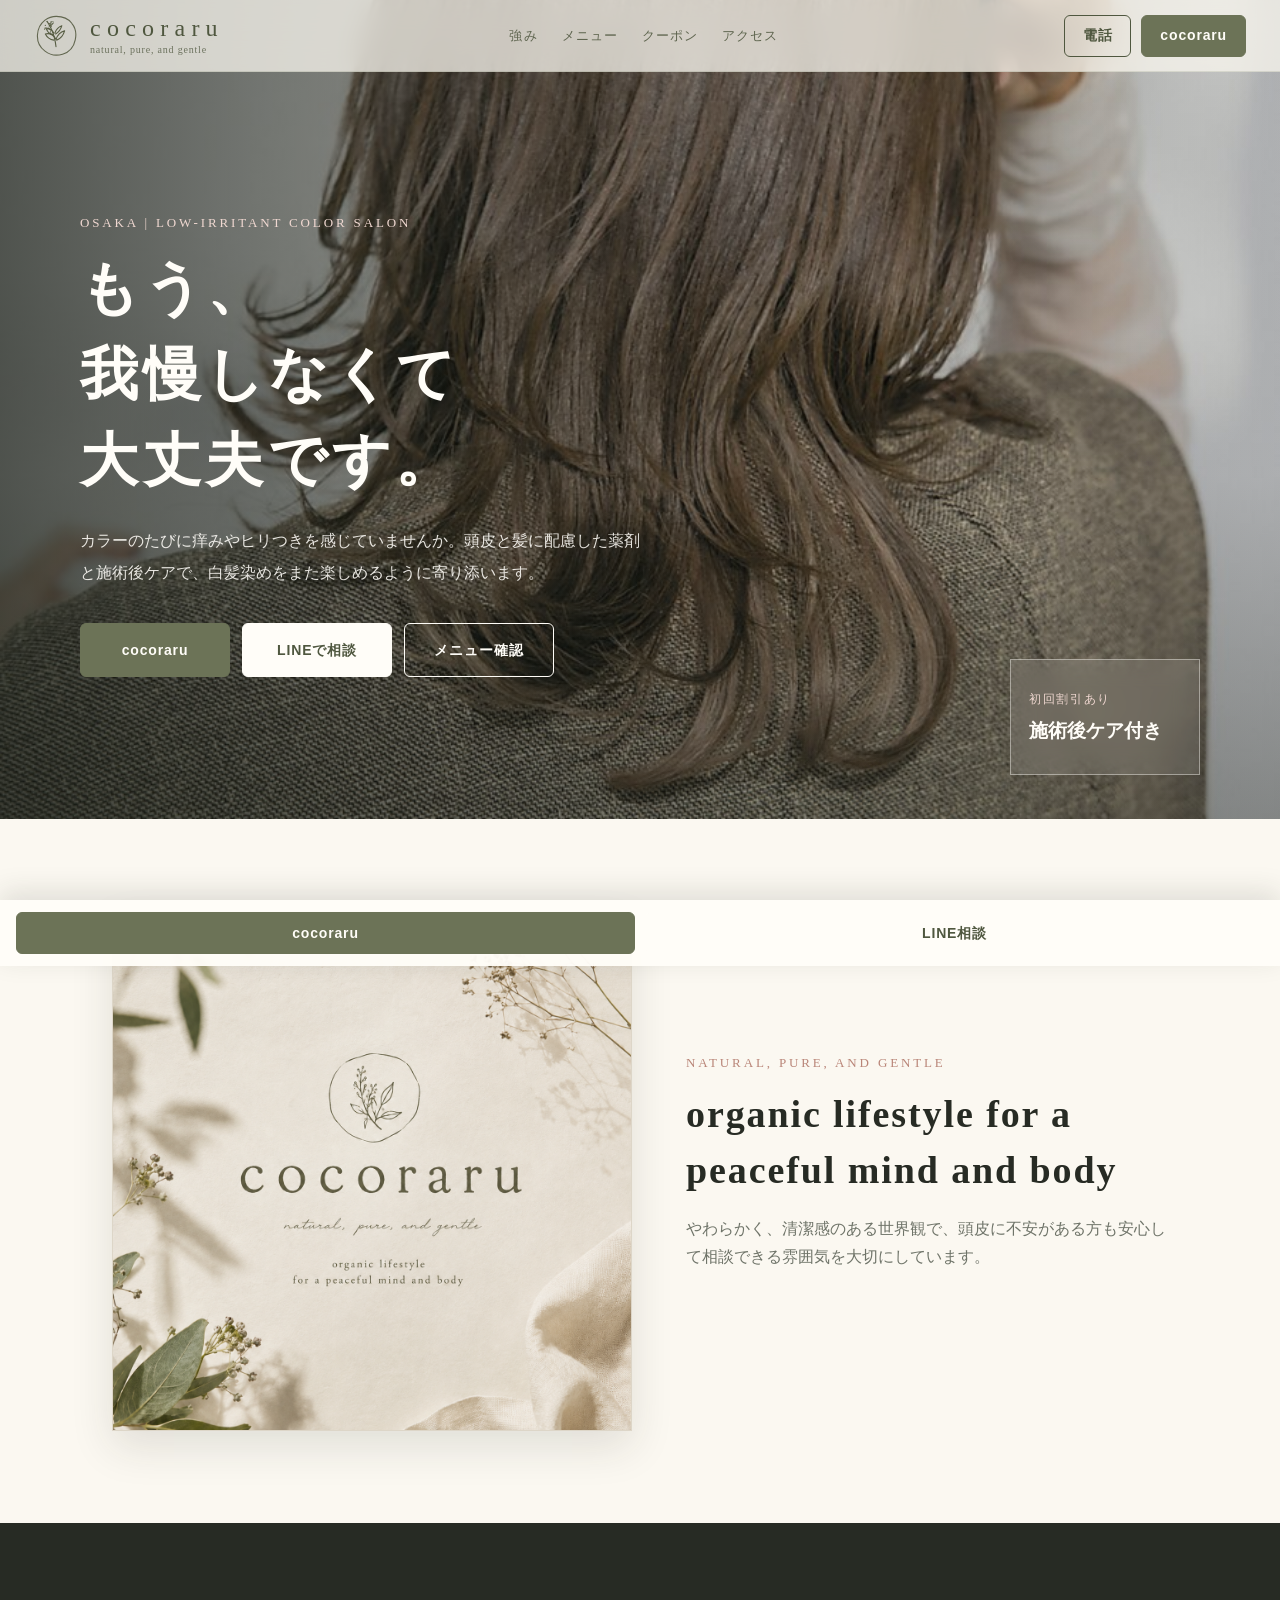
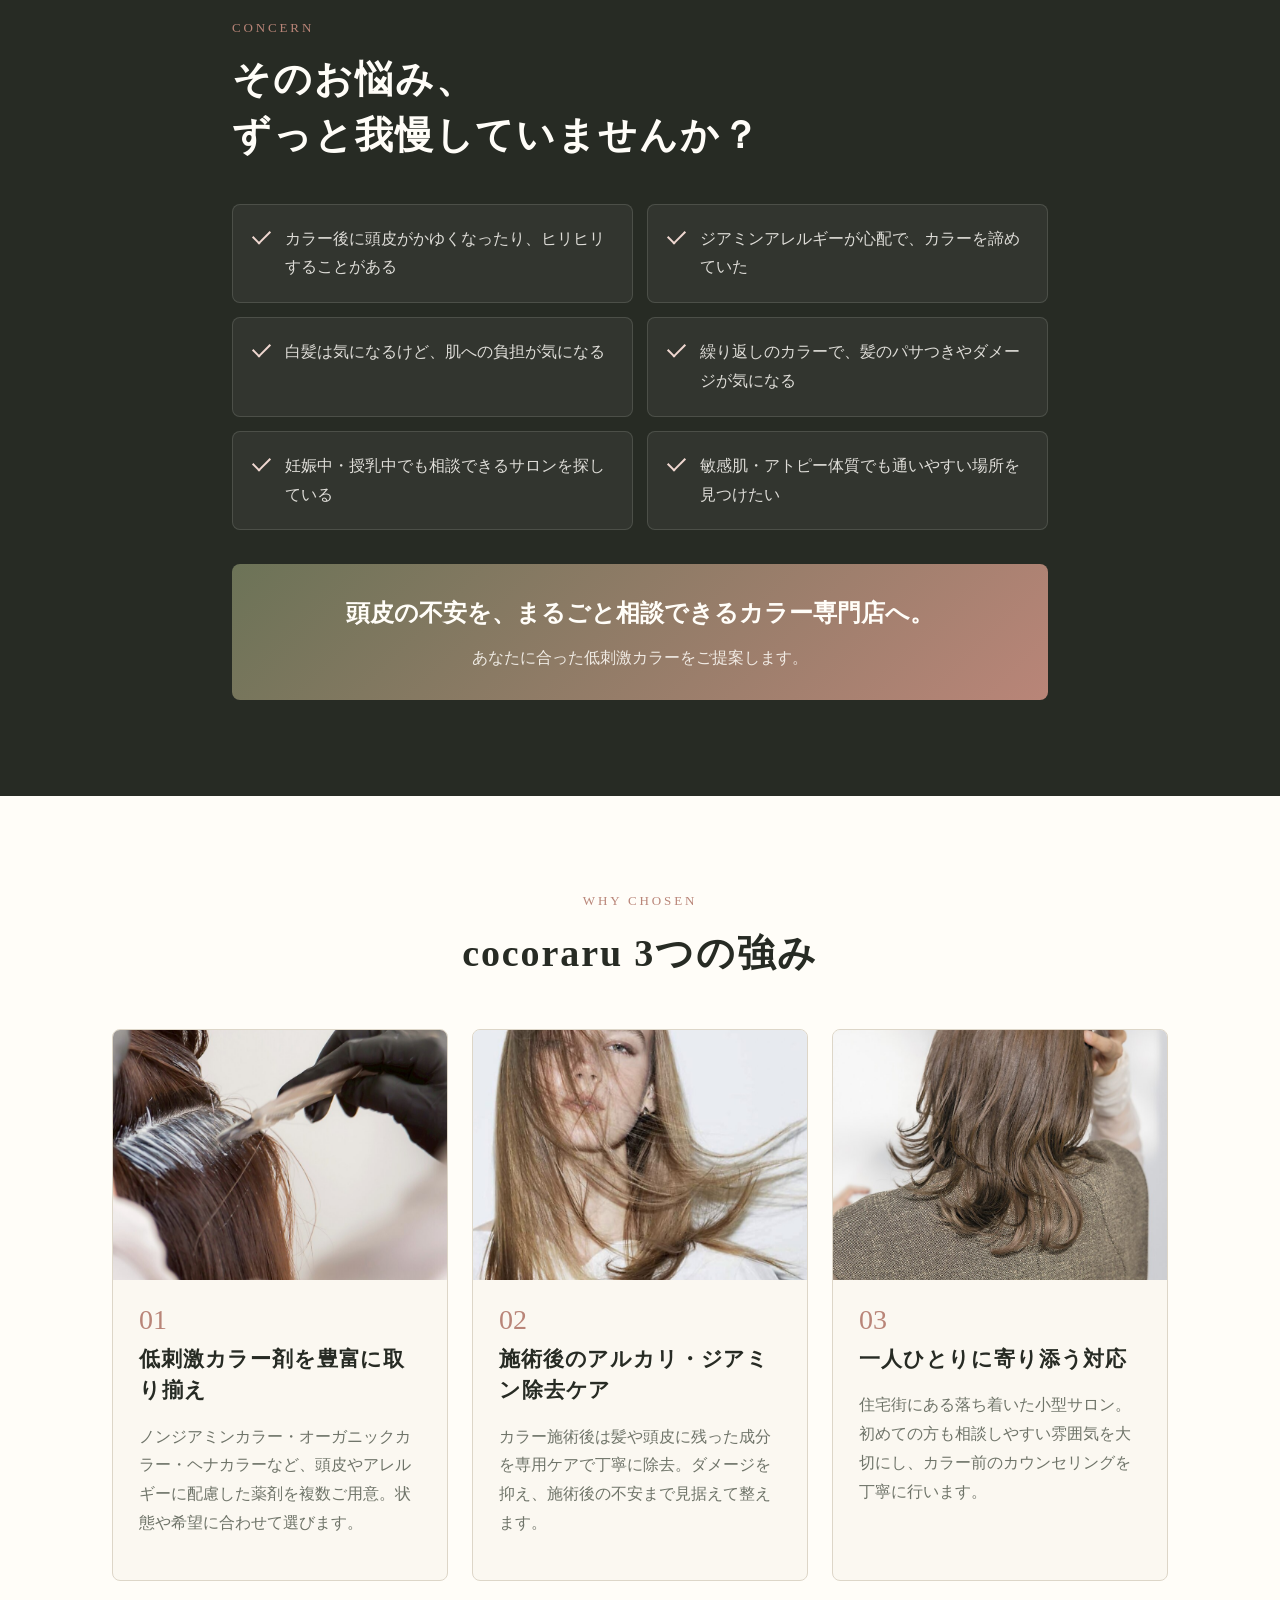
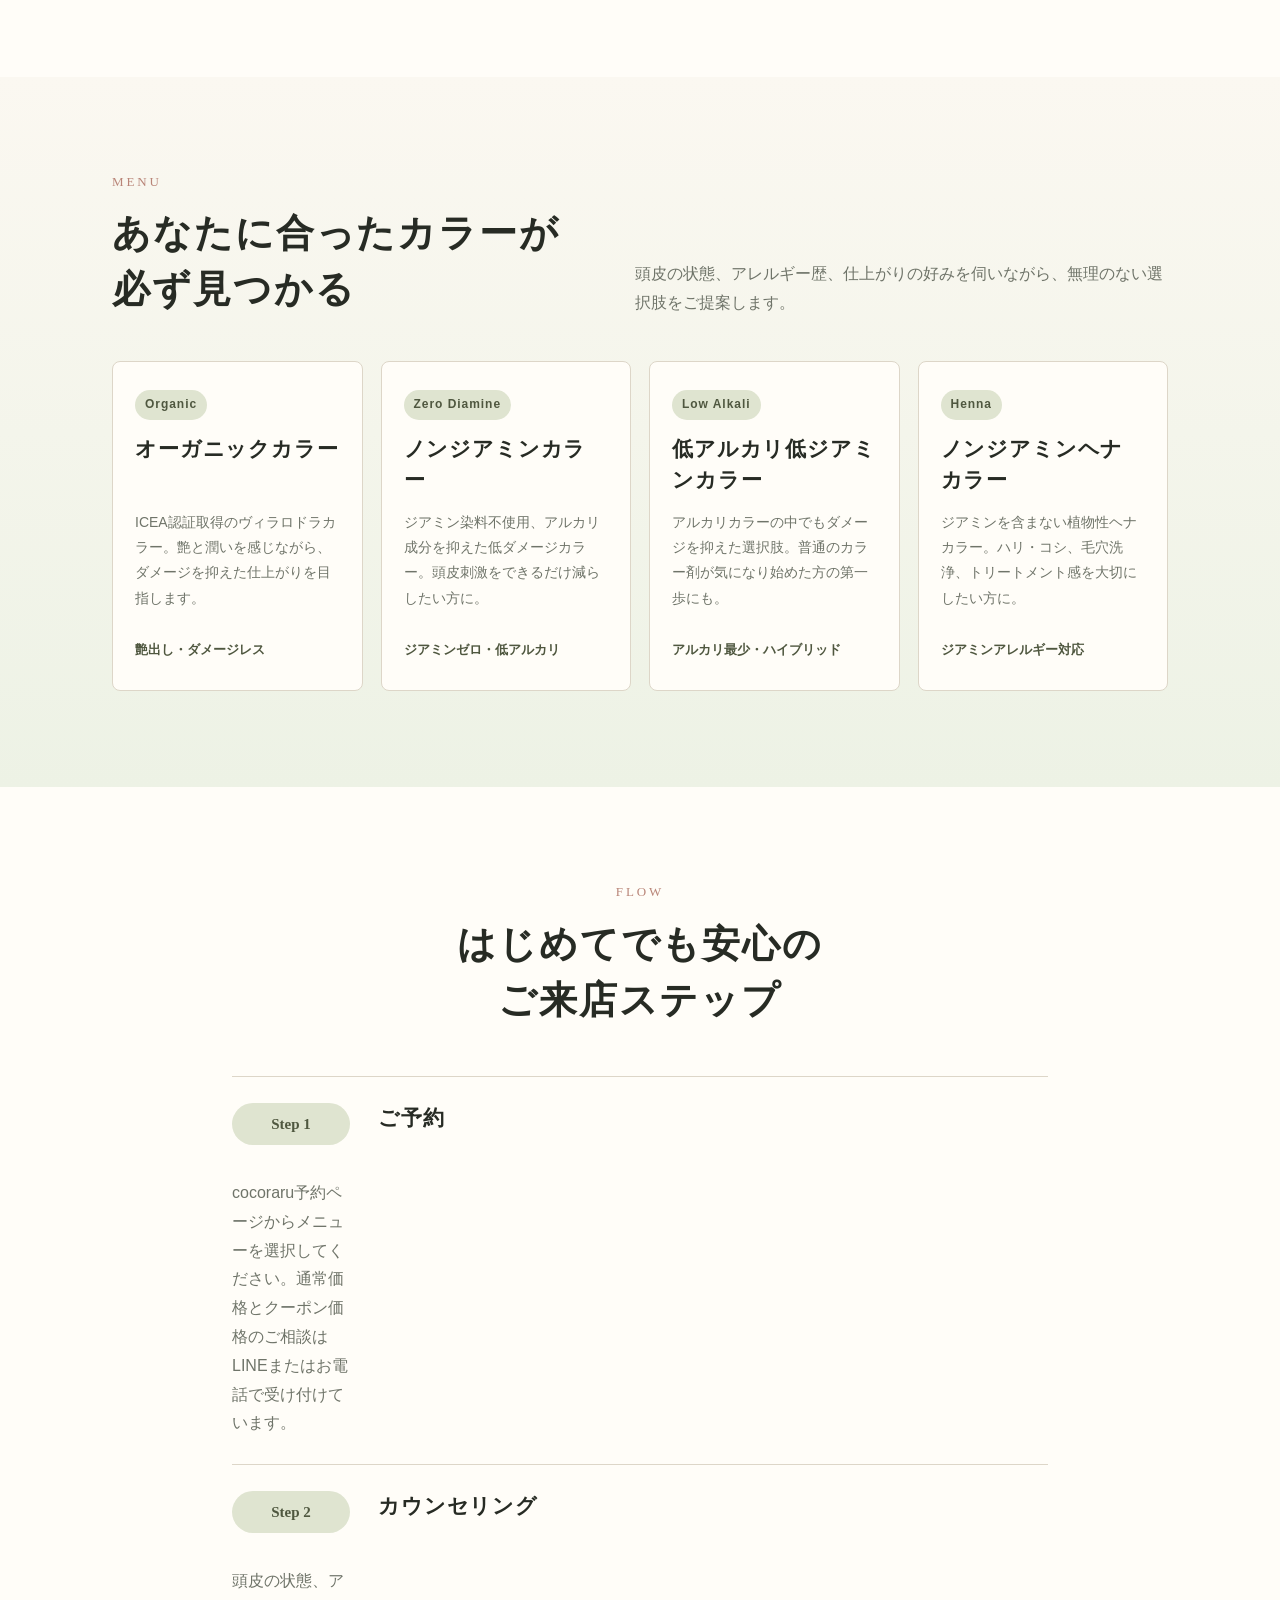
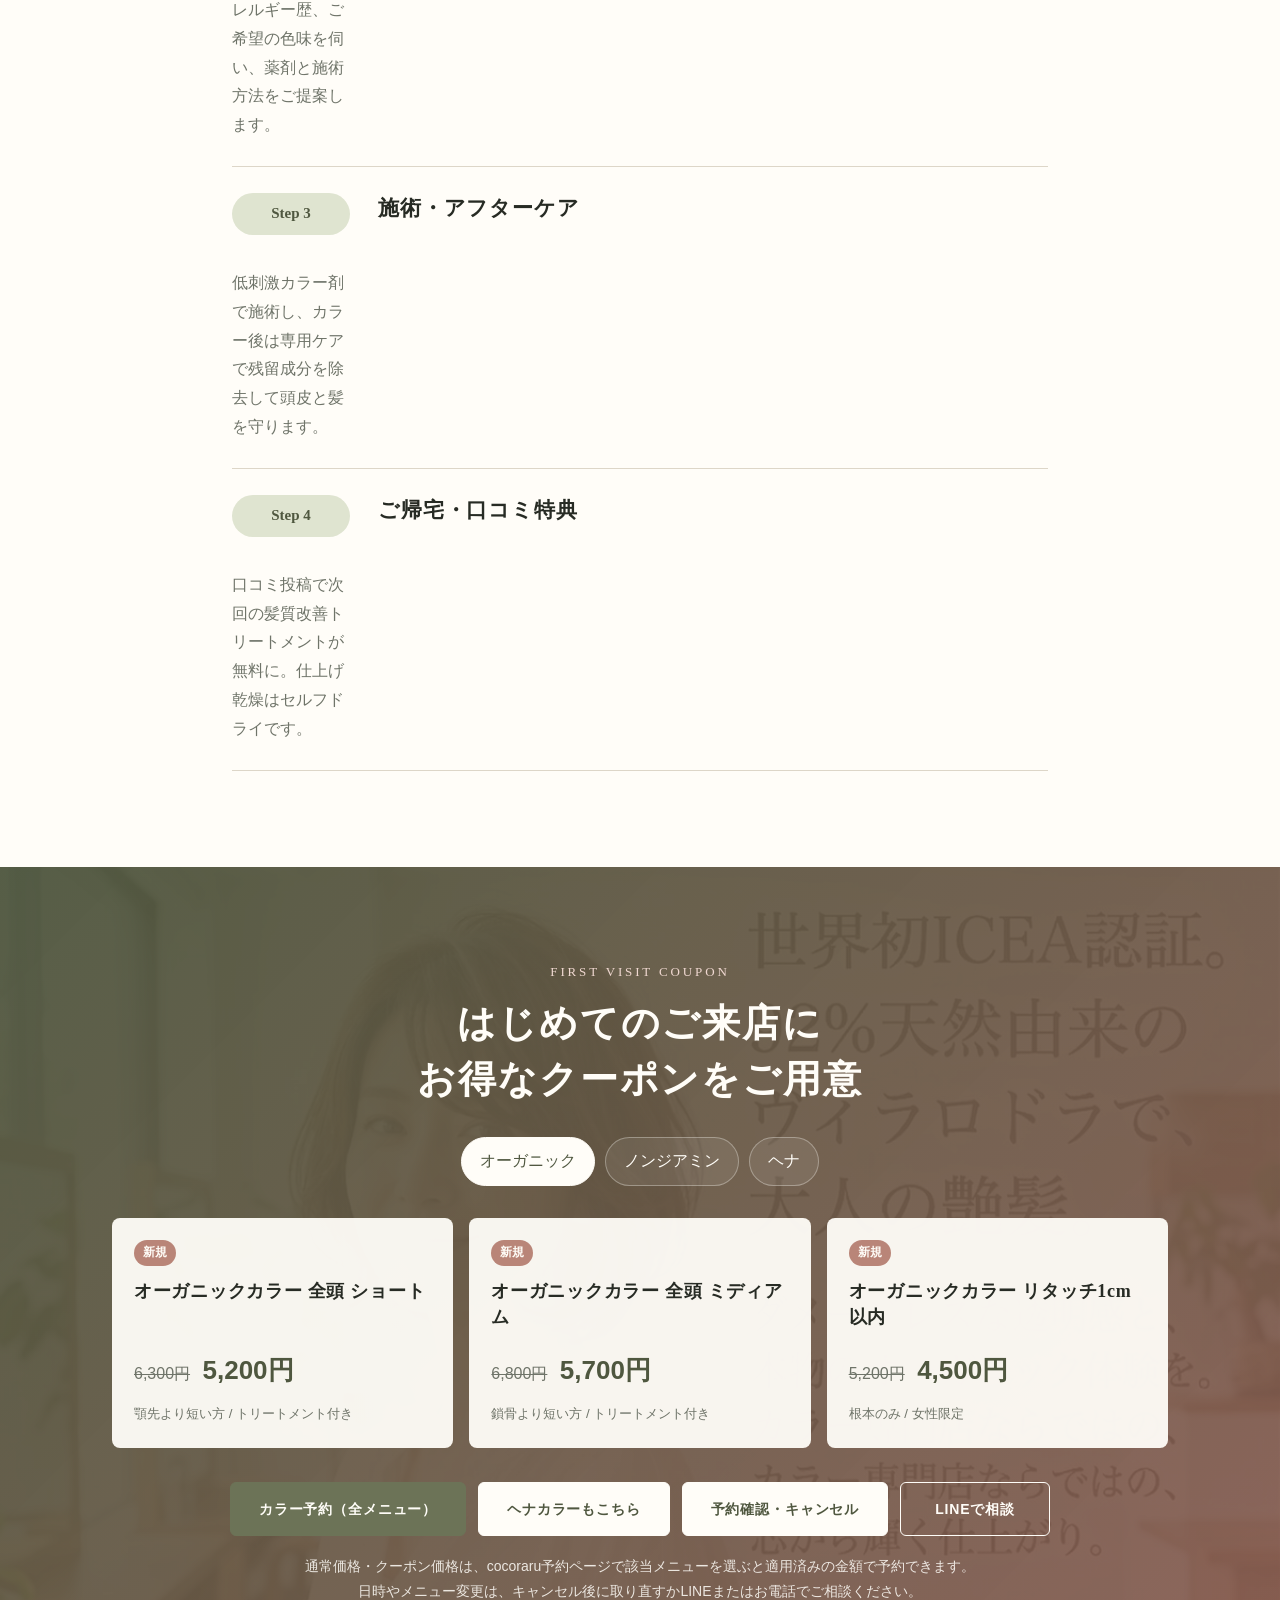
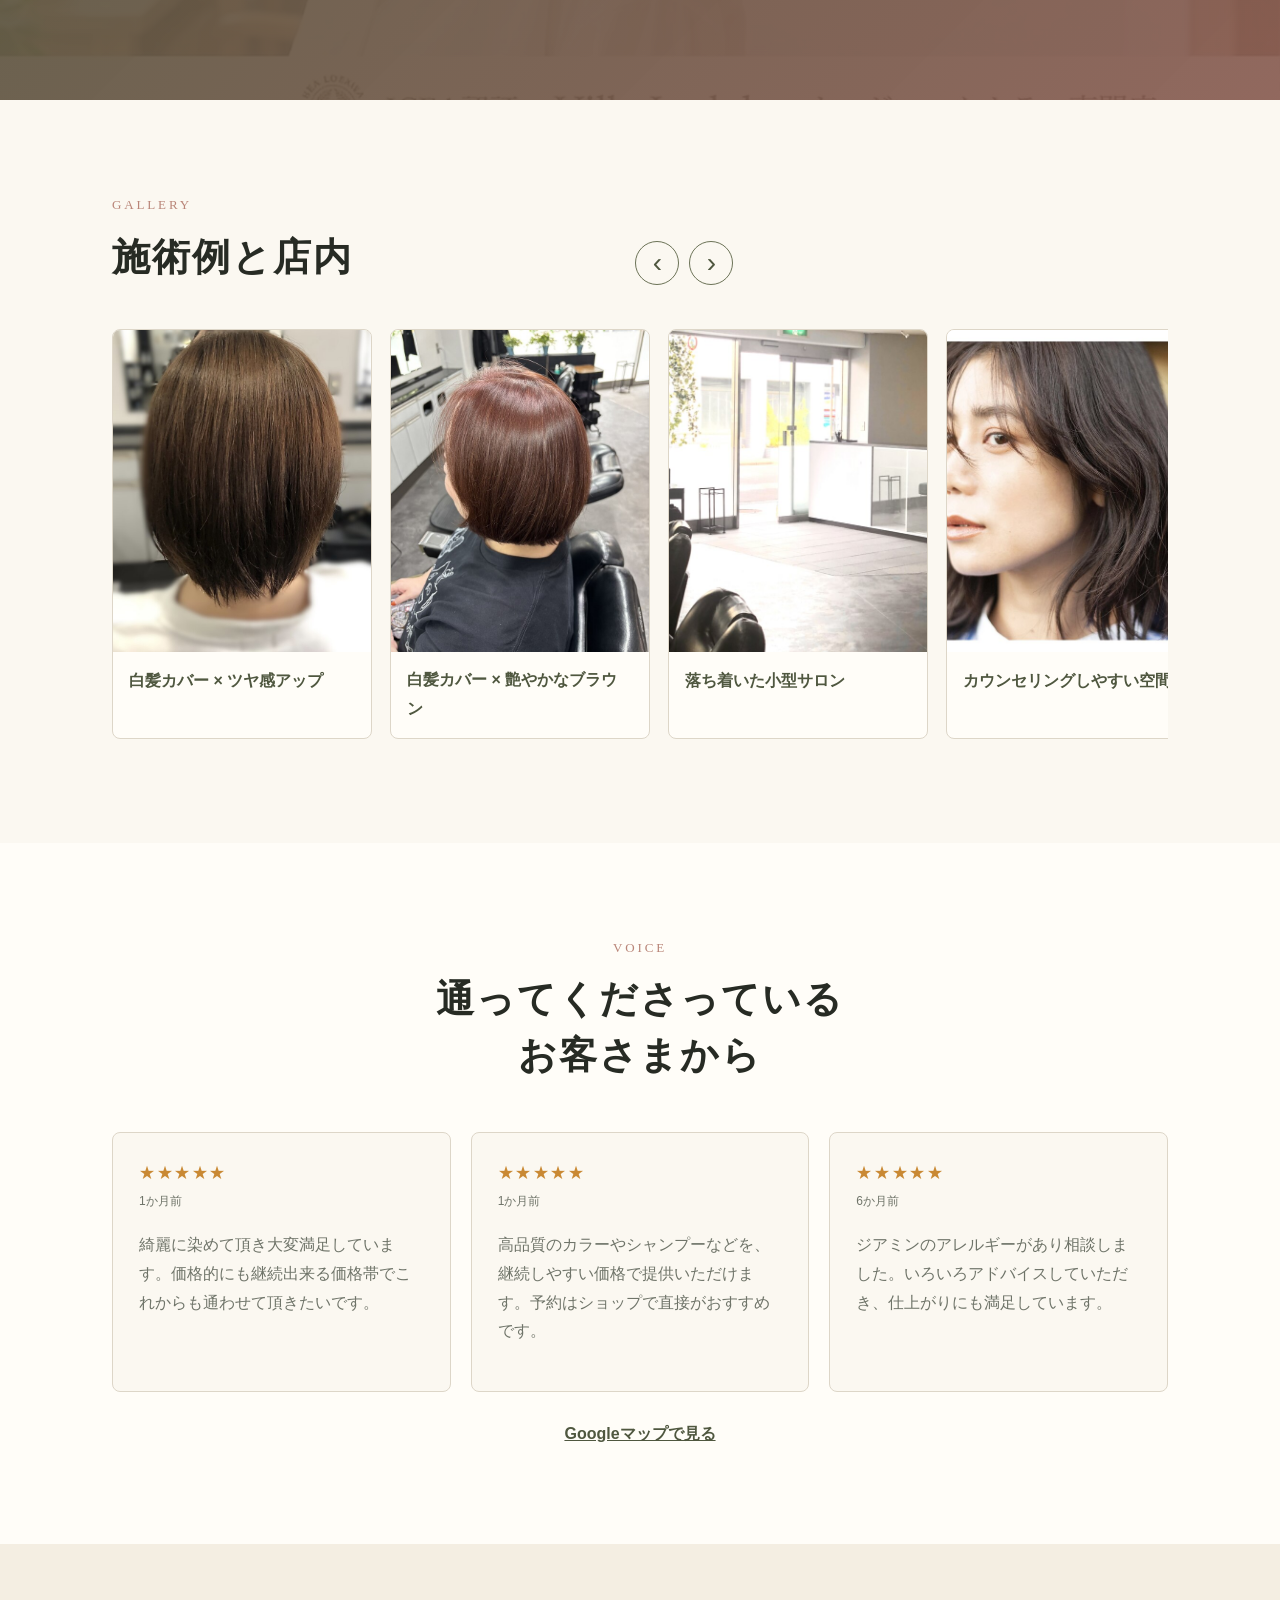
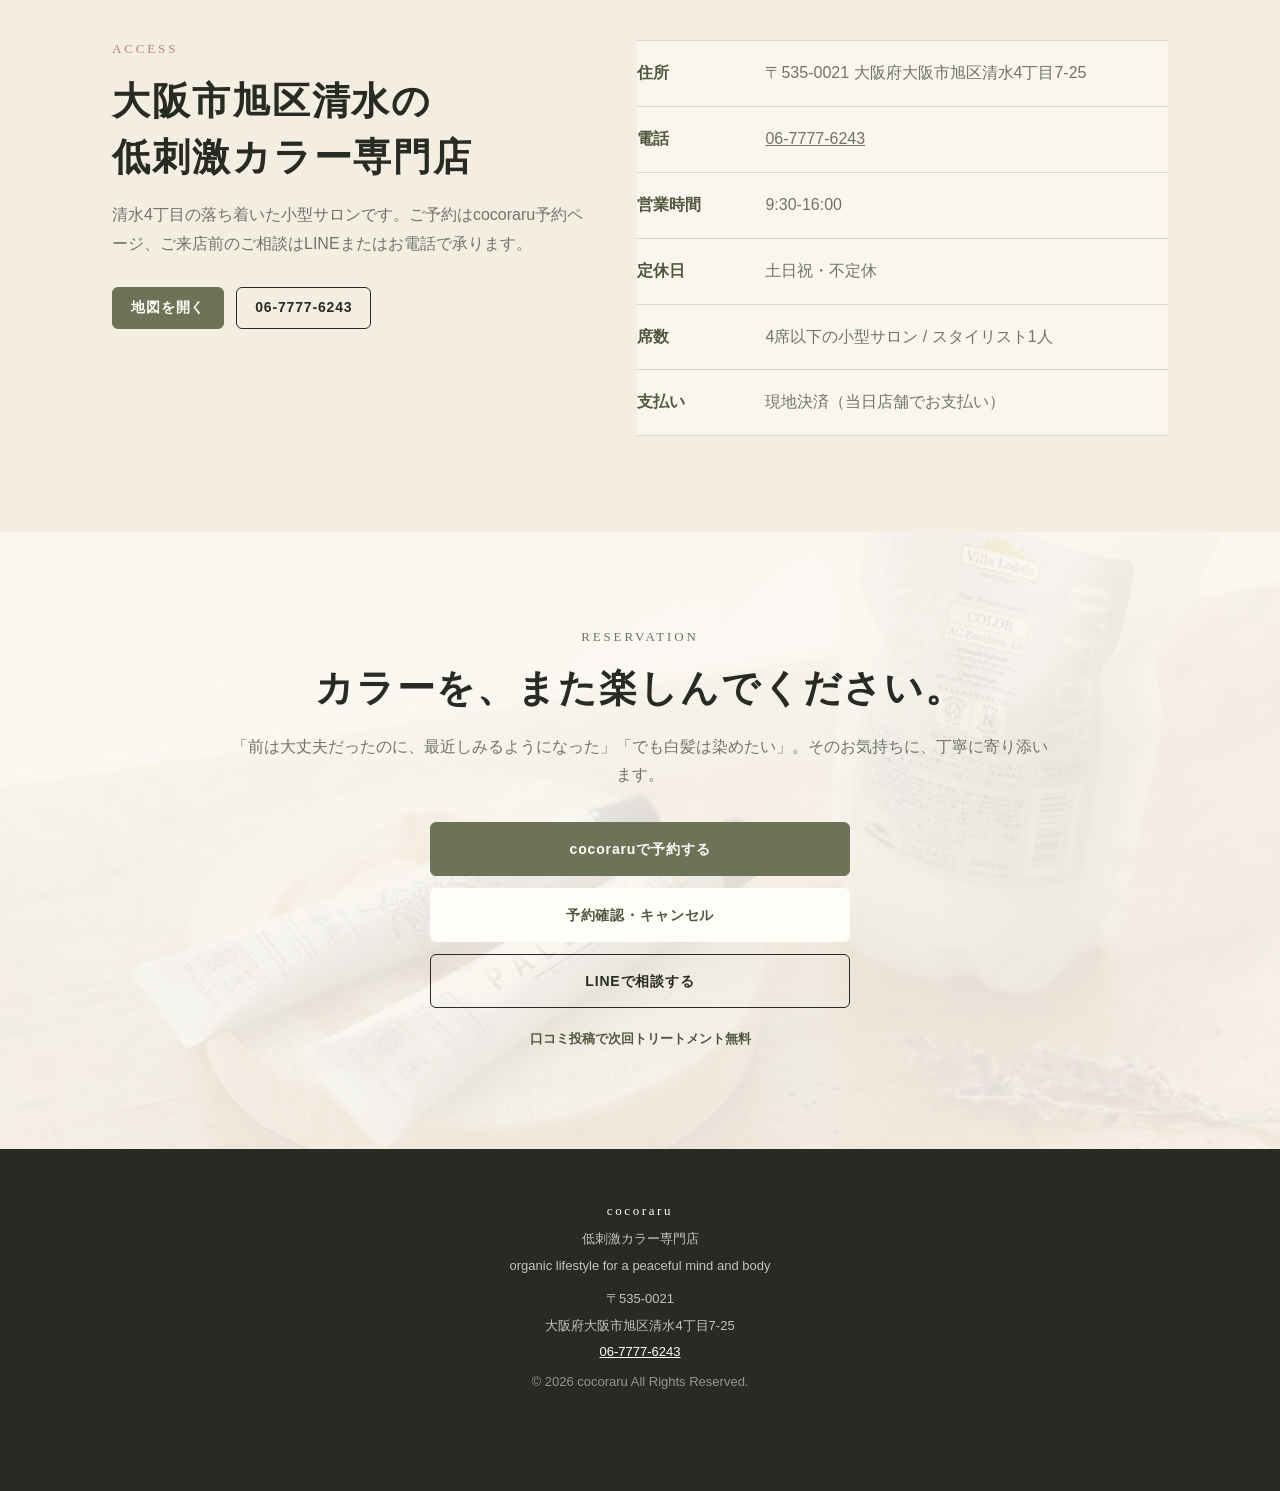
==== index.html @ 288a3616 "Add AirReserve inquiry links" ====
<!doctype html>
<html lang="ja">
<head>
  <meta charset="utf-8">
  <meta name="viewport" content="width=device-width, initial-scale=1">
  <title>cocoraru | 低刺激カラー専門店</title>
  <meta name="description" content="大阪市旭区清水の低刺激カラー専門店。オーガニックカラー、ノンジアミンカラー、ヘナカラーで頭皮と髪に寄り添います。">
  <meta name="theme-color" content="#6c7357">
  <script>
    if (location.protocol === "http:" && /(^|\.)cocoraru\.com$/i.test(location.hostname)) {
      location.replace("https://" + location.host + location.pathname + location.search + location.hash);
    }
  </script>
  <link rel="icon" href="./assets/favicon.svg" type="image/svg+xml">
  <link rel="stylesheet" href="./styles.css">
</head>
<body>
  <header class="site-header" data-header>
    <a class="brand-mark" href="#top" aria-label="cocoraru トップへ">
      <img class="brand-symbol" src="./assets/cocoraru-flower-mark.svg" alt="" aria-hidden="true">
      <span>
        <span class="brand-name">cocoraru</span>
        <span class="brand-sub">natural, pure, and gentle</span>
      </span>
    </a>
    <nav class="header-nav" aria-label="ページ内メニュー">
      <a href="#features">強み</a>
      <a href="#menu">メニュー</a>
      <a href="#coupon">クーポン</a>
      <a href="#access">アクセス</a>
    </nav>
    <div class="header-actions">
      <a class="btn btn-ghost" href="tel:0677776243">電話</a>
      <a class="btn btn-main" href="https://airrsv.net/cocoraru/calendar">cocoraru</a>
    </div>
  </header>

  <main id="top">
    <section class="hero" aria-labelledby="hero-title">
      <div class="hero-media" aria-hidden="true">
        <img src="./assets/feature-private.jpg" alt="">
        <div class="hero-tint"></div>
      </div>
      <div class="hero-content">
        <p class="section-kicker">Osaka | Low-irritant color salon</p>
        <h1 id="hero-title">もう、<br>我慢しなくて<br>大丈夫です。</h1>
        <p class="hero-lead">
          カラーのたびに痒みやヒリつきを感じていませんか。頭皮と髪に配慮した薬剤と施術後ケアで、白髪染めをまた楽しめるように寄り添います。
        </p>
        <div class="hero-cta" aria-label="予約導線">
          <a class="btn btn-main btn-large" href="https://airrsv.net/cocoraru/calendar">cocoraru</a>
          <a class="btn btn-light btn-large" href="https://lin.ee/p39a8zP">LINEで相談</a>
          <a class="btn btn-outline btn-large" href="#coupon">メニュー確認</a>
        </div>
      </div>
      <aside class="hero-note" aria-label="初回案内">
        <span>初回割引あり</span>
        <strong>施術後ケア付き</strong>
      </aside>
    </section>

    <nav class="mobile-quick-nav" aria-label="スマホ用メニュー">
      <a href="#features">強み</a>
      <a href="#menu">メニュー</a>
      <a href="#coupon">料金</a>
      <a href="#access">アクセス</a>
    </nav>

    <section class="logo-section" aria-label="ブランドイメージ">
      <div class="logo-panel">
        <img src="./assets/cocoraru-brand.png" alt="cocoraru natural, pure, and gentle">
      </div>
      <div class="intro-copy">
        <p class="section-kicker">Natural, pure, and gentle</p>
        <h2>organic lifestyle for a peaceful mind and body</h2>
        <p>やわらかく、清潔感のある世界観で、頭皮に不安がある方も安心して相談できる雰囲気を大切にしています。</p>
      </div>
    </section>

    <section class="concern" aria-labelledby="concern-title">
      <div class="section-inner narrow">
        <p class="section-kicker">Concern</p>
        <h2 id="concern-title">そのお悩み、<br>ずっと我慢していませんか？</h2>
        <div class="concern-grid">
          <p>カラー後に頭皮がかゆくなったり、ヒリヒリすることがある</p>
          <p>ジアミンアレルギーが心配で、カラーを諦めていた</p>
          <p>白髪は気になるけど、肌への負担が気になる</p>
          <p>繰り返しのカラーで、髪のパサつきやダメージが気になる</p>
          <p>妊娠中・授乳中でも相談できるサロンを探している</p>
          <p>敏感肌・アトピー体質でも通いやすい場所を見つけたい</p>
        </div>
        <div class="resolve-box">
          <strong>頭皮の不安を、まるごと相談できるカラー専門店へ。</strong>
          <span>あなたに合った低刺激カラーをご提案します。</span>
        </div>
      </div>
    </section>

    <section class="features" id="features" aria-labelledby="features-title">
      <div class="section-inner">
        <div class="section-heading center">
          <p class="section-kicker">Why chosen</p>
          <h2 id="features-title">cocoraru 3つの強み</h2>
        </div>
        <div class="feature-grid">
          <article class="feature-card">
            <img src="./assets/feature-color.jpg" alt="低刺激カラー剤">
            <div>
              <span class="num">01</span>
              <h3>低刺激カラー剤を豊富に取り揃え</h3>
              <p>ノンジアミンカラー・オーガニックカラー・ヘナカラーなど、頭皮やアレルギーに配慮した薬剤を複数ご用意。状態や希望に合わせて選びます。</p>
            </div>
          </article>
          <article class="feature-card">
            <img src="./assets/feature-treatment.jpg" alt="施術後ケア">
            <div>
              <span class="num">02</span>
              <h3>施術後のアルカリ・ジアミン除去ケア</h3>
              <p>カラー施術後は髪や頭皮に残った成分を専用ケアで丁寧に除去。ダメージを抑え、施術後の不安まで見据えて整えます。</p>
            </div>
          </article>
          <article class="feature-card">
            <img src="./assets/feature-private.jpg" alt="少人数サロン">
            <div>
              <span class="num">03</span>
              <h3>一人ひとりに寄り添う対応</h3>
              <p>住宅街にある落ち着いた小型サロン。初めての方も相談しやすい雰囲気を大切にし、カラー前のカウンセリングを丁寧に行います。</p>
            </div>
          </article>
        </div>
      </div>
    </section>

    <section class="menu" id="menu" aria-labelledby="menu-title">
      <div class="section-inner">
        <div class="split-heading">
          <div>
            <p class="section-kicker">Menu</p>
            <h2 id="menu-title">あなたに合ったカラーが<br>必ず見つかる</h2>
          </div>
          <p>頭皮の状態、アレルギー歴、仕上がりの好みを伺いながら、無理のない選択肢をご提案します。</p>
        </div>
        <div class="product-grid">
          <article class="product-card">
            <span class="product-label">Organic</span>
            <h3>オーガニックカラー</h3>
            <p>ICEA認証取得のヴィラロドラカラー。艶と潤いを感じながら、ダメージを抑えた仕上がりを目指します。</p>
            <small>艶出し・ダメージレス</small>
          </article>
          <article class="product-card">
            <span class="product-label">Zero Diamine</span>
            <h3>ノンジアミンカラー</h3>
            <p>ジアミン染料不使用、アルカリ成分を抑えた低ダメージカラー。頭皮刺激をできるだけ減らしたい方に。</p>
            <small>ジアミンゼロ・低アルカリ</small>
          </article>
          <article class="product-card">
            <span class="product-label">Low Alkali</span>
            <h3>低アルカリ低ジアミンカラー</h3>
            <p>アルカリカラーの中でもダメージを抑えた選択肢。普通のカラー剤が気になり始めた方の第一歩にも。</p>
            <small>アルカリ最少・ハイブリッド</small>
          </article>
          <article class="product-card">
            <span class="product-label">Henna</span>
            <h3>ノンジアミンヘナカラー</h3>
            <p>ジアミンを含まない植物性ヘナカラー。ハリ・コシ、毛穴洗浄、トリートメント感を大切にしたい方に。</p>
            <small>ジアミンアレルギー対応</small>
          </article>
        </div>
      </div>
    </section>

    <section class="flow" aria-labelledby="flow-title">
      <div class="section-inner narrow">
        <div class="section-heading center">
          <p class="section-kicker">Flow</p>
          <h2 id="flow-title">はじめてでも安心の<br>ご来店ステップ</h2>
        </div>
        <ol class="flow-list">
          <li>
            <span>Step 1</span>
            <h3>ご予約</h3>
            <p>cocoraru予約ページからメニューを選択してください。通常価格とクーポン価格のご相談はLINEまたはお電話で受け付けています。</p>
          </li>
          <li>
            <span>Step 2</span>
            <h3>カウンセリング</h3>
            <p>頭皮の状態、アレルギー歴、ご希望の色味を伺い、薬剤と施術方法をご提案します。</p>
          </li>
          <li>
            <span>Step 3</span>
            <h3>施術・アフターケア</h3>
            <p>低刺激カラー剤で施術し、カラー後は専用ケアで残留成分を除去して頭皮と髪を守ります。</p>
          </li>
          <li>
            <span>Step 4</span>
            <h3>ご帰宅・口コミ特典</h3>
            <p>口コミ投稿で次回の髪質改善トリートメントが無料に。仕上げ乾燥はセルフドライです。</p>
          </li>
        </ol>
      </div>
    </section>

    <section class="coupon" id="coupon" aria-labelledby="coupon-title">
      <div class="section-inner">
        <div class="section-heading center">
          <p class="section-kicker">First visit coupon</p>
          <h2 id="coupon-title">はじめてのご来店に<br>お得なクーポンをご用意</h2>
        </div>
        <div class="coupon-tabs" role="tablist" aria-label="クーポンカテゴリ">
          <button class="active" type="button" data-filter="organic">オーガニック</button>
          <button type="button" data-filter="diamine">ノンジアミン</button>
          <button type="button" data-filter="henna">ヘナ</button>
        </div>
        <div class="coupon-grid" data-coupon-list>
          <article class="coupon-card" data-category="organic">
            <span>新規</span>
            <h3>オーガニックカラー 全頭 ショート</h3>
            <p><del>6,300円</del> <strong>5,200円</strong></p>
            <small>顎先より短い方 / トリートメント付き</small>
          </article>
          <article class="coupon-card" data-category="organic">
            <span>新規</span>
            <h3>オーガニックカラー 全頭 ミディアム</h3>
            <p><del>6,800円</del> <strong>5,700円</strong></p>
            <small>鎖骨より短い方 / トリートメント付き</small>
          </article>
          <article class="coupon-card" data-category="organic">
            <span>新規</span>
            <h3>オーガニックカラー リタッチ1cm以内</h3>
            <p><del>5,200円</del> <strong>4,500円</strong></p>
            <small>根本のみ / 女性限定</small>
          </article>
          <article class="coupon-card" data-category="diamine">
            <span>新規</span>
            <h3>ヘルバカラー 全頭 ショート</h3>
            <p><del>7,500円</del> <strong>6,400円</strong></p>
            <small>顎先より短い方 / ヘルバカラー</small>
          </article>
          <article class="coupon-card" data-category="diamine">
            <span>新規</span>
            <h3>ヘルバカラー 全頭 ミディアム</h3>
            <p><del>8,100円</del> <strong>7,000円</strong></p>
            <small>鎖骨より短い方 / 艶やかな仕上がり</small>
          </article>
          <article class="coupon-card" data-category="diamine">
            <span>新規</span>
            <h3>ヘルバカラー リタッチ1cm以内</h3>
            <p><del>5,800円</del> <strong>4,800円</strong></p>
            <small>根本のみ / 女性限定</small>
          </article>
          <article class="coupon-card" data-category="henna">
            <span>新規</span>
            <h3>ヘナカラー 全頭 ショート</h3>
            <p><del>7,500円</del> <strong>6,400円</strong></p>
            <small>顎先より短い方 / ノンジアミン</small>
          </article>
          <article class="coupon-card" data-category="henna">
            <span>新規</span>
            <h3>ヘナカラー 全頭 ミディアム</h3>
            <p><del>8,100円</del> <strong>7,000円</strong></p>
            <small>鎖骨より短い方 / 植物性カラー</small>
          </article>
          <article class="coupon-card" data-category="henna">
            <span>新規</span>
            <h3>ヘナカラー リタッチ1cm以内</h3>
            <p><del>5,800円</del> <strong>4,800円</strong></p>
            <small>根本のみ / ジアミンアレルギー対応</small>
          </article>
        </div>
        <div class="coupon-cta">
          <a class="btn btn-main btn-large" href="https://airrsv.net/cocoraru/calendar">カラー予約（全メニュー）</a>
          <a class="btn btn-light btn-large" href="https://airrsv.net/cocoraru/calendar">ヘナカラーもこちら</a>
          <a class="btn btn-light btn-large" href="https://airrsv.net/cocoraru/inquiry/oneShot/">予約確認・キャンセル</a>
          <a class="btn btn-outline btn-large" href="https://lin.ee/p39a8zP">LINEで相談</a>
        </div>
        <p class="coupon-note">通常価格・クーポン価格は、cocoraru予約ページで該当メニューを選ぶと適用済みの金額で予約できます。日時やメニュー変更は、キャンセル後に取り直すかLINEまたはお電話でご相談ください。</p>
      </div>
    </section>

    <section class="gallery" aria-labelledby="gallery-title">
      <div class="section-inner">
        <div class="split-heading">
          <div>
            <p class="section-kicker">Gallery</p>
            <h2 id="gallery-title">施術例と店内</h2>
          </div>
          <div class="gallery-controls" aria-label="ギャラリー操作">
            <button type="button" data-gallery-prev aria-label="前へ">‹</button>
            <button type="button" data-gallery-next aria-label="次へ">›</button>
          </div>
        </div>
        <div class="gallery-track" data-gallery>
          <figure>
            <img src="./assets/style-1.jpg" alt="オーガニックカラー施術例">
            <figcaption>白髪カバー × ツヤ感アップ</figcaption>
          </figure>
          <figure>
            <img src="./assets/style-2.jpg" alt="オーガニックカラー施術例">
            <figcaption>白髪カバー × 艶やかなブラウン</figcaption>
          </figure>
          <figure>
            <img src="./assets/interior-1.jpg" alt="店内の雰囲気">
            <figcaption>落ち着いた小型サロン</figcaption>
          </figure>
          <figure>
            <img src="./assets/interior-2.jpg" alt="カラー専門店の店内">
            <figcaption>カウンセリングしやすい空間</figcaption>
          </figure>
          <figure>
            <img src="./assets/interior-3.jpg" alt="カラー施術スペース">
            <figcaption>低刺激カラー専門店</figcaption>
          </figure>
        </div>
      </div>
    </section>

    <section class="voice" aria-labelledby="voice-title">
      <div class="section-inner">
        <div class="section-heading center">
          <p class="section-kicker">Voice</p>
          <h2 id="voice-title">通ってくださっている<br>お客さまから</h2>
        </div>
        <div class="voice-grid">
          <article class="voice-card">
            <span class="stars" aria-label="星5">★★★★★</span>
            <time>1か月前</time>
            <p>綺麗に染めて頂き大変満足しています。価格的にも継続出来る価格帯でこれからも通わせて頂きたいです。</p>
          </article>
          <article class="voice-card">
            <span class="stars" aria-label="星5">★★★★★</span>
            <time>1か月前</time>
            <p>高品質のカラーやシャンプーなどを、継続しやすい価格で提供いただけます。予約はショップで直接がおすすめです。</p>
          </article>
          <article class="voice-card">
            <span class="stars" aria-label="星5">★★★★★</span>
            <time>6か月前</time>
            <p>ジアミンのアレルギーがあり相談しました。いろいろアドバイスしていただき、仕上がりにも満足しています。</p>
          </article>
        </div>
        <div class="center-link">
          <a href="https://www.google.com/maps/search/?api=1&query=%E3%80%92535-0021%20%E5%A4%A7%E9%98%AA%E5%BA%9C%E5%A4%A7%E9%98%AA%E5%B8%82%E6%97%AD%E5%8C%BA%E6%B8%85%E6%B0%B4%EF%BC%94%E4%B8%81%E7%9B%AE%EF%BC%97%E2%88%92%EF%BC%92%EF%BC%95">Googleマップで見る</a>
        </div>
      </div>
    </section>

    <section class="access" id="access" aria-labelledby="access-title">
      <div class="section-inner access-grid">
        <div>
          <p class="section-kicker">Access</p>
          <h2 id="access-title">大阪市旭区清水の<br>低刺激カラー専門店</h2>
          <p class="access-lead">清水4丁目の落ち着いた小型サロンです。ご予約はcocoraru予約ページ、ご来店前のご相談はLINEまたはお電話で承ります。</p>
          <div class="access-links">
            <a class="btn btn-main" href="https://www.google.com/maps/search/?api=1&query=%E3%80%92535-0021%20%E5%A4%A7%E9%98%AA%E5%BA%9C%E5%A4%A7%E9%98%AA%E5%B8%82%E6%97%AD%E5%8C%BA%E6%B8%85%E6%B0%B4%EF%BC%94%E4%B8%81%E7%9B%AE%EF%BC%97%E2%88%92%EF%BC%92%EF%BC%95">地図を開く</a>
            <a class="btn btn-outline" href="tel:0677776243">06-7777-6243</a>
          </div>
        </div>
        <dl class="shop-data">
          <div>
            <dt>住所</dt>
            <dd>〒535-0021 大阪府大阪市旭区清水4丁目7-25</dd>
          </div>
          <div>
            <dt>電話</dt>
            <dd><a href="tel:0677776243">06-7777-6243</a></dd>
          </div>
          <div>
            <dt>営業時間</dt>
            <dd>9:30-16:00</dd>
          </div>
          <div>
            <dt>定休日</dt>
            <dd>土日祝・不定休</dd>
          </div>
          <div>
            <dt>席数</dt>
            <dd>4席以下の小型サロン / スタイリスト1人</dd>
          </div>
          <div>
            <dt>支払い</dt>
            <dd>現地決済（当日店舗でお支払い）</dd>
          </div>
        </dl>
      </div>
    </section>

    <section class="cta-final" aria-labelledby="cta-title">
      <div class="section-inner narrow center">
        <p class="section-kicker">Reservation</p>
        <h2 id="cta-title">カラーを、また楽しんでください。</h2>
        <p>「前は大丈夫だったのに、最近しみるようになった」「でも白髪は染めたい」。そのお気持ちに、丁寧に寄り添います。</p>
        <div class="final-actions">
          <a class="btn btn-main btn-large" href="https://airrsv.net/cocoraru/calendar">cocoraruで予約する</a>
          <a class="btn btn-light btn-large" href="https://airrsv.net/cocoraru/inquiry/oneShot/">予約確認・キャンセル</a>
          <a class="btn btn-outline btn-large" href="https://lin.ee/p39a8zP">LINEで相談する</a>
        </div>
        <small>口コミ投稿で次回トリートメント無料</small>
      </div>
    </section>
  </main>

  <footer class="site-footer">
    <p class="footer-brand">cocoraru</p>
    <p class="footer-tagline">
      <span>低刺激カラー専門店</span>
      <span>organic lifestyle for a peaceful mind and body</span>
    </p>
    <address class="footer-address">
      <span>〒535-0021</span>
      <span>大阪府大阪市旭区清水4丁目7-25</span>
      <a href="tel:0677776243">06-7777-6243</a>
    </address>
    <p class="copyright">© 2026 cocoraru All Rights Reserved.</p>
  </footer>

  <div class="sticky-cta" data-sticky-cta aria-label="固定予約導線">
    <a class="btn btn-main" href="https://airrsv.net/cocoraru/calendar">cocoraru</a>
    <a class="btn btn-light" href="https://lin.ee/p39a8zP">LINE相談</a>
  </div>

  <script src="./app.js"></script>
</body>
</html>
---- styles.css ----
:root {
  --paper: #fbf8f1;
  --paper-2: #f4eee2;
  --sage: #6c7357;
  --sage-dark: #4f573f;
  --sage-soft: #dfe4d0;
  --rose: #b98578;
  --rose-soft: #f0d8d1;
  --ink: #272b24;
  --muted: #6f7469;
  --line: #ddd6c8;
  --white: #fffdf8;
  --shadow: 0 16px 40px rgba(39, 43, 36, 0.12);
  --header-height: 72px;
}

* {
  box-sizing: border-box;
}

html {
  scroll-behavior: smooth;
  scroll-padding-top: var(--header-height);
}

body {
  margin: 0;
  color: var(--ink);
  background: var(--paper);
  font-family: "Yu Gothic", "Hiragino Sans", "Meiryo", sans-serif;
  line-height: 1.8;
  overflow-x: hidden;
}

body::selection {
  background: var(--sage-soft);
}

img {
  display: block;
  max-width: 100%;
}

a {
  color: inherit;
}

button,
input,
textarea {
  font: inherit;
}

.site-header {
  position: fixed;
  top: 0;
  left: 0;
  right: 0;
  z-index: 50;
  height: var(--header-height);
  display: grid;
  grid-template-columns: auto 1fr auto;
  align-items: center;
  gap: 28px;
  padding: 0 34px;
  color: var(--sage-dark);
  background: rgba(251, 248, 241, 0.74);
  border-bottom: 1px solid rgba(108, 115, 87, 0.16);
  backdrop-filter: blur(14px);
  transition: background 0.25s ease, color 0.25s ease, box-shadow 0.25s ease;
}

.site-header.is-scrolled {
  color: var(--ink);
  background: rgba(251, 248, 241, 0.94);
  box-shadow: 0 6px 24px rgba(39, 43, 36, 0.08);
}

.brand-mark {
  display: inline-flex;
  align-items: center;
  gap: 12px;
  text-decoration: none;
  min-width: 0;
}

.brand-symbol {
  width: 44px;
  height: 44px;
  object-fit: contain;
  flex: 0 0 auto;
}

.brand-name {
  display: block;
  font-family: "Times New Roman", "Yu Mincho", "Hiragino Mincho ProN", serif;
  font-size: 24px;
  line-height: 1.1;
  letter-spacing: 0.26em;
  font-weight: 500;
}

.brand-sub {
  display: block;
  margin-top: 3px;
  font-family: "Segoe Script", "Bradley Hand ITC", cursive;
  font-size: 10px;
  line-height: 1.2;
  letter-spacing: 0.08em;
  opacity: 0.78;
  white-space: nowrap;
}

.header-nav {
  display: flex;
  justify-content: center;
  gap: 24px;
  font-size: 13px;
  letter-spacing: 0.08em;
}

.header-nav a {
  text-decoration: none;
  opacity: 0.88;
}

.header-nav a:hover {
  opacity: 1;
}

.header-actions {
  display: flex;
  align-items: center;
  gap: 10px;
}

.btn {
  display: inline-flex;
  align-items: center;
  justify-content: center;
  min-height: 42px;
  padding: 10px 18px;
  border: 1px solid transparent;
  border-radius: 6px;
  text-decoration: none;
  font-size: 14px;
  font-weight: 700;
  letter-spacing: 0.06em;
  line-height: 1.3;
  cursor: pointer;
  transition: transform 0.2s ease, box-shadow 0.2s ease, background 0.2s ease, color 0.2s ease, border-color 0.2s ease;
}

.btn:hover {
  transform: translateY(-2px);
  box-shadow: 0 10px 24px rgba(39, 43, 36, 0.13);
}

.btn-main {
  background: var(--sage);
  color: var(--white);
  border-color: var(--sage);
}

.btn-main:hover {
  background: var(--sage-dark);
  border-color: var(--sage-dark);
}

.btn-light {
  background: var(--white);
  color: var(--sage-dark);
  border-color: var(--white);
}

.btn-outline,
.btn-ghost {
  background: transparent;
  border-color: currentColor;
}

.btn-ghost {
  color: inherit;
}

.btn-large {
  min-height: 54px;
  padding: 14px 28px;
  min-width: 150px;
}

.hero {
  min-height: 91svh;
  position: relative;
  display: flex;
  align-items: center;
  overflow: hidden;
  color: var(--white);
  isolation: isolate;
}

.hero-media {
  position: absolute;
  inset: 0;
  z-index: -2;
}

.hero-media img {
  width: 100%;
  height: 100%;
  object-fit: cover;
}

.hero-tint {
  position: absolute;
  inset: 0;
  background:
    linear-gradient(90deg, rgba(23, 28, 21, 0.74), rgba(23, 28, 21, 0.35) 50%, rgba(23, 28, 21, 0.18)),
    linear-gradient(0deg, rgba(39, 43, 36, 0.3), rgba(39, 43, 36, 0.02) 42%);
}

.hero-content {
  width: min(680px, calc(100% - 48px));
  margin-left: max(32px, calc((100vw - 1120px) / 2));
  padding-top: var(--header-height);
}

.section-kicker {
  margin: 0 0 14px;
  color: var(--rose);
  font-family: "Yu Mincho", "Hiragino Mincho ProN", serif;
  font-size: 13px;
  letter-spacing: 0.22em;
  text-transform: uppercase;
  line-height: 1.4;
}

.hero .section-kicker {
  color: var(--rose-soft);
}

h1,
h2,
h3 {
  margin: 0;
  font-family: "Yu Mincho", "Hiragino Mincho ProN", serif;
  font-weight: 600;
  line-height: 1.48;
}

h1 {
  font-size: 58px;
  letter-spacing: 0.08em;
}

h2 {
  font-size: 38px;
  letter-spacing: 0.05em;
}

h3 {
  font-size: 21px;
  letter-spacing: 0.04em;
}

.hero-lead {
  max-width: 560px;
  margin: 22px 0 34px;
  color: rgba(255, 253, 248, 0.88);
  font-size: 16px;
  line-height: 2;
}

.hero-cta {
  display: flex;
  flex-wrap: wrap;
  gap: 12px;
}

.hero-note {
  position: absolute;
  right: max(24px, calc((100vw - 1120px) / 2));
  bottom: 44px;
  width: 190px;
  min-height: 116px;
  display: grid;
  align-content: center;
  gap: 6px;
  padding: 18px;
  border: 1px solid rgba(255, 253, 248, 0.42);
  background: rgba(255, 253, 248, 0.1);
  backdrop-filter: blur(12px);
}

.hero-note span {
  font-size: 12px;
  letter-spacing: 0.14em;
  color: var(--rose-soft);
}

.hero-note strong {
  font-family: "Yu Mincho", "Hiragino Mincho ProN", serif;
  font-size: 19px;
  line-height: 1.5;
}

.mobile-quick-nav {
  display: none;
}

.logo-section {
  display: grid;
  grid-template-columns: minmax(280px, 520px) minmax(280px, 1fr);
  gap: 54px;
  align-items: center;
  max-width: 1120px;
  margin: 0 auto;
  padding: 92px 32px;
}

.logo-panel {
  overflow: hidden;
  border: 1px solid var(--line);
  box-shadow: var(--shadow);
}

.logo-panel img {
  width: 100%;
  aspect-ratio: 1 / 1;
  object-fit: cover;
}

.intro-copy p:not(.section-kicker) {
  max-width: 560px;
  color: var(--muted);
}

.section-inner {
  max-width: 1120px;
  margin: 0 auto;
  padding: 96px 32px;
}

.section-inner.narrow {
  max-width: 880px;
}

.section-heading {
  margin-bottom: 48px;
}

.center {
  text-align: center;
}

.split-heading {
  display: grid;
  grid-template-columns: minmax(280px, 0.9fr) minmax(280px, 1fr);
  gap: 44px;
  align-items: end;
  margin-bottom: 44px;
}

.split-heading > p {
  margin: 0;
  color: var(--muted);
}

.concern {
  color: var(--white);
  background: var(--ink);
}

.concern h2 {
  color: var(--white);
}

.concern-grid {
  display: grid;
  grid-template-columns: repeat(2, minmax(0, 1fr));
  gap: 14px;
  margin-top: 40px;
}

.concern-grid p {
  min-height: 86px;
  margin: 0;
  padding: 20px 22px 20px 52px;
  border: 1px solid rgba(255, 253, 248, 0.13);
  border-radius: 8px;
  background: rgba(255, 253, 248, 0.05);
  color: rgba(255, 253, 248, 0.84);
  position: relative;
}

.concern-grid p::before {
  content: "";
  position: absolute;
  left: 20px;
  top: 25px;
  width: 15px;
  height: 8px;
  border-left: 2px solid var(--rose-soft);
  border-bottom: 2px solid var(--rose-soft);
  transform: rotate(-45deg);
}

.resolve-box {
  margin-top: 34px;
  padding: 28px;
  border-radius: 8px;
  background: linear-gradient(135deg, var(--sage), var(--rose));
  text-align: center;
}

.resolve-box strong,
.resolve-box span {
  display: block;
}

.resolve-box strong {
  font-family: "Yu Mincho", "Hiragino Mincho ProN", serif;
  font-size: 24px;
}

.resolve-box span {
  margin-top: 8px;
  color: rgba(255, 253, 248, 0.86);
}

.features {
  background: var(--white);
}

.feature-grid {
  display: grid;
  grid-template-columns: repeat(3, minmax(0, 1fr));
  gap: 24px;
}

.feature-card {
  overflow: hidden;
  border-radius: 8px;
  background: var(--paper);
  border: 1px solid var(--line);
}

.feature-card img {
  width: 100%;
  aspect-ratio: 4 / 3;
  object-fit: cover;
}

.feature-card div {
  padding: 26px;
}

.num {
  display: inline-block;
  margin-bottom: 10px;
  color: var(--rose);
  font-family: "Yu Mincho", "Hiragino Mincho ProN", serif;
  font-size: 28px;
  line-height: 1;
}

.feature-card p,
.product-card p,
.flow-list p,
.voice-card p,
.access-lead,
.cta-final p {
  color: var(--muted);
}

.menu {
  background: linear-gradient(180deg, var(--paper), #edf2e5);
}

.product-grid {
  display: grid;
  grid-template-columns: repeat(4, minmax(0, 1fr));
  gap: 18px;
}

.product-card {
  min-height: 330px;
  display: flex;
  flex-direction: column;
  padding: 28px 22px;
  border-radius: 8px;
  border: 1px solid var(--line);
  background: var(--white);
}

.product-card h3 {
  min-height: 64px;
  margin-bottom: 12px;
}

.product-card p {
  margin: 0;
  font-size: 14px;
}

.product-card small {
  margin-top: auto;
  padding-top: 22px;
  color: var(--sage-dark);
  font-weight: 700;
}

.product-label {
  width: fit-content;
  margin-bottom: 14px;
  padding: 4px 10px;
  border-radius: 999px;
  background: var(--sage-soft);
  color: var(--sage-dark);
  font-size: 12px;
  font-weight: 700;
  letter-spacing: 0.08em;
}

.flow {
  background: var(--white);
}

.flow-list {
  margin: 0;
  padding: 0;
  list-style: none;
}

.flow-list li {
  display: grid;
  grid-template-columns: 118px 1fr;
  gap: 28px;
  padding: 26px 0;
  border-top: 1px solid var(--line);
}

.flow-list li:last-child {
  border-bottom: 1px solid var(--line);
}

.flow-list span {
  align-self: start;
  display: inline-flex;
  align-items: center;
  justify-content: center;
  height: 42px;
  border-radius: 999px;
  color: var(--sage-dark);
  background: var(--sage-soft);
  font-family: "Yu Mincho", "Hiragino Mincho ProN", serif;
  font-size: 15px;
  font-weight: 700;
}

.flow-list p {
  margin: 6px 0 0;
}

.coupon {
  color: var(--white);
  background:
    linear-gradient(135deg, rgba(79, 87, 63, 0.96), rgba(137, 93, 82, 0.93)),
    url("./assets/salon-main-2.jpg") center / cover;
}

.coupon .section-kicker {
  color: var(--rose-soft);
}

.coupon-tabs {
  display: flex;
  justify-content: center;
  flex-wrap: wrap;
  gap: 10px;
  margin: -18px 0 32px;
}

.coupon-tabs button {
  min-height: 42px;
  padding: 9px 18px;
  border-radius: 999px;
  border: 1px solid rgba(255, 253, 248, 0.32);
  color: var(--white);
  background: rgba(255, 253, 248, 0.08);
  cursor: pointer;
}

.coupon-tabs button.active {
  color: var(--sage-dark);
  background: var(--white);
  border-color: var(--white);
}

.coupon-grid {
  display: grid;
  grid-template-columns: repeat(3, minmax(0, 1fr));
  gap: 16px;
}

.coupon-card {
  min-height: 230px;
  display: flex;
  flex-direction: column;
  padding: 22px;
  border-radius: 8px;
  background: rgba(255, 253, 248, 0.95);
  color: var(--ink);
}

.coupon-card.is-hidden {
  display: none;
}

.coupon-card span {
  width: fit-content;
  margin-bottom: 12px;
  padding: 2px 9px;
  border-radius: 999px;
  color: var(--white);
  background: var(--rose);
  font-size: 12px;
  font-weight: 700;
}

.coupon-card h3 {
  font-size: 18px;
}

.coupon-card p {
  margin: auto 0 8px;
}

.coupon-card del {
  color: var(--muted);
}

.coupon-card strong {
  margin-left: 8px;
  color: var(--sage-dark);
  font-size: 26px;
}

.coupon-card small {
  color: var(--muted);
}

.coupon-cta {
  display: flex;
  justify-content: center;
  flex-wrap: wrap;
  gap: 12px;
  margin-top: 34px;
}

.coupon-note {
  max-width: 680px;
  margin: 18px auto 0;
  color: rgba(255, 253, 248, 0.86);
  text-align: center;
  font-size: 14px;
}

.gallery {
  background: var(--paper);
}

.gallery-controls {
  display: flex;
  gap: 10px;
}

.gallery-controls button {
  width: 44px;
  height: 44px;
  border-radius: 50%;
  border: 1px solid var(--sage);
  color: var(--sage-dark);
  background: transparent;
  font-size: 28px;
  line-height: 1;
  cursor: pointer;
}

.gallery-track {
  display: grid;
  grid-auto-flow: column;
  grid-auto-columns: minmax(260px, 32%);
  gap: 18px;
  overflow-x: auto;
  scroll-snap-type: x mandatory;
  scrollbar-width: thin;
  padding-bottom: 8px;
}

.gallery-track figure {
  margin: 0;
  scroll-snap-align: start;
  border-radius: 8px;
  overflow: hidden;
  background: var(--white);
  border: 1px solid var(--line);
}

.gallery-track img {
  width: 100%;
  aspect-ratio: 4 / 5;
  object-fit: cover;
}

.gallery-track figcaption {
  min-height: 58px;
  display: flex;
  align-items: center;
  padding: 14px 16px;
  color: var(--sage-dark);
  font-weight: 700;
}

.voice {
  background: var(--white);
}

.voice-grid {
  display: grid;
  grid-template-columns: repeat(3, minmax(0, 1fr));
  gap: 20px;
}

.voice-card {
  min-height: 260px;
  padding: 26px;
  border-radius: 8px;
  border: 1px solid var(--line);
  background: var(--paper);
}

.stars {
  display: block;
  color: #c98934;
  letter-spacing: 0.1em;
}

.voice-card time {
  display: block;
  margin-top: 4px;
  color: var(--muted);
  font-size: 12px;
}

.voice-card p {
  margin: 18px 0 0;
}

.center-link {
  margin-top: 28px;
  text-align: center;
}

.center-link a {
  color: var(--sage-dark);
  font-weight: 700;
}

.access {
  background: var(--paper-2);
}

.access-grid {
  display: grid;
  grid-template-columns: minmax(280px, 0.9fr) minmax(320px, 1fr);
  gap: 48px;
  align-items: start;
}

.access-links {
  display: flex;
  flex-wrap: wrap;
  gap: 12px;
  margin-top: 28px;
}

.shop-data {
  margin: 0;
  border-top: 1px solid var(--line);
  background: rgba(255, 253, 248, 0.48);
}

.shop-data div {
  display: grid;
  grid-template-columns: 110px 1fr;
  gap: 18px;
  padding: 18px 0;
  border-bottom: 1px solid var(--line);
}

.shop-data dt {
  color: var(--sage-dark);
  font-weight: 700;
}

.shop-data dd {
  margin: 0;
  color: var(--muted);
}

.cta-final {
  background:
    linear-gradient(rgba(251, 248, 241, 0.88), rgba(251, 248, 241, 0.9)),
    url("./assets/feature-organic.jpg") center / cover;
}

.final-actions {
  display: grid;
  gap: 12px;
  width: min(420px, 100%);
  margin: 32px auto 16px;
}

.cta-final small {
  color: var(--sage-dark);
  font-weight: 700;
}

.site-footer {
  padding: 44px 28px 92px;
  color: rgba(255, 253, 248, 0.72);
  background: var(--ink);
  text-align: center;
}

.footer-brand {
  margin: 0 0 6px;
  color: var(--white);
  font-family: "Yu Mincho", "Hiragino Mincho ProN", serif;
  font-size: 28px;
  letter-spacing: 0.2em;
}

.site-footer p {
  margin: 6px 0;
  font-size: 13px;
}

.footer-tagline,
.footer-address {
  display: grid;
  gap: 4px;
  justify-items: center;
  margin: 10px 0 0;
  font-size: 13px;
  font-style: normal;
  line-height: 1.75;
}

.footer-tagline span,
.footer-address span,
.footer-address a {
  display: block;
}

.site-footer a {
  color: var(--white);
}

.copyright {
  margin-top: 18px;
  opacity: 0.7;
}

.sticky-cta {
  position: fixed;
  left: 0;
  right: 0;
  bottom: 0;
  z-index: 60;
  display: flex;
  gap: 10px;
  padding: 12px 16px;
  background: rgba(255, 253, 248, 0.96);
  box-shadow: 0 -8px 28px rgba(39, 43, 36, 0.13);
  transform: translateY(100%);
  transition: transform 0.25s ease;
}

.sticky-cta.is-visible {
  transform: translateY(0);
}

.sticky-cta .btn {
  flex: 1;
}

@media (max-width: 980px) {
  .site-header {
    grid-template-columns: auto auto;
    justify-content: space-between;
  }

  .header-nav {
    display: none;
  }

  .logo-section,
  .split-heading,
  .access-grid {
    grid-template-columns: 1fr;
  }

  .feature-grid,
  .voice-grid {
    grid-template-columns: 1fr;
  }

  .product-grid,
  .coupon-grid {
    grid-template-columns: repeat(2, minmax(0, 1fr));
  }

  .gallery-track {
    grid-auto-columns: minmax(260px, 48%);
  }
}

@media (max-width: 700px) {
  :root {
    --header-height: 64px;
  }

  body {
    font-size: 15px;
  }

  .site-header {
    padding: 0 16px;
  }

  .brand-name {
    font-size: 18px;
    letter-spacing: 0.22em;
  }

  .brand-symbol {
    width: 36px;
    height: 36px;
  }

  .brand-sub,
  .header-actions .btn-ghost {
    display: none;
  }

  .header-actions .btn {
    min-height: 38px;
    padding: 9px 12px;
    font-size: 12px;
  }

  .hero {
    min-height: 84svh;
    align-items: flex-end;
    padding-bottom: 30px;
  }

  .hero-tint {
    background:
      linear-gradient(0deg, rgba(23, 28, 21, 0.82), rgba(23, 28, 21, 0.38) 64%, rgba(23, 28, 21, 0.2)),
      linear-gradient(90deg, rgba(23, 28, 21, 0.35), rgba(23, 28, 21, 0.1));
  }

  .hero-content {
    width: calc(100% - 32px);
    margin: 0 16px;
    padding-top: 0;
  }

  h1 {
    font-size: 36px;
    letter-spacing: 0.04em;
  }

  h2 {
    font-size: 28px;
  }

  h3 {
    font-size: 19px;
  }

  .hero-lead {
    font-size: 14px;
    line-height: 1.9;
    margin: 16px 0 24px;
  }

  .hero-cta {
    display: grid;
    grid-template-columns: 1fr;
    gap: 10px;
  }

  .hero-note {
    display: none;
  }

  .mobile-quick-nav {
    position: sticky;
    top: var(--header-height);
    z-index: 35;
    display: grid;
    grid-template-columns: repeat(4, 1fr);
    gap: 1px;
    padding: 1px;
    background: var(--line);
    box-shadow: 0 8px 18px rgba(39, 43, 36, 0.08);
  }

  .mobile-quick-nav a {
    min-width: 0;
    padding: 10px 4px;
    color: var(--sage-dark);
    background: rgba(255, 253, 248, 0.96);
    text-align: center;
    text-decoration: none;
    font-size: 12px;
    font-weight: 700;
    letter-spacing: 0.04em;
    line-height: 1.2;
  }

  .logo-section,
  .section-inner {
    padding: 54px 18px;
  }

  .logo-section {
    display: flex;
    flex-direction: column-reverse;
    gap: 28px;
  }

  .logo-panel img {
    aspect-ratio: 16 / 11;
  }

  .section-heading,
  .split-heading {
    margin-bottom: 28px;
  }

  .concern-grid,
  .product-grid,
  .coupon-grid,
  .voice-grid {
    grid-template-columns: 1fr;
  }

  .concern-grid p {
    min-height: 0;
  }

  .resolve-box strong {
    font-size: 20px;
  }

  .flow-list li,
  .shop-data div {
    grid-template-columns: 1fr;
    gap: 8px;
  }

  .product-card,
  .coupon-card,
  .voice-card {
    min-height: 0;
    padding: 22px 18px;
  }

  .coupon-cta {
    display: grid;
    grid-template-columns: 1fr;
  }

  .product-card h3 {
    min-height: 0;
  }

  .gallery-track {
    grid-auto-columns: minmax(240px, 82%);
  }

  .gallery-controls {
    justify-content: flex-start;
  }

  .site-footer {
    padding-bottom: 92px;
  }
}
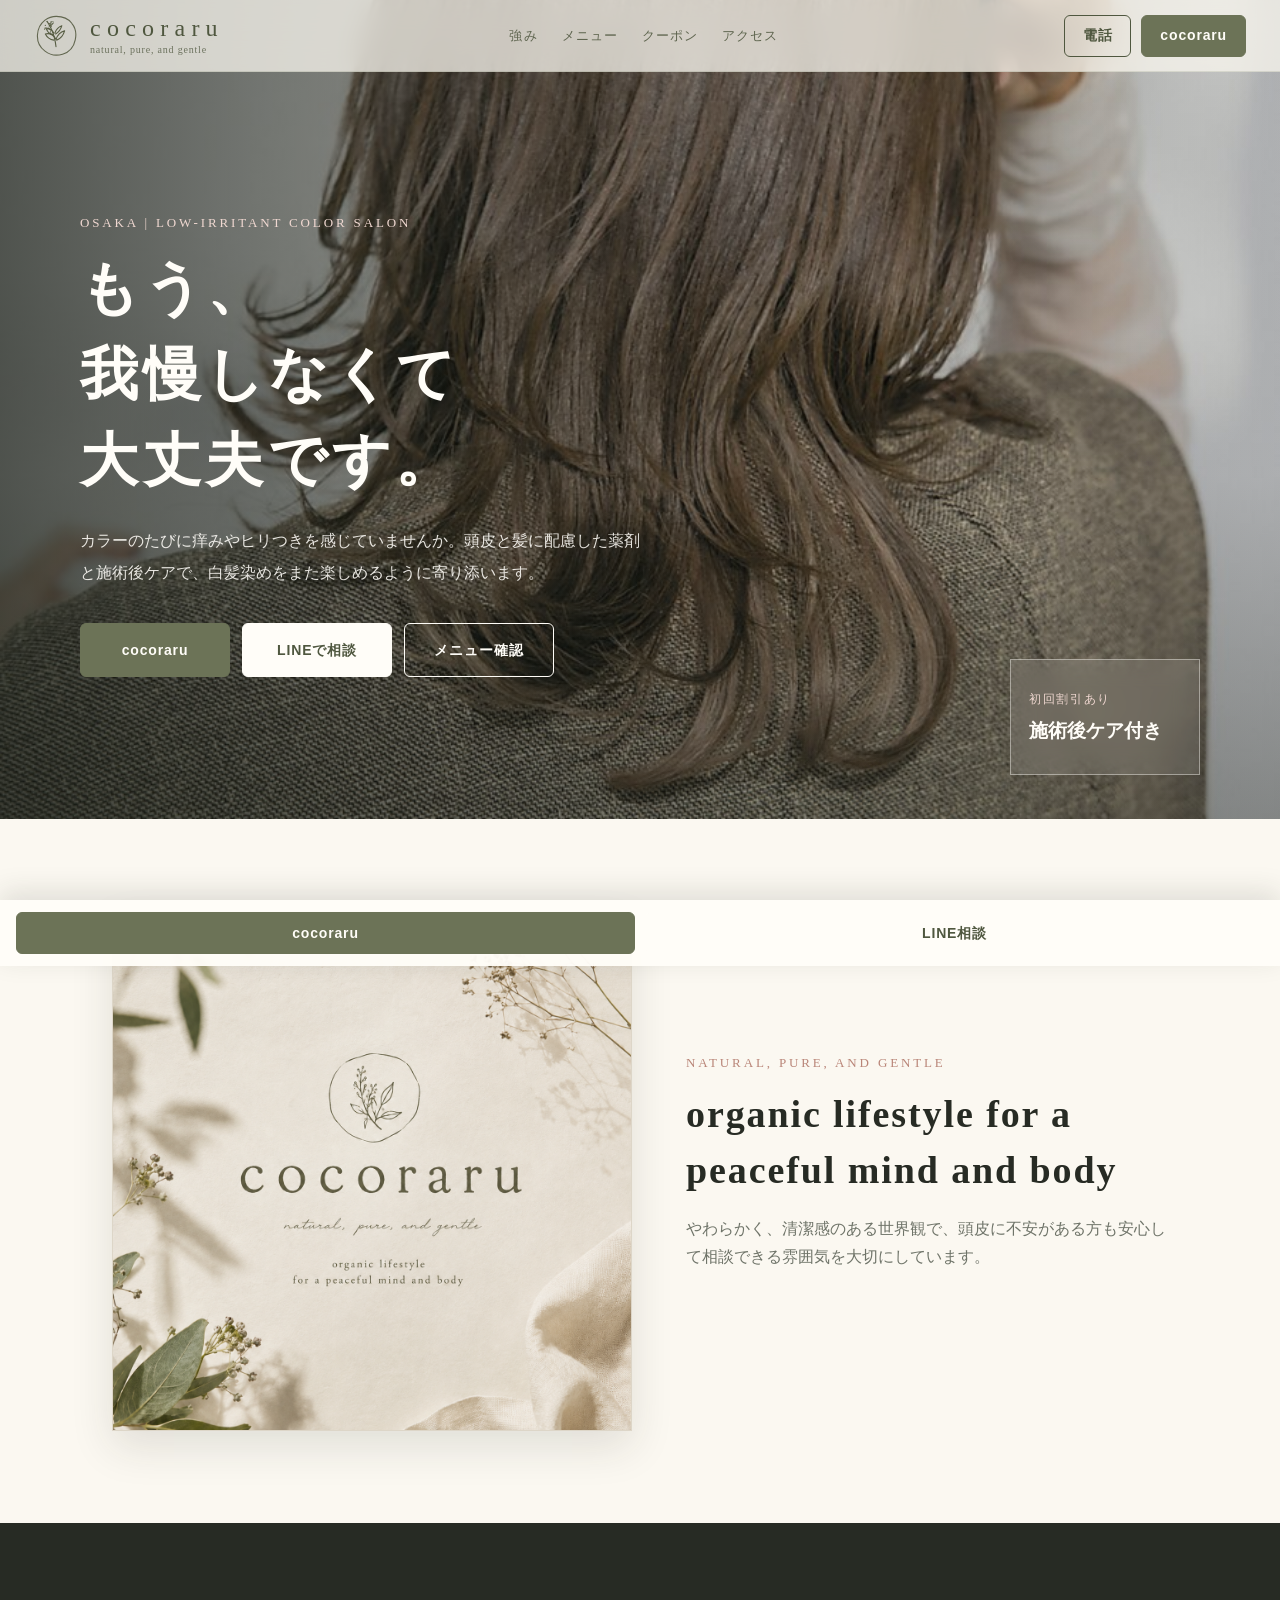
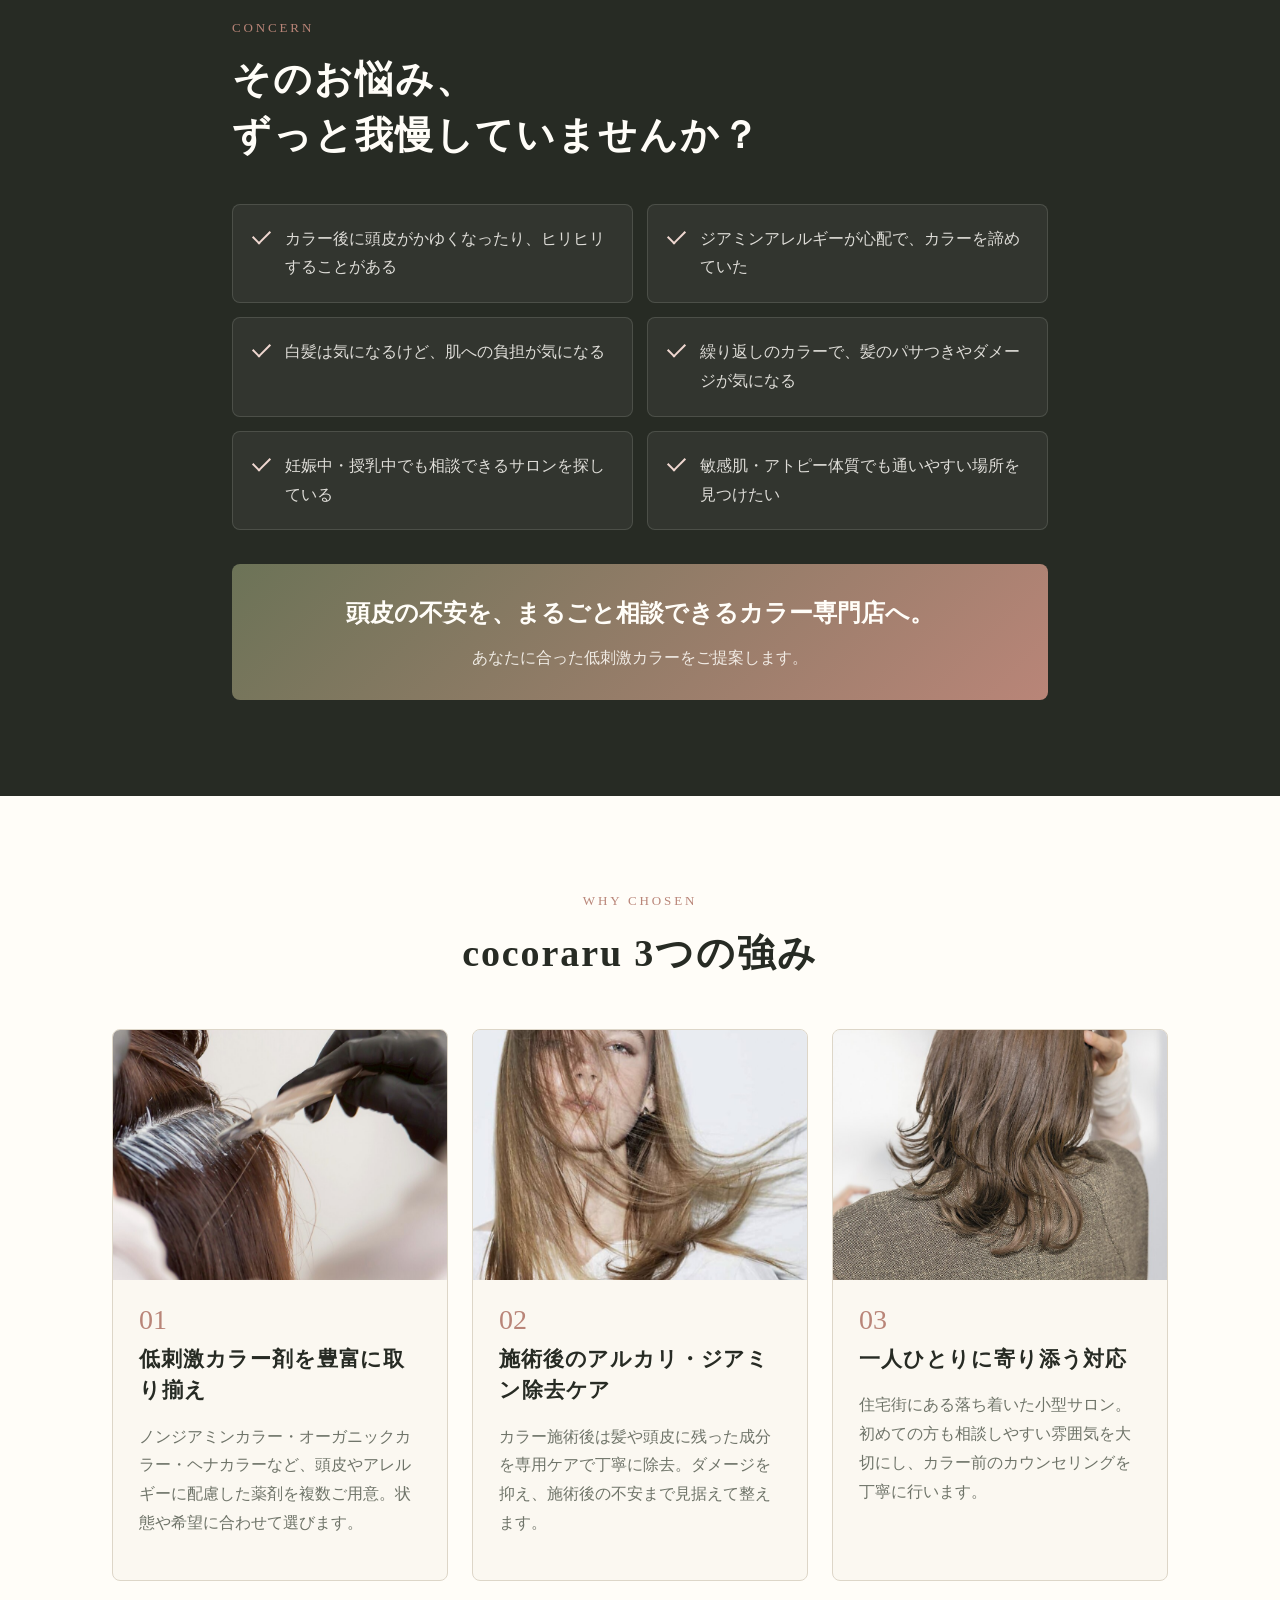
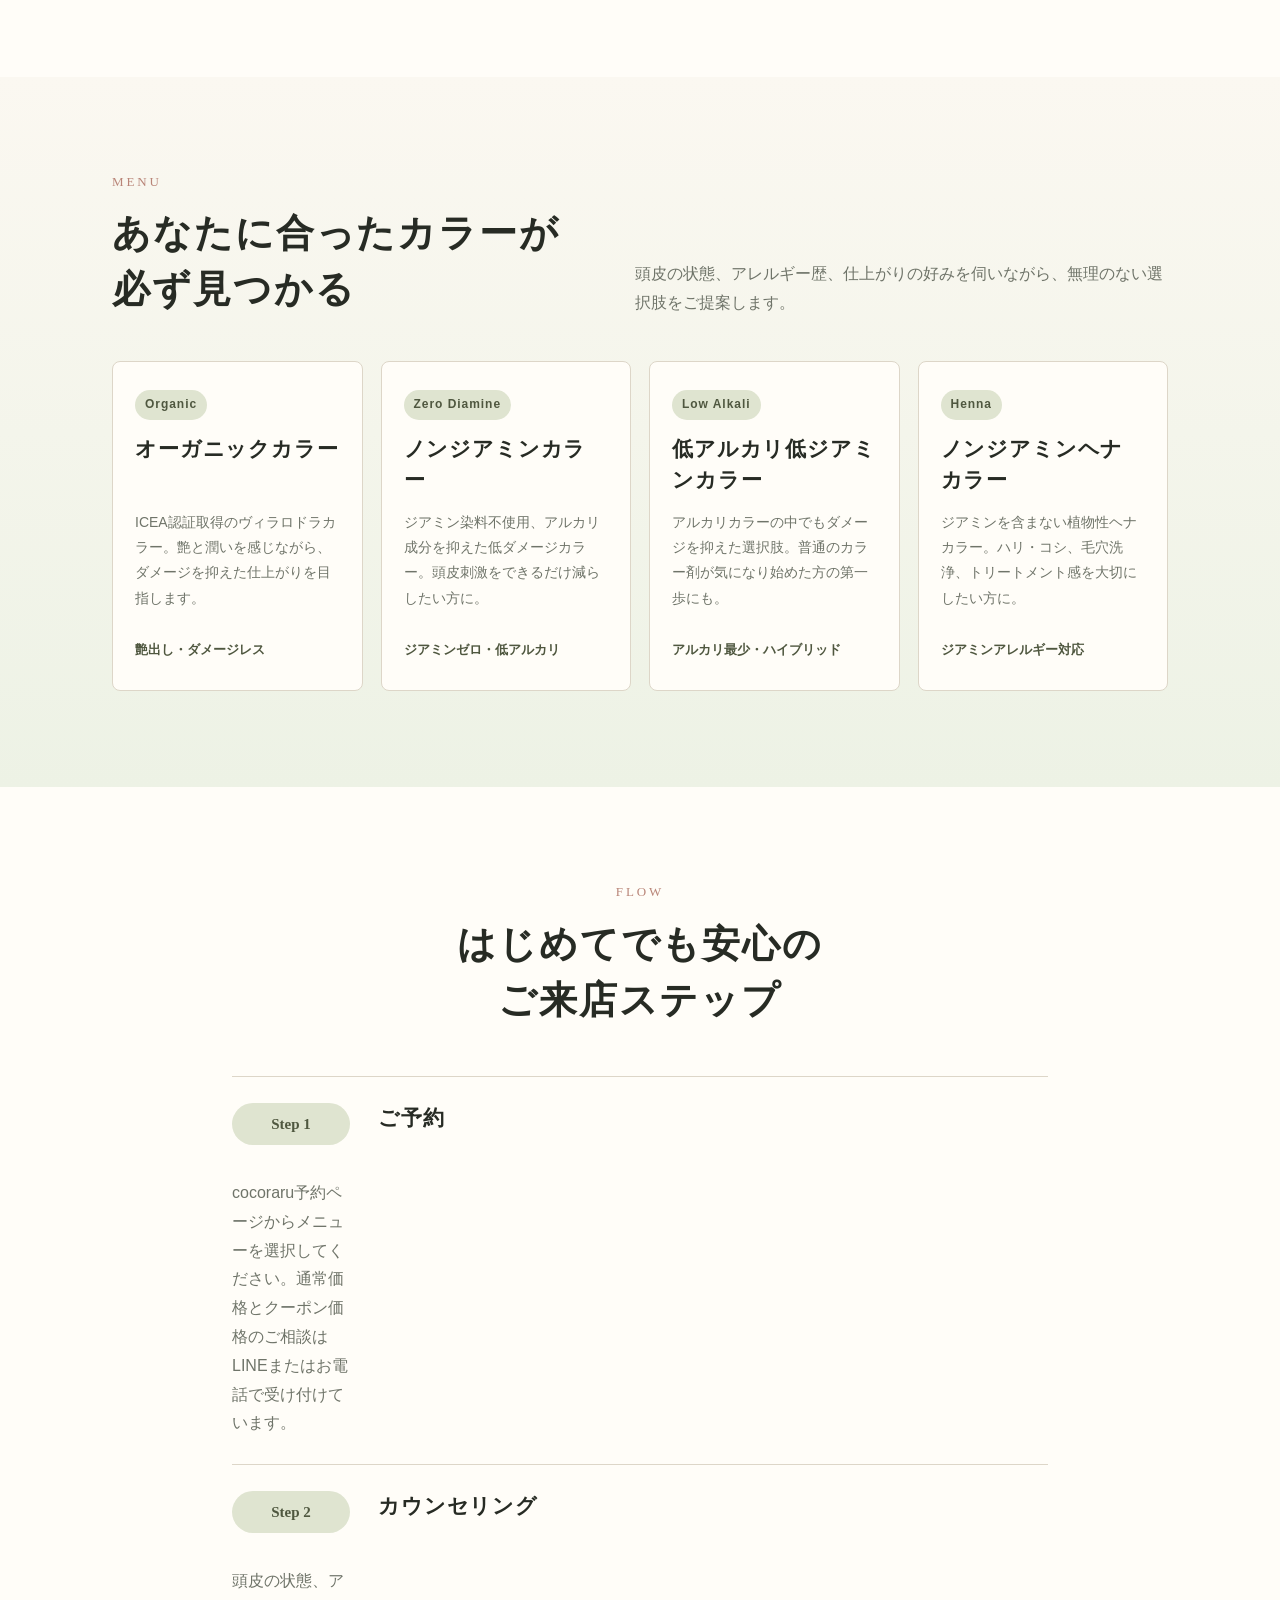
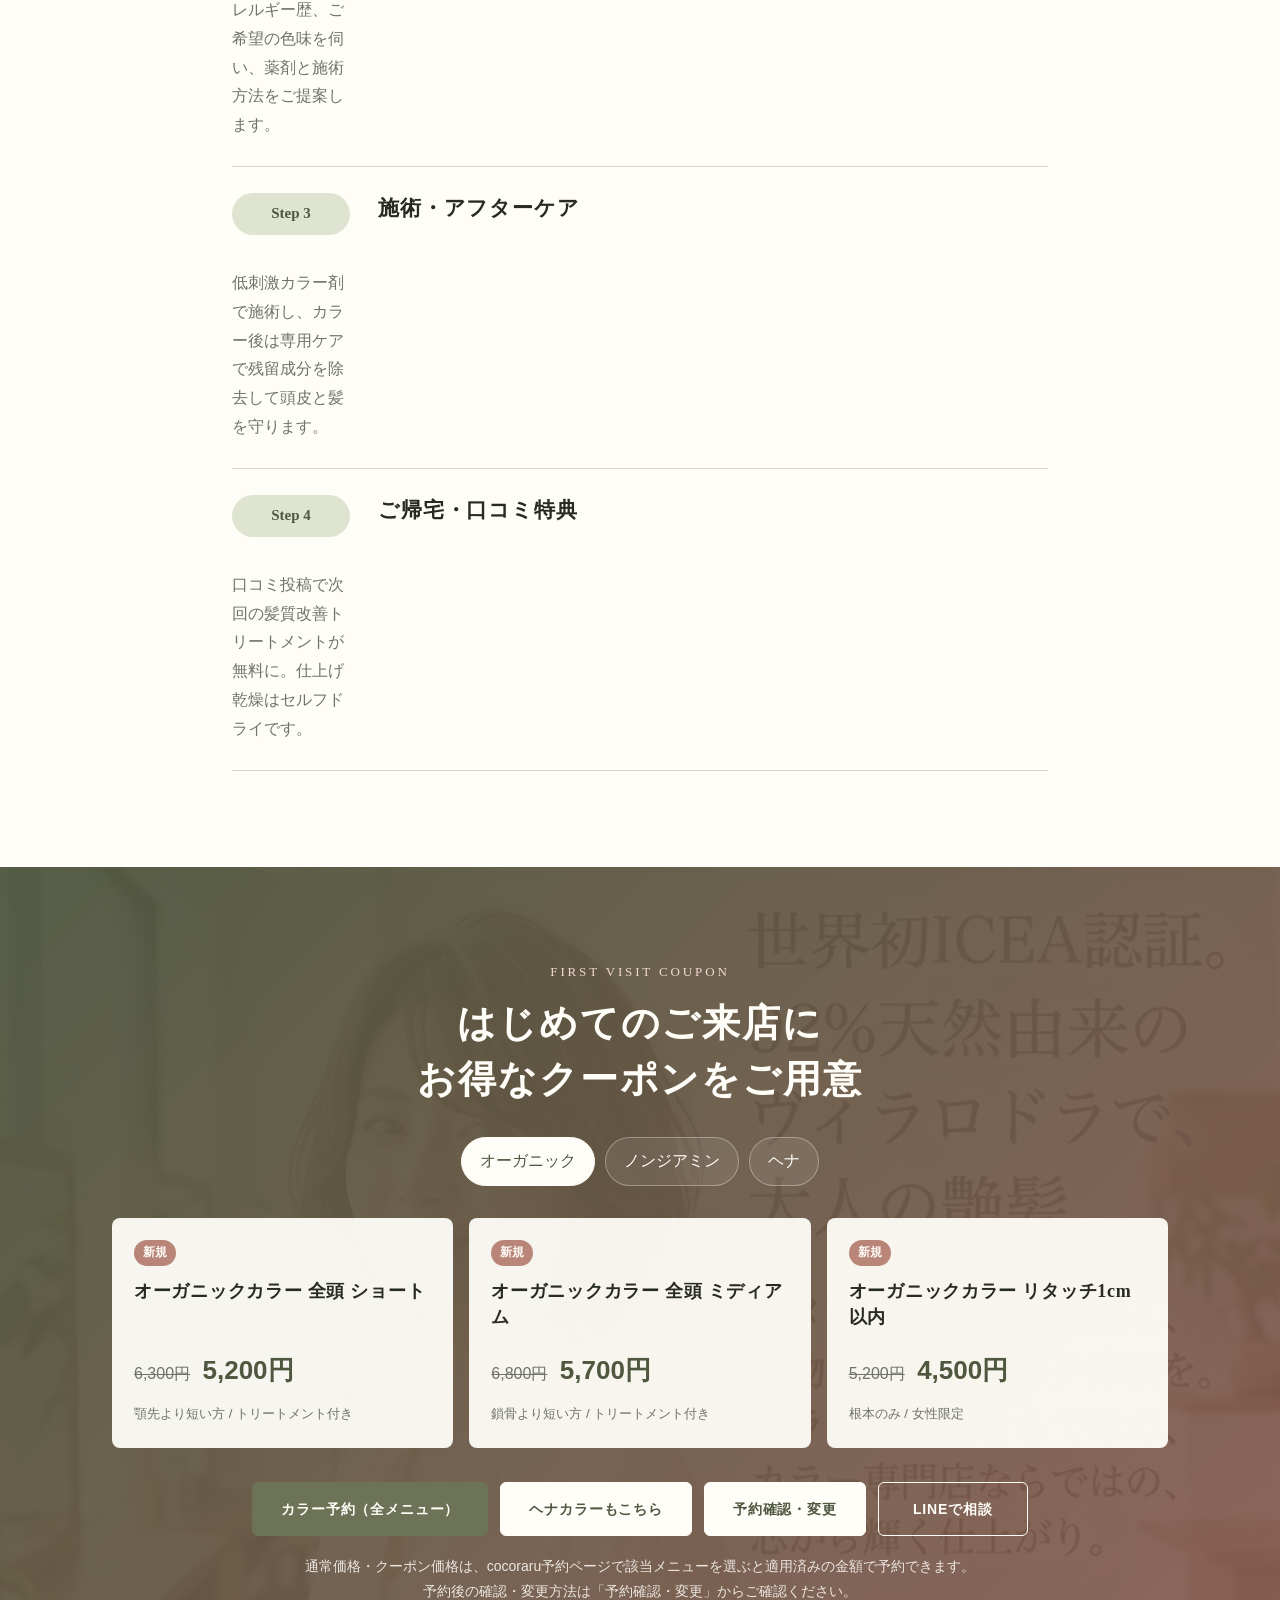
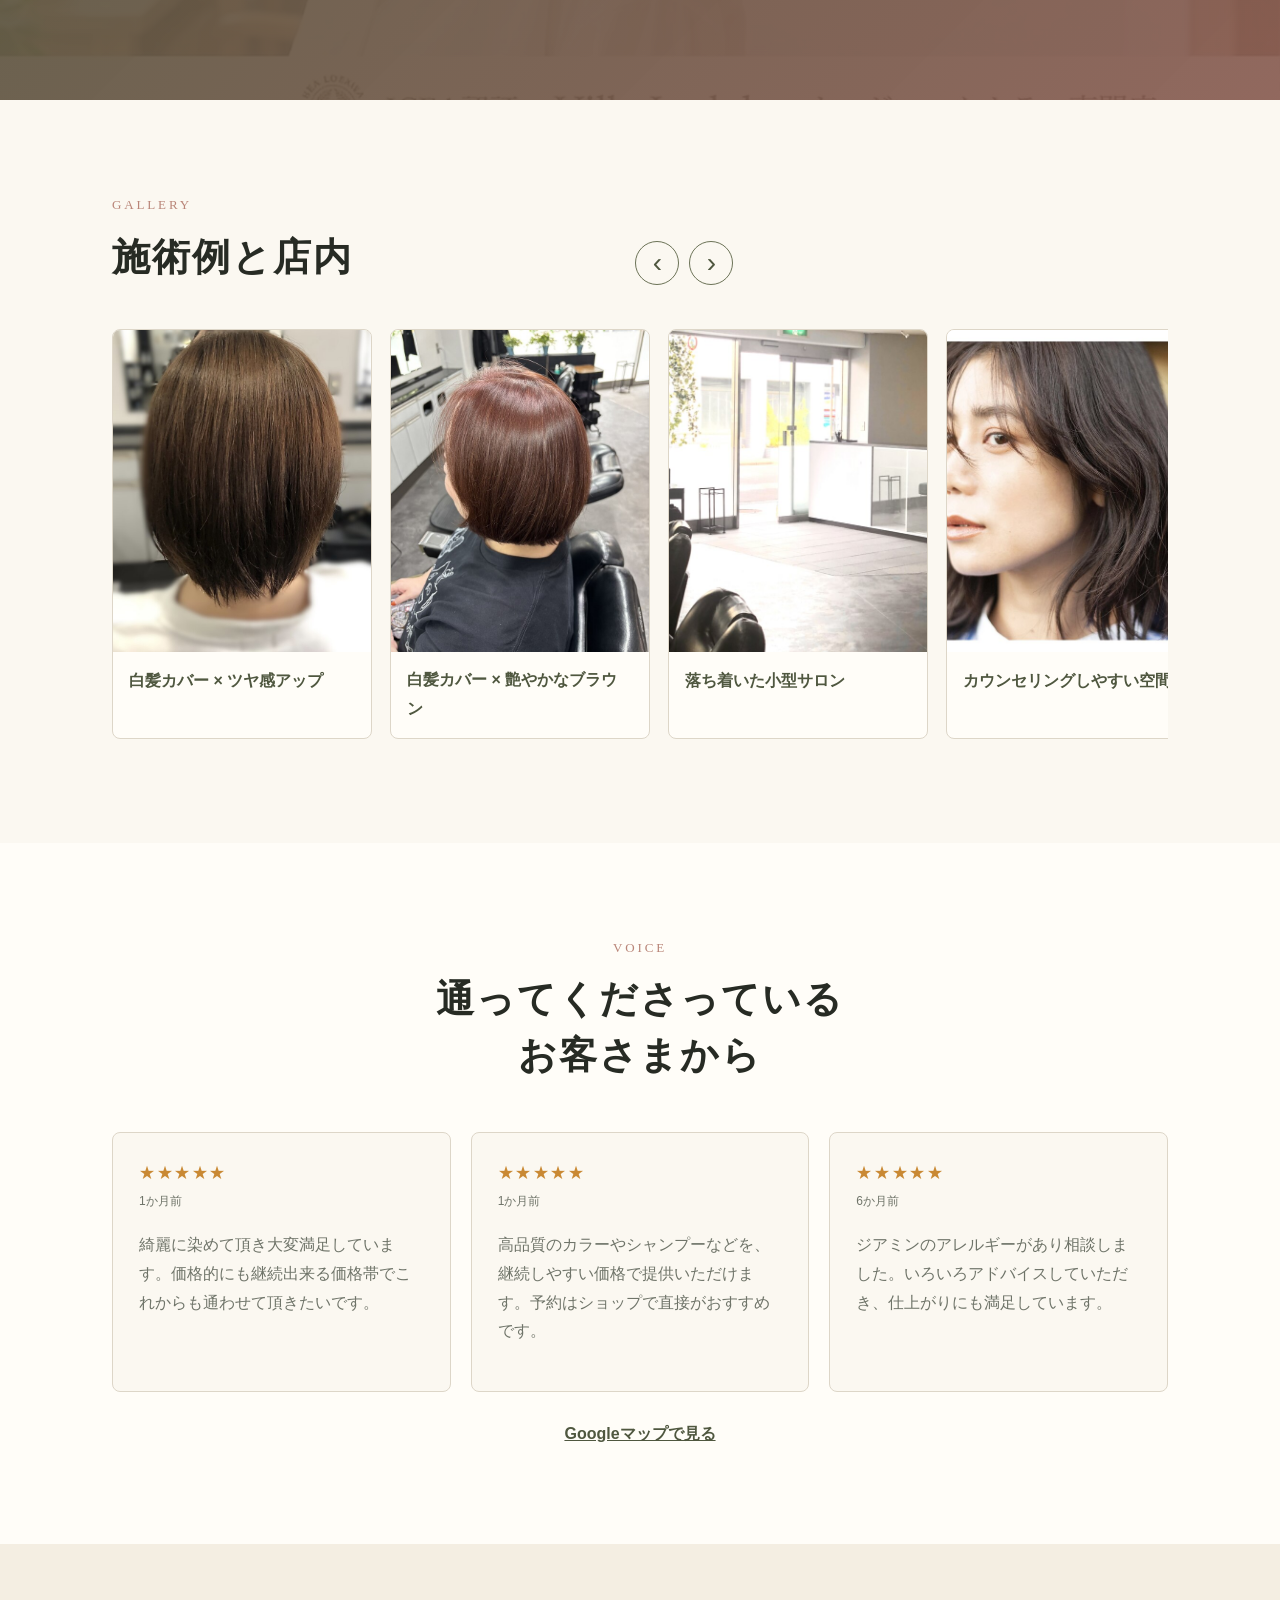
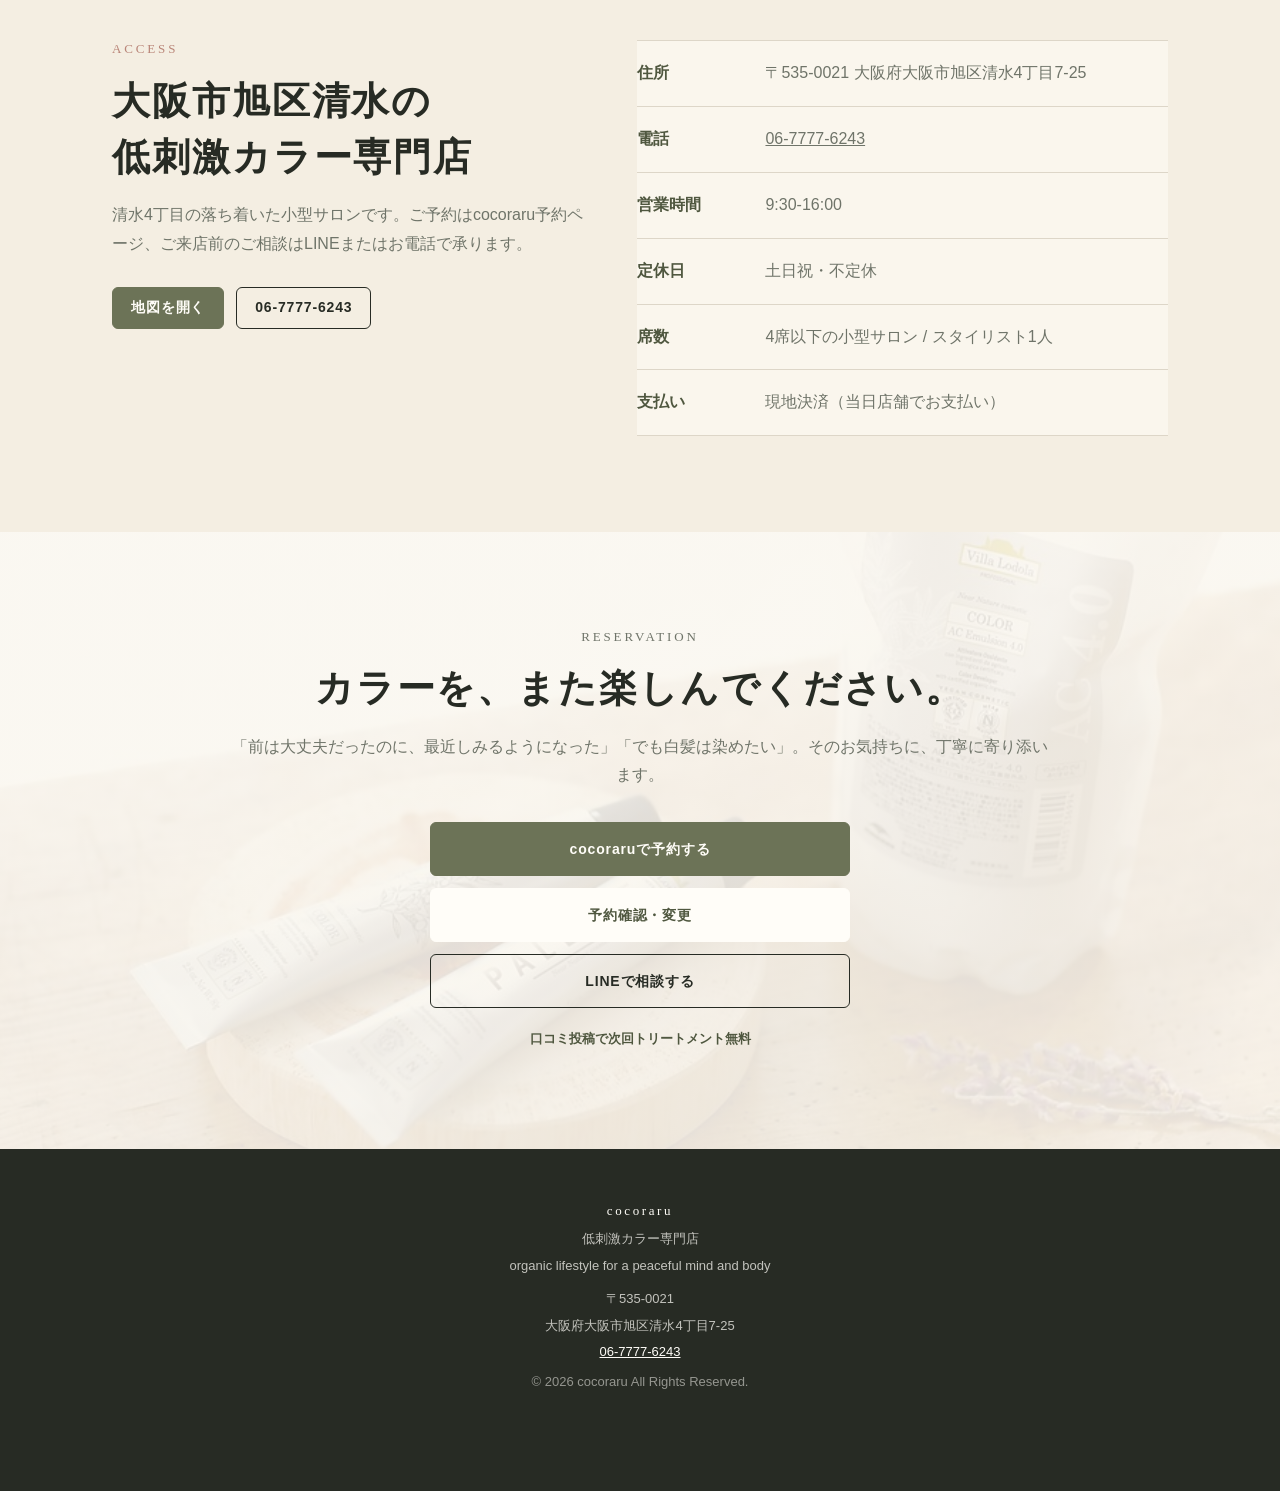
==== commit 419ec2c8: "Add reservation change guidance page" ====
--- a/index.html
+++ b/index.html
@@ -270,10 +270,10 @@
         <div class="coupon-cta">
           <a class="btn btn-main btn-large" href="https://airrsv.net/cocoraru/calendar">カラー予約（全メニュー）</a>
           <a class="btn btn-light btn-large" href="https://airrsv.net/cocoraru/calendar">ヘナカラーもこちら</a>
-          <a class="btn btn-light btn-large" href="https://airrsv.net/cocoraru/inquiry/oneShot/">予約確認・キャンセル</a>
+          <a class="btn btn-light btn-large" href="./reservation-help.html">予約確認・変更</a>
           <a class="btn btn-outline btn-large" href="https://lin.ee/p39a8zP">LINEで相談</a>
         </div>
-        <p class="coupon-note">通常価格・クーポン価格は、cocoraru予約ページで該当メニューを選ぶと適用済みの金額で予約できます。日時やメニュー変更は、キャンセル後に取り直すかLINEまたはお電話でご相談ください。</p>
+        <p class="coupon-note">通常価格・クーポン価格は、cocoraru予約ページで該当メニューを選ぶと適用済みの金額で予約できます。予約後の確認・変更方法は「予約確認・変更」からご確認ください。</p>
       </div>
     </section>
 
@@ -390,7 +390,7 @@
         <p>「前は大丈夫だったのに、最近しみるようになった」「でも白髪は染めたい」。そのお気持ちに、丁寧に寄り添います。</p>
         <div class="final-actions">
           <a class="btn btn-main btn-large" href="https://airrsv.net/cocoraru/calendar">cocoraruで予約する</a>
-          <a class="btn btn-light btn-large" href="https://airrsv.net/cocoraru/inquiry/oneShot/">予約確認・キャンセル</a>
+          <a class="btn btn-light btn-large" href="./reservation-help.html">予約確認・変更</a>
           <a class="btn btn-outline btn-large" href="https://lin.ee/p39a8zP">LINEで相談する</a>
         </div>
         <small>口コミ投稿で次回トリートメント無料</small>
--- a/styles.css
+++ b/styles.css
@@ -562,6 +562,99 @@
   margin: 6px 0 0;
 }
 
+.subpage-main {
+  padding-top: var(--header-height);
+}
+
+.reservation-hero {
+  color: var(--white);
+  background:
+    linear-gradient(135deg, rgba(39, 43, 36, 0.9), rgba(79, 87, 63, 0.72)),
+    url("./assets/feature-private.jpg") center / cover;
+}
+
+.reservation-hero .section-inner {
+  min-height: 430px;
+  display: grid;
+  align-content: center;
+}
+
+.reservation-hero h1 {
+  max-width: 720px;
+  font-size: 46px;
+}
+
+.reservation-hero p:not(.section-kicker) {
+  max-width: 640px;
+  margin: 18px 0 0;
+  color: rgba(255, 253, 248, 0.86);
+}
+
+.reservation-actions {
+  display: flex;
+  flex-wrap: wrap;
+  gap: 12px;
+  margin-top: 30px;
+}
+
+.reservation-actions .btn-outline {
+  color: var(--white);
+}
+
+.reservation-guide {
+  background: var(--white);
+}
+
+.reservation-guide .section-heading p:not(.section-kicker) {
+  max-width: 650px;
+  margin: 14px auto 0;
+  color: var(--muted);
+}
+
+.change-options {
+  background: var(--paper);
+}
+
+.reservation-card-grid {
+  display: grid;
+  grid-template-columns: repeat(2, minmax(0, 1fr));
+  gap: 20px;
+}
+
+.reservation-card {
+  min-height: 300px;
+  display: flex;
+  flex-direction: column;
+  padding: 28px;
+  border: 1px solid var(--line);
+  border-radius: 8px;
+  background: var(--white);
+}
+
+.reservation-card span {
+  color: var(--rose);
+  font-size: 13px;
+  font-weight: 700;
+  letter-spacing: 0.1em;
+}
+
+.reservation-card h3 {
+  margin-top: 10px;
+  color: var(--sage-dark);
+}
+
+.reservation-card p {
+  margin: 12px 0 22px;
+  color: var(--muted);
+}
+
+.card-actions {
+  display: flex;
+  flex-wrap: wrap;
+  gap: 10px;
+  margin-top: auto;
+}
+
 .coupon {
   color: var(--white);
   background:
@@ -1056,6 +1149,7 @@
   .concern-grid,
   .product-grid,
   .coupon-grid,
+  .reservation-card-grid,
   .voice-grid {
     grid-template-columns: 1fr;
   }
@@ -1086,6 +1180,20 @@
     grid-template-columns: 1fr;
   }
 
+  .reservation-hero .section-inner {
+    min-height: 390px;
+  }
+
+  .reservation-hero h1 {
+    font-size: 32px;
+  }
+
+  .reservation-actions,
+  .card-actions {
+    display: grid;
+    grid-template-columns: 1fr;
+  }
+
   .product-card h3 {
     min-height: 0;
   }
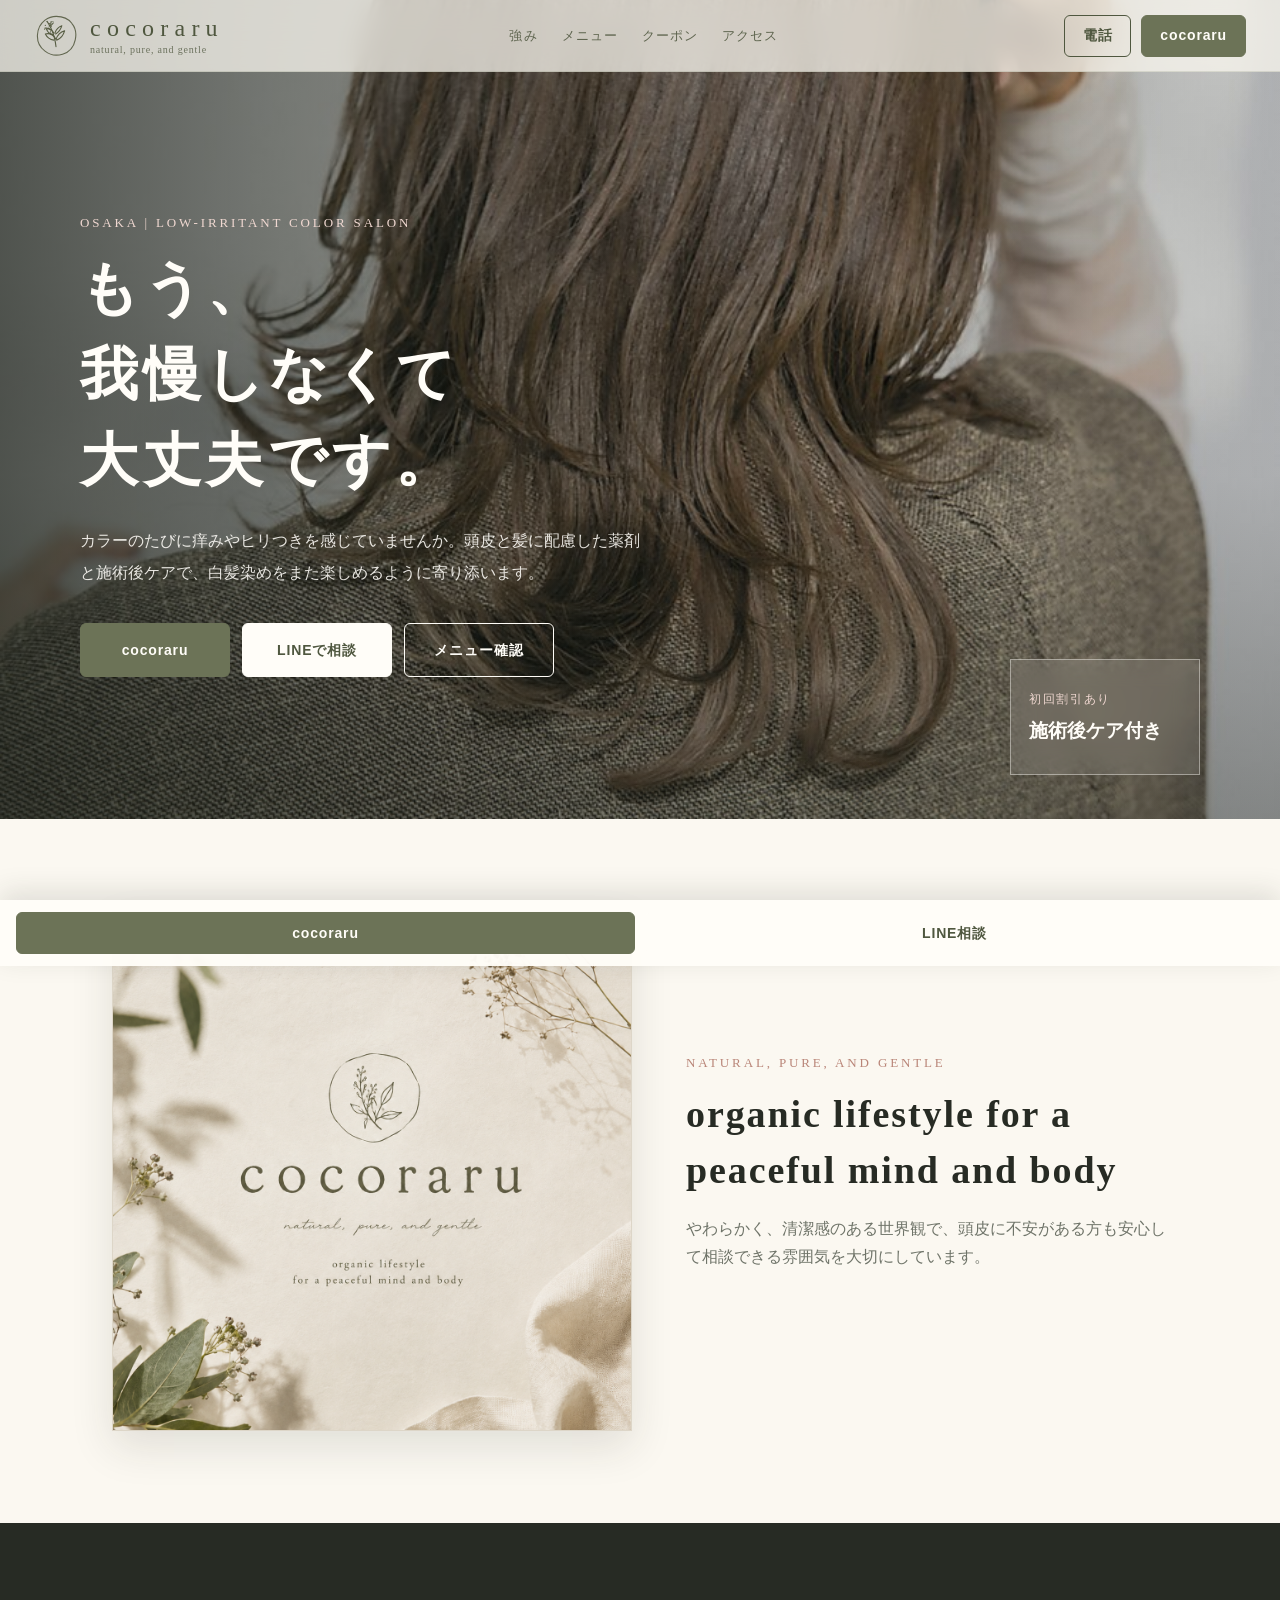
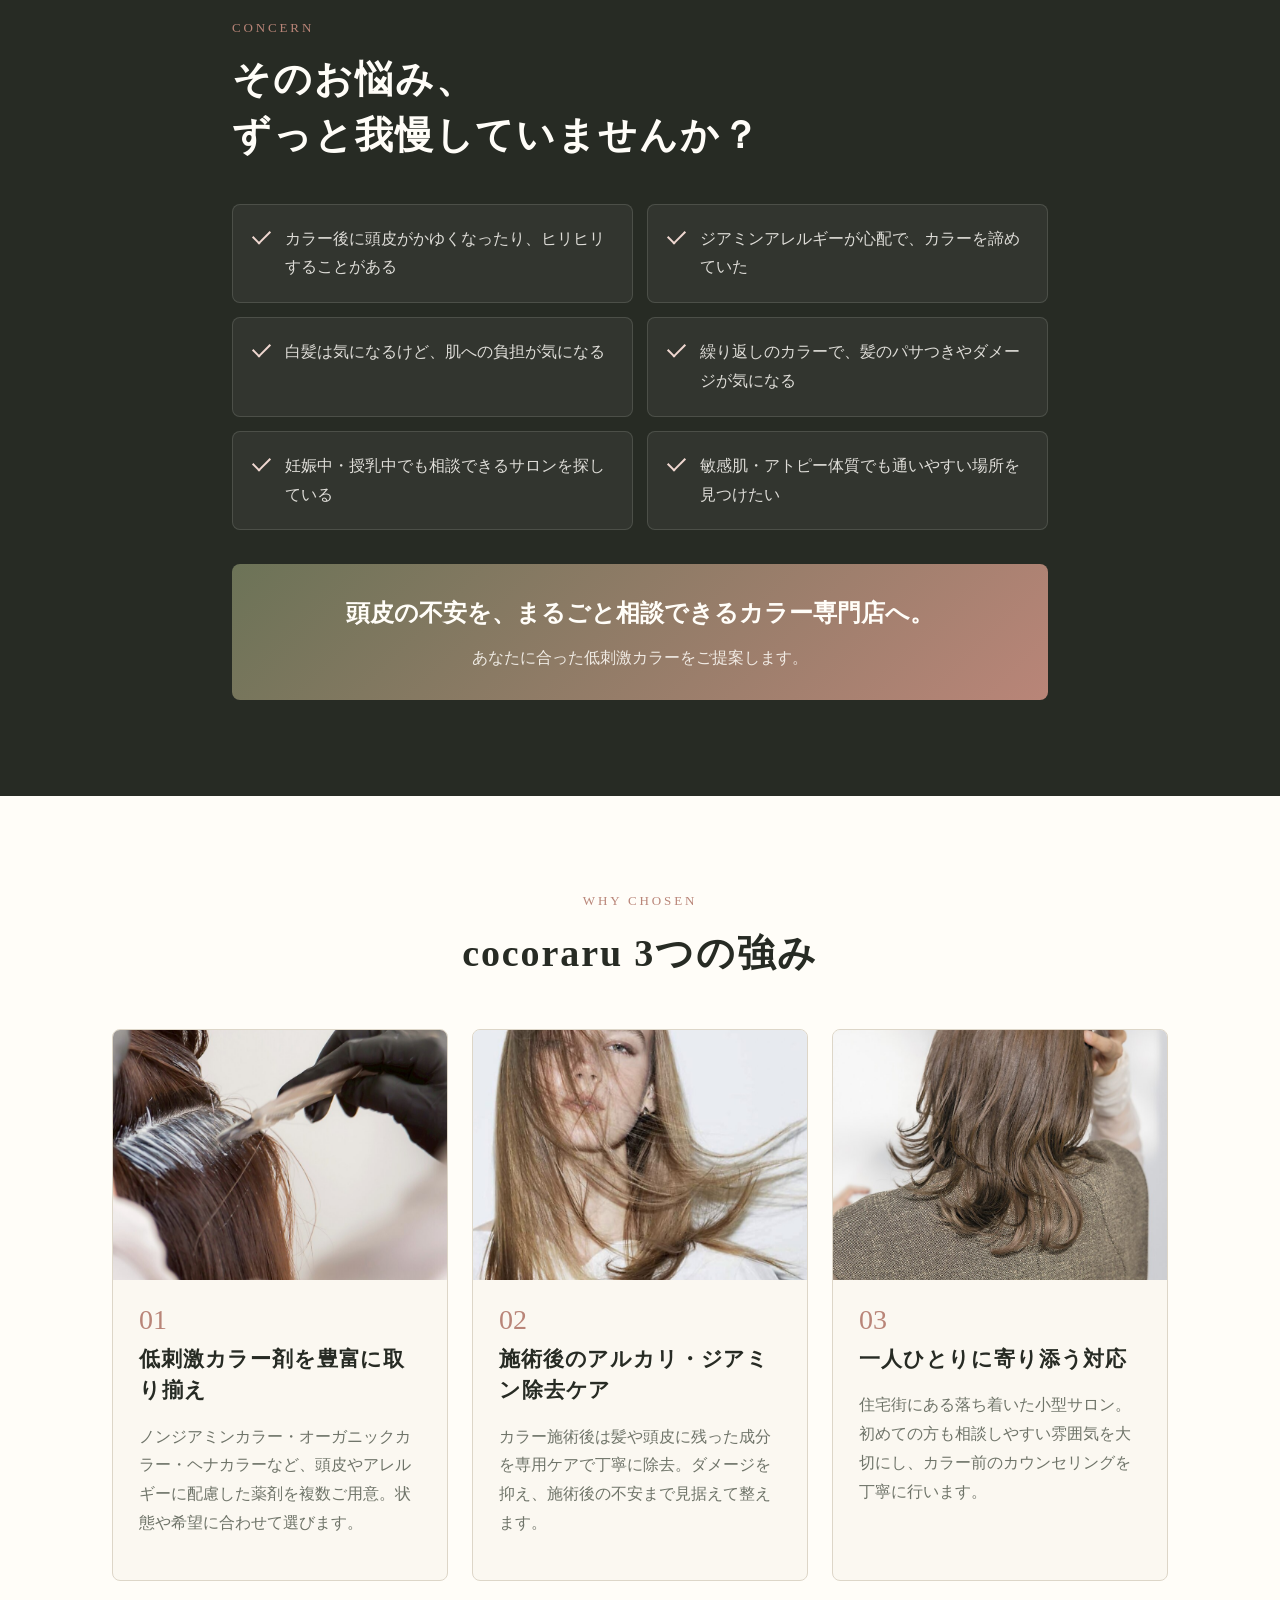
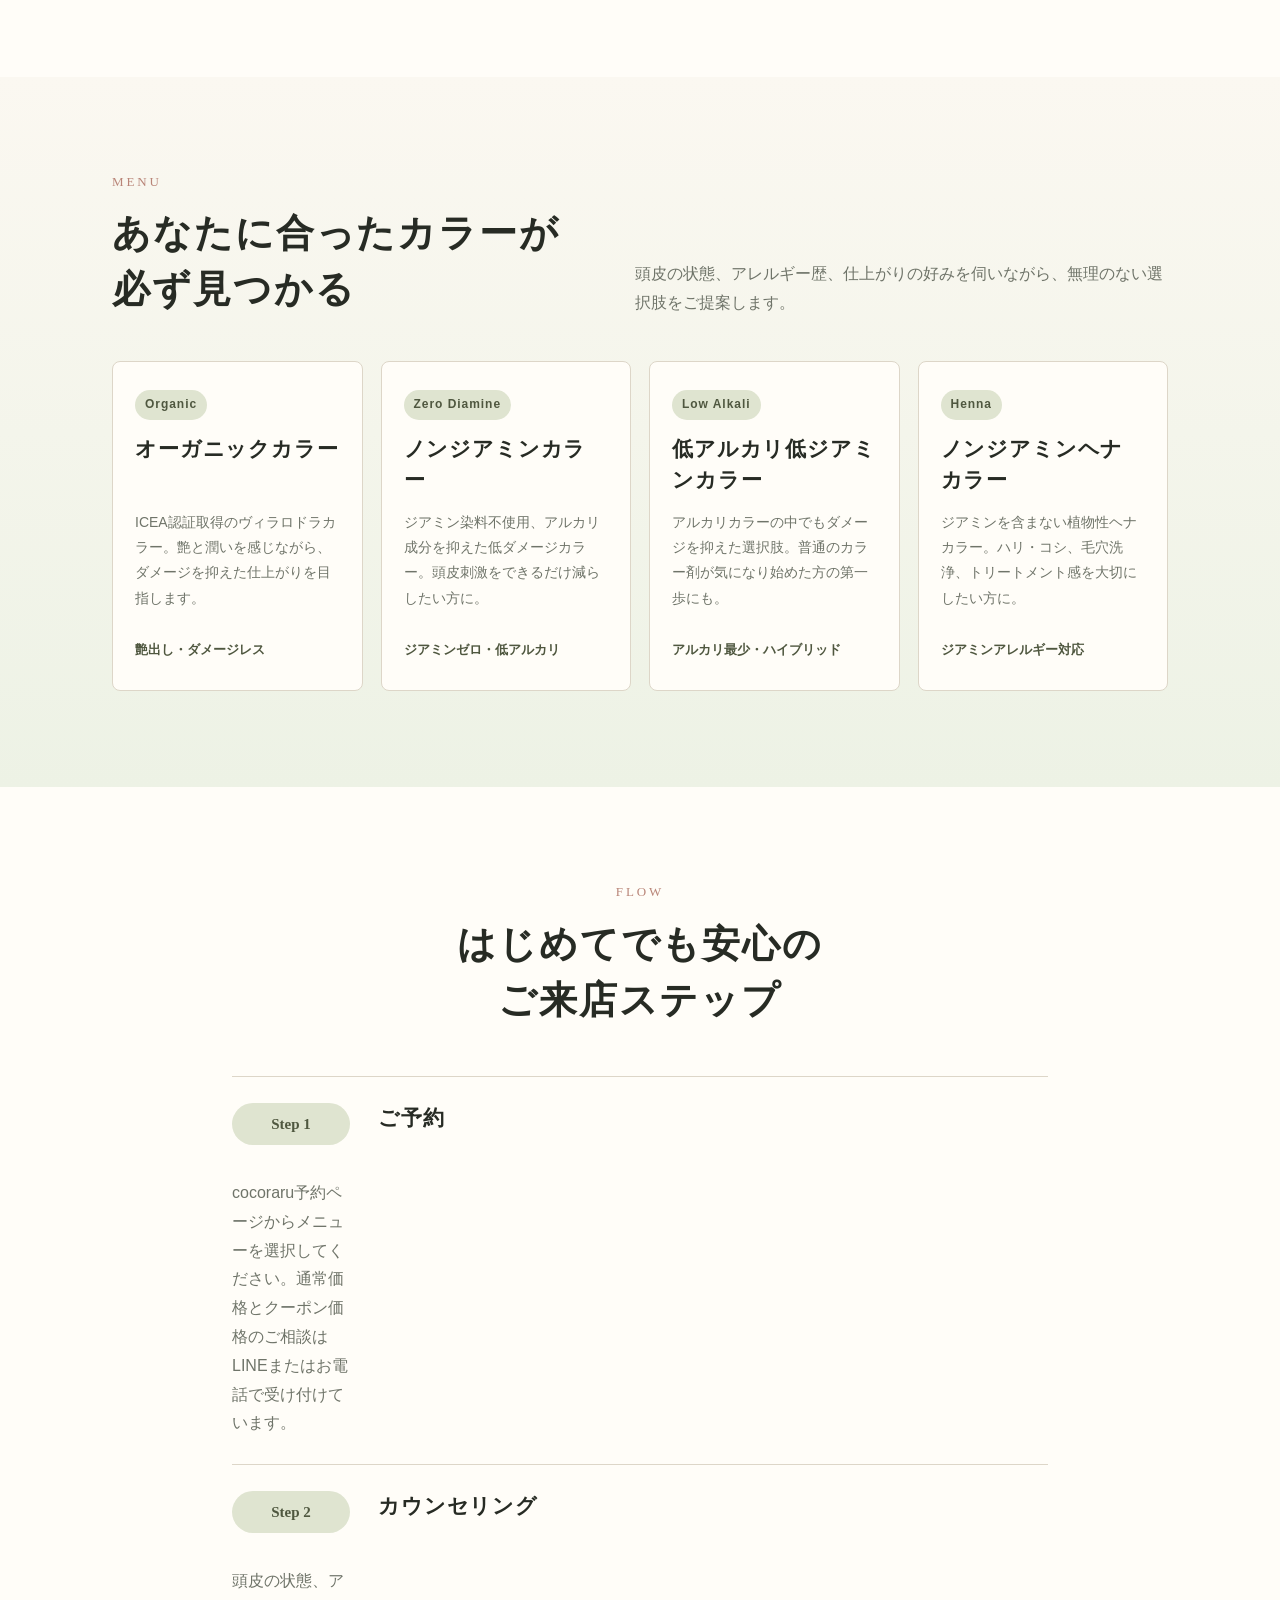
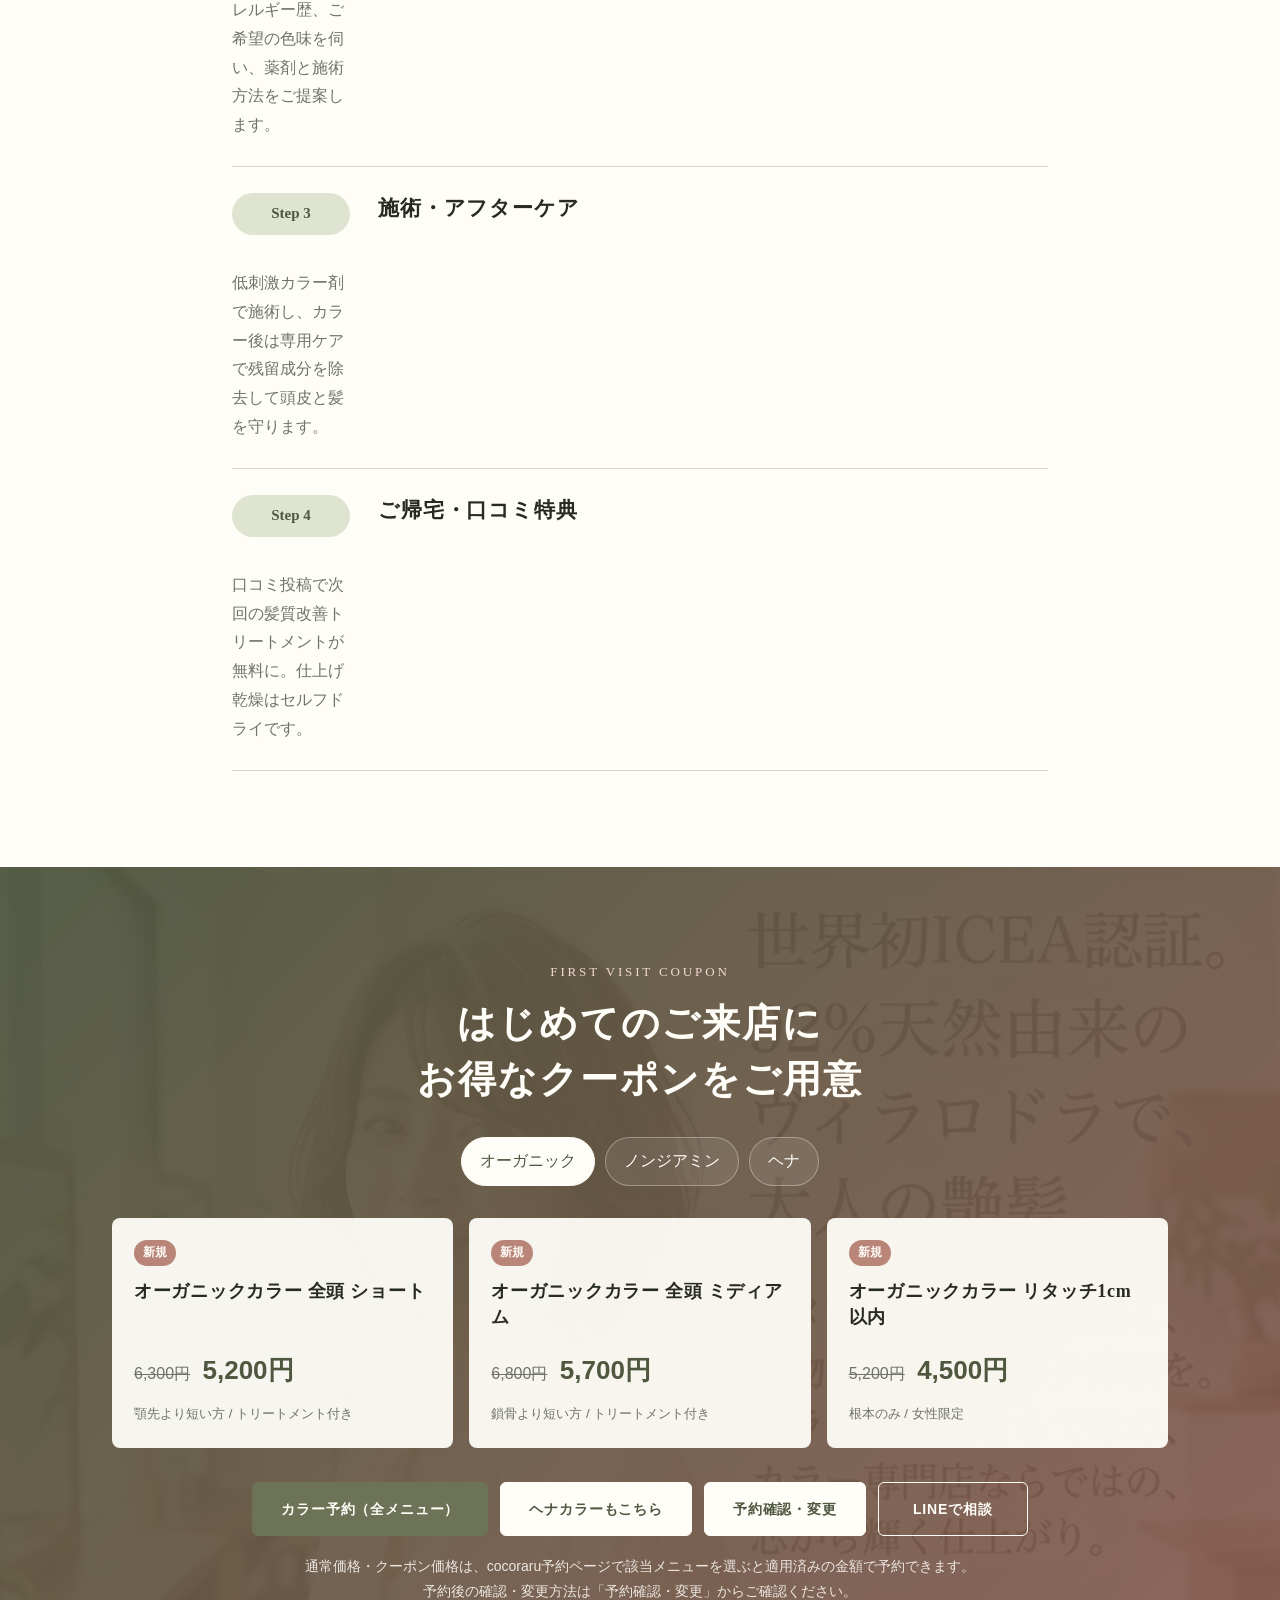
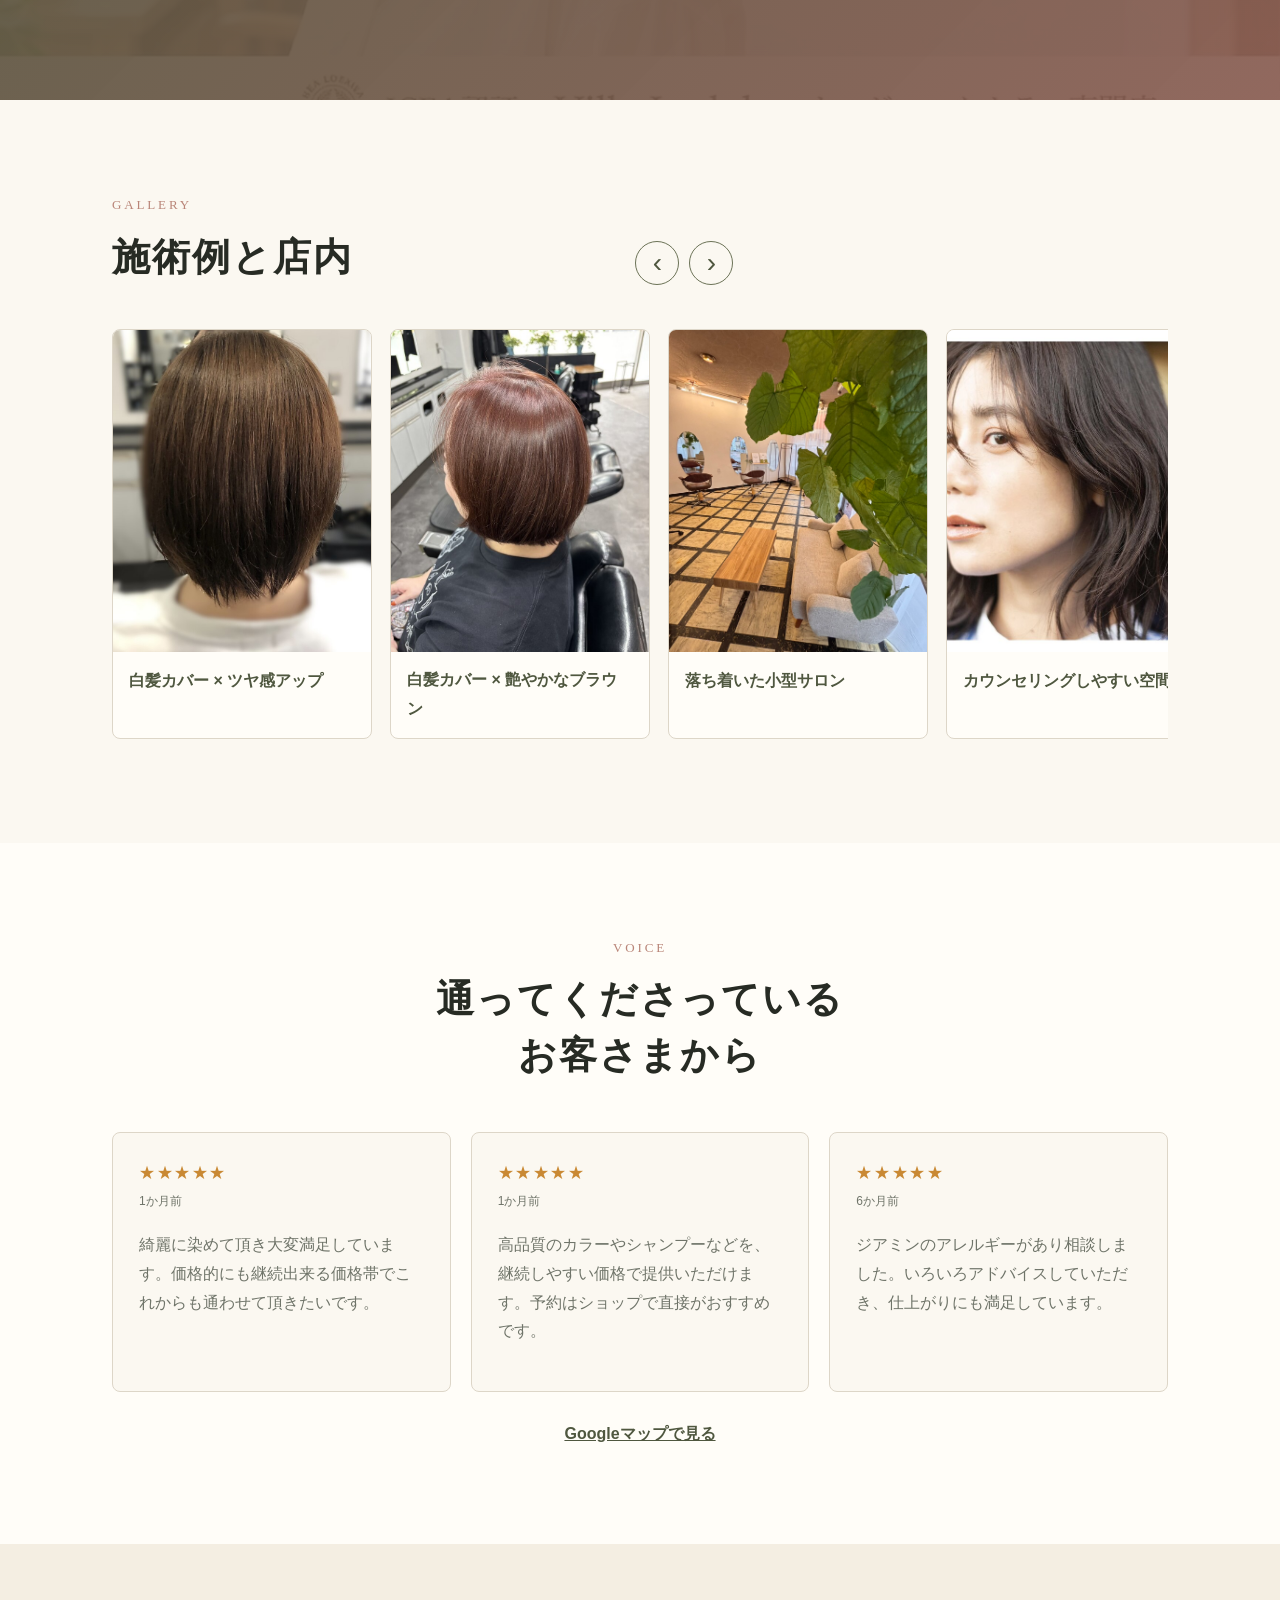
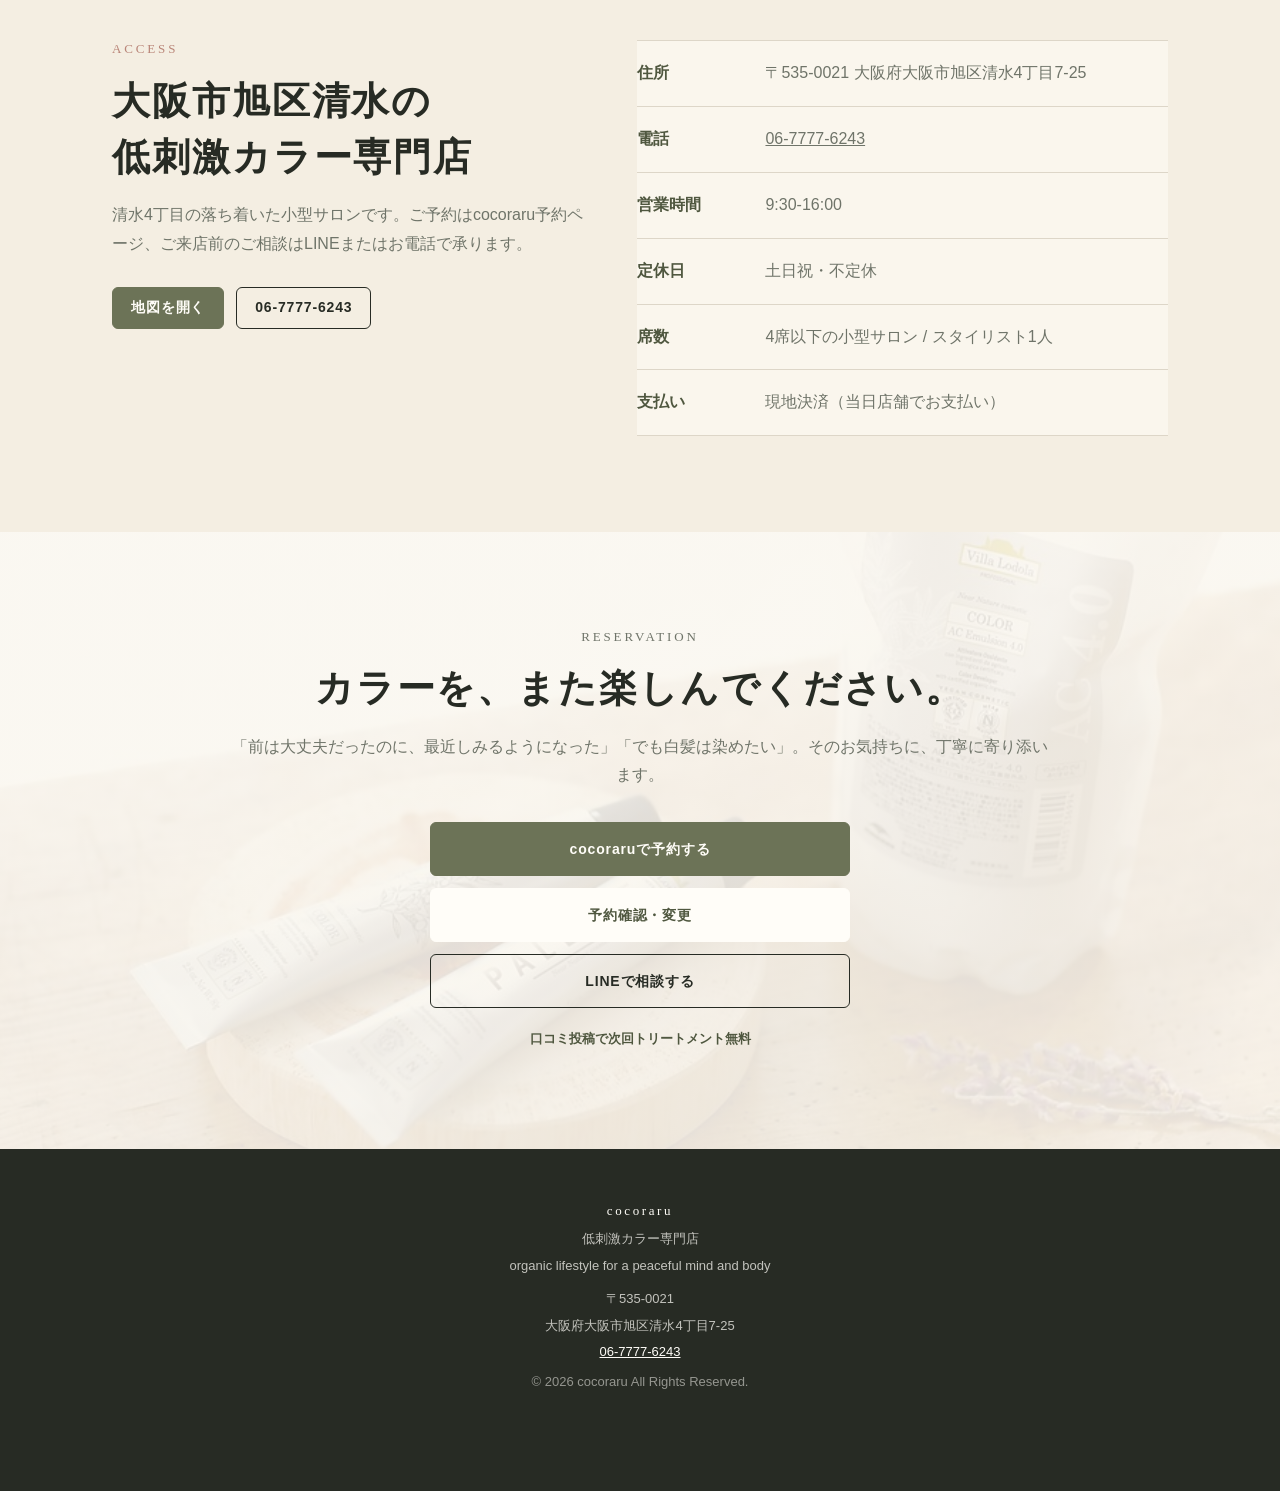
==== commit fb72a40c: "Refresh salon gallery image cache" ====
--- a/index.html
+++ b/index.html
@@ -299,7 +299,7 @@
             <figcaption>白髪カバー × 艶やかなブラウン</figcaption>
           </figure>
           <figure>
-            <img src="./assets/interior-1.jpg" alt="店内の雰囲気">
+            <img src="./assets/interior-1.jpg?v=20260712" alt="店内の雰囲気">
             <figcaption>落ち着いた小型サロン</figcaption>
           </figure>
           <figure>
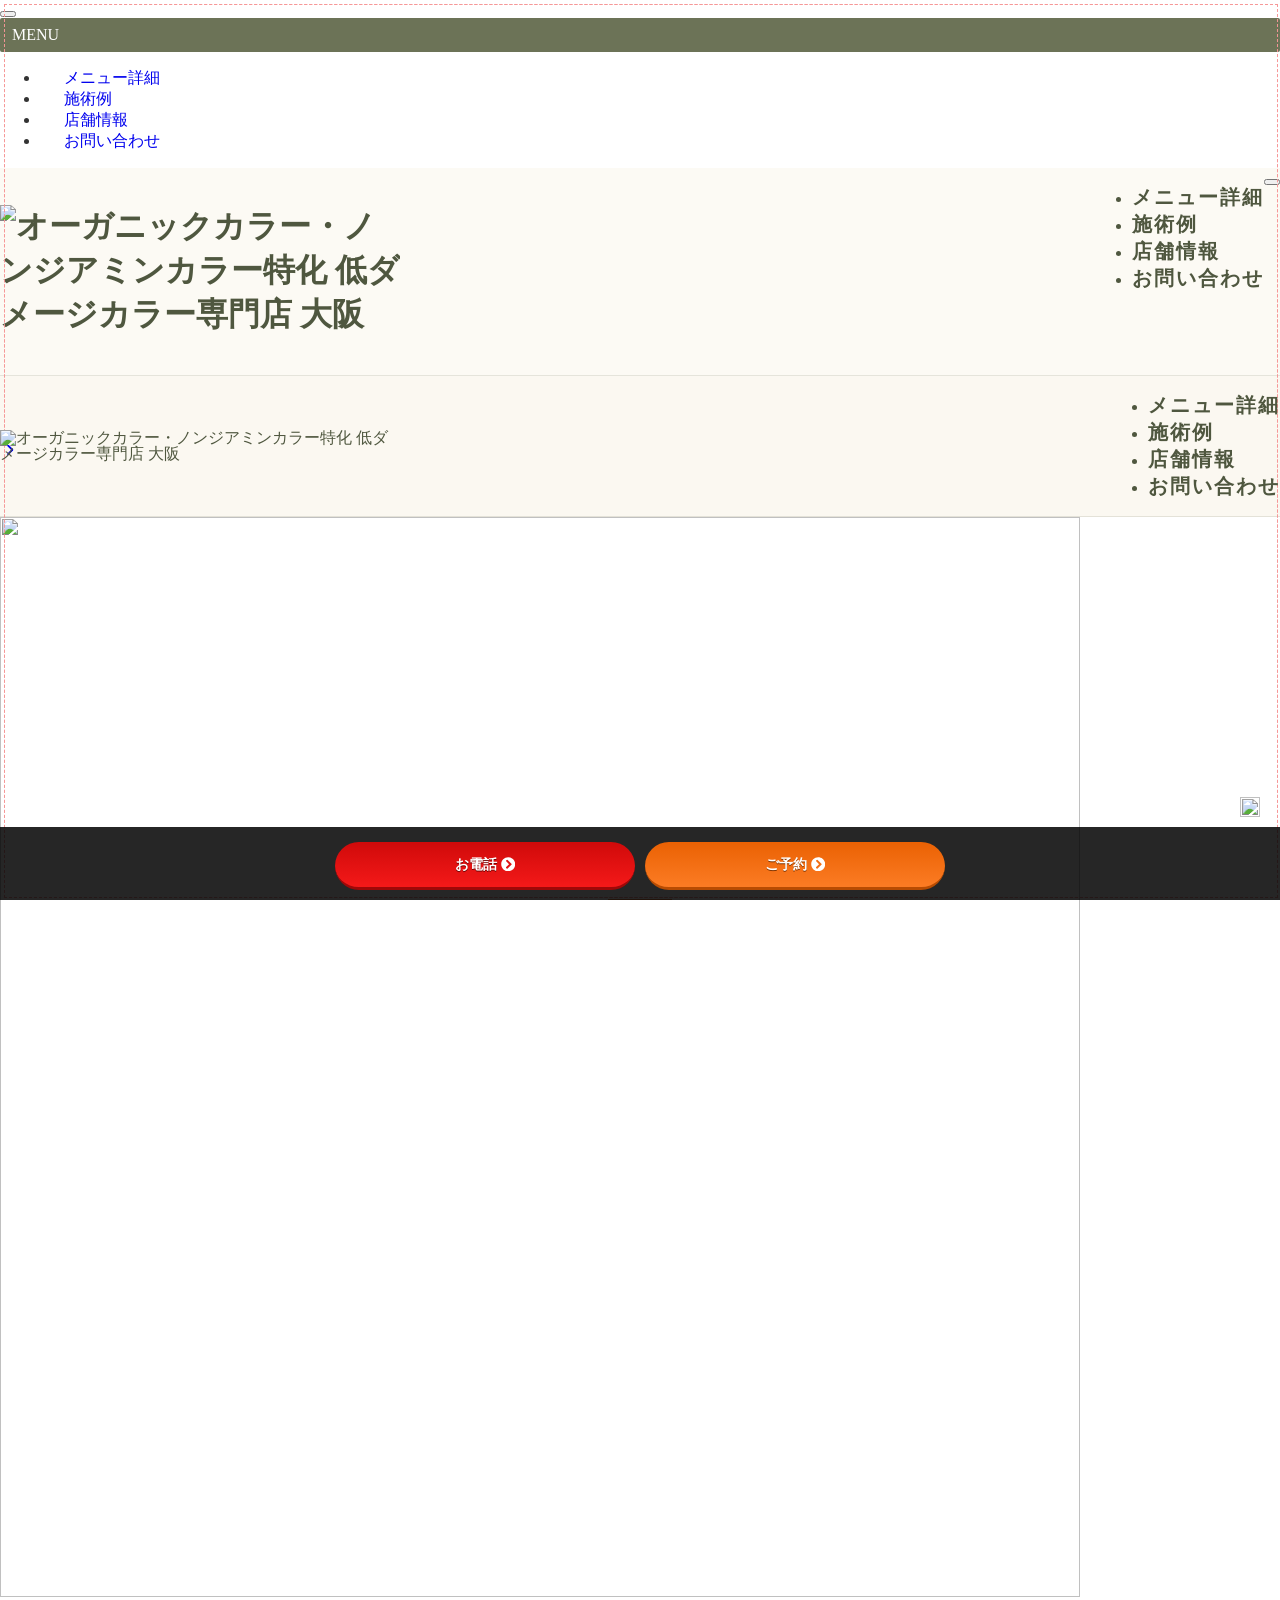
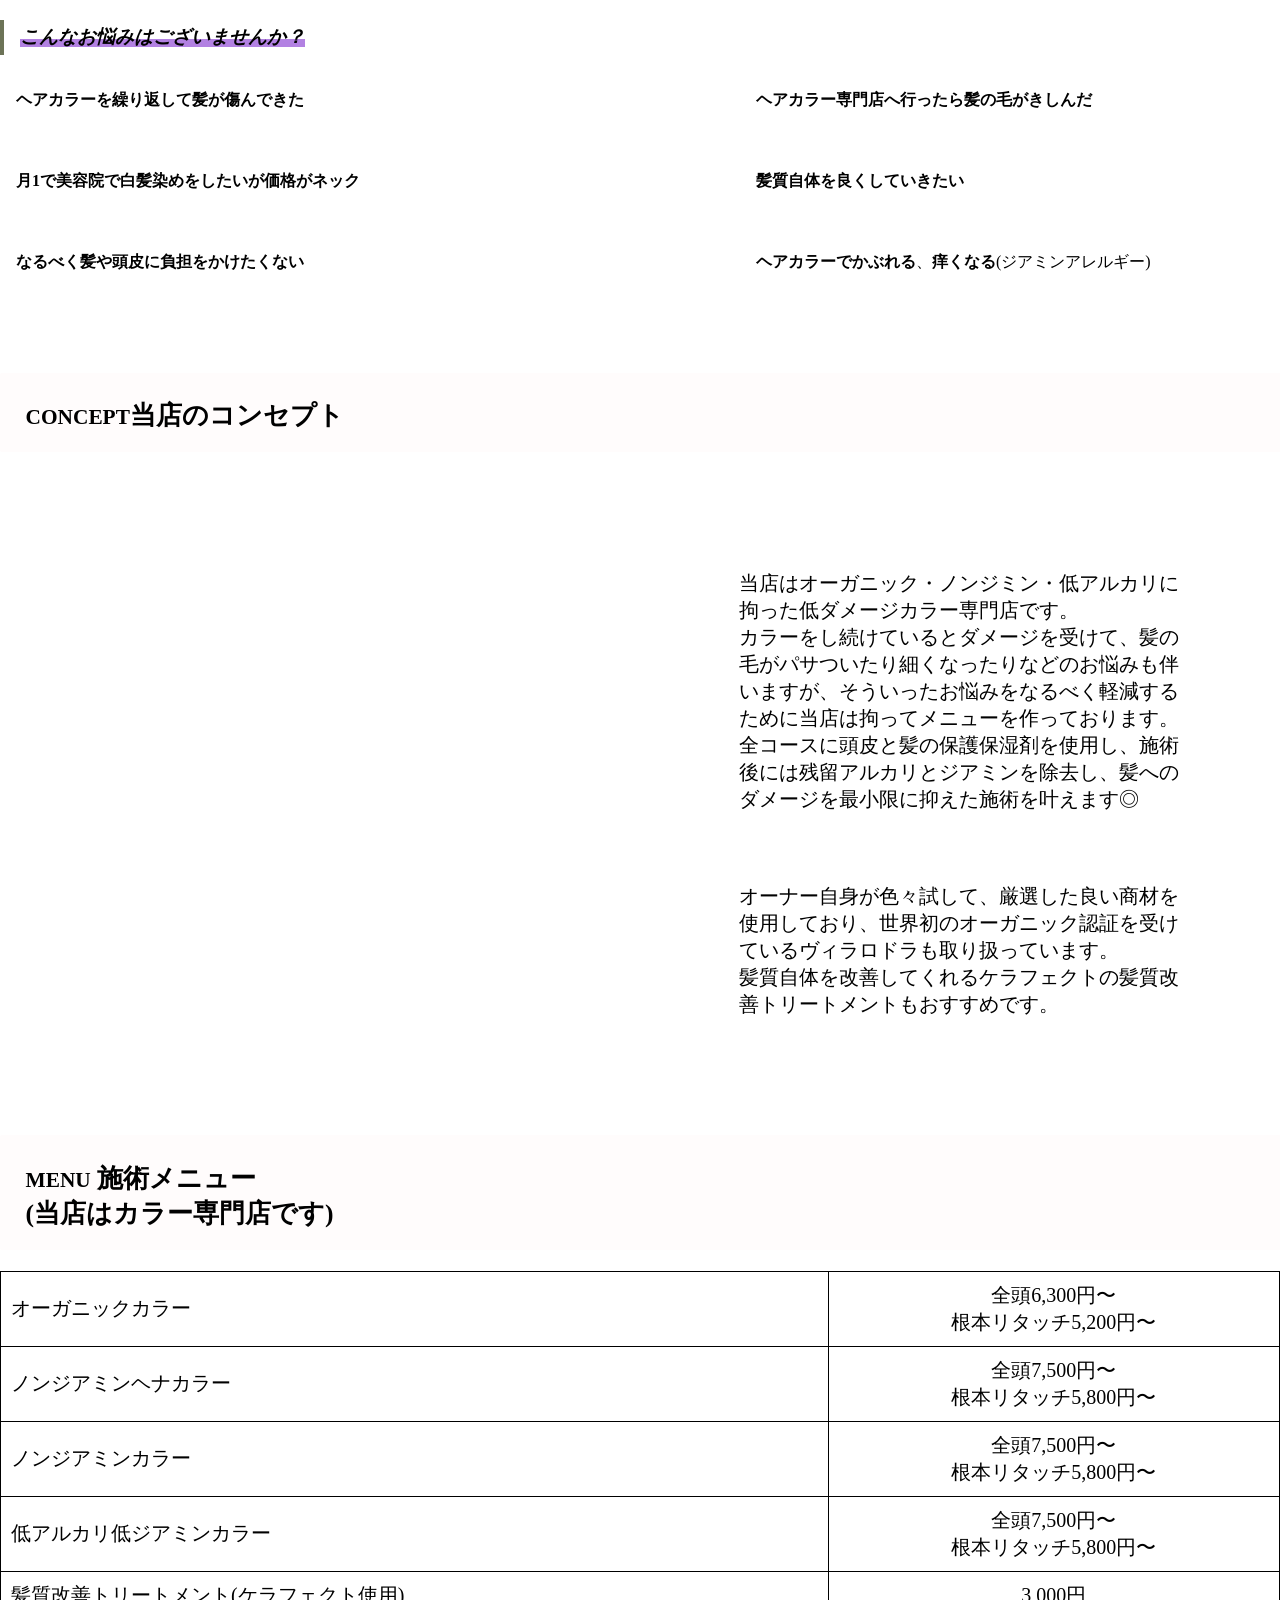
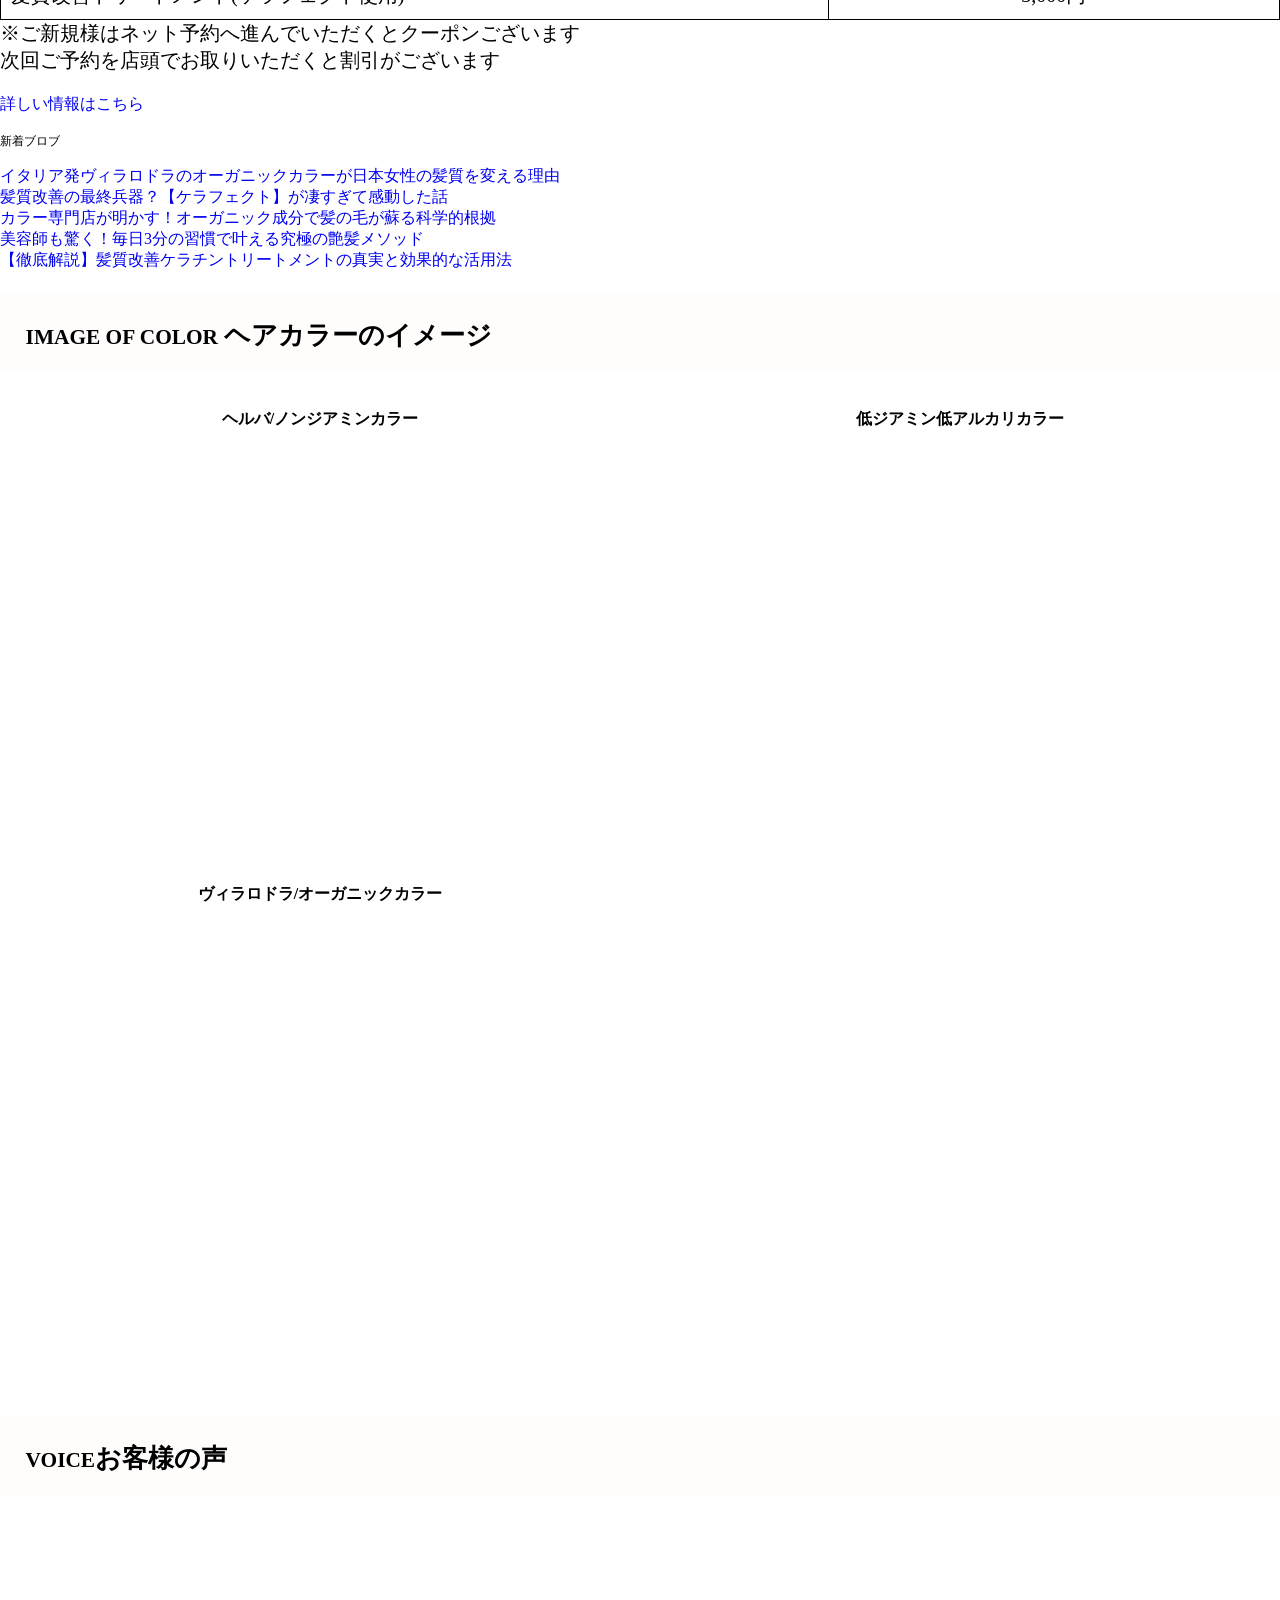
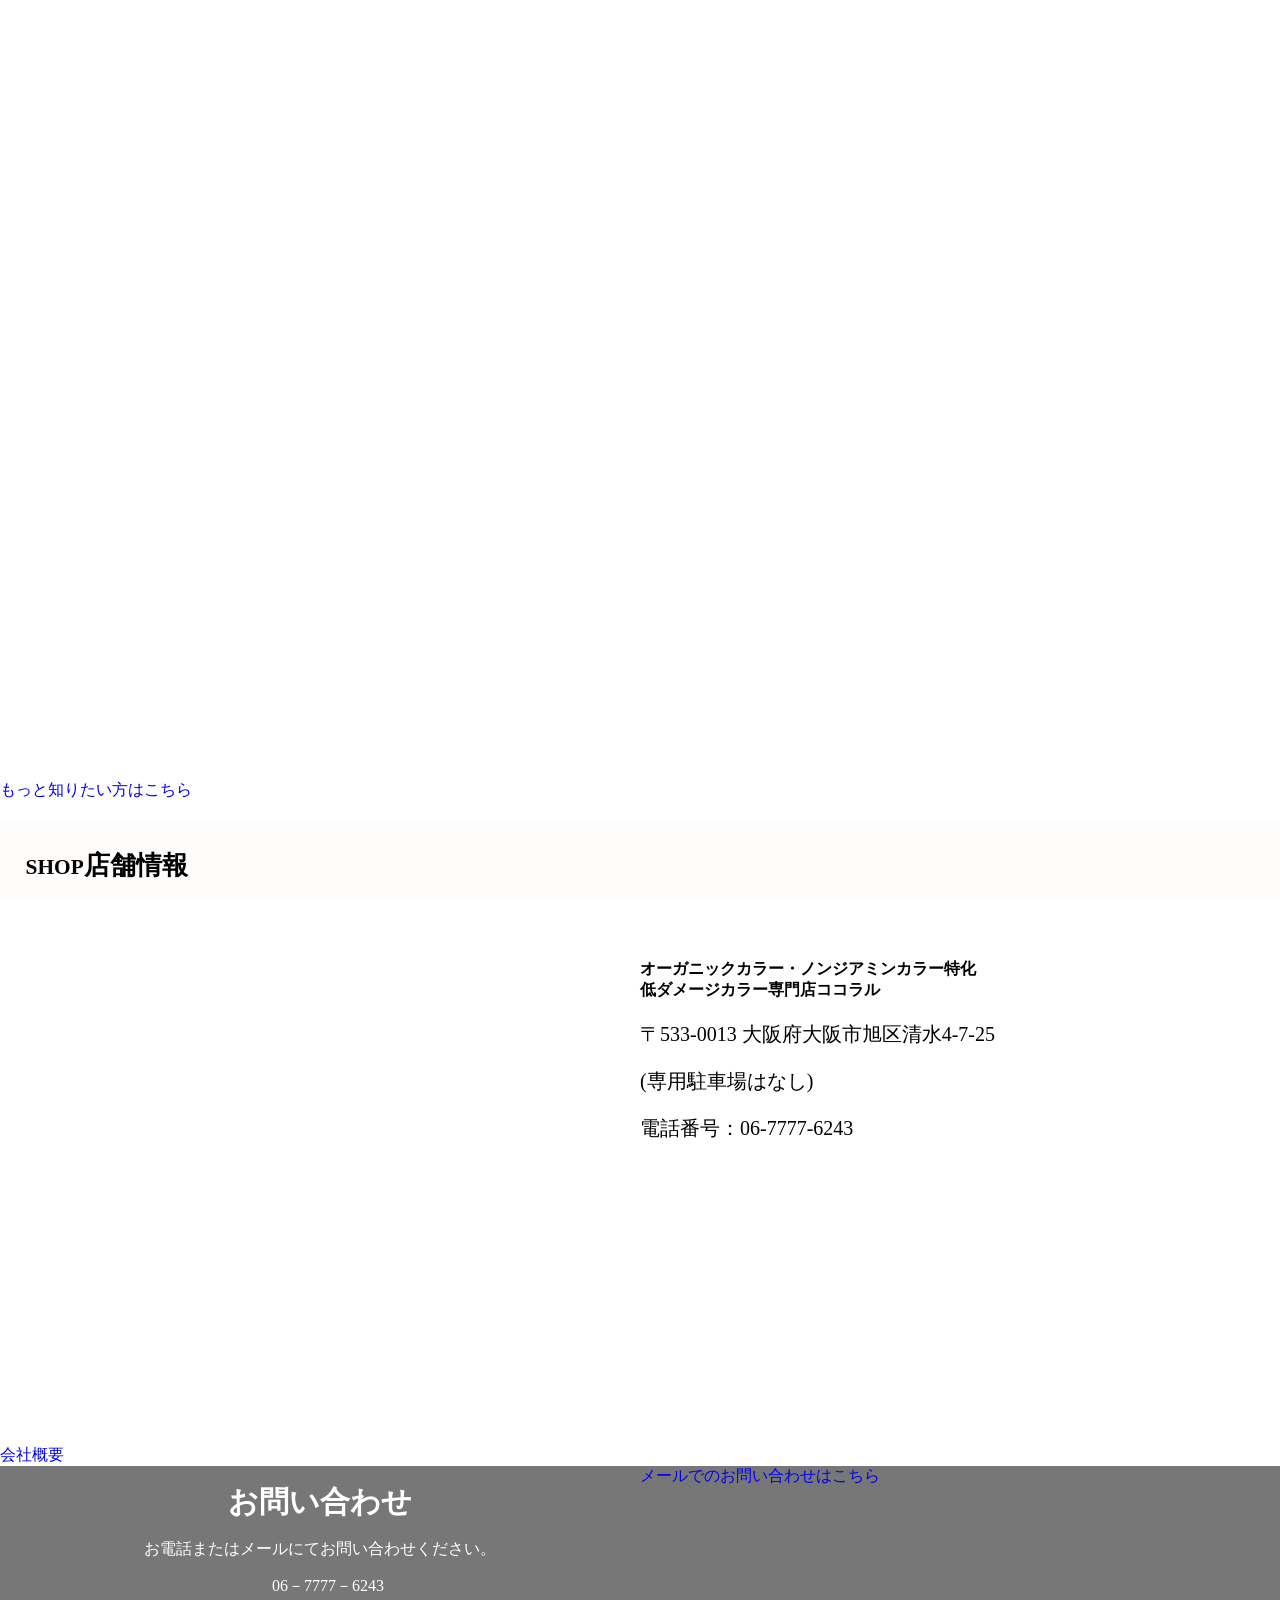
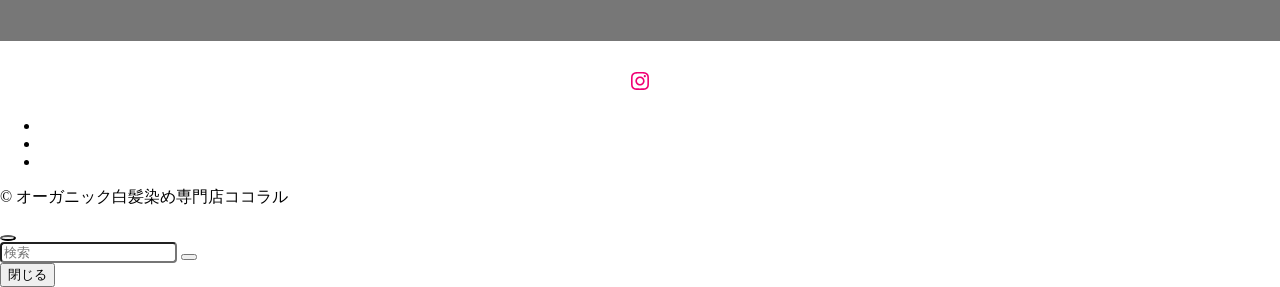
==== commit ade1b6a3: "Update remaining Natul label to Cocoraru" ====
--- a/index.html
+++ b/index.html
@@ -1,422 +1,727 @@
-<!doctype html>
-<html lang="ja">
+<!DOCTYPE html>
+<html lang="ja" data-loaded="false" data-scrolled="false" data-spmenu="closed">
 <head>
-  <meta charset="utf-8">
-  <meta name="viewport" content="width=device-width, initial-scale=1">
-  <title>cocoraru | 低刺激カラー専門店</title>
-  <meta name="description" content="大阪市旭区清水の低刺激カラー専門店。オーガニックカラー、ノンジアミンカラー、ヘナカラーで頭皮と髪に寄り添います。">
-  <meta name="theme-color" content="#6c7357">
-  <script>
-    if (location.protocol === "http:" && /(^|\.)cocoraru\.com$/i.test(location.hostname)) {
-      location.replace("https://" + location.host + location.pathname + location.search + location.hash);
-    }
-  </script>
-  <link rel="icon" href="./assets/favicon.svg" type="image/svg+xml">
-  <link rel="stylesheet" href="./styles.css">
+<meta charset="utf-8">
+<meta name="format-detection" content="telephone=no">
+<meta http-equiv="X-UA-Compatible" content="IE=edge">
+<meta name="viewport" content="width=device-width, viewport-fit=cover">
+<title>オーガニックカラー・ノンジアミンカラー特化 低ダメージカラー専門店 大阪 &#8211; 白髪染め専門店ココラル大阪</title>
+<meta name='robots' content='max-image-preview:large' />
+<link rel='dns-prefetch' href='//www.googletagmanager.com' />
+<link rel="alternate" type="application/rss+xml" title="オーガニックカラー・ノンジアミンカラー特化 低ダメージカラー専門店 大阪 &raquo; フィード" href="https://natul.net/feed/" />
+<link rel="alternate" type="application/rss+xml" title="オーガニックカラー・ノンジアミンカラー特化 低ダメージカラー専門店 大阪 &raquo; コメントフィード" href="https://natul.net/comments/feed/" />
+<style id="wp-img-auto-sizes-contain-inline-css">
+img:is([sizes=auto i],[sizes^="auto," i]){contain-intrinsic-size:3000px 1500px}
+/*# sourceURL=wp-img-auto-sizes-contain-inline-css */
+</style>
+<style id="wp-block-library-inline-css">
+:root{--wp-block-synced-color:#7a00df;--wp-block-synced-color--rgb:122,0,223;--wp-bound-block-color:var(--wp-block-synced-color);--wp-editor-canvas-background:#ddd;--wp-admin-theme-color:#007cba;--wp-admin-theme-color--rgb:0,124,186;--wp-admin-theme-color-darker-10:#006ba1;--wp-admin-theme-color-darker-10--rgb:0,107,160.5;--wp-admin-theme-color-darker-20:#005a87;--wp-admin-theme-color-darker-20--rgb:0,90,135;--wp-admin-border-width-focus:2px}@media (min-resolution:192dpi){:root{--wp-admin-border-width-focus:1.5px}}.wp-element-button{cursor:pointer}:root .has-very-light-gray-background-color{background-color:#eee}:root .has-very-dark-gray-background-color{background-color:#313131}:root .has-very-light-gray-color{color:#eee}:root .has-very-dark-gray-color{color:#313131}:root .has-vivid-green-cyan-to-vivid-cyan-blue-gradient-background{background:linear-gradient(135deg,#00d084,#0693e3)}:root .has-purple-crush-gradient-background{background:linear-gradient(135deg,#34e2e4,#4721fb 50%,#ab1dfe)}:root .has-hazy-dawn-gradient-background{background:linear-gradient(135deg,#faaca8,#dad0ec)}:root .has-subdued-olive-gradient-background{background:linear-gradient(135deg,#fafae1,#67a671)}:root .has-atomic-cream-gradient-background{background:linear-gradient(135deg,#fdd79a,#004a59)}:root .has-nightshade-gradient-background{background:linear-gradient(135deg,#330968,#31cdcf)}:root .has-midnight-gradient-background{background:linear-gradient(135deg,#020381,#2874fc)}:root{--wp--preset--font-size--normal:16px;--wp--preset--font-size--huge:42px}.has-regular-font-size{font-size:1em}.has-larger-font-size{font-size:2.625em}.has-normal-font-size{font-size:var(--wp--preset--font-size--normal)}.has-huge-font-size{font-size:var(--wp--preset--font-size--huge)}:root .has-text-align-center{text-align:center}:root .has-text-align-left{text-align:left}:root .has-text-align-right{text-align:right}.has-fit-text{white-space:nowrap!important}#end-resizable-editor-section{display:none}.aligncenter{clear:both}.items-justified-left{justify-content:flex-start}.items-justified-center{justify-content:center}.items-justified-right{justify-content:flex-end}.items-justified-space-between{justify-content:space-between}.screen-reader-text{word-wrap:normal!important;border:0;clip-path:inset(50%);height:1px;margin:-1px;overflow:hidden;padding:0;position:absolute;width:1px}.screen-reader-text:focus{background-color:#ddd;clip-path:none;color:#444;display:block;font-size:1em;height:auto;left:5px;line-height:normal;padding:15px 23px 14px;text-decoration:none;top:5px;width:auto;z-index:100000}html :where(.has-border-color){border-style:solid}html :where([style*=border-color]){border-style:solid}html :where([style*=border-top-color]){border-top-style:solid}html :where([style*=border-right-color]){border-right-style:solid}html :where([style*=border-bottom-color]){border-bottom-style:solid}html :where([style*=border-left-color]){border-left-style:solid}html :where([style*=border-width]){border-style:solid}html :where([style*=border-top-width]){border-top-style:solid}html :where([style*=border-right-width]){border-right-style:solid}html :where([style*=border-bottom-width]){border-bottom-style:solid}html :where([style*=border-left-width]){border-left-style:solid}html :where(img[class*=wp-image-]){height:auto;max-width:100%}:where(figure){margin:0 0 1em}html :where(.is-position-sticky){--wp-admin--admin-bar--position-offset:var(--wp-admin--admin-bar--height,0px)}@media screen and (max-width:600px){html :where(.is-position-sticky){--wp-admin--admin-bar--position-offset:0px}}
+
+/*# sourceURL=/wp-includes/css/dist/block-library/common.min.css */
+</style>
+<style id="wp-block-heading-inline-css">
+h1:where(.wp-block-heading).has-background,h2:where(.wp-block-heading).has-background,h3:where(.wp-block-heading).has-background,h4:where(.wp-block-heading).has-background,h5:where(.wp-block-heading).has-background,h6:where(.wp-block-heading).has-background{padding:1.25em 2.375em}h1.has-text-align-left[style*=writing-mode]:where([style*=vertical-lr]),h1.has-text-align-right[style*=writing-mode]:where([style*=vertical-rl]),h2.has-text-align-left[style*=writing-mode]:where([style*=vertical-lr]),h2.has-text-align-right[style*=writing-mode]:where([style*=vertical-rl]),h3.has-text-align-left[style*=writing-mode]:where([style*=vertical-lr]),h3.has-text-align-right[style*=writing-mode]:where([style*=vertical-rl]),h4.has-text-align-left[style*=writing-mode]:where([style*=vertical-lr]),h4.has-text-align-right[style*=writing-mode]:where([style*=vertical-rl]),h5.has-text-align-left[style*=writing-mode]:where([style*=vertical-lr]),h5.has-text-align-right[style*=writing-mode]:where([style*=vertical-rl]),h6.has-text-align-left[style*=writing-mode]:where([style*=vertical-lr]),h6.has-text-align-right[style*=writing-mode]:where([style*=vertical-rl]){rotate:180deg}
+/*# sourceURL=https://natul.net/wp-includes/blocks/heading/style.min.css */
+</style>
+<style id="wp-block-image-inline-css">
+.wp-block-image>a,.wp-block-image>figure>a{display:inline-block}.wp-block-image img{box-sizing:border-box;height:auto;max-width:100%;vertical-align:bottom}@media not (prefers-reduced-motion){.wp-block-image img.hide{visibility:hidden}.wp-block-image img.show{animation:show-content-image .4s}}.wp-block-image[style*=border-radius] img,.wp-block-image[style*=border-radius]>a{border-radius:inherit}.wp-block-image.has-custom-border img{box-sizing:border-box}.wp-block-image.aligncenter{text-align:center}.wp-block-image.alignfull>a,.wp-block-image.alignwide>a{width:100%}.wp-block-image.alignfull img,.wp-block-image.alignwide img{height:auto;width:100%}.wp-block-image .aligncenter,.wp-block-image .alignleft,.wp-block-image .alignright,.wp-block-image.aligncenter,.wp-block-image.alignleft,.wp-block-image.alignright{display:table}.wp-block-image .aligncenter>figcaption,.wp-block-image .alignleft>figcaption,.wp-block-image .alignright>figcaption,.wp-block-image.aligncenter>figcaption,.wp-block-image.alignleft>figcaption,.wp-block-image.alignright>figcaption{caption-side:bottom;display:table-caption}.wp-block-image .alignleft{float:left;margin:.5em 1em .5em 0}.wp-block-image .alignright{float:right;margin:.5em 0 .5em 1em}.wp-block-image .aligncenter{margin-left:auto;margin-right:auto}.wp-block-image :where(figcaption){margin-bottom:1em;margin-top:.5em}.wp-block-image.is-style-circle-mask img{border-radius:9999px}@supports ((-webkit-mask-image:none) or (mask-image:none)) or (-webkit-mask-image:none){.wp-block-image.is-style-circle-mask img{border-radius:0;-webkit-mask-image:url('data:image/svg+xml;utf8,<svg viewBox="0 0 100 100" xmlns="http://www.w3.org/2000/svg"><circle cx="50" cy="50" r="50"/></svg>');mask-image:url('data:image/svg+xml;utf8,<svg viewBox="0 0 100 100" xmlns="http://www.w3.org/2000/svg"><circle cx="50" cy="50" r="50"/></svg>');mask-mode:alpha;-webkit-mask-position:center;mask-position:center;-webkit-mask-repeat:no-repeat;mask-repeat:no-repeat;-webkit-mask-size:contain;mask-size:contain}}:root :where(.wp-block-image.is-style-rounded img,.wp-block-image .is-style-rounded img){border-radius:9999px}.wp-block-image figure{margin:0}.wp-lightbox-container{display:flex;flex-direction:column;position:relative}.wp-lightbox-container img{cursor:zoom-in}.wp-lightbox-container img:hover+button{opacity:1}.wp-lightbox-container button{align-items:center;backdrop-filter:blur(16px) saturate(180%);background-color:#5a5a5a40;border:none;border-radius:4px;cursor:zoom-in;display:flex;height:20px;justify-content:center;opacity:0;padding:0;position:absolute;right:16px;text-align:center;top:16px;width:20px;z-index:100}@media not (prefers-reduced-motion){.wp-lightbox-container button{transition:opacity .2s ease}}.wp-lightbox-container button:focus-visible{outline:3px auto #5a5a5a40;outline:3px auto -webkit-focus-ring-color;outline-offset:3px}.wp-lightbox-container button:hover{cursor:pointer;opacity:1}.wp-lightbox-container button:focus{opacity:1}.wp-lightbox-container button:focus,.wp-lightbox-container button:hover,.wp-lightbox-container button:not(:hover):not(:active):not(.has-background){background-color:#5a5a5a40;border:none}.wp-lightbox-overlay{box-sizing:border-box;cursor:zoom-out;height:100vh;left:0;overflow:hidden;position:fixed;top:0;visibility:hidden;width:100%;z-index:100000}.wp-lightbox-overlay .wp-lightbox-close-button{align-items:center;cursor:pointer;display:flex;font-family:inherit;gap:8px;justify-content:center;line-height:1;min-height:40px;min-width:40px;padding:0 4px;position:absolute;right:calc(env(safe-area-inset-right) + 16px);top:calc(env(safe-area-inset-top) + 16px);z-index:5000000}.wp-lightbox-overlay .wp-lightbox-close-button:focus,.wp-lightbox-overlay .wp-lightbox-close-button:hover,.wp-lightbox-overlay .wp-lightbox-close-button:not(:hover):not(:active):not(.has-background){background:none;border:none}.wp-lightbox-overlay .wp-lightbox-close-button:has(.wp-lightbox-close-text:not([hidden])) .wp-lightbox-close-icon svg{height:1em;width:1em}.wp-lightbox-overlay .wp-lightbox-close-icon svg{display:block}.wp-lightbox-overlay .wp-lightbox-navigation-button-next,.wp-lightbox-overlay .wp-lightbox-navigation-button-prev{align-items:center;bottom:16px;cursor:pointer;display:flex;font-family:inherit;gap:4px;justify-content:center;line-height:1;min-height:40px;min-width:40px;padding:0 8px;position:absolute;z-index:2000002}.wp-lightbox-overlay .wp-lightbox-navigation-button-next[hidden],.wp-lightbox-overlay .wp-lightbox-navigation-button-prev[hidden]{display:none}@media (min-width:960px){.wp-lightbox-overlay .wp-lightbox-navigation-button-next,.wp-lightbox-overlay .wp-lightbox-navigation-button-prev{bottom:50%;transform:translateY(-50%)}}.wp-lightbox-overlay .wp-lightbox-navigation-button-next:focus,.wp-lightbox-overlay .wp-lightbox-navigation-button-next:hover,.wp-lightbox-overlay .wp-lightbox-navigation-button-next:not(:hover):not(:active):not(.has-background),.wp-lightbox-overlay .wp-lightbox-navigation-button-prev:focus,.wp-lightbox-overlay .wp-lightbox-navigation-button-prev:hover,.wp-lightbox-overlay .wp-lightbox-navigation-button-prev:not(:hover):not(:active):not(.has-background){background:none;border:none;padding:0 8px}.wp-lightbox-overlay .wp-lightbox-navigation-button-next:has(.wp-lightbox-navigation-text:not([hidden])) .wp-lightbox-navigation-icon svg,.wp-lightbox-overlay .wp-lightbox-navigation-button-prev:has(.wp-lightbox-navigation-text:not([hidden])) .wp-lightbox-navigation-icon svg{display:block;height:1.5em;width:1.5em}.wp-lightbox-overlay .wp-lightbox-navigation-button-prev{left:calc(env(safe-area-inset-left) + 16px)}.wp-lightbox-overlay .wp-lightbox-navigation-button-next{right:calc(env(safe-area-inset-right) + 16px)}.wp-lightbox-overlay .wp-lightbox-navigation-icon svg{vertical-align:middle}.wp-lightbox-overlay .lightbox-image-container{height:var(--wp--lightbox-container-height);left:50%;overflow:hidden;position:absolute;top:50%;transform:translate(-50%,-50%);transform-origin:top left;width:var(--wp--lightbox-container-width);z-index:2000001}.wp-lightbox-overlay .wp-block-image{align-items:center;box-sizing:border-box;display:flex;height:100%;justify-content:center;margin:0;position:relative;transform-origin:0 0;width:100%;z-index:3000000}.wp-lightbox-overlay .wp-block-image img{height:var(--wp--lightbox-image-height);min-height:var(--wp--lightbox-image-height);min-width:var(--wp--lightbox-image-width);width:var(--wp--lightbox-image-width)}.wp-lightbox-overlay .wp-block-image figcaption{display:none}.wp-lightbox-overlay button{background:none;border:none}.wp-lightbox-overlay .scrim{background-color:#fff;height:100%;opacity:.9;position:absolute;width:100%;z-index:2000000}.wp-lightbox-overlay.active{visibility:visible}@media not (prefers-reduced-motion){.wp-lightbox-overlay.active{animation:turn-on-visibility .25s both}.wp-lightbox-overlay.active img{animation:turn-on-visibility .35s both}.wp-lightbox-overlay.show-closing-animation:not(.active){animation:turn-off-visibility .35s both}.wp-lightbox-overlay.show-closing-animation:not(.active) img{animation:turn-off-visibility .25s both}.wp-lightbox-overlay.zoom.active{animation:none;opacity:1;visibility:visible}.wp-lightbox-overlay.zoom.active .lightbox-image-container{animation:lightbox-zoom-in .4s}.wp-lightbox-overlay.zoom.active .lightbox-image-container img{animation:none}.wp-lightbox-overlay.zoom.active .scrim{animation:turn-on-visibility .4s forwards}.wp-lightbox-overlay.zoom.show-closing-animation:not(.active){animation:none}.wp-lightbox-overlay.zoom.show-closing-animation:not(.active) .lightbox-image-container{animation:lightbox-zoom-out .4s}.wp-lightbox-overlay.zoom.show-closing-animation:not(.active) .lightbox-image-container img{animation:none}.wp-lightbox-overlay.zoom.show-closing-animation:not(.active) .scrim{animation:turn-off-visibility .4s forwards}}@keyframes show-content-image{0%{visibility:hidden}99%{visibility:hidden}to{visibility:visible}}@keyframes turn-on-visibility{0%{opacity:0}to{opacity:1}}@keyframes turn-off-visibility{0%{opacity:1;visibility:visible}99%{opacity:0;visibility:visible}to{opacity:0;visibility:hidden}}@keyframes lightbox-zoom-in{0%{transform:translate(calc((-100vw + var(--wp--lightbox-scrollbar-width))/2 + var(--wp--lightbox-initial-left-position)),calc(-50vh + var(--wp--lightbox-initial-top-position))) scale(var(--wp--lightbox-scale))}to{transform:translate(-50%,-50%) scale(1)}}@keyframes lightbox-zoom-out{0%{transform:translate(-50%,-50%) scale(1);visibility:visible}99%{visibility:visible}to{transform:translate(calc((-100vw + var(--wp--lightbox-scrollbar-width))/2 + var(--wp--lightbox-initial-left-position)),calc(-50vh + var(--wp--lightbox-initial-top-position))) scale(var(--wp--lightbox-scale));visibility:hidden}}
+/*# sourceURL=https://natul.net/wp-includes/blocks/image/style.min.css */
+</style>
+<style id="wp-block-latest-posts-inline-css">
+.wp-block-latest-posts{box-sizing:border-box}.wp-block-latest-posts.alignleft{margin-right:2em}.wp-block-latest-posts.alignright{margin-left:2em}.wp-block-latest-posts.wp-block-latest-posts__list{list-style:none}.wp-block-latest-posts.wp-block-latest-posts__list li{clear:both;overflow-wrap:break-word}.wp-block-latest-posts.is-grid{display:flex;flex-wrap:wrap}.wp-block-latest-posts.is-grid li{margin:0 1.25em 1.25em 0;width:100%}@media (min-width:600px){.wp-block-latest-posts.columns-2 li{width:calc(50% - .625em)}.wp-block-latest-posts.columns-2 li:nth-child(2n){margin-right:0}.wp-block-latest-posts.columns-3 li{width:calc(33.33333% - .83333em)}.wp-block-latest-posts.columns-3 li:nth-child(3n){margin-right:0}.wp-block-latest-posts.columns-4 li{width:calc(25% - .9375em)}.wp-block-latest-posts.columns-4 li:nth-child(4n){margin-right:0}.wp-block-latest-posts.columns-5 li{width:calc(20% - 1em)}.wp-block-latest-posts.columns-5 li:nth-child(5n){margin-right:0}.wp-block-latest-posts.columns-6 li{width:calc(16.66667% - 1.04167em)}.wp-block-latest-posts.columns-6 li:nth-child(6n){margin-right:0}}:root :where(.wp-block-latest-posts.is-grid){padding:0}:root :where(.wp-block-latest-posts.wp-block-latest-posts__list){padding-left:0}.wp-block-latest-posts__post-author,.wp-block-latest-posts__post-date{display:block;font-size:.8125em}.wp-block-latest-posts__post-excerpt,.wp-block-latest-posts__post-full-content{margin-bottom:1em;margin-top:.5em}.wp-block-latest-posts__featured-image a{display:inline-block}.wp-block-latest-posts__featured-image img{height:auto;max-width:100%;width:auto}.wp-block-latest-posts__featured-image.alignleft{float:left;margin-right:1em}.wp-block-latest-posts__featured-image.alignright{float:right;margin-left:1em}.wp-block-latest-posts__featured-image.aligncenter{margin-bottom:1em;text-align:center}
+/*# sourceURL=https://natul.net/wp-includes/blocks/latest-posts/style.min.css */
+</style>
+<style id="wp-block-media-text-inline-css">
+.wp-block-media-text{box-sizing:border-box;direction:ltr;display:grid;grid-template-columns:50% 1fr;grid-template-rows:auto}.wp-block-media-text.has-media-on-the-right{grid-template-columns:1fr 50%}.wp-block-media-text.is-vertically-aligned-top>.wp-block-media-text__content,.wp-block-media-text.is-vertically-aligned-top>.wp-block-media-text__media{align-self:start}.wp-block-media-text.is-vertically-aligned-center>.wp-block-media-text__content,.wp-block-media-text.is-vertically-aligned-center>.wp-block-media-text__media,.wp-block-media-text>.wp-block-media-text__content,.wp-block-media-text>.wp-block-media-text__media{align-self:center}.wp-block-media-text.is-vertically-aligned-bottom>.wp-block-media-text__content,.wp-block-media-text.is-vertically-aligned-bottom>.wp-block-media-text__media{align-self:end}.wp-block-media-text>.wp-block-media-text__media{grid-column:1;grid-row:1;margin:0}.wp-block-media-text>.wp-block-media-text__content{direction:ltr;grid-column:2;grid-row:1;padding:0 8%;word-break:break-word}.wp-block-media-text.has-media-on-the-right>.wp-block-media-text__media{grid-column:2;grid-row:1}.wp-block-media-text.has-media-on-the-right>.wp-block-media-text__content{grid-column:1;grid-row:1}.wp-block-media-text__media a{display:block}.wp-block-media-text__media img,.wp-block-media-text__media video{height:auto;max-width:unset;vertical-align:middle;width:100%}.wp-block-media-text.is-image-fill>.wp-block-media-text__media{background-size:cover;height:100%;min-height:250px}.wp-block-media-text.is-image-fill>.wp-block-media-text__media>a{display:block;height:100%}.wp-block-media-text.is-image-fill>.wp-block-media-text__media img{clip:rect(0,0,0,0);border:0;height:1px;margin:-1px;overflow:hidden;padding:0;position:absolute;width:1px}.wp-block-media-text.is-image-fill-element>.wp-block-media-text__media{height:100%;min-height:250px;position:relative}.wp-block-media-text.is-image-fill-element>.wp-block-media-text__media>a{display:block;height:100%}.wp-block-media-text.is-image-fill-element>.wp-block-media-text__media img{height:100%;object-fit:cover;position:absolute;width:100%}@media (max-width:600px){.wp-block-media-text.is-stacked-on-mobile{grid-template-columns:100%!important}.wp-block-media-text.is-stacked-on-mobile>.wp-block-media-text__media{grid-column:1;grid-row:1}.wp-block-media-text.is-stacked-on-mobile>.wp-block-media-text__content{grid-column:1;grid-row:2}}
+/*# sourceURL=https://natul.net/wp-includes/blocks/media-text/style.min.css */
+</style>
+<style id="wp-block-paragraph-inline-css">
+.is-small-text{font-size:.875em}.is-regular-text{font-size:1em}.is-large-text{font-size:2.25em}.is-larger-text{font-size:3em}.has-drop-cap:not(:focus):first-letter{float:left;font-size:8.4em;font-style:normal;font-weight:100;line-height:.68;margin:.05em .1em 0 0;text-transform:uppercase}body.rtl .has-drop-cap:not(:focus):first-letter{float:none;margin-left:.1em}p.has-drop-cap.has-background{overflow:hidden}:root :where(p.has-background){padding:1.25em 2.375em}:where(p.has-text-color:not(.has-link-color)) a{color:inherit}p.has-text-align-left[style*="writing-mode:vertical-lr"],p.has-text-align-right[style*="writing-mode:vertical-rl"]{rotate:180deg}
+/*# sourceURL=https://natul.net/wp-includes/blocks/paragraph/style.min.css */
+</style>
+<style id="wp-block-columns-inline-css">
+.wp-block-columns{box-sizing:border-box;display:flex;flex-wrap:wrap!important}@media (min-width:782px){.wp-block-columns{flex-wrap:nowrap!important}}.wp-block-columns{align-items:normal!important}.wp-block-columns.are-vertically-aligned-top{align-items:flex-start}.wp-block-columns.are-vertically-aligned-center{align-items:center}.wp-block-columns.are-vertically-aligned-bottom{align-items:flex-end}@media (max-width:781px){.wp-block-columns:not(.is-not-stacked-on-mobile)>.wp-block-column{flex-basis:100%!important}}@media (min-width:782px){.wp-block-columns:not(.is-not-stacked-on-mobile)>.wp-block-column{flex-basis:0;flex-grow:1}.wp-block-columns:not(.is-not-stacked-on-mobile)>.wp-block-column[style*=flex-basis]{flex-grow:0}}.wp-block-columns.is-not-stacked-on-mobile{flex-wrap:nowrap!important}.wp-block-columns.is-not-stacked-on-mobile>.wp-block-column{flex-basis:0;flex-grow:1}.wp-block-columns.is-not-stacked-on-mobile>.wp-block-column[style*=flex-basis]{flex-grow:0}:where(.wp-block-columns){margin-bottom:1.75em}:where(.wp-block-columns.has-background){padding:1.25em 2.375em}.wp-block-column{flex-grow:1;min-width:0;overflow-wrap:break-word;word-break:break-word}.wp-block-column.is-vertically-aligned-top{align-self:flex-start}.wp-block-column.is-vertically-aligned-center{align-self:center}.wp-block-column.is-vertically-aligned-bottom{align-self:flex-end}.wp-block-column.is-vertically-aligned-stretch{align-self:stretch}.wp-block-column.is-vertically-aligned-bottom,.wp-block-column.is-vertically-aligned-center,.wp-block-column.is-vertically-aligned-top{width:100%}
+/*# sourceURL=https://natul.net/wp-includes/blocks/columns/style.min.css */
+</style>
+<style id="wp-block-group-inline-css">
+.wp-block-group{box-sizing:border-box}:where(.wp-block-group.wp-block-group-is-layout-constrained){position:relative}
+/*# sourceURL=https://natul.net/wp-includes/blocks/group/style.min.css */
+</style>
+<style id="wp-block-social-links-inline-css">
+.wp-block-social-links{background:none;box-sizing:border-box;margin-left:0;padding-left:0;padding-right:0;text-indent:0}.wp-block-social-links .wp-social-link a,.wp-block-social-links .wp-social-link a:hover{border-bottom:0;box-shadow:none;text-decoration:none}.wp-block-social-links .wp-social-link svg{height:1em;width:1em}.wp-block-social-links .wp-social-link span:not(.screen-reader-text){font-size:.65em;margin-left:.5em;margin-right:.5em}.wp-block-social-links.has-small-icon-size{font-size:16px}.wp-block-social-links,.wp-block-social-links.has-normal-icon-size{font-size:24px}.wp-block-social-links.has-large-icon-size{font-size:36px}.wp-block-social-links.has-huge-icon-size{font-size:48px}.wp-block-social-links.aligncenter{display:flex;justify-content:center}.wp-block-social-links.alignright{justify-content:flex-end}.wp-block-social-link{border-radius:9999px;display:block}@media not (prefers-reduced-motion){.wp-block-social-link{transition:transform .1s ease}}.wp-block-social-link{height:auto}.wp-block-social-link a{align-items:center;display:flex;line-height:0}.wp-block-social-link:hover{transform:scale(1.1)}.wp-block-social-links .wp-block-social-link.wp-social-link{display:inline-block;margin:0;padding:0}.wp-block-social-links .wp-block-social-link.wp-social-link .wp-block-social-link-anchor,.wp-block-social-links .wp-block-social-link.wp-social-link .wp-block-social-link-anchor svg,.wp-block-social-links .wp-block-social-link.wp-social-link .wp-block-social-link-anchor:active,.wp-block-social-links .wp-block-social-link.wp-social-link .wp-block-social-link-anchor:hover,.wp-block-social-links .wp-block-social-link.wp-social-link .wp-block-social-link-anchor:visited{fill:currentColor;color:currentColor}:where(.wp-block-social-links:not(.is-style-logos-only)) .wp-social-link{background-color:#f0f0f0;color:#444}:where(.wp-block-social-links:not(.is-style-logos-only)) .wp-social-link-amazon{background-color:#f90;color:#fff}:where(.wp-block-social-links:not(.is-style-logos-only)) .wp-social-link-bandcamp{background-color:#1ea0c3;color:#fff}:where(.wp-block-social-links:not(.is-style-logos-only)) .wp-social-link-behance{background-color:#0757fe;color:#fff}:where(.wp-block-social-links:not(.is-style-logos-only)) .wp-social-link-bluesky{background-color:#0a7aff;color:#fff}:where(.wp-block-social-links:not(.is-style-logos-only)) .wp-social-link-codepen{background-color:#1e1f26;color:#fff}:where(.wp-block-social-links:not(.is-style-logos-only)) .wp-social-link-deviantart{background-color:#02e49b;color:#fff}:where(.wp-block-social-links:not(.is-style-logos-only)) .wp-social-link-discord{background-color:#5865f2;color:#fff}:where(.wp-block-social-links:not(.is-style-logos-only)) .wp-social-link-dribbble{background-color:#e94c89;color:#fff}:where(.wp-block-social-links:not(.is-style-logos-only)) .wp-social-link-dropbox{background-color:#4280ff;color:#fff}:where(.wp-block-social-links:not(.is-style-logos-only)) .wp-social-link-etsy{background-color:#f45800;color:#fff}:where(.wp-block-social-links:not(.is-style-logos-only)) .wp-social-link-facebook{background-color:#0866ff;color:#fff}:where(.wp-block-social-links:not(.is-style-logos-only)) .wp-social-link-fivehundredpx{background-color:#000;color:#fff}:where(.wp-block-social-links:not(.is-style-logos-only)) .wp-social-link-flickr{background-color:#0461dd;color:#fff}:where(.wp-block-social-links:not(.is-style-logos-only)) .wp-social-link-foursquare{background-color:#e65678;color:#fff}:where(.wp-block-social-links:not(.is-style-logos-only)) .wp-social-link-github{background-color:#24292d;color:#fff}:where(.wp-block-social-links:not(.is-style-logos-only)) .wp-social-link-goodreads{background-color:#eceadd;color:#382110}:where(.wp-block-social-links:not(.is-style-logos-only)) .wp-social-link-google{background-color:#ea4434;color:#fff}:where(.wp-block-social-links:not(.is-style-logos-only)) .wp-social-link-gravatar{background-color:#1d4fc4;color:#fff}:where(.wp-block-social-links:not(.is-style-logos-only)) .wp-social-link-instagram{background-color:#f00075;color:#fff}:where(.wp-block-social-links:not(.is-style-logos-only)) .wp-social-link-lastfm{background-color:#e21b24;color:#fff}:where(.wp-block-social-links:not(.is-style-logos-only)) .wp-social-link-linkedin{background-color:#0d66c2;color:#fff}:where(.wp-block-social-links:not(.is-style-logos-only)) .wp-social-link-mastodon{background-color:#3288d4;color:#fff}:where(.wp-block-social-links:not(.is-style-logos-only)) .wp-social-link-medium{background-color:#000;color:#fff}:where(.wp-block-social-links:not(.is-style-logos-only)) .wp-social-link-meetup{background-color:#f6405f;color:#fff}:where(.wp-block-social-links:not(.is-style-logos-only)) .wp-social-link-patreon{background-color:#000;color:#fff}:where(.wp-block-social-links:not(.is-style-logos-only)) .wp-social-link-pinterest{background-color:#e60122;color:#fff}:where(.wp-block-social-links:not(.is-style-logos-only)) .wp-social-link-pocket{background-color:#ef4155;color:#fff}:where(.wp-block-social-links:not(.is-style-logos-only)) .wp-social-link-reddit{background-color:#ff4500;color:#fff}:where(.wp-block-social-links:not(.is-style-logos-only)) .wp-social-link-skype{background-color:#0478d7;color:#fff}:where(.wp-block-social-links:not(.is-style-logos-only)) .wp-social-link-snapchat{stroke:#000;background-color:#fefc00;color:#fff}:where(.wp-block-social-links:not(.is-style-logos-only)) .wp-social-link-soundcloud{background-color:#ff5600;color:#fff}:where(.wp-block-social-links:not(.is-style-logos-only)) .wp-social-link-spotify{background-color:#1bd760;color:#fff}:where(.wp-block-social-links:not(.is-style-logos-only)) .wp-social-link-telegram{background-color:#2aabee;color:#fff}:where(.wp-block-social-links:not(.is-style-logos-only)) .wp-social-link-threads{background-color:#000;color:#fff}:where(.wp-block-social-links:not(.is-style-logos-only)) .wp-social-link-tiktok{background-color:#000;color:#fff}:where(.wp-block-social-links:not(.is-style-logos-only)) .wp-social-link-tumblr{background-color:#011835;color:#fff}:where(.wp-block-social-links:not(.is-style-logos-only)) .wp-social-link-twitch{background-color:#6440a4;color:#fff}:where(.wp-block-social-links:not(.is-style-logos-only)) .wp-social-link-twitter{background-color:#1da1f2;color:#fff}:where(.wp-block-social-links:not(.is-style-logos-only)) .wp-social-link-vimeo{background-color:#1eb7ea;color:#fff}:where(.wp-block-social-links:not(.is-style-logos-only)) .wp-social-link-vk{background-color:#4680c2;color:#fff}:where(.wp-block-social-links:not(.is-style-logos-only)) .wp-social-link-wordpress{background-color:#3499cd;color:#fff}:where(.wp-block-social-links:not(.is-style-logos-only)) .wp-social-link-whatsapp{background-color:#25d366;color:#fff}:where(.wp-block-social-links:not(.is-style-logos-only)) .wp-social-link-x{background-color:#000;color:#fff}:where(.wp-block-social-links:not(.is-style-logos-only)) .wp-social-link-yelp{background-color:#d32422;color:#fff}:where(.wp-block-social-links:not(.is-style-logos-only)) .wp-social-link-youtube{background-color:red;color:#fff}:where(.wp-block-social-links.is-style-logos-only) .wp-social-link{background:none}:where(.wp-block-social-links.is-style-logos-only) .wp-social-link svg{height:1.25em;width:1.25em}:where(.wp-block-social-links.is-style-logos-only) .wp-social-link-amazon{color:#f90}:where(.wp-block-social-links.is-style-logos-only) .wp-social-link-bandcamp{color:#1ea0c3}:where(.wp-block-social-links.is-style-logos-only) .wp-social-link-behance{color:#0757fe}:where(.wp-block-social-links.is-style-logos-only) .wp-social-link-bluesky{color:#0a7aff}:where(.wp-block-social-links.is-style-logos-only) .wp-social-link-codepen{color:#1e1f26}:where(.wp-block-social-links.is-style-logos-only) .wp-social-link-deviantart{color:#02e49b}:where(.wp-block-social-links.is-style-logos-only) .wp-social-link-discord{color:#5865f2}:where(.wp-block-social-links.is-style-logos-only) .wp-social-link-dribbble{color:#e94c89}:where(.wp-block-social-links.is-style-logos-only) .wp-social-link-dropbox{color:#4280ff}:where(.wp-block-social-links.is-style-logos-only) .wp-social-link-etsy{color:#f45800}:where(.wp-block-social-links.is-style-logos-only) .wp-social-link-facebook{color:#0866ff}:where(.wp-block-social-links.is-style-logos-only) .wp-social-link-fivehundredpx{color:#000}:where(.wp-block-social-links.is-style-logos-only) .wp-social-link-flickr{color:#0461dd}:where(.wp-block-social-links.is-style-logos-only) .wp-social-link-foursquare{color:#e65678}:where(.wp-block-social-links.is-style-logos-only) .wp-social-link-github{color:#24292d}:where(.wp-block-social-links.is-style-logos-only) .wp-social-link-goodreads{color:#382110}:where(.wp-block-social-links.is-style-logos-only) .wp-social-link-google{color:#ea4434}:where(.wp-block-social-links.is-style-logos-only) .wp-social-link-gravatar{color:#1d4fc4}:where(.wp-block-social-links.is-style-logos-only) .wp-social-link-instagram{color:#f00075}:where(.wp-block-social-links.is-style-logos-only) .wp-social-link-lastfm{color:#e21b24}:where(.wp-block-social-links.is-style-logos-only) .wp-social-link-linkedin{color:#0d66c2}:where(.wp-block-social-links.is-style-logos-only) .wp-social-link-mastodon{color:#3288d4}:where(.wp-block-social-links.is-style-logos-only) .wp-social-link-medium{color:#000}:where(.wp-block-social-links.is-style-logos-only) .wp-social-link-meetup{color:#f6405f}:where(.wp-block-social-links.is-style-logos-only) .wp-social-link-patreon{color:#000}:where(.wp-block-social-links.is-style-logos-only) .wp-social-link-pinterest{color:#e60122}:where(.wp-block-social-links.is-style-logos-only) .wp-social-link-pocket{color:#ef4155}:where(.wp-block-social-links.is-style-logos-only) .wp-social-link-reddit{color:#ff4500}:where(.wp-block-social-links.is-style-logos-only) .wp-social-link-skype{color:#0478d7}:where(.wp-block-social-links.is-style-logos-only) .wp-social-link-snapchat{stroke:#000;color:#fff}:where(.wp-block-social-links.is-style-logos-only) .wp-social-link-soundcloud{color:#ff5600}:where(.wp-block-social-links.is-style-logos-only) .wp-social-link-spotify{color:#1bd760}:where(.wp-block-social-links.is-style-logos-only) .wp-social-link-telegram{color:#2aabee}:where(.wp-block-social-links.is-style-logos-only) .wp-social-link-threads{color:#000}:where(.wp-block-social-links.is-style-logos-only) .wp-social-link-tiktok{color:#000}:where(.wp-block-social-links.is-style-logos-only) .wp-social-link-tumblr{color:#011835}:where(.wp-block-social-links.is-style-logos-only) .wp-social-link-twitch{color:#6440a4}:where(.wp-block-social-links.is-style-logos-only) .wp-social-link-twitter{color:#1da1f2}:where(.wp-block-social-links.is-style-logos-only) .wp-social-link-vimeo{color:#1eb7ea}:where(.wp-block-social-links.is-style-logos-only) .wp-social-link-vk{color:#4680c2}:where(.wp-block-social-links.is-style-logos-only) .wp-social-link-whatsapp{color:#25d366}:where(.wp-block-social-links.is-style-logos-only) .wp-social-link-wordpress{color:#3499cd}:where(.wp-block-social-links.is-style-logos-only) .wp-social-link-x{color:#000}:where(.wp-block-social-links.is-style-logos-only) .wp-social-link-yelp{color:#d32422}:where(.wp-block-social-links.is-style-logos-only) .wp-social-link-youtube{color:red}.wp-block-social-links.is-style-pill-shape .wp-social-link{width:auto}:root :where(.wp-block-social-links .wp-social-link a){padding:.25em}:root :where(.wp-block-social-links.is-style-logos-only .wp-social-link a){padding:0}:root :where(.wp-block-social-links.is-style-pill-shape .wp-social-link a){padding-left:.6666666667em;padding-right:.6666666667em}.wp-block-social-links:not(.has-icon-color):not(.has-icon-background-color) .wp-social-link-snapchat .wp-block-social-link-label{color:#000}
+/*# sourceURL=https://natul.net/wp-includes/blocks/social-links/style.min.css */
+</style>
+<style id="wp-block-spacer-inline-css">
+.wp-block-spacer{clear:both}
+/*# sourceURL=https://natul.net/wp-includes/blocks/spacer/style.min.css */
+</style>
+<style id="wp-block-table-inline-css">
+.wp-block-table{overflow-x:auto}.wp-block-table table{border-collapse:collapse;width:100%}.wp-block-table thead{border-bottom:3px solid}.wp-block-table tfoot{border-top:3px solid}.wp-block-table td,.wp-block-table th{border:1px solid;padding:.5em}.wp-block-table .has-fixed-layout{table-layout:fixed;width:100%}.wp-block-table .has-fixed-layout td,.wp-block-table .has-fixed-layout th{word-break:break-word}.wp-block-table.aligncenter,.wp-block-table.alignleft,.wp-block-table.alignright{display:table;width:auto}.wp-block-table.aligncenter td,.wp-block-table.aligncenter th,.wp-block-table.alignleft td,.wp-block-table.alignleft th,.wp-block-table.alignright td,.wp-block-table.alignright th{word-break:break-word}.wp-block-table .has-subtle-light-gray-background-color{background-color:#f3f4f5}.wp-block-table .has-subtle-pale-green-background-color{background-color:#e9fbe5}.wp-block-table .has-subtle-pale-blue-background-color{background-color:#e7f5fe}.wp-block-table .has-subtle-pale-pink-background-color{background-color:#fcf0ef}.wp-block-table.is-style-stripes{background-color:initial;border-collapse:inherit;border-spacing:0}.wp-block-table.is-style-stripes tbody tr:nth-child(odd){background-color:#f0f0f0}.wp-block-table.is-style-stripes.has-subtle-light-gray-background-color tbody tr:nth-child(odd){background-color:#f3f4f5}.wp-block-table.is-style-stripes.has-subtle-pale-green-background-color tbody tr:nth-child(odd){background-color:#e9fbe5}.wp-block-table.is-style-stripes.has-subtle-pale-blue-background-color tbody tr:nth-child(odd){background-color:#e7f5fe}.wp-block-table.is-style-stripes.has-subtle-pale-pink-background-color tbody tr:nth-child(odd){background-color:#fcf0ef}.wp-block-table.is-style-stripes td,.wp-block-table.is-style-stripes th{border-color:#0000}.wp-block-table.is-style-stripes{border-bottom:1px solid #f0f0f0}.wp-block-table .has-border-color td,.wp-block-table .has-border-color th,.wp-block-table .has-border-color tr,.wp-block-table .has-border-color>*{border-color:inherit}.wp-block-table table[style*=border-top-color] tr:first-child,.wp-block-table table[style*=border-top-color] tr:first-child td,.wp-block-table table[style*=border-top-color] tr:first-child th,.wp-block-table table[style*=border-top-color]>*,.wp-block-table table[style*=border-top-color]>* td,.wp-block-table table[style*=border-top-color]>* th{border-top-color:inherit}.wp-block-table table[style*=border-top-color] tr:not(:first-child){border-top-color:initial}.wp-block-table table[style*=border-right-color] td:last-child,.wp-block-table table[style*=border-right-color] th,.wp-block-table table[style*=border-right-color] tr,.wp-block-table table[style*=border-right-color]>*{border-right-color:inherit}.wp-block-table table[style*=border-bottom-color] tr:last-child,.wp-block-table table[style*=border-bottom-color] tr:last-child td,.wp-block-table table[style*=border-bottom-color] tr:last-child th,.wp-block-table table[style*=border-bottom-color]>*,.wp-block-table table[style*=border-bottom-color]>* td,.wp-block-table table[style*=border-bottom-color]>* th{border-bottom-color:inherit}.wp-block-table table[style*=border-bottom-color] tr:not(:last-child){border-bottom-color:initial}.wp-block-table table[style*=border-left-color] td:first-child,.wp-block-table table[style*=border-left-color] th,.wp-block-table table[style*=border-left-color] tr,.wp-block-table table[style*=border-left-color]>*{border-left-color:inherit}.wp-block-table table[style*=border-style] td,.wp-block-table table[style*=border-style] th,.wp-block-table table[style*=border-style] tr,.wp-block-table table[style*=border-style]>*{border-style:inherit}.wp-block-table table[style*=border-width] td,.wp-block-table table[style*=border-width] th,.wp-block-table table[style*=border-width] tr,.wp-block-table table[style*=border-width]>*{border-style:inherit;border-width:inherit}
+/*# sourceURL=https://natul.net/wp-includes/blocks/table/style.min.css */
+</style>
+
+<link rel='stylesheet' id='swell-icons-css' href='https://natul.net/wp-content/themes/swell/build/css/swell-icons.css?ver=0809162629' media='all' />
+<link rel='stylesheet' id='main_style-css' href='https://natul.net/wp-content/themes/swell/build/css/main.css?ver=0809162629' media='all' />
+<link rel='stylesheet' id='swell_blocks-css' href='https://natul.net/wp-content/themes/swell/build/css/blocks.css?ver=0809162629' media='all' />
+<style id="swell_custom-inline-css">
+:root{--swl-fz--content:4vw;--swl-font_family:"Helvetica Neue", Arial, "Hiragino Kaku Gothic ProN", "Hiragino Sans", Meiryo, sans-serif;--swl-font_weight:400;--color_main:#ecccd4;--color_text:#333;--color_link:#1176d4;--color_htag:#f69696;--color_bg:#ffffff;--color_gradient1:#d8ffff;--color_gradient2:#87e7ff;--color_main_thin:rgba(255, 255, 255, 0.05 );--color_main_dark:rgba(177, 153, 159, 1 );--color_list_check:#ecccd4;--color_list_num:#ecccd4;--color_list_good:#86dd7b;--color_list_triangle:#f4e03a;--color_list_bad:#f36060;--color_faq_q:#d55656;--color_faq_a:#6599b7;--color_icon_good:#3cd250;--color_icon_good_bg:#ecffe9;--color_icon_bad:#4b73eb;--color_icon_bad_bg:#eafaff;--color_icon_info:#f578b4;--color_icon_info_bg:#fff0fa;--color_icon_announce:#ffa537;--color_icon_announce_bg:#fff5f0;--color_icon_pen:#7a7a7a;--color_icon_pen_bg:#f7f7f7;--color_icon_book:#787364;--color_icon_book_bg:#f8f6ef;--color_icon_point:#ffa639;--color_icon_check:#86d67c;--color_icon_batsu:#f36060;--color_icon_hatena:#5295cc;--color_icon_caution:#f7da38;--color_icon_memo:#84878a;--color_deep01:#e44141;--color_deep02:#3d79d5;--color_deep03:#63a84d;--color_deep04:#f09f4d;--color_pale01:#fff2f0;--color_pale02:#f3f8fd;--color_pale03:#f1f9ee;--color_pale04:#fdf9ee;--color_mark_blue:#b281e2;--color_mark_green:#bdf9c3;--color_mark_yellow:#fcf69f;--color_mark_orange:#ffddbc;--border01:solid 1px var(--color_main);--border02:double 4px var(--color_main);--border03:dashed 2px var(--color_border);--border04:solid 4px var(--color_gray);--card_posts_thumb_ratio:56.25%;--list_posts_thumb_ratio:61.805%;--big_posts_thumb_ratio:56.25%;--thumb_posts_thumb_ratio:61.805%;--blogcard_thumb_ratio:56.25%;--color_header_bg:#ecccd4;--color_header_text:#333;--color_footer_bg:#fdfdfd;--color_footer_text:#333;--container_size:1200px;--article_size:900px;--logo_size_sp:80px;--logo_size_pc:130px;--logo_size_pcfix:80px;}.swl-cell-bg[data-icon="doubleCircle"]{--cell-icon-color:#ffc977}.swl-cell-bg[data-icon="circle"]{--cell-icon-color:#94e29c}.swl-cell-bg[data-icon="triangle"]{--cell-icon-color:#eeda2f}.swl-cell-bg[data-icon="close"]{--cell-icon-color:#ec9191}.swl-cell-bg[data-icon="hatena"]{--cell-icon-color:#93c9da}.swl-cell-bg[data-icon="check"]{--cell-icon-color:#94e29c}.swl-cell-bg[data-icon="line"]{--cell-icon-color:#9b9b9b}.cap_box[data-colset="col1"]{--capbox-color:#7c3448;--capbox-color--bg:#ffffff}.cap_box[data-colset="col2"]{--capbox-color:#5fb9f5;--capbox-color--bg:#edf5ff}.cap_box[data-colset="col3"]{--capbox-color:#2fcd90;--capbox-color--bg:#eafaf2}.red_{--the-btn-color:#f74a4a;--the-btn-color2:#ffbc49;--the-solid-shadow: rgba(185, 56, 56, 1 )}.blue_{--the-btn-color:#338df4;--the-btn-color2:#35eaff;--the-solid-shadow: rgba(38, 106, 183, 1 )}.green_{--the-btn-color:#62d847;--the-btn-color2:#7bf7bd;--the-solid-shadow: rgba(74, 162, 53, 1 )}.is-style-btn_normal{--the-btn-radius:80px}.is-style-btn_solid{--the-btn-radius:80px}.is-style-btn_shiny{--the-btn-radius:80px}.is-style-btn_line{--the-btn-radius:80px}.post_content blockquote{padding:1.5em 2em 1.5em 3em}.post_content blockquote::before{content:"";display:block;width:5px;height:calc(100% - 3em);top:1.5em;left:1.5em;border-left:solid 1px rgba(180,180,180,.75);border-right:solid 1px rgba(180,180,180,.75);}.mark_blue{background:-webkit-linear-gradient(transparent 64%,var(--color_mark_blue) 0%);background:linear-gradient(transparent 64%,var(--color_mark_blue) 0%)}.mark_green{background:-webkit-linear-gradient(transparent 64%,var(--color_mark_green) 0%);background:linear-gradient(transparent 64%,var(--color_mark_green) 0%)}.mark_yellow{background:-webkit-linear-gradient(transparent 64%,var(--color_mark_yellow) 0%);background:linear-gradient(transparent 64%,var(--color_mark_yellow) 0%)}.mark_orange{background:-webkit-linear-gradient(transparent 64%,var(--color_mark_orange) 0%);background:linear-gradient(transparent 64%,var(--color_mark_orange) 0%)}[class*="is-style-icon_"]{color:#333;border-width:0}[class*="is-style-big_icon_"]{border-width:2px;border-style:solid}[data-col="gray"] .c-balloon__text{background:#f7f7f7;border-color:#ccc}[data-col="gray"] .c-balloon__before{border-right-color:#f7f7f7}[data-col="green"] .c-balloon__text{background:#d1f8c2;border-color:#9ddd93}[data-col="green"] .c-balloon__before{border-right-color:#d1f8c2}[data-col="blue"] .c-balloon__text{background:#e2f6ff;border-color:#93d2f0}[data-col="blue"] .c-balloon__before{border-right-color:#e2f6ff}[data-col="red"] .c-balloon__text{background:#ffebeb;border-color:#f48789}[data-col="red"] .c-balloon__before{border-right-color:#ffebeb}[data-col="yellow"] .c-balloon__text{background:#f9f7d2;border-color:#fbe593}[data-col="yellow"] .c-balloon__before{border-right-color:#f9f7d2}.-type-list2 .p-postList__body::after,.-type-big .p-postList__body::after{content: "READ MORE »";}.c-postThumb__cat{background-color:#ecccd4;color:#fff;background-image: repeating-linear-gradient(-45deg,rgba(255,255,255,.1),rgba(255,255,255,.1) 6px,transparent 6px,transparent 12px)}.post_content h2:where(:not([class^="swell-block-"]):not(.faq_q):not(.p-postList__title)){padding:1em;border-radius:2px;background:rgba(255, 188, 188, 0.05 )}.post_content h2:where(:not([class^="swell-block-"]):not(.faq_q):not(.p-postList__title))::before{position:absolute;display:block;pointer-events:none;content:"";width:calc(100% - 8px);height:calc(100% - 8px);top:4px;left:4px;right:auto;bottom:auto;border:dashed 1px rgba(246, 150, 150, 0.5 )}.post_content h3:where(:not([class^="swell-block-"]):not(.faq_q):not(.p-postList__title)){border-left:solid 4px var(--color_htag);padding:.25em 0 .25em 16px}.post_content h4:where(:not([class^="swell-block-"]):not(.faq_q):not(.p-postList__title)){padding:0 0 0 16px;border-left:solid 2px var(--color_htag)}.post_content h2.is-style-section_ttl{padding-bottom:.75em}.post_content h2.is-style-section_ttl::after{position:absolute;top:auto;bottom:0;left:calc(50% - 1.25em);right:auto;display:block;width:2.5em;height:1px;border-radius:2px;pointer-events:none;background:currentColor;content:"";background:#e1854e}.post_content h2.is-style-section_ttl.has-text-align-left::after{left:0px;right:auto}.post_content h2.is-style-section_ttl.has-text-align-right::after{left:auto;right:0}.l-header{box-shadow: 0 1px 4px rgba(0,0,0,.12)}.c-gnav a::after{background:var(--color_main);width:100%;height:2px;transform:scaleX(0)}.p-spHeadMenu .menu-item.-current{border-bottom-color:var(--color_main)}.c-gnav > li:hover > a::after,.c-gnav > .-current > a::after{transform: scaleX(1)}.c-gnav .sub-menu{color:#333;background:#fff}.l-fixHeader::before{opacity:1}#pagetop{border-radius:50%}.c-widget__title.-spmenu{padding:.5em .75em;border-radius:var(--swl-radius--2, 0px);background:var(--color_main);color:#fff;}.c-widget__title.-footer{padding:.5em}.c-widget__title.-footer::before{content:"";bottom:0;left:0;width:40%;z-index:1;background:var(--color_main)}.c-widget__title.-footer::after{content:"";bottom:0;left:0;width:100%;background:var(--color_border)}.c-secTitle{border-left:solid 2px var(--color_main);padding:0em .75em}.p-spMenu{color:#333}.p-spMenu__inner::before{background:#fdfdfd;opacity:1}.p-spMenu__overlay{background:#000;opacity:0.6}[class*="page-numbers"]{color:#fff;background-color:#dedede}a{text-decoration: none}.l-topTitleArea.c-filterLayer::before{background-color:#000;opacity:0.2;content:""}@media screen and (min-width: 960px){:root{}}@media screen and (max-width: 959px){:root{}.l-header__logo{margin-right:auto}.l-header__inner{-webkit-box-pack:end;-webkit-justify-content:flex-end;justify-content:flex-end}}@media screen and (min-width: 600px){:root{--swl-fz--content:16px;}}@media screen and (max-width: 599px){:root{}}@media (min-width: 1108px) {.alignwide{left:-100px;width:calc(100% + 200px);}}@media (max-width: 1108px) {.-sidebar-off .swell-block-fullWide__inner.l-container .alignwide{left:0px;width:100%;}}.l-fixHeader .l-fixHeader__gnav{order:0}[data-scrolled=true] .l-fixHeader[data-ready]{opacity:1;-webkit-transform:translateY(0)!important;transform:translateY(0)!important;visibility:visible}.-body-solid .l-fixHeader{box-shadow:0 2px 4px var(--swl-color_shadow)}.l-fixHeader__inner{align-items:stretch;color:var(--color_header_text);display:flex;padding-bottom:0;padding-top:0;position:relative;z-index:1}.l-fixHeader__logo{align-items:center;display:flex;line-height:1;margin-right:24px;order:0;padding:16px 0}.is-style-btn_normal a,.is-style-btn_shiny a{box-shadow:var(--swl-btn_shadow)}.c-shareBtns__btn,.is-style-balloon>.c-tabList .c-tabList__button,.p-snsCta,[class*=page-numbers]{box-shadow:var(--swl-box_shadow)}.p-articleThumb__img,.p-articleThumb__youtube{box-shadow:var(--swl-img_shadow)}.p-pickupBanners__item .c-bannerLink,.p-postList__thumb{box-shadow:0 2px 8px rgba(0,0,0,.1),0 4px 4px -4px rgba(0,0,0,.1)}.p-postList.-w-ranking li:before{background-image:repeating-linear-gradient(-45deg,hsla(0,0%,100%,.1),hsla(0,0%,100%,.1) 6px,transparent 0,transparent 12px);box-shadow:1px 1px 4px rgba(0,0,0,.2)}:root{--swl-radius--2:2px;--swl-radius--4:4px;--swl-radius--8:8px}.c-categoryList__link,.c-tagList__link,.tag-cloud-link{border-radius:16px;padding:6px 10px}.-related .p-postList__thumb,.is-style-bg_gray,.is-style-bg_main,.is-style-bg_main_thin,.is-style-bg_stripe,.is-style-border_dg,.is-style-border_dm,.is-style-border_sg,.is-style-border_sm,.is-style-dent_box,.is-style-note_box,.is-style-stitch,[class*=is-style-big_icon_],input[type=number],input[type=text],textarea{border-radius:4px}.-ps-style-img .p-postList__link,.-type-thumb .p-postList__link,.p-postList__thumb{border-radius:12px;overflow:hidden;z-index:0}.c-widget .-type-list.-w-ranking .p-postList__item:before{border-radius:16px;left:2px;top:2px}.c-widget .-type-card.-w-ranking .p-postList__item:before{border-radius:0 0 4px 4px}.c-postThumb__cat{border-radius:16px;margin:.5em;padding:0 8px}.cap_box_ttl{border-radius:2px 2px 0 0}.cap_box_content{border-radius:0 0 2px 2px}.cap_box.is-style-small_ttl .cap_box_content{border-radius:0 2px 2px 2px}.cap_box.is-style-inner .cap_box_content,.cap_box.is-style-onborder_ttl .cap_box_content,.cap_box.is-style-onborder_ttl2 .cap_box_content,.cap_box.is-style-onborder_ttl2 .cap_box_ttl,.cap_box.is-style-shadow{border-radius:2px}.is-style-more_btn a,.p-postList__body:after,.submit{border-radius:40px}@media (min-width:960px){#sidebar .-type-list .p-postList__thumb{border-radius:8px}}@media not all and (min-width:960px){.-ps-style-img .p-postList__link,.-type-thumb .p-postList__link,.p-postList__thumb{border-radius:8px}}@media (min-width:960px){.-series .l-header__inner{align-items:stretch;display:flex}.-series .l-header__logo{align-items:center;display:flex;flex-wrap:wrap;margin-right:24px;padding:16px 0}.-series .l-header__logo .c-catchphrase{font-size:13px;padding:4px 0}.-series .c-headLogo{margin-right:16px}.-series-right .l-header__inner{justify-content:space-between}.-series-right .c-gnavWrap{margin-left:auto}.-series-right .w-header{margin-left:12px}.-series-left .w-header{margin-left:auto}}@media (min-width:960px) and (min-width:600px){.-series .c-headLogo{max-width:400px}}.c-gnav .sub-menu a:before,.c-listMenu a:before{-webkit-font-smoothing:antialiased;-moz-osx-font-smoothing:grayscale;font-family:icomoon!important;font-style:normal;font-variant:normal;font-weight:400;line-height:1;text-transform:none}.c-submenuToggleBtn{display:none}.c-listMenu a{padding:.75em 1em .75em 1.5em;transition:padding .25s}.c-listMenu a:hover{padding-left:1.75em;padding-right:.75em}.c-gnav .sub-menu a:before,.c-listMenu a:before{color:inherit;content:"\e921";display:inline-block;left:2px;position:absolute;top:50%;-webkit-transform:translateY(-50%);transform:translateY(-50%);vertical-align:middle}.widget_categories>ul>.cat-item>a,.wp-block-categories-list>li>a{padding-left:1.75em}.c-listMenu .children,.c-listMenu .sub-menu{margin:0}.c-listMenu .children a,.c-listMenu .sub-menu a{font-size:.9em;padding-left:2.5em}.c-listMenu .children a:before,.c-listMenu .sub-menu a:before{left:1em}.c-listMenu .children a:hover,.c-listMenu .sub-menu a:hover{padding-left:2.75em}.c-listMenu .children ul a,.c-listMenu .sub-menu ul a{padding-left:3.25em}.c-listMenu .children ul a:before,.c-listMenu .sub-menu ul a:before{left:1.75em}.c-listMenu .children ul a:hover,.c-listMenu .sub-menu ul a:hover{padding-left:3.5em}.c-gnav li:hover>.sub-menu{opacity:1;visibility:visible}.c-gnav .sub-menu:before{background:inherit;content:"";height:100%;left:0;position:absolute;top:0;width:100%;z-index:0}.c-gnav .sub-menu .sub-menu{left:100%;top:0;z-index:-1}.c-gnav .sub-menu a{padding-left:2em}.c-gnav .sub-menu a:before{left:.5em}.c-gnav .sub-menu a:hover .ttl{left:4px}:root{--color_content_bg:var(--color_bg);--mv_btn_radius:40px;--mv_slide_animation:no;}.c-widget__title.-side{padding:.5em}.c-widget__title.-side::before{content:"";bottom:0;left:0;width:40%;z-index:1;background:var(--color_main)}.c-widget__title.-side::after{content:"";bottom:0;left:0;width:100%;background:var(--color_border)}.top #content{padding-top:0}.p-mainVisual__inner{height:auto}.p-mainVisual .c-filterLayer::before{background-color:#ffffff;opacity:0.2;content:""}.-type-slider .p-mainVisual__scroll{padding-bottom: 16px}.page.-index-off .w-beforeToc{display:none}@media screen and (min-width: 960px){:root{}.p-mainVisual__inner{height:auto}}@media screen and (max-width: 959px){:root{}}@media screen and (min-width: 600px){:root{}}@media screen and (max-width: 599px){:root{}}.swell-block-fullWide__inner.l-container{--swl-fw_inner_pad:var(--swl-pad_container,0px)}@media (min-width:960px){.-sidebar-on .l-content .alignfull,.-sidebar-on .l-content .alignwide{left:-16px;width:calc(100% + 32px)}.swell-block-fullWide__inner.l-article{--swl-fw_inner_pad:var(--swl-pad_post_content,0px)}.-sidebar-on .swell-block-fullWide__inner .alignwide{left:0;width:100%}.-sidebar-on .swell-block-fullWide__inner .alignfull{left:calc(0px - var(--swl-fw_inner_pad, 0))!important;margin-left:0!important;margin-right:0!important;width:calc(100% + var(--swl-fw_inner_pad, 0)*2)!important}}.-index-off .p-toc,.swell-toc-placeholder:empty{display:none}.p-toc.-modal{height:100%;margin:0;overflow-y:auto;padding:0}#main_content .p-toc{border-radius:var(--swl-radius--2,0);margin:4em auto;max-width:800px}#sidebar .p-toc{margin-top:-.5em}.p-toc .__pn:before{content:none!important;counter-increment:none}.p-toc .__prev{margin:0 0 1em}.p-toc .__next{margin:1em 0 0}.p-toc.is-omitted:not([data-omit=ct]) [data-level="2"] .p-toc__childList{height:0;margin-bottom:-.5em;visibility:hidden}.p-toc.is-omitted:not([data-omit=nest]){position:relative}.p-toc.is-omitted:not([data-omit=nest]):before{background:linear-gradient(hsla(0,0%,100%,0),var(--color_bg));bottom:5em;content:"";height:4em;left:0;opacity:.75;pointer-events:none;position:absolute;width:100%;z-index:1}.p-toc.is-omitted:not([data-omit=nest]):after{background:var(--color_bg);bottom:0;content:"";height:5em;left:0;opacity:.75;position:absolute;width:100%;z-index:1}.p-toc.is-omitted:not([data-omit=nest]) .__next,.p-toc.is-omitted:not([data-omit=nest]) [data-omit="1"]{display:none}.p-toc .p-toc__expandBtn{background-color:#f7f7f7;border:rgba(0,0,0,.2);border-radius:5em;box-shadow:0 0 0 1px #bbb;color:#333;display:block;font-size:14px;line-height:1.5;margin:.75em auto 0;min-width:6em;padding:.5em 1em;position:relative;transition:box-shadow .25s;z-index:2}.p-toc[data-omit=nest] .p-toc__expandBtn{display:inline-block;font-size:13px;margin:0 0 0 1.25em;padding:.5em .75em}.p-toc:not([data-omit=nest]) .p-toc__expandBtn:after,.p-toc:not([data-omit=nest]) .p-toc__expandBtn:before{border-top-color:inherit;border-top-style:dotted;border-top-width:3px;content:"";display:block;height:1px;position:absolute;top:calc(50% - 1px);transition:border-color .25s;width:100%;width:22px}.p-toc:not([data-omit=nest]) .p-toc__expandBtn:before{right:calc(100% + 1em)}.p-toc:not([data-omit=nest]) .p-toc__expandBtn:after{left:calc(100% + 1em)}.p-toc.is-expanded .p-toc__expandBtn{border-color:transparent}.p-toc__ttl{display:block;font-size:1.2em;line-height:1;position:relative;text-align:center}.p-toc__ttl:before{content:"\e918";display:inline-block;font-family:icomoon;margin-right:.5em;padding-bottom:2px;vertical-align:middle}#index_modal .p-toc__ttl{margin-bottom:.5em}.p-toc__list li{line-height:1.6}.p-toc__list>li+li{margin-top:.5em}.p-toc__list .p-toc__childList{padding-left:.5em}.p-toc__list [data-level="3"]{font-size:.9em}.p-toc__list .mininote{display:none}.post_content .p-toc__list{padding-left:0}#sidebar .p-toc__list{margin-bottom:0}#sidebar .p-toc__list .p-toc__childList{padding-left:0}.p-toc__link{color:inherit;font-size:inherit;text-decoration:none}.p-toc__link:hover{opacity:.8}.p-toc.-double{background:var(--color_gray);background:linear-gradient(-45deg,transparent 25%,var(--color_gray) 25%,var(--color_gray) 50%,transparent 50%,transparent 75%,var(--color_gray) 75%,var(--color_gray));background-clip:padding-box;background-size:4px 4px;border-bottom:4px double var(--color_border);border-top:4px double var(--color_border);padding:1.5em 1em 1em}.p-toc.-double .p-toc__ttl{margin-bottom:.75em}@media (min-width:960px){#main_content .p-toc{width:92%}}@media (hover:hover){.p-toc .p-toc__expandBtn:hover{border-color:transparent;box-shadow:0 0 0 2px currentcolor}}@media (min-width:600px){.p-toc.-double{padding:2em}}
+/*# sourceURL=swell_custom-inline-css */
+</style>
+<link rel='stylesheet' id='swell-parts/footer-css' href='https://natul.net/wp-content/themes/swell/build/css/modules/parts/footer.css?ver=0809162629' media='all' />
+<link rel='stylesheet' id='swell-parts/main-visual--single-css' href='https://natul.net/wp-content/themes/swell/build/css/modules/parts/main-visual--single.css?ver=0809162629' media='all' />
+<link rel='stylesheet' id='swell-page/page-css' href='https://natul.net/wp-content/themes/swell/build/css/modules/page/page.css?ver=0809162629' media='all' />
+<style id="classic-theme-styles-inline-css">
+/*! This file is auto-generated */
+.wp-block-button__link{color:#fff;background-color:#32373c;border-radius:9999px;box-shadow:none;text-decoration:none;padding:calc(.667em + 2px) calc(1.333em + 2px);font-size:1.125em}.wp-block-file__button{background:#32373c;color:#fff;text-decoration:none}
+/*# sourceURL=/wp-includes/css/classic-themes.min.css */
+</style>
+
+<style id="global-styles-inline-css">
+:root{--wp--preset--aspect-ratio--square: 1;--wp--preset--aspect-ratio--4-3: 4/3;--wp--preset--aspect-ratio--3-4: 3/4;--wp--preset--aspect-ratio--3-2: 3/2;--wp--preset--aspect-ratio--2-3: 2/3;--wp--preset--aspect-ratio--16-9: 16/9;--wp--preset--aspect-ratio--9-16: 9/16;--wp--preset--color--black: #000;--wp--preset--color--cyan-bluish-gray: #abb8c3;--wp--preset--color--white: #fff;--wp--preset--color--pale-pink: #f78da7;--wp--preset--color--vivid-red: #cf2e2e;--wp--preset--color--luminous-vivid-orange: #ff6900;--wp--preset--color--luminous-vivid-amber: #fcb900;--wp--preset--color--light-green-cyan: #7bdcb5;--wp--preset--color--vivid-green-cyan: #00d084;--wp--preset--color--pale-cyan-blue: #8ed1fc;--wp--preset--color--vivid-cyan-blue: #0693e3;--wp--preset--color--vivid-purple: #9b51e0;--wp--preset--color--swl-main: var(--color_main);--wp--preset--color--swl-main-thin: var(--color_main_thin);--wp--preset--color--swl-gray: var(--color_gray);--wp--preset--color--swl-deep-01: var(--color_deep01);--wp--preset--color--swl-deep-02: var(--color_deep02);--wp--preset--color--swl-deep-03: var(--color_deep03);--wp--preset--color--swl-deep-04: var(--color_deep04);--wp--preset--color--swl-pale-01: var(--color_pale01);--wp--preset--color--swl-pale-02: var(--color_pale02);--wp--preset--color--swl-pale-03: var(--color_pale03);--wp--preset--color--swl-pale-04: var(--color_pale04);--wp--preset--gradient--vivid-cyan-blue-to-vivid-purple: linear-gradient(135deg,rgb(6,147,227) 0%,rgb(155,81,224) 100%);--wp--preset--gradient--light-green-cyan-to-vivid-green-cyan: linear-gradient(135deg,rgb(122,220,180) 0%,rgb(0,208,130) 100%);--wp--preset--gradient--luminous-vivid-amber-to-luminous-vivid-orange: linear-gradient(135deg,rgb(252,185,0) 0%,rgb(255,105,0) 100%);--wp--preset--gradient--luminous-vivid-orange-to-vivid-red: linear-gradient(135deg,rgb(255,105,0) 0%,rgb(207,46,46) 100%);--wp--preset--gradient--very-light-gray-to-cyan-bluish-gray: linear-gradient(135deg,rgb(238,238,238) 0%,rgb(169,184,195) 100%);--wp--preset--gradient--cool-to-warm-spectrum: linear-gradient(135deg,rgb(74,234,220) 0%,rgb(151,120,209) 20%,rgb(207,42,186) 40%,rgb(238,44,130) 60%,rgb(251,105,98) 80%,rgb(254,248,76) 100%);--wp--preset--gradient--blush-light-purple: linear-gradient(135deg,rgb(255,206,236) 0%,rgb(152,150,240) 100%);--wp--preset--gradient--blush-bordeaux: linear-gradient(135deg,rgb(254,205,165) 0%,rgb(254,45,45) 50%,rgb(107,0,62) 100%);--wp--preset--gradient--luminous-dusk: linear-gradient(135deg,rgb(255,203,112) 0%,rgb(199,81,192) 50%,rgb(65,88,208) 100%);--wp--preset--gradient--pale-ocean: linear-gradient(135deg,rgb(255,245,203) 0%,rgb(182,227,212) 50%,rgb(51,167,181) 100%);--wp--preset--gradient--electric-grass: linear-gradient(135deg,rgb(202,248,128) 0%,rgb(113,206,126) 100%);--wp--preset--gradient--midnight: linear-gradient(135deg,rgb(2,3,129) 0%,rgb(40,116,252) 100%);--wp--preset--font-size--small: 0.9em;--wp--preset--font-size--medium: 1.1em;--wp--preset--font-size--large: 1.25em;--wp--preset--font-size--x-large: 42px;--wp--preset--font-size--xs: 0.75em;--wp--preset--font-size--huge: 1.6em;--wp--preset--spacing--20: 0.44rem;--wp--preset--spacing--30: 0.67rem;--wp--preset--spacing--40: 1rem;--wp--preset--spacing--50: 1.5rem;--wp--preset--spacing--60: 2.25rem;--wp--preset--spacing--70: 3.38rem;--wp--preset--spacing--80: 5.06rem;--wp--preset--shadow--natural: 6px 6px 9px rgba(0, 0, 0, 0.2);--wp--preset--shadow--deep: 12px 12px 50px rgba(0, 0, 0, 0.4);--wp--preset--shadow--sharp: 6px 6px 0px rgba(0, 0, 0, 0.2);--wp--preset--shadow--outlined: 6px 6px 0px -3px rgb(255, 255, 255), 6px 6px rgb(0, 0, 0);--wp--preset--shadow--crisp: 6px 6px 0px rgb(0, 0, 0);}:where(body) { margin: 0; }:where(.is-layout-flex){gap: 0.5em;}:where(.is-layout-grid){gap: 0.5em;}body .is-layout-flex{display: flex;}.is-layout-flex{flex-wrap: wrap;align-items: center;}.is-layout-flex > :is(*, div){margin: 0;}body .is-layout-grid{display: grid;}.is-layout-grid > :is(*, div){margin: 0;}body{padding-top: 0px;padding-right: 0px;padding-bottom: 0px;padding-left: 0px;}:root :where(.wp-element-button, .wp-block-button__link){background-color: #32373c;border-width: 0;color: #fff;font-family: inherit;font-size: inherit;font-style: inherit;font-weight: inherit;letter-spacing: inherit;line-height: inherit;padding-top: calc(0.667em + 2px);padding-right: calc(1.333em + 2px);padding-bottom: calc(0.667em + 2px);padding-left: calc(1.333em + 2px);text-decoration: none;text-transform: inherit;}.has-black-color{color: var(--wp--preset--color--black) !important;}.has-cyan-bluish-gray-color{color: var(--wp--preset--color--cyan-bluish-gray) !important;}.has-white-color{color: var(--wp--preset--color--white) !important;}.has-pale-pink-color{color: var(--wp--preset--color--pale-pink) !important;}.has-vivid-red-color{color: var(--wp--preset--color--vivid-red) !important;}.has-luminous-vivid-orange-color{color: var(--wp--preset--color--luminous-vivid-orange) !important;}.has-luminous-vivid-amber-color{color: var(--wp--preset--color--luminous-vivid-amber) !important;}.has-light-green-cyan-color{color: var(--wp--preset--color--light-green-cyan) !important;}.has-vivid-green-cyan-color{color: var(--wp--preset--color--vivid-green-cyan) !important;}.has-pale-cyan-blue-color{color: var(--wp--preset--color--pale-cyan-blue) !important;}.has-vivid-cyan-blue-color{color: var(--wp--preset--color--vivid-cyan-blue) !important;}.has-vivid-purple-color{color: var(--wp--preset--color--vivid-purple) !important;}.has-swl-main-color{color: var(--wp--preset--color--swl-main) !important;}.has-swl-main-thin-color{color: var(--wp--preset--color--swl-main-thin) !important;}.has-swl-gray-color{color: var(--wp--preset--color--swl-gray) !important;}.has-swl-deep-01-color{color: var(--wp--preset--color--swl-deep-01) !important;}.has-swl-deep-02-color{color: var(--wp--preset--color--swl-deep-02) !important;}.has-swl-deep-03-color{color: var(--wp--preset--color--swl-deep-03) !important;}.has-swl-deep-04-color{color: var(--wp--preset--color--swl-deep-04) !important;}.has-swl-pale-01-color{color: var(--wp--preset--color--swl-pale-01) !important;}.has-swl-pale-02-color{color: var(--wp--preset--color--swl-pale-02) !important;}.has-swl-pale-03-color{color: var(--wp--preset--color--swl-pale-03) !important;}.has-swl-pale-04-color{color: var(--wp--preset--color--swl-pale-04) !important;}.has-black-background-color{background-color: var(--wp--preset--color--black) !important;}.has-cyan-bluish-gray-background-color{background-color: var(--wp--preset--color--cyan-bluish-gray) !important;}.has-white-background-color{background-color: var(--wp--preset--color--white) !important;}.has-pale-pink-background-color{background-color: var(--wp--preset--color--pale-pink) !important;}.has-vivid-red-background-color{background-color: var(--wp--preset--color--vivid-red) !important;}.has-luminous-vivid-orange-background-color{background-color: var(--wp--preset--color--luminous-vivid-orange) !important;}.has-luminous-vivid-amber-background-color{background-color: var(--wp--preset--color--luminous-vivid-amber) !important;}.has-light-green-cyan-background-color{background-color: var(--wp--preset--color--light-green-cyan) !important;}.has-vivid-green-cyan-background-color{background-color: var(--wp--preset--color--vivid-green-cyan) !important;}.has-pale-cyan-blue-background-color{background-color: var(--wp--preset--color--pale-cyan-blue) !important;}.has-vivid-cyan-blue-background-color{background-color: var(--wp--preset--color--vivid-cyan-blue) !important;}.has-vivid-purple-background-color{background-color: var(--wp--preset--color--vivid-purple) !important;}.has-swl-main-background-color{background-color: var(--wp--preset--color--swl-main) !important;}.has-swl-main-thin-background-color{background-color: var(--wp--preset--color--swl-main-thin) !important;}.has-swl-gray-background-color{background-color: var(--wp--preset--color--swl-gray) !important;}.has-swl-deep-01-background-color{background-color: var(--wp--preset--color--swl-deep-01) !important;}.has-swl-deep-02-background-color{background-color: var(--wp--preset--color--swl-deep-02) !important;}.has-swl-deep-03-background-color{background-color: var(--wp--preset--color--swl-deep-03) !important;}.has-swl-deep-04-background-color{background-color: var(--wp--preset--color--swl-deep-04) !important;}.has-swl-pale-01-background-color{background-color: var(--wp--preset--color--swl-pale-01) !important;}.has-swl-pale-02-background-color{background-color: var(--wp--preset--color--swl-pale-02) !important;}.has-swl-pale-03-background-color{background-color: var(--wp--preset--color--swl-pale-03) !important;}.has-swl-pale-04-background-color{background-color: var(--wp--preset--color--swl-pale-04) !important;}.has-black-border-color{border-color: var(--wp--preset--color--black) !important;}.has-cyan-bluish-gray-border-color{border-color: var(--wp--preset--color--cyan-bluish-gray) !important;}.has-white-border-color{border-color: var(--wp--preset--color--white) !important;}.has-pale-pink-border-color{border-color: var(--wp--preset--color--pale-pink) !important;}.has-vivid-red-border-color{border-color: var(--wp--preset--color--vivid-red) !important;}.has-luminous-vivid-orange-border-color{border-color: var(--wp--preset--color--luminous-vivid-orange) !important;}.has-luminous-vivid-amber-border-color{border-color: var(--wp--preset--color--luminous-vivid-amber) !important;}.has-light-green-cyan-border-color{border-color: var(--wp--preset--color--light-green-cyan) !important;}.has-vivid-green-cyan-border-color{border-color: var(--wp--preset--color--vivid-green-cyan) !important;}.has-pale-cyan-blue-border-color{border-color: var(--wp--preset--color--pale-cyan-blue) !important;}.has-vivid-cyan-blue-border-color{border-color: var(--wp--preset--color--vivid-cyan-blue) !important;}.has-vivid-purple-border-color{border-color: var(--wp--preset--color--vivid-purple) !important;}.has-swl-main-border-color{border-color: var(--wp--preset--color--swl-main) !important;}.has-swl-main-thin-border-color{border-color: var(--wp--preset--color--swl-main-thin) !important;}.has-swl-gray-border-color{border-color: var(--wp--preset--color--swl-gray) !important;}.has-swl-deep-01-border-color{border-color: var(--wp--preset--color--swl-deep-01) !important;}.has-swl-deep-02-border-color{border-color: var(--wp--preset--color--swl-deep-02) !important;}.has-swl-deep-03-border-color{border-color: var(--wp--preset--color--swl-deep-03) !important;}.has-swl-deep-04-border-color{border-color: var(--wp--preset--color--swl-deep-04) !important;}.has-swl-pale-01-border-color{border-color: var(--wp--preset--color--swl-pale-01) !important;}.has-swl-pale-02-border-color{border-color: var(--wp--preset--color--swl-pale-02) !important;}.has-swl-pale-03-border-color{border-color: var(--wp--preset--color--swl-pale-03) !important;}.has-swl-pale-04-border-color{border-color: var(--wp--preset--color--swl-pale-04) !important;}.has-vivid-cyan-blue-to-vivid-purple-gradient-background{background: var(--wp--preset--gradient--vivid-cyan-blue-to-vivid-purple) !important;}.has-light-green-cyan-to-vivid-green-cyan-gradient-background{background: var(--wp--preset--gradient--light-green-cyan-to-vivid-green-cyan) !important;}.has-luminous-vivid-amber-to-luminous-vivid-orange-gradient-background{background: var(--wp--preset--gradient--luminous-vivid-amber-to-luminous-vivid-orange) !important;}.has-luminous-vivid-orange-to-vivid-red-gradient-background{background: var(--wp--preset--gradient--luminous-vivid-orange-to-vivid-red) !important;}.has-very-light-gray-to-cyan-bluish-gray-gradient-background{background: var(--wp--preset--gradient--very-light-gray-to-cyan-bluish-gray) !important;}.has-cool-to-warm-spectrum-gradient-background{background: var(--wp--preset--gradient--cool-to-warm-spectrum) !important;}.has-blush-light-purple-gradient-background{background: var(--wp--preset--gradient--blush-light-purple) !important;}.has-blush-bordeaux-gradient-background{background: var(--wp--preset--gradient--blush-bordeaux) !important;}.has-luminous-dusk-gradient-background{background: var(--wp--preset--gradient--luminous-dusk) !important;}.has-pale-ocean-gradient-background{background: var(--wp--preset--gradient--pale-ocean) !important;}.has-electric-grass-gradient-background{background: var(--wp--preset--gradient--electric-grass) !important;}.has-midnight-gradient-background{background: var(--wp--preset--gradient--midnight) !important;}.has-small-font-size{font-size: var(--wp--preset--font-size--small) !important;}.has-medium-font-size{font-size: var(--wp--preset--font-size--medium) !important;}.has-large-font-size{font-size: var(--wp--preset--font-size--large) !important;}.has-x-large-font-size{font-size: var(--wp--preset--font-size--x-large) !important;}.has-xs-font-size{font-size: var(--wp--preset--font-size--xs) !important;}.has-huge-font-size{font-size: var(--wp--preset--font-size--huge) !important;}
+:where(.wp-block-columns.is-layout-flex){gap: 2em;}:where(.wp-block-columns.is-layout-grid){gap: 2em;}
+/*# sourceURL=global-styles-inline-css */
+</style>
+
+<link rel='stylesheet' id='bfb_font_montserrat-css' href='https://natul.net/wp-content/plugins/blog-floating-button/css/bfb-font.css?ver=1.4.21' media='all' />
+<link rel='stylesheet' id='contact-form-7-css' href='https://natul.net/wp-content/plugins/contact-form-7/includes/css/styles.css?ver=6.1.5' media='all' />
+<link rel="stylesheet" type="text/css" href="https://natul.net/wp-content/plugins/smart-slider-3/Public/SmartSlider3/Application/Frontend/Assets/dist/smartslider.min.css?ver=c397fa89" media="all">
+<style data-related="n2-ss-2">div#n2-ss-2 .n2-ss-slider-1{display:grid;position:relative;}div#n2-ss-2 .n2-ss-slider-2{display:grid;position:relative;overflow:hidden;padding:0px 0px 0px 0px;border:0px solid RGBA(62,62,62,1);border-radius:0px;background-clip:padding-box;background-repeat:repeat;background-position:50% 50%;background-size:cover;background-attachment:scroll;z-index:1;}div#n2-ss-2:not(.n2-ss-loaded) .n2-ss-slider-2{background-image:none !important;}div#n2-ss-2 .n2-ss-slider-3{display:grid;grid-template-areas:'cover';position:relative;overflow:hidden;z-index:10;}div#n2-ss-2 .n2-ss-slider-3 > *{grid-area:cover;}div#n2-ss-2 .n2-ss-slide-backgrounds,div#n2-ss-2 .n2-ss-slider-3 > .n2-ss-divider{position:relative;}div#n2-ss-2 .n2-ss-slide-backgrounds{z-index:10;}div#n2-ss-2 .n2-ss-slide-backgrounds > *{overflow:hidden;}div#n2-ss-2 .n2-ss-slide-background{transform:translateX(-100000px);}div#n2-ss-2 .n2-ss-slider-4{place-self:center;position:relative;width:100%;height:100%;z-index:20;display:grid;grid-template-areas:'slide';}div#n2-ss-2 .n2-ss-slider-4 > *{grid-area:slide;}div#n2-ss-2.n2-ss-full-page--constrain-ratio .n2-ss-slider-4{height:auto;}div#n2-ss-2 .n2-ss-slide{display:grid;place-items:center;grid-auto-columns:100%;position:relative;z-index:20;-webkit-backface-visibility:hidden;transform:translateX(-100000px);}div#n2-ss-2 .n2-ss-slide{perspective:1500px;}div#n2-ss-2 .n2-ss-slide-active{z-index:21;}.n2-ss-background-animation{position:absolute;top:0;left:0;width:100%;height:100%;z-index:3;}div#n2-ss-2 .nextend-arrow{cursor:pointer;overflow:hidden;line-height:0 !important;z-index:18;-webkit-user-select:none;}div#n2-ss-2 .nextend-arrow img{position:relative;display:block;}div#n2-ss-2 .nextend-arrow img.n2-arrow-hover-img{display:none;}div#n2-ss-2 .nextend-arrow:FOCUS img.n2-arrow-hover-img,div#n2-ss-2 .nextend-arrow:HOVER img.n2-arrow-hover-img{display:inline;}div#n2-ss-2 .nextend-arrow:FOCUS img.n2-arrow-normal-img,div#n2-ss-2 .nextend-arrow:HOVER img.n2-arrow-normal-img{display:none;}div#n2-ss-2 .nextend-arrow-animated{overflow:hidden;}div#n2-ss-2 .nextend-arrow-animated > div{position:relative;}div#n2-ss-2 .nextend-arrow-animated .n2-active{position:absolute;}div#n2-ss-2 .nextend-arrow-animated-fade{transition:background 0.3s, opacity 0.4s;}div#n2-ss-2 .nextend-arrow-animated-horizontal > div{transition:all 0.4s;transform:none;}div#n2-ss-2 .nextend-arrow-animated-horizontal .n2-active{top:0;}div#n2-ss-2 .nextend-arrow-previous.nextend-arrow-animated-horizontal .n2-active{left:100%;}div#n2-ss-2 .nextend-arrow-next.nextend-arrow-animated-horizontal .n2-active{right:100%;}div#n2-ss-2 .nextend-arrow-previous.nextend-arrow-animated-horizontal:HOVER > div,div#n2-ss-2 .nextend-arrow-previous.nextend-arrow-animated-horizontal:FOCUS > div{transform:translateX(-100%);}div#n2-ss-2 .nextend-arrow-next.nextend-arrow-animated-horizontal:HOVER > div,div#n2-ss-2 .nextend-arrow-next.nextend-arrow-animated-horizontal:FOCUS > div{transform:translateX(100%);}div#n2-ss-2 .nextend-arrow-animated-vertical > div{transition:all 0.4s;transform:none;}div#n2-ss-2 .nextend-arrow-animated-vertical .n2-active{left:0;}div#n2-ss-2 .nextend-arrow-previous.nextend-arrow-animated-vertical .n2-active{top:100%;}div#n2-ss-2 .nextend-arrow-next.nextend-arrow-animated-vertical .n2-active{bottom:100%;}div#n2-ss-2 .nextend-arrow-previous.nextend-arrow-animated-vertical:HOVER > div,div#n2-ss-2 .nextend-arrow-previous.nextend-arrow-animated-vertical:FOCUS > div{transform:translateY(-100%);}div#n2-ss-2 .nextend-arrow-next.nextend-arrow-animated-vertical:HOVER > div,div#n2-ss-2 .nextend-arrow-next.nextend-arrow-animated-vertical:FOCUS > div{transform:translateY(100%);}div#n2-ss-2 .n2-ss-slide-limiter{max-width:1000px;}div#n2-ss-2 .nextend-arrow img{width: 32px}@media (min-width: 1200px){div#n2-ss-2 [data-hide-desktopportrait="1"]{display: none !important;}}@media (orientation: landscape) and (max-width: 1199px) and (min-width: 901px),(orientation: portrait) and (max-width: 1199px) and (min-width: 701px){div#n2-ss-2 [data-hide-tabletportrait="1"]{display: none !important;}}@media (orientation: landscape) and (max-width: 900px),(orientation: portrait) and (max-width: 700px){div#n2-ss-2 .n2-ss-slide-limiter{max-width:480px;}div#n2-ss-2 [data-hide-mobileportrait="1"]{display: none !important;}div#n2-ss-2 .nextend-arrow img{width: 16px}}</style>
+<script>(function(){this._N2=this._N2||{_r:[],_d:[],r:function(){this._r.push(arguments)},d:function(){this._d.push(arguments)}}}).call(window);</script><script src="https://natul.net/wp-content/plugins/smart-slider-3/Public/SmartSlider3/Application/Frontend/Assets/dist/n2.min.js?ver=c397fa89" defer async></script>
+<script src="https://natul.net/wp-content/plugins/smart-slider-3/Public/SmartSlider3/Application/Frontend/Assets/dist/smartslider-frontend.min.js?ver=c397fa89" defer async></script>
+<script src="https://natul.net/wp-content/plugins/smart-slider-3/Public/SmartSlider3/Slider/SliderType/Simple/Assets/dist/ss-simple.min.js?ver=c397fa89" defer async></script>
+<script src="https://natul.net/wp-content/plugins/smart-slider-3/Public/SmartSlider3/Widget/Arrow/ArrowImage/Assets/dist/w-arrow-image.min.js?ver=c397fa89" defer async></script>
+<script>_N2.r('documentReady',function(){_N2.r(["documentReady","smartslider-frontend","SmartSliderWidgetArrowImage","ss-simple"],function(){new _N2.SmartSliderSimple('n2-ss-2',{"admin":false,"background.video.mobile":1,"loadingTime":2000,"alias":{"id":0,"smoothScroll":0,"slideSwitch":0,"scroll":1},"align":"normal","isDelayed":0,"responsive":{"mediaQueries":{"all":false,"desktopportrait":["(min-width: 1200px)"],"tabletportrait":["(orientation: landscape) and (max-width: 1199px) and (min-width: 901px)","(orientation: portrait) and (max-width: 1199px) and (min-width: 701px)"],"mobileportrait":["(orientation: landscape) and (max-width: 900px)","(orientation: portrait) and (max-width: 700px)"]},"base":{"slideOuterWidth":1000,"slideOuterHeight":800,"sliderWidth":1000,"sliderHeight":800,"slideWidth":1000,"slideHeight":800},"hideOn":{"desktopLandscape":false,"desktopPortrait":false,"tabletLandscape":false,"tabletPortrait":false,"mobileLandscape":false,"mobilePortrait":false},"onResizeEnabled":true,"type":"fullwidth","sliderHeightBasedOn":"real","focusUser":1,"focusEdge":"auto","breakpoints":[{"device":"tabletPortrait","type":"max-screen-width","portraitWidth":1199,"landscapeWidth":1199},{"device":"mobilePortrait","type":"max-screen-width","portraitWidth":700,"landscapeWidth":900}],"enabledDevices":{"desktopLandscape":0,"desktopPortrait":1,"tabletLandscape":0,"tabletPortrait":1,"mobileLandscape":0,"mobilePortrait":1},"sizes":{"desktopPortrait":{"width":1000,"height":800,"max":3000,"min":1000},"tabletPortrait":{"width":701,"height":560,"customHeight":false,"max":1199,"min":701},"mobilePortrait":{"width":320,"height":256,"customHeight":false,"max":900,"min":320}},"overflowHiddenPage":0,"focus":{"offsetTop":"#wpadminbar","offsetBottom":""}},"controls":{"mousewheel":0,"touch":"horizontal","keyboard":1,"blockCarouselInteraction":1},"playWhenVisible":1,"playWhenVisibleAt":0.5,"lazyLoad":0,"lazyLoadNeighbor":0,"blockrightclick":0,"maintainSession":0,"autoplay":{"enabled":1,"start":1,"duration":8000,"autoplayLoop":1,"allowReStart":0,"reverse":0,"pause":{"click":1,"mouse":"0","mediaStarted":1},"resume":{"click":0,"mouse":"0","mediaEnded":1,"slidechanged":0},"interval":1,"intervalModifier":"loop","intervalSlide":"current"},"perspective":1500,"layerMode":{"playOnce":0,"playFirstLayer":1,"mode":"skippable","inAnimation":"mainInEnd"},"bgAnimations":0,"mainanimation":{"type":"horizontal","duration":800,"delay":0,"ease":"easeOutQuad","shiftedBackgroundAnimation":0},"carousel":1,"initCallbacks":function(){new _N2.SmartSliderWidgetArrowImage(this)}})})});</script>
+<!-- Site Kit によって追加された Google タグ（gtag.js）スニペット -->
+<!-- Google アナリティクス スニペット (Site Kit が追加) -->
+
+
+
+<noscript><link href="https://natul.net/wp-content/themes/swell/build/css/noscript.css" rel="stylesheet"></noscript>
+<link rel="https://api.w.org/" href="https://natul.net/wp-json/" /><link rel="alternate" title="JSON" type="application/json" href="https://natul.net/wp-json/wp/v2/pages/10" /><link rel="canonical" href="/" />
+<link rel='shortlink' href='/' />
+<meta name="generator" content="Site Kit by Google 1.184.0" /><meta name="google-site-verification" content="bugcF7YV4BprWG3OSUw-2K6fmRZDkc_pEyzEbQbaPjI"><link rel="icon" href="https://natul.net/wp-content/uploads/2026/07/cropped-cocoraru-favicon-32x32.png" sizes="32x32" />
+<link rel="icon" href="https://natul.net/wp-content/uploads/2026/07/cropped-cocoraru-favicon-192x192.png" sizes="192x192" />
+<link rel="apple-touch-icon" href="https://natul.net/wp-content/uploads/2026/07/cropped-cocoraru-favicon-180x180.png" />
+<meta name="msapplication-TileImage" content="https://natul.net/wp-content/uploads/2026/07/cropped-cocoraru-favicon-270x270.png" />
+<style id="wp-custom-css">
+.c-gnav>.menu-item>a .ttl {
+	font-weight: bold;
+	letter-spacing: 0.1em;
+        color: #ffff;
+        font-size: 20px;
+}
+
+@media (min-width: 960px) {
+.-series .l-header__logo .c-catchphrase {
+font-size: 20px;
+}
+}
+@media (max-width: 959px){
+  a[href^="tel:"],
+  a[href*="予約"],
+  a[href*="reserve"],
+  .blog-floating-button,
+  .floating-button,
+  .floating-btn,
+  .floating_btn{
+    display: block !important;
+    visibility: visible !important;
+    opacity: 1 !important;
+  }
+}
+/* スマホでも電話・予約ボタンを横並びにする */
+@media (max-width: 959px){
+  .blog-floating-button,
+  .floating-button,
+  .floating_btn{
+    display: flex !important;
+    flex-direction: row !important;
+    justify-content: center !important;
+    gap: 10px !important;
+  }
+
+  .blog-floating-button a,
+  .floating-button a,
+  .floating_btn a{
+    flex: 1;
+    text-align: center;
+  }
+}
+</style>
+
+<link rel="stylesheet" href="https://natul.net/wp-content/themes/swell/build/css/print.css" media="print" >
+
+<style id="core-block-supports-inline-css">
+.wp-elements-8caa7961e48e33cc42112e164cedf7c8 a:where(:not(.wp-element-button)){color:var(--wp--preset--color--white);}.wp-elements-bab2d78f14f89be81363bd1761824c81 a:where(:not(.wp-element-button)){color:var(--wp--preset--color--white);}.wp-elements-dcaa0359a266e1e63d059d7f3e67c4d9 a:where(:not(.wp-element-button)){color:var(--wp--preset--color--white);}.wp-elements-8445fd20d46ad1cf6fef1b29bd20c594 a:where(:not(.wp-element-button)){color:var(--wp--preset--color--white);}.wp-container-core-social-links-is-layout-fe48e5de{justify-content:center;}
+/*# sourceURL=core-block-supports-inline-css */
+</style>
+<link rel='stylesheet' id='swell_luminous-css' href='https://natul.net/wp-content/themes/swell/build/css/plugins/luminous.css?ver=0809162629' media='all' />
+
+<style id="cocoraru-kusumi-green-theme">
+@font-face {
+  font-family: "icomoon";
+  src: url("/assets/fonts/icomoon.woff2?v=685466c2a39f") format("woff2");
+  font-display: block;
+  font-style: normal;
+  font-weight: normal;
+}
+
+@font-face {
+  font-family: "Montserrat";
+  src: url("/assets/fonts/montserrat-latin-400.woff2?v=685466c2a39f") format("woff2");
+  font-display: swap;
+  font-style: normal;
+  font-weight: 400;
+}
+
+:root {
+  --color_main: #6c7357 !important;
+  --color_main_dark: #4f573f !important;
+  --color_htag: #6c7357 !important;
+  --color_header_bg: rgba(251, 248, 241, 0.74) !important;
+  --color_header_text: #4f573f !important;
+  --color_list_check: #6c7357 !important;
+  --color_list_num: #6c7357 !important;
+}
+
+#header,
+.l-header {
+  background-color: rgba(251, 248, 241, 0.74) !important;
+  border-bottom: 1px solid rgba(108, 115, 87, 0.16) !important;
+  box-shadow: none !important;
+  color: #4f573f !important;
+}
+
+#fix_header,
+.l-fixHeader {
+  background-color: rgba(251, 248, 241, 0.94) !important;
+  border-bottom: 1px solid rgba(108, 115, 87, 0.16) !important;
+  color: #4f573f !important;
+}
+
+.l-header a,
+.l-fixHeader a,
+.l-header .ttl,
+.l-fixHeader .ttl,
+.l-header .c-catchphrase,
+.l-fixHeader .c-catchphrase {
+  color: #4f573f !important;
+}
+</style>
 </head>
 <body>
-  <header class="site-header" data-header>
-    <a class="brand-mark" href="#top" aria-label="cocoraru トップへ">
-      <img class="brand-symbol" src="./assets/cocoraru-flower-mark.svg" alt="" aria-hidden="true">
-      <span>
-        <span class="brand-name">cocoraru</span>
-        <span class="brand-sub">natural, pure, and gentle</span>
-      </span>
-    </a>
-    <nav class="header-nav" aria-label="ページ内メニュー">
-      <a href="#features">強み</a>
-      <a href="#menu">メニュー</a>
-      <a href="#coupon">クーポン</a>
-      <a href="#access">アクセス</a>
-    </nav>
-    <div class="header-actions">
-      <a class="btn btn-ghost" href="tel:0677776243">電話</a>
-      <a class="btn btn-main" href="https://airrsv.net/cocoraru/calendar">cocoraru</a>
-    </div>
-  </header>
-
-  <main id="top">
-    <section class="hero" aria-labelledby="hero-title">
-      <div class="hero-media" aria-hidden="true">
-        <img src="./assets/feature-private.jpg" alt="">
-        <div class="hero-tint"></div>
-      </div>
-      <div class="hero-content">
-        <p class="section-kicker">Osaka | Low-irritant color salon</p>
-        <h1 id="hero-title">もう、<br>我慢しなくて<br>大丈夫です。</h1>
-        <p class="hero-lead">
-          カラーのたびに痒みやヒリつきを感じていませんか。頭皮と髪に配慮した薬剤と施術後ケアで、白髪染めをまた楽しめるように寄り添います。
-        </p>
-        <div class="hero-cta" aria-label="予約導線">
-          <a class="btn btn-main btn-large" href="https://airrsv.net/cocoraru/calendar">cocoraru</a>
-          <a class="btn btn-light btn-large" href="https://lin.ee/p39a8zP">LINEで相談</a>
-          <a class="btn btn-outline btn-large" href="#coupon">メニュー確認</a>
+<!-- Google Tag Manager (noscript) -->
+
+<!-- End Google Tag Manager (noscript) -->
+<div id="body_wrap" class="home wp-singular page-template-default page page-id-10 wp-theme-swell -body-solid -index-off -sidebar-off -frame-off top id_10" >
+<div id="sp_menu" class="p-spMenu -right">
+	<div class="p-spMenu__inner">
+		<div class="p-spMenu__closeBtn">
+			<button class="c-iconBtn -menuBtn c-plainBtn" data-onclick="toggleMenu" aria-label="メニューを閉じる">
+				<i class="c-iconBtn__icon icon-close-thin"></i>
+			</button>
+		</div>
+		<div class="p-spMenu__body">
+			<div class="c-widget__title -spmenu">
+				MENU			</div>
+			<div class="p-spMenu__nav">
+				<ul class="c-spnav c-listMenu"><li class="menu-item menu-item-type-post_type menu-item-object-page menu-item-124"><a href="/service/">メニュー詳細</a></li>
+<li class="menu-item menu-item-type-post_type menu-item-object-page menu-item-55"><a href="/review/">施術例</a></li>
+<li class="menu-item menu-item-type-post_type menu-item-object-page menu-item-54"><a href="/company/">店舗情報</a></li>
+<li class="menu-item menu-item-type-post_type menu-item-object-page menu-item-239"><a href="/contact/">お問い合わせ</a></li>
+</ul>			</div>
+					</div>
+	</div>
+	<div class="p-spMenu__overlay c-overlay" data-onclick="toggleMenu"></div>
+</div>
+<header id="header" class="l-header -series -series-right" data-spfix="1">
+		<div class="l-header__inner l-container">
+		<div class="l-header__logo">
+			<h1 class="c-headLogo -img"><a href="/" title="オーガニックカラー・ノンジアミンカラー特化 低ダメージカラー専門店 大阪" class="c-headLogo__link" rel="home"><img width="864" height="485"  src="https://natul.net/wp-content/uploads/2026/07/cocoraru3.png" alt="オーガニックカラー・ノンジアミンカラー特化 低ダメージカラー専門店 大阪" class="c-headLogo__img" srcset="https://natul.net/wp-content/uploads/2026/07/cocoraru3.png 864w, https://natul.net/wp-content/uploads/2026/07/cocoraru3-300x168.png 300w, https://natul.net/wp-content/uploads/2026/07/cocoraru3-768x431.png 768w" sizes="(max-width: 959px) 50vw, 800px" decoding="async" loading="eager" ></a></h1>					</div>
+		<nav id="gnav" class="l-header__gnav c-gnavWrap">
+					<ul class="c-gnav">
+			<li class="menu-item menu-item-type-post_type menu-item-object-page menu-item-124"><a href="/service/"><span class="ttl">メニュー詳細</span></a></li>
+<li class="menu-item menu-item-type-post_type menu-item-object-page menu-item-55"><a href="/review/"><span class="ttl">施術例</span></a></li>
+<li class="menu-item menu-item-type-post_type menu-item-object-page menu-item-54"><a href="/company/"><span class="ttl">店舗情報</span></a></li>
+<li class="menu-item menu-item-type-post_type menu-item-object-page menu-item-239"><a href="/contact/"><span class="ttl">お問い合わせ</span></a></li>
+					</ul>
+			</nav>
+		<div class="l-header__customBtn sp_">
+	</div>
+<div class="l-header__menuBtn sp_">
+	<button class="c-iconBtn -menuBtn c-plainBtn" data-onclick="toggleMenu" aria-label="メニューボタン">
+		<i class="c-iconBtn__icon icon-menu-thin"></i>
+			</button>
+</div>
+	</div>
+	</header>
+<div id="fix_header" class="l-fixHeader -series -series-right">
+	<div class="l-fixHeader__inner l-container">
+		<div class="l-fixHeader__logo">
+			<div class="c-headLogo -img"><a href="/" title="オーガニックカラー・ノンジアミンカラー特化 低ダメージカラー専門店 大阪" class="c-headLogo__link" rel="home"><img width="864" height="485"  src="https://natul.net/wp-content/uploads/2026/07/cocoraru3.png" alt="オーガニックカラー・ノンジアミンカラー特化 低ダメージカラー専門店 大阪" class="c-headLogo__img" srcset="https://natul.net/wp-content/uploads/2026/07/cocoraru3.png 864w, https://natul.net/wp-content/uploads/2026/07/cocoraru3-300x168.png 300w, https://natul.net/wp-content/uploads/2026/07/cocoraru3-768x431.png 768w" sizes="(max-width: 959px) 50vw, 800px" decoding="async" loading="eager" ></a></div>		</div>
+		<div class="l-fixHeader__gnav c-gnavWrap">
+					<ul class="c-gnav">
+			<li class="menu-item menu-item-type-post_type menu-item-object-page menu-item-124"><a href="/service/"><span class="ttl">メニュー詳細</span></a></li>
+<li class="menu-item menu-item-type-post_type menu-item-object-page menu-item-55"><a href="/review/"><span class="ttl">施術例</span></a></li>
+<li class="menu-item menu-item-type-post_type menu-item-object-page menu-item-54"><a href="/company/"><span class="ttl">店舗情報</span></a></li>
+<li class="menu-item menu-item-type-post_type menu-item-object-page menu-item-239"><a href="/contact/"><span class="ttl">お問い合わせ</span></a></li>
+					</ul>
+			</div>
+	</div>
+</div>
+<div id="main_visual" class="p-mainVisual -type-single -height-img">
+<div class="p-mainVisual__inner">
+
+	<div class="p-mainVisual__slide c-filterLayer -nofilter">
+		<picture class="p-mainVisual__imgLayer c-filterLayer__img">
+			<img width="1080" height="1080"  src="https://natul.net/wp-content/uploads/2024/03/BAD5F809-C82B-4D47-A963-4FE28727719A.png" alt="" class="p-mainVisual__img" srcset="https://natul.net/wp-content/uploads/2024/03/BAD5F809-C82B-4D47-A963-4FE28727719A.png 1080w, https://natul.net/wp-content/uploads/2024/03/BAD5F809-C82B-4D47-A963-4FE28727719A-300x300.png 300w, https://natul.net/wp-content/uploads/2024/03/BAD5F809-C82B-4D47-A963-4FE28727719A-1024x1024.png 1024w, https://natul.net/wp-content/uploads/2024/03/BAD5F809-C82B-4D47-A963-4FE28727719A-150x150.png 150w, https://natul.net/wp-content/uploads/2024/03/BAD5F809-C82B-4D47-A963-4FE28727719A-768x768.png 768w" sizes="(max-width: 1080px) 100vw, 1080px" decoding="async" >		</picture>
+		<div class="p-mainVisual__textLayer l-parent l-container u-ta-c" style="color:#ffffff;text-shadow:1px 1px 0px rgba(0, 0, 0, 0.2 )">
+				</div>
+	</div>
+	</div>
+</div>
+<div id="content" class="l-content l-container" data-postid="10">
+<main id="main_content" class="l-mainContent l-article">
+	<div class="l-mainContent__inner">
+				<div class="post_content">
+			
+<h3 class="wp-block-heading is-style-section_ttl"><em><span class="swl-marker mark_blue">こんなお悩みはございませんか？</span></em></h3>
+
+
+
+<div class="wp-block-group alignwide is-style-crease"><div class="wp-block-group__inner-container">
+<div class="wp-block-columns">
+<div class="wp-block-column">
+<p class="wp-block-paragraph"><span style="--the-icon-svg: url([data-uri])" data-icon="FiCheckSquare" data-id="0" aria-hidden="true" class="swl-inline-icon"> </span><strong>ヘアカラー</strong><strong>を繰り返して髪が傷んできた</strong></p>
+</div>
+
+
+
+<div class="wp-block-column">
+<p class="wp-block-paragraph"><span style="--the-icon-svg: url([data-uri])" data-icon="FiCheckSquare" data-id="0" aria-hidden="true" class="swl-inline-icon"> </span><strong>ヘアカラー専門</strong><strong>店へ行ったら髪の毛がきしんだ</strong></p>
+</div>
+</div>
+
+
+
+<div class="wp-block-columns">
+<div class="wp-block-column">
+<p class="wp-block-paragraph"><span style="--the-icon-svg: url([data-uri])" data-icon="FiCheckSquare" data-id="0" aria-hidden="true" class="swl-inline-icon"> </span><strong>月1で美容院で白髪染めをしたいが価格がネック</strong></p>
+</div>
+
+
+
+<div class="wp-block-column">
+<p class="wp-block-paragraph"><span style="--the-icon-svg: url([data-uri])" data-icon="FiCheckSquare" data-id="0" aria-hidden="true" class="swl-inline-icon"> </span><strong>髪質自体を良くしていきたい</strong></p>
+</div>
+</div>
+
+
+
+<div class="wp-block-columns">
+<div class="wp-block-column">
+<div class="wp-block-columns">
+<div class="wp-block-column" style="flex-basis:100%">
+<div class="wp-block-columns">
+<div class="wp-block-column">
+<p class="wp-block-paragraph"><span style="--the-icon-svg: url([data-uri])" data-icon="FiCheckSquare" data-id="0" aria-hidden="true" class="swl-inline-icon"> </span><strong>なるべく髪や頭皮に負担をかけたくない</strong></p>
+</div>
+
+
+
+<div class="wp-block-column">
+<p class="wp-block-paragraph"><span style="--the-icon-svg: url([data-uri])" data-icon="FiCheckSquare" data-id="0" aria-hidden="true" class="swl-inline-icon"> </span><strong>ヘアカラーでかぶれる</strong>、<strong>痒くなる</strong><span class="swl-fz u-fz-xs">(ジアミンアレルギー)</span></p>
+</div>
+</div>
+</div>
+</div>
+</div>
+</div>
+</div></div>
+
+
+
+<h2 class="wp-block-heading alignwide is-style-section_ttl has-huge-font-size"><small class="mininote"><span class="swl-fz u-fz-l">CONCEPT</span></small>当店のコンセプト</h2>
+
+
+
+<div class="wp-block-media-text alignfull is-stacked-on-mobile is-style-broken"><figure class="wp-block-media-text__media"><img decoding="async" width="1024" height="576" src="[data-uri]" data-src="https://natul.net/wp-content/uploads/2024/03/AdobeStock_427551646-1024x576.jpeg" alt="" class="wp-image-29 size-full lazyload" data-srcset="https://natul.net/wp-content/uploads/2024/03/AdobeStock_427551646-1024x576.jpeg 1024w, https://natul.net/wp-content/uploads/2024/03/AdobeStock_427551646-300x169.jpeg 300w, https://natul.net/wp-content/uploads/2024/03/AdobeStock_427551646-768x432.jpeg 768w, https://natul.net/wp-content/uploads/2024/03/AdobeStock_427551646-1536x864.jpeg 1536w, https://natul.net/wp-content/uploads/2024/03/AdobeStock_427551646-2048x1152.jpeg 2048w" sizes="(max-width: 1024px) 100vw, 1024px"  data-aspectratio="1024/576"><noscript><img decoding="async" width="1024" height="576" src="https://natul.net/wp-content/uploads/2024/03/AdobeStock_427551646-1024x576.jpeg" alt="" class="wp-image-29 size-full" srcset="https://natul.net/wp-content/uploads/2024/03/AdobeStock_427551646-1024x576.jpeg 1024w, https://natul.net/wp-content/uploads/2024/03/AdobeStock_427551646-300x169.jpeg 300w, https://natul.net/wp-content/uploads/2024/03/AdobeStock_427551646-768x432.jpeg 768w, https://natul.net/wp-content/uploads/2024/03/AdobeStock_427551646-1536x864.jpeg 1536w, https://natul.net/wp-content/uploads/2024/03/AdobeStock_427551646-2048x1152.jpeg 2048w" sizes="(max-width: 1024px) 100vw, 1024px" ></noscript></figure><div class="wp-block-media-text__content">
+<p class="is-style-crease has-white-background-color has-background has-large-font-size wp-block-paragraph">当店はオーガニック・ノンジミン・低アルカリに拘った低ダメージカラー専門店です。<br>カラーをし続けているとダメージを受けて、髪の毛がパサついたり細くなったりなどのお悩みも伴いますが、そういったお悩みをなるべく軽減するために当店は拘ってメニューを作っております。<br>全コースに頭皮と髪の保護保湿剤を使用し、施術後には残留アルカリとジアミンを除去し、髪へのダメージを最小限に抑えた施術を叶えます◎</p>
+
+
+
+<p class="is-style-crease has-white-background-color has-background has-large-font-size wp-block-paragraph">オーナー自身が色々試して、厳選した良い商材を使用しており、世界初のオーガニック認証を受けているヴィラロドラも取り扱っています。<br>髪質自体を改善してくれるケラフェクトの髪質改善トリートメントもおすすめです。</p>
+</div></div>
+
+
+
+<h2 class="wp-block-heading alignwide is-style-section_ttl has-huge-font-size"><small class="mininote"></small><small class="mininote"><span class="swl-fz u-fz-l">MENU</span></small> 施術メニュー<br><span class="swl-fz u-fz-xs">(当店はカラー専門店です)</span></h2>
+
+
+
+<figure class="wp-block-table is-all-centered min_width30_ is-style-simple has-large-font-size"><table><tbody><tr><td>オーガニックカラー</td><td class="has-text-align-center" data-align="center">全頭6,300円〜<br>根本リタッチ5,200円〜</td></tr><tr><td>ノンジアミンヘナカラー</td><td class="has-text-align-center" data-align="center">全頭7,500円〜<br>根本リタッチ5,800円〜</td></tr><tr><td>ノンジアミンカラー</td><td class="has-text-align-center" data-align="center">全頭7,500円〜<br>根本リタッチ5,800円〜</td></tr><tr><td><span class="swl-cell-text-centered">低アルカリ低ジアミンカラー</span></td><td class="has-text-align-center" data-align="center">全頭7,500円〜<br>根本リタッチ5,800円〜</td></tr><tr><td><span class="swl-fz u-fz-s"><span class="swl-cell-text-centered">髪質改善</span>トリートメント(ケラフェクト使用)</span></td><td class="has-text-align-center" data-align="center">3,000円</td></tr></tbody></table><figcaption class="wp-element-caption">※ご新規様はネット予約へ進んでいただくとクーポンございます<br>次回ご予約を店頭でお取りいただくと割引がございます</figcaption></figure>
+
+
+
+<div class="swell-block-button is-style-btn_normal"><a href="/service/" class="swell-block-button__link"><span>詳しい情報はこちら</span></a></div>
+
+
+
+<p class="u-mb-ctrl u-mb-0 wp-block-paragraph"><span style="font-size:12px" class="swl-fz">新着ブロブ</span></p>
+
+
+<ul class="wp-block-latest-posts__list wp-block-latest-posts"><li><a class="wp-block-latest-posts__post-title" href="https://natul.net/%e3%82%a4%e3%82%bf%e3%83%aa%e3%82%a2%e7%99%ba%e3%83%b4%e3%82%a3%e3%83%a9%e3%83%ad%e3%83%89%e3%83%a9%e3%81%ae%e3%82%aa%e3%83%bc%e3%82%ac%e3%83%8b%e3%83%83%e3%82%af%e3%82%ab%e3%83%a9%e3%83%bc%e3%81%8c/">イタリア発ヴィラロドラのオーガニックカラーが日本女性の髪質を変える理由</a></li>
+<li><a class="wp-block-latest-posts__post-title" href="https://natul.net/%e9%ab%aa%e8%b3%aa%e6%94%b9%e5%96%84%e3%81%ae%e6%9c%80%e7%b5%82%e5%85%b5%e5%99%a8%ef%bc%9f%e3%80%90%e3%82%b1%e3%83%a9%e3%83%95%e3%82%a7%e3%82%af%e3%83%88%e3%80%91%e3%81%8c%e5%87%84%e3%81%99%e3%81%8e/">髪質改善の最終兵器？【ケラフェクト】が凄すぎて感動した話</a></li>
+<li><a class="wp-block-latest-posts__post-title" href="https://natul.net/%e3%82%ab%e3%83%a9%e3%83%bc%e5%b0%82%e9%96%80%e5%ba%97%e3%81%8c%e6%98%8e%e3%81%8b%e3%81%99%ef%bc%81%e3%82%aa%e3%83%bc%e3%82%ac%e3%83%8b%e3%83%83%e3%82%af%e6%88%90%e5%88%86%e3%81%a7%e9%ab%aa%e3%81%ae/">カラー専門店が明かす！オーガニック成分で髪の毛が蘇る科学的根拠</a></li>
+<li><a class="wp-block-latest-posts__post-title" href="https://natul.net/%e7%be%8e%e5%ae%b9%e5%b8%ab%e3%82%82%e9%a9%9a%e3%81%8f%ef%bc%81%e6%af%8e%e6%97%a53%e5%88%86%e3%81%ae%e7%bf%92%e6%85%a3%e3%81%a7%e5%8f%b6%e3%81%88%e3%82%8b%e7%a9%b6%e6%a5%b5%e3%81%ae%e8%89%b6%e9%ab%aa/">美容師も驚く！毎日3分の習慣で叶える究極の艶髪メソッド</a></li>
+<li><a class="wp-block-latest-posts__post-title" href="https://natul.net/%e3%80%90%e5%be%b9%e5%ba%95%e8%a7%a3%e8%aa%ac%e3%80%91%e9%ab%aa%e8%b3%aa%e6%94%b9%e5%96%84%e3%82%b1%e3%83%a9%e3%83%81%e3%83%b3%e3%83%88%e3%83%aa%e3%83%bc%e3%83%88%e3%83%a1%e3%83%b3%e3%83%88%e3%81%ae/">【徹底解説】髪質改善ケラチントリートメントの真実と効果的な活用法</a></li>
+</ul>
+
+
+<h2 class="wp-block-heading alignwide is-style-section_ttl has-huge-font-size"><small class="mininote"></small><small class="mininote"> <span class="swl-fz u-fz-l">IMAGE OF COLOR</span></small> ヘアカラーのイメージ</h2>
+
+
+
+<div class="wp-block-columns">
+<div class="wp-block-column">
+<p class="has-text-align-center wp-block-paragraph"><strong>ヘルバ/ノンジアミンカラー</strong></p>
+
+
+
+<div style="height:26px" aria-hidden="true" class="wp-block-spacer"></div>
+
+
+<div class="wp-block-image">
+<figure class="aligncenter size-full is-resized"><img decoding="async" width="1058" height="1497" src="[data-uri]" data-src="https://natul.net/wp-content/uploads/2025/12/HERBA_chart-2-pdf.jpg" alt="" class="wp-image-560 lazyload" style="aspect-ratio:0.7067544058694502;width:260px;height:auto"><noscript><img decoding="async" width="1058" height="1497" src="https://natul.net/wp-content/uploads/2025/12/HERBA_chart-2-pdf.jpg" alt="" class="wp-image-560" style="aspect-ratio:0.7067544058694502;width:260px;height:auto"></noscript></figure>
+</div></div>
+
+
+
+<div class="wp-block-column">
+<p class="has-text-align-center wp-block-paragraph"><strong>低ジアミン低アルカリカラー</strong></p>
+
+
+
+<figure class="wp-block-image size-full is-resized"><img decoding="async" width="1089" height="1527" src="[data-uri]" data-src="https://natul.net/wp-content/uploads/2025/12/HC_chart-pdf.jpg" alt="" class="wp-image-562 lazyload" style="aspect-ratio:0.7131675342201658;width:256px;height:auto"><noscript><img decoding="async" width="1089" height="1527" src="https://natul.net/wp-content/uploads/2025/12/HC_chart-pdf.jpg" alt="" class="wp-image-562" style="aspect-ratio:0.7131675342201658;width:256px;height:auto"></noscript></figure>
+</div>
+</div>
+
+
+
+<div class="wp-block-columns">
+<div class="wp-block-column">
+<p class="has-text-align-center wp-block-paragraph"><strong>ヴィラロドラ/オーガニックカラー</strong></p>
+
+
+
+<div style="height:26px" aria-hidden="true" class="wp-block-spacer"></div>
+
+
+<div class="wp-block-image">
+<figure class="aligncenter size-full is-resized"><img decoding="async" width="1030" height="1030" src="[data-uri]" data-src="https://natul.net/wp-content/uploads/2024/06/IMG_1229.jpeg" alt="" class="wp-image-318 lazyload" style="width:440px;height:auto" data-srcset="https://natul.net/wp-content/uploads/2024/06/IMG_1229.jpeg 1030w, https://natul.net/wp-content/uploads/2024/06/IMG_1229-300x300.jpeg 300w, https://natul.net/wp-content/uploads/2024/06/IMG_1229-1024x1024.jpeg 1024w, https://natul.net/wp-content/uploads/2024/06/IMG_1229-150x150.jpeg 150w, https://natul.net/wp-content/uploads/2024/06/IMG_1229-768x768.jpeg 768w" sizes="(max-width: 1030px) 100vw, 1030px" ><noscript><img decoding="async" width="1030" height="1030" src="https://natul.net/wp-content/uploads/2024/06/IMG_1229.jpeg" alt="" class="wp-image-318" style="width:440px;height:auto" srcset="https://natul.net/wp-content/uploads/2024/06/IMG_1229.jpeg 1030w, https://natul.net/wp-content/uploads/2024/06/IMG_1229-300x300.jpeg 300w, https://natul.net/wp-content/uploads/2024/06/IMG_1229-1024x1024.jpeg 1024w, https://natul.net/wp-content/uploads/2024/06/IMG_1229-150x150.jpeg 150w, https://natul.net/wp-content/uploads/2024/06/IMG_1229-768x768.jpeg 768w" sizes="(max-width: 1030px) 100vw, 1030px" ></noscript></figure>
+</div></div>
+
+
+
+<div class="wp-block-column"></div>
+</div>
+
+
+
+<h2 class="wp-block-heading alignwide is-style-section_ttl has-huge-font-size"><small class="mininote"><span class="swl-fz u-fz-l">VOICE</span></small>お客様の声</h2>
+
+
+
+<div class="wp-block-group alignfull has-swl-gray-background-color has-background"><div class="wp-block-group__inner-container is-layout-constrained wp-block-group-is-layout-constrained"><div class="n2-section-smartslider fitvidsignore  n2_clear" data-ssid="2"><div id="n2-ss-2-align" class="n2-ss-align"><div class="n2-padding"><div id="n2-ss-2" data-creator="Smart Slider 3" data-responsive="fullwidth" class="n2-ss-slider n2-ow n2-has-hover n2notransition  "><div class="n2-ss-slider-wrapper-inside">
+        <div class="n2-ss-slider-1 n2_ss__touch_element n2-ow">
+            <div class="n2-ss-slider-2 n2-ow">
+                                                <div class="n2-ss-slider-3 n2-ow">
+
+                    <div class="n2-ss-slide-backgrounds n2-ow-all"><div class="n2-ss-slide-background" data-public-id="1" data-mode="fill" aria-hidden="true"><div class="n2-ss-slide-background-image" data-blur="0" data-opacity="100" data-x="50" data-y="50" data-alt="" data-title=""><picture class="skip-lazy" data-skip-lazy="1"><img decoding="async" src="[data-uri]" data-src="https://natul.net/wp-content/uploads/2026/02/口コミ４.png" alt="" title="" loading="lazy" class="skip-lazy lazyload" data-skip-lazy="1"><noscript><img decoding="async" src="https://natul.net/wp-content/uploads/2026/02/口コミ４.png" alt="" title="" loading="lazy" class="skip-lazy" data-skip-lazy="1"></noscript></picture></div><div data-color="RGBA(255,255,255,0)" style="background-color: RGBA(255,255,255,0);" class="n2-ss-slide-background-color"></div></div><div class="n2-ss-slide-background" data-public-id="2" data-mode="fill"><div class="n2-ss-slide-background-image" data-blur="0" data-opacity="100" data-x="50" data-y="50" data-alt="" data-title=""><picture class="skip-lazy" data-skip-lazy="1"><img decoding="async" src="[data-uri]" data-src="https://natul.net/wp-content/uploads/2026/02/口コミ３.png" alt="" title="" loading="lazy" class="skip-lazy lazyload" data-skip-lazy="1"><noscript><img decoding="async" src="https://natul.net/wp-content/uploads/2026/02/口コミ３.png" alt="" title="" loading="lazy" class="skip-lazy" data-skip-lazy="1"></noscript></picture></div><div data-color="RGBA(255,255,255,0)" style="background-color: RGBA(255,255,255,0);" class="n2-ss-slide-background-color"></div></div><div class="n2-ss-slide-background" data-public-id="3" data-mode="fill" aria-hidden="true"><div class="n2-ss-slide-background-image" data-blur="0" data-opacity="100" data-x="50" data-y="50" data-alt="" data-title=""><picture class="skip-lazy" data-skip-lazy="1"><img decoding="async" src="[data-uri]" data-src="https://natul.net/wp-content/uploads/2026/02/口コミ１.png" alt="" title="" loading="lazy" class="skip-lazy lazyload" data-skip-lazy="1"><noscript><img decoding="async" src="https://natul.net/wp-content/uploads/2026/02/口コミ１.png" alt="" title="" loading="lazy" class="skip-lazy" data-skip-lazy="1"></noscript></picture></div><div data-color="RGBA(255,255,255,0)" style="background-color: RGBA(255,255,255,0);" class="n2-ss-slide-background-color"></div></div><div class="n2-ss-slide-background" data-public-id="4" data-mode="fill" aria-hidden="true"><div class="n2-ss-slide-background-image" data-blur="0" data-opacity="100" data-x="50" data-y="50" data-alt="" data-title=""><picture class="skip-lazy" data-skip-lazy="1"><img decoding="async" src="[data-uri]" data-src="https://natul.net/wp-content/uploads/2026/02/口コミ２.png" alt="" title="" loading="lazy" class="skip-lazy lazyload" data-skip-lazy="1"><noscript><img decoding="async" src="https://natul.net/wp-content/uploads/2026/02/口コミ２.png" alt="" title="" loading="lazy" class="skip-lazy" data-skip-lazy="1"></noscript></picture></div><div data-color="RGBA(255,255,255,0)" style="background-color: RGBA(255,255,255,0);" class="n2-ss-slide-background-color"></div></div></div>                    <div class="n2-ss-slider-4 n2-ow">
+                        <svg xmlns="http://www.w3.org/2000/svg" viewBox="0 0 1000 800" data-related-device="desktopPortrait" class="n2-ow n2-ss-preserve-size n2-ss-preserve-size--slider n2-ss-slide-limiter"></svg><div data-slide-duration="0" data-id="8" data-slide-public-id="1" aria-hidden="true" data-title="口コミ４" class="n2-ss-slide n2-ow  n2-ss-slide-8"><div role="note" class="n2-ss-slide--focus" tabindex="-1">口コミ４</div><div class="n2-ss-layers-container n2-ss-slide-limiter n2-ow"><div class="n2-ss-layer n2-ow n-uc-1YgN91cqLaMu" data-sstype="slide" data-pm="default"></div></div></div><div data-first="1" data-slide-duration="0" data-id="9" data-slide-public-id="2" data-title="口コミ３" class="n2-ss-slide n2-ow  n2-ss-slide-9"><div role="note" class="n2-ss-slide--focus" tabindex="-1">口コミ３</div><div class="n2-ss-layers-container n2-ss-slide-limiter n2-ow"><div class="n2-ss-layer n2-ow n-uc-ewpCZumDLg5A" data-sstype="slide" data-pm="default"></div></div></div><div data-slide-duration="0" data-id="10" data-slide-public-id="3" aria-hidden="true" data-title="口コミ１" class="n2-ss-slide n2-ow  n2-ss-slide-10"><div role="note" class="n2-ss-slide--focus" tabindex="-1">口コミ１</div><div class="n2-ss-layers-container n2-ss-slide-limiter n2-ow"><div class="n2-ss-layer n2-ow n-uc-31CFhDjwDnSb" data-sstype="slide" data-pm="default"></div></div></div><div data-slide-duration="0" data-id="11" data-slide-public-id="4" aria-hidden="true" data-title="口コミ２" class="n2-ss-slide n2-ow  n2-ss-slide-11"><div role="note" class="n2-ss-slide--focus" tabindex="-1">口コミ２</div><div class="n2-ss-layers-container n2-ss-slide-limiter n2-ow"><div class="n2-ss-layer n2-ow n-uc-OnMsAiekK5l1" data-sstype="slide" data-pm="default"></div></div></div>                    </div>
+
+                                    </div>
+            </div>
         </div>
-      </div>
-      <aside class="hero-note" aria-label="初回案内">
-        <span>初回割引あり</span>
-        <strong>施術後ケア付き</strong>
-      </aside>
-    </section>
-
-    <nav class="mobile-quick-nav" aria-label="スマホ用メニュー">
-      <a href="#features">強み</a>
-      <a href="#menu">メニュー</a>
-      <a href="#coupon">料金</a>
-      <a href="#access">アクセス</a>
-    </nav>
-
-    <section class="logo-section" aria-label="ブランドイメージ">
-      <div class="logo-panel">
-        <img src="./assets/cocoraru-brand.png" alt="cocoraru natural, pure, and gentle">
-      </div>
-      <div class="intro-copy">
-        <p class="section-kicker">Natural, pure, and gentle</p>
-        <h2>organic lifestyle for a peaceful mind and body</h2>
-        <p>やわらかく、清潔感のある世界観で、頭皮に不安がある方も安心して相談できる雰囲気を大切にしています。</p>
-      </div>
-    </section>
-
-    <section class="concern" aria-labelledby="concern-title">
-      <div class="section-inner narrow">
-        <p class="section-kicker">Concern</p>
-        <h2 id="concern-title">そのお悩み、<br>ずっと我慢していませんか？</h2>
-        <div class="concern-grid">
-          <p>カラー後に頭皮がかゆくなったり、ヒリヒリすることがある</p>
-          <p>ジアミンアレルギーが心配で、カラーを諦めていた</p>
-          <p>白髪は気になるけど、肌への負担が気になる</p>
-          <p>繰り返しのカラーで、髪のパサつきやダメージが気になる</p>
-          <p>妊娠中・授乳中でも相談できるサロンを探している</p>
-          <p>敏感肌・アトピー体質でも通いやすい場所を見つけたい</p>
-        </div>
-        <div class="resolve-box">
-          <strong>頭皮の不安を、まるごと相談できるカラー専門店へ。</strong>
-          <span>あなたに合った低刺激カラーをご提案します。</span>
-        </div>
-      </div>
-    </section>
-
-    <section class="features" id="features" aria-labelledby="features-title">
-      <div class="section-inner">
-        <div class="section-heading center">
-          <p class="section-kicker">Why chosen</p>
-          <h2 id="features-title">cocoraru 3つの強み</h2>
-        </div>
-        <div class="feature-grid">
-          <article class="feature-card">
-            <img src="./assets/feature-color.jpg" alt="低刺激カラー剤">
-            <div>
-              <span class="num">01</span>
-              <h3>低刺激カラー剤を豊富に取り揃え</h3>
-              <p>ノンジアミンカラー・オーガニックカラー・ヘナカラーなど、頭皮やアレルギーに配慮した薬剤を複数ご用意。状態や希望に合わせて選びます。</p>
-            </div>
-          </article>
-          <article class="feature-card">
-            <img src="./assets/feature-treatment.jpg" alt="施術後ケア">
-            <div>
-              <span class="num">02</span>
-              <h3>施術後のアルカリ・ジアミン除去ケア</h3>
-              <p>カラー施術後は髪や頭皮に残った成分を専用ケアで丁寧に除去。ダメージを抑え、施術後の不安まで見据えて整えます。</p>
-            </div>
-          </article>
-          <article class="feature-card">
-            <img src="./assets/feature-private.jpg" alt="少人数サロン">
-            <div>
-              <span class="num">03</span>
-              <h3>一人ひとりに寄り添う対応</h3>
-              <p>住宅街にある落ち着いた小型サロン。初めての方も相談しやすい雰囲気を大切にし、カラー前のカウンセリングを丁寧に行います。</p>
-            </div>
-          </article>
-        </div>
-      </div>
-    </section>
-
-    <section class="menu" id="menu" aria-labelledby="menu-title">
-      <div class="section-inner">
-        <div class="split-heading">
-          <div>
-            <p class="section-kicker">Menu</p>
-            <h2 id="menu-title">あなたに合ったカラーが<br>必ず見つかる</h2>
-          </div>
-          <p>頭皮の状態、アレルギー歴、仕上がりの好みを伺いながら、無理のない選択肢をご提案します。</p>
-        </div>
-        <div class="product-grid">
-          <article class="product-card">
-            <span class="product-label">Organic</span>
-            <h3>オーガニックカラー</h3>
-            <p>ICEA認証取得のヴィラロドラカラー。艶と潤いを感じながら、ダメージを抑えた仕上がりを目指します。</p>
-            <small>艶出し・ダメージレス</small>
-          </article>
-          <article class="product-card">
-            <span class="product-label">Zero Diamine</span>
-            <h3>ノンジアミンカラー</h3>
-            <p>ジアミン染料不使用、アルカリ成分を抑えた低ダメージカラー。頭皮刺激をできるだけ減らしたい方に。</p>
-            <small>ジアミンゼロ・低アルカリ</small>
-          </article>
-          <article class="product-card">
-            <span class="product-label">Low Alkali</span>
-            <h3>低アルカリ低ジアミンカラー</h3>
-            <p>アルカリカラーの中でもダメージを抑えた選択肢。普通のカラー剤が気になり始めた方の第一歩にも。</p>
-            <small>アルカリ最少・ハイブリッド</small>
-          </article>
-          <article class="product-card">
-            <span class="product-label">Henna</span>
-            <h3>ノンジアミンヘナカラー</h3>
-            <p>ジアミンを含まない植物性ヘナカラー。ハリ・コシ、毛穴洗浄、トリートメント感を大切にしたい方に。</p>
-            <small>ジアミンアレルギー対応</small>
-          </article>
-        </div>
-      </div>
-    </section>
-
-    <section class="flow" aria-labelledby="flow-title">
-      <div class="section-inner narrow">
-        <div class="section-heading center">
-          <p class="section-kicker">Flow</p>
-          <h2 id="flow-title">はじめてでも安心の<br>ご来店ステップ</h2>
-        </div>
-        <ol class="flow-list">
-          <li>
-            <span>Step 1</span>
-            <h3>ご予約</h3>
-            <p>cocoraru予約ページからメニューを選択してください。通常価格とクーポン価格のご相談はLINEまたはお電話で受け付けています。</p>
-          </li>
-          <li>
-            <span>Step 2</span>
-            <h3>カウンセリング</h3>
-            <p>頭皮の状態、アレルギー歴、ご希望の色味を伺い、薬剤と施術方法をご提案します。</p>
-          </li>
-          <li>
-            <span>Step 3</span>
-            <h3>施術・アフターケア</h3>
-            <p>低刺激カラー剤で施術し、カラー後は専用ケアで残留成分を除去して頭皮と髪を守ります。</p>
-          </li>
-          <li>
-            <span>Step 4</span>
-            <h3>ご帰宅・口コミ特典</h3>
-            <p>口コミ投稿で次回の髪質改善トリートメントが無料に。仕上げ乾燥はセルフドライです。</p>
-          </li>
-        </ol>
-      </div>
-    </section>
-
-    <section class="coupon" id="coupon" aria-labelledby="coupon-title">
-      <div class="section-inner">
-        <div class="section-heading center">
-          <p class="section-kicker">First visit coupon</p>
-          <h2 id="coupon-title">はじめてのご来店に<br>お得なクーポンをご用意</h2>
-        </div>
-        <div class="coupon-tabs" role="tablist" aria-label="クーポンカテゴリ">
-          <button class="active" type="button" data-filter="organic">オーガニック</button>
-          <button type="button" data-filter="diamine">ノンジアミン</button>
-          <button type="button" data-filter="henna">ヘナ</button>
-        </div>
-        <div class="coupon-grid" data-coupon-list>
-          <article class="coupon-card" data-category="organic">
-            <span>新規</span>
-            <h3>オーガニックカラー 全頭 ショート</h3>
-            <p><del>6,300円</del> <strong>5,200円</strong></p>
-            <small>顎先より短い方 / トリートメント付き</small>
-          </article>
-          <article class="coupon-card" data-category="organic">
-            <span>新規</span>
-            <h3>オーガニックカラー 全頭 ミディアム</h3>
-            <p><del>6,800円</del> <strong>5,700円</strong></p>
-            <small>鎖骨より短い方 / トリートメント付き</small>
-          </article>
-          <article class="coupon-card" data-category="organic">
-            <span>新規</span>
-            <h3>オーガニックカラー リタッチ1cm以内</h3>
-            <p><del>5,200円</del> <strong>4,500円</strong></p>
-            <small>根本のみ / 女性限定</small>
-          </article>
-          <article class="coupon-card" data-category="diamine">
-            <span>新規</span>
-            <h3>ヘルバカラー 全頭 ショート</h3>
-            <p><del>7,500円</del> <strong>6,400円</strong></p>
-            <small>顎先より短い方 / ヘルバカラー</small>
-          </article>
-          <article class="coupon-card" data-category="diamine">
-            <span>新規</span>
-            <h3>ヘルバカラー 全頭 ミディアム</h3>
-            <p><del>8,100円</del> <strong>7,000円</strong></p>
-            <small>鎖骨より短い方 / 艶やかな仕上がり</small>
-          </article>
-          <article class="coupon-card" data-category="diamine">
-            <span>新規</span>
-            <h3>ヘルバカラー リタッチ1cm以内</h3>
-            <p><del>5,800円</del> <strong>4,800円</strong></p>
-            <small>根本のみ / 女性限定</small>
-          </article>
-          <article class="coupon-card" data-category="henna">
-            <span>新規</span>
-            <h3>ヘナカラー 全頭 ショート</h3>
-            <p><del>7,500円</del> <strong>6,400円</strong></p>
-            <small>顎先より短い方 / ノンジアミン</small>
-          </article>
-          <article class="coupon-card" data-category="henna">
-            <span>新規</span>
-            <h3>ヘナカラー 全頭 ミディアム</h3>
-            <p><del>8,100円</del> <strong>7,000円</strong></p>
-            <small>鎖骨より短い方 / 植物性カラー</small>
-          </article>
-          <article class="coupon-card" data-category="henna">
-            <span>新規</span>
-            <h3>ヘナカラー リタッチ1cm以内</h3>
-            <p><del>5,800円</del> <strong>4,800円</strong></p>
-            <small>根本のみ / ジアミンアレルギー対応</small>
-          </article>
-        </div>
-        <div class="coupon-cta">
-          <a class="btn btn-main btn-large" href="https://airrsv.net/cocoraru/calendar">カラー予約（全メニュー）</a>
-          <a class="btn btn-light btn-large" href="https://airrsv.net/cocoraru/calendar">ヘナカラーもこちら</a>
-          <a class="btn btn-light btn-large" href="./reservation-help.html">予約確認・変更</a>
-          <a class="btn btn-outline btn-large" href="https://lin.ee/p39a8zP">LINEで相談</a>
-        </div>
-        <p class="coupon-note">通常価格・クーポン価格は、cocoraru予約ページで該当メニューを選ぶと適用済みの金額で予約できます。予約後の確認・変更方法は「予約確認・変更」からご確認ください。</p>
-      </div>
-    </section>
-
-    <section class="gallery" aria-labelledby="gallery-title">
-      <div class="section-inner">
-        <div class="split-heading">
-          <div>
-            <p class="section-kicker">Gallery</p>
-            <h2 id="gallery-title">施術例と店内</h2>
-          </div>
-          <div class="gallery-controls" aria-label="ギャラリー操作">
-            <button type="button" data-gallery-prev aria-label="前へ">‹</button>
-            <button type="button" data-gallery-next aria-label="次へ">›</button>
-          </div>
-        </div>
-        <div class="gallery-track" data-gallery>
-          <figure>
-            <img src="./assets/style-1.jpg" alt="オーガニックカラー施術例">
-            <figcaption>白髪カバー × ツヤ感アップ</figcaption>
-          </figure>
-          <figure>
-            <img src="./assets/style-2.jpg" alt="オーガニックカラー施術例">
-            <figcaption>白髪カバー × 艶やかなブラウン</figcaption>
-          </figure>
-          <figure>
-            <img src="./assets/interior-1.jpg?v=20260712" alt="店内の雰囲気">
-            <figcaption>落ち着いた小型サロン</figcaption>
-          </figure>
-          <figure>
-            <img src="./assets/interior-2.jpg" alt="カラー専門店の店内">
-            <figcaption>カウンセリングしやすい空間</figcaption>
-          </figure>
-          <figure>
-            <img src="./assets/interior-3.jpg" alt="カラー施術スペース">
-            <figcaption>低刺激カラー専門店</figcaption>
-          </figure>
-        </div>
-      </div>
-    </section>
-
-    <section class="voice" aria-labelledby="voice-title">
-      <div class="section-inner">
-        <div class="section-heading center">
-          <p class="section-kicker">Voice</p>
-          <h2 id="voice-title">通ってくださっている<br>お客さまから</h2>
-        </div>
-        <div class="voice-grid">
-          <article class="voice-card">
-            <span class="stars" aria-label="星5">★★★★★</span>
-            <time>1か月前</time>
-            <p>綺麗に染めて頂き大変満足しています。価格的にも継続出来る価格帯でこれからも通わせて頂きたいです。</p>
-          </article>
-          <article class="voice-card">
-            <span class="stars" aria-label="星5">★★★★★</span>
-            <time>1か月前</time>
-            <p>高品質のカラーやシャンプーなどを、継続しやすい価格で提供いただけます。予約はショップで直接がおすすめです。</p>
-          </article>
-          <article class="voice-card">
-            <span class="stars" aria-label="星5">★★★★★</span>
-            <time>6か月前</time>
-            <p>ジアミンのアレルギーがあり相談しました。いろいろアドバイスしていただき、仕上がりにも満足しています。</p>
-          </article>
-        </div>
-        <div class="center-link">
-          <a href="https://www.google.com/maps/search/?api=1&query=%E3%80%92535-0021%20%E5%A4%A7%E9%98%AA%E5%BA%9C%E5%A4%A7%E9%98%AA%E5%B8%82%E6%97%AD%E5%8C%BA%E6%B8%85%E6%B0%B4%EF%BC%94%E4%B8%81%E7%9B%AE%EF%BC%97%E2%88%92%EF%BC%92%EF%BC%95">Googleマップで見る</a>
-        </div>
-      </div>
-    </section>
-
-    <section class="access" id="access" aria-labelledby="access-title">
-      <div class="section-inner access-grid">
-        <div>
-          <p class="section-kicker">Access</p>
-          <h2 id="access-title">大阪市旭区清水の<br>低刺激カラー専門店</h2>
-          <p class="access-lead">清水4丁目の落ち着いた小型サロンです。ご予約はcocoraru予約ページ、ご来店前のご相談はLINEまたはお電話で承ります。</p>
-          <div class="access-links">
-            <a class="btn btn-main" href="https://www.google.com/maps/search/?api=1&query=%E3%80%92535-0021%20%E5%A4%A7%E9%98%AA%E5%BA%9C%E5%A4%A7%E9%98%AA%E5%B8%82%E6%97%AD%E5%8C%BA%E6%B8%85%E6%B0%B4%EF%BC%94%E4%B8%81%E7%9B%AE%EF%BC%97%E2%88%92%EF%BC%92%EF%BC%95">地図を開く</a>
-            <a class="btn btn-outline" href="tel:0677776243">06-7777-6243</a>
-          </div>
-        </div>
-        <dl class="shop-data">
-          <div>
-            <dt>住所</dt>
-            <dd>〒535-0021 大阪府大阪市旭区清水4丁目7-25</dd>
-          </div>
-          <div>
-            <dt>電話</dt>
-            <dd><a href="tel:0677776243">06-7777-6243</a></dd>
-          </div>
-          <div>
-            <dt>営業時間</dt>
-            <dd>9:30-16:00</dd>
-          </div>
-          <div>
-            <dt>定休日</dt>
-            <dd>土日祝・不定休</dd>
-          </div>
-          <div>
-            <dt>席数</dt>
-            <dd>4席以下の小型サロン / スタイリスト1人</dd>
-          </div>
-          <div>
-            <dt>支払い</dt>
-            <dd>現地決済（当日店舗でお支払い）</dd>
-          </div>
-        </dl>
-      </div>
-    </section>
-
-    <section class="cta-final" aria-labelledby="cta-title">
-      <div class="section-inner narrow center">
-        <p class="section-kicker">Reservation</p>
-        <h2 id="cta-title">カラーを、また楽しんでください。</h2>
-        <p>「前は大丈夫だったのに、最近しみるようになった」「でも白髪は染めたい」。そのお気持ちに、丁寧に寄り添います。</p>
-        <div class="final-actions">
-          <a class="btn btn-main btn-large" href="https://airrsv.net/cocoraru/calendar">cocoraruで予約する</a>
-          <a class="btn btn-light btn-large" href="./reservation-help.html">予約確認・変更</a>
-          <a class="btn btn-outline btn-large" href="https://lin.ee/p39a8zP">LINEで相談する</a>
-        </div>
-        <small>口コミ投稿で次回トリートメント無料</small>
-      </div>
-    </section>
-  </main>
-
-  <footer class="site-footer">
-    <p class="footer-brand">cocoraru</p>
-    <p class="footer-tagline">
-      <span>低刺激カラー専門店</span>
-      <span>organic lifestyle for a peaceful mind and body</span>
-    </p>
-    <address class="footer-address">
-      <span>〒535-0021</span>
-      <span>大阪府大阪市旭区清水4丁目7-25</span>
-      <a href="tel:0677776243">06-7777-6243</a>
-    </address>
-    <p class="copyright">© 2026 cocoraru All Rights Reserved.</p>
-  </footer>
-
-  <div class="sticky-cta" data-sticky-cta aria-label="固定予約導線">
-    <a class="btn btn-main" href="https://airrsv.net/cocoraru/calendar">cocoraru</a>
-    <a class="btn btn-light" href="https://lin.ee/p39a8zP">LINE相談</a>
-  </div>
-
-  <script src="./app.js"></script>
-</body>
-</html>
+        <div class="n2-ss-slider-controls n2-ss-slider-controls-absolute-left-center"><div style="--widget-offset:15px;" class="n2-ss-widget nextend-arrow n2-ow-all nextend-arrow-previous  nextend-arrow-animated-fade" data-hide-mobileportrait="1" id="n2-ss-2-arrow-previous" role="button" aria-label="previous arrow" tabindex="0"><img decoding="async" width="32" height="32" class="skip-lazy lazyload" data-skip-lazy="1" src="[data-uri]" data-src="[data-uri]" alt="previous arrow" data-aspectratio="32/32"><noscript><img decoding="async" width="32" height="32" class="skip-lazy" data-skip-lazy="1" src="[data-uri]" alt="previous arrow"></noscript></div></div><div class="n2-ss-slider-controls n2-ss-slider-controls-absolute-right-center"><div style="--widget-offset:15px;" class="n2-ss-widget nextend-arrow n2-ow-all nextend-arrow-next  nextend-arrow-animated-fade" data-hide-mobileportrait="1" id="n2-ss-2-arrow-next" role="button" aria-label="next arrow" tabindex="0"><img decoding="async" width="32" height="32" class="skip-lazy lazyload" data-skip-lazy="1" src="[data-uri]" data-src="[data-uri]" alt="next arrow" data-aspectratio="32/32"><noscript><img decoding="async" width="32" height="32" class="skip-lazy" data-skip-lazy="1" src="[data-uri]" alt="next arrow"></noscript></div></div></div></div><ss3-loader></ss3-loader></div></div><div class="n2_clear"></div></div>
+
+
+
+<div class="swell-block-button is-style-btn_normal"><a href="/review/" class="swell-block-button__link"><span>もっと知りたい方はこちら</span></a></div>
+</div></div>
+
+
+
+<h2 class="wp-block-heading alignwide is-style-section_ttl has-huge-font-size"><small class="mininote"><span class="swl-fz u-fz-l">SHOP</span></small>店舗情報</h2>
+
+
+
+<div class="wp-block-columns alignfull has-swl-gray-background-color has-background">
+<div class="wp-block-column">
+<noscript><iframe src="https://www.google.com/maps?q=%E3%80%92533-0013%20%E5%A4%A7%E9%98%AA%E5%BA%9C%E5%A4%A7%E9%98%AA%E5%B8%82%E6%97%AD%E5%8C%BA%E6%B8%85%E6%B0%B44-7-25&amp;output=embed" width="600" height="450" style="border:0;" allowfullscreen="" loading="lazy" referrerpolicy="strict-origin-when-cross-origin"></noscript><iframe data-src="https://www.google.com/maps?q=%E3%80%92533-0013%20%E5%A4%A7%E9%98%AA%E5%BA%9C%E5%A4%A7%E9%98%AA%E5%B8%82%E6%97%AD%E5%8C%BA%E6%B8%85%E6%B0%B44-7-25&amp;output=embed" width="600" height="450" style="border:0;" allowfullscreen="" loading="lazy" referrerpolicy="strict-origin-when-cross-origin" class="lazyload" ></iframe>
+</div>
+
+
+
+<div class="wp-block-column">
+<p class="wp-block-paragraph"><strong>オーガニックカラー・ノンジアミンカラー特化<br><span class="swl-fz u-fz-l">低ダメージカラー専門店ココラル</span></strong></p>
+
+
+
+<p class="has-large-font-size wp-block-paragraph">〒533-0013 大阪府大阪市旭区清水4-7-25</p>
+
+
+
+<p class="has-large-font-size wp-block-paragraph">(専用駐車場はなし)</p>
+
+
+
+<p class="has-large-font-size wp-block-paragraph">電話番号：06-7777-6243</p>
+</div>
+</div>
+
+
+
+<div class="swell-block-button is-style-btn_normal"><a href="/company/" class="swell-block-button__link"><span>会社概要</span></a></div>
+
+
+
+<div class="swell-block-fullWide pc-py-20 sp-py-20 has-bg-img alignfull lazyload u-mb-ctrl u-mb-10" style="background-color:rgba(17, 17, 17, 0.57)" data-bg="https://natul.net/wp-content/uploads/2024/03/AdobeStock_427551646-scaled.jpeg"><div class="swell-block-fullWide__inner l-article">
+<div class="wp-block-columns">
+<div class="wp-block-column" style="flex-basis:100%">
+<div class="wp-block-columns">
+<div class="wp-block-column">
+<p class="has-text-align-center has-white-color has-text-color has-link-color wp-elements-8caa7961e48e33cc42112e164cedf7c8 wp-block-paragraph"><strong><span style="font-size:30px" class="swl-fz">お問い合わせ</span></strong></p>
+
+
+
+<p class="has-text-align-center u-mb-ctrl u-mb-0 has-white-color has-text-color has-link-color wp-elements-bab2d78f14f89be81363bd1761824c81 wp-block-paragraph">お電話またはメールにてお問い合わせください。</p>
+
+
+
+<p class="has-text-align-center has-white-color has-text-color has-link-color wp-elements-dcaa0359a266e1e63d059d7f3e67c4d9 wp-block-paragraph"><strong><span class="swl-fz u-fz-l"><span style="--the-icon-svg: url([data-uri])" data-icon="LsPhone" data-id="0" aria-hidden="true" class="swl-inline-icon"> </span></span></strong>06－7777－6243</p>
+
+
+
+<p class="has-text-align-center has-white-color has-text-color has-link-color wp-elements-8445fd20d46ad1cf6fef1b29bd20c594 wp-block-paragraph"></p>
+
+
+
+<p class="wp-block-paragraph"></p>
+</div>
+
+
+
+<div class="wp-block-column">
+<div class="swell-block-button is-style-btn_normal"><a href="/contact/" class="swell-block-button__link"><span>メールでのお問い合わせはこちら</span></a></div>
+
+
+
+<center><a href="https://lin.ee/VxoToLbz"><img decoding="async" src="[data-uri]" data-src="https://scdn.line-apps.com/n/line_add_friends/btn/ja.png" alt="友だち追加" height="120" border="0" class="lazyload" ><noscript><img decoding="async" src="https://scdn.line-apps.com/n/line_add_friends/btn/ja.png" alt="友だち追加" height="120" border="0"></noscript></a></center>
+</div>
+</div>
+</div>
+</div>
+</div></div>
+
+
+
+<ul class="wp-block-social-links is-style-logos-only is-content-justification-center is-layout-flex wp-container-core-social-links-is-layout-fe48e5de wp-block-social-links-is-layout-flex"><li class="wp-social-link wp-social-link-instagram wp-block-social-link"><a href="https://www.instagram.com/grayhair_cocoraru" class="wp-block-social-link-anchor"><svg width="24" height="24" viewBox="0 0 24 24" version="1.1" xmlns="http://www.w3.org/2000/svg" aria-hidden="true" focusable="false"><path d="M12,4.622c2.403,0,2.688,0.009,3.637,0.052c0.877,0.04,1.354,0.187,1.671,0.31c0.42,0.163,0.72,0.358,1.035,0.673 c0.315,0.315,0.51,0.615,0.673,1.035c0.123,0.317,0.27,0.794,0.31,1.671c0.043,0.949,0.052,1.234,0.052,3.637 s-0.009,2.688-0.052,3.637c-0.04,0.877-0.187,1.354-0.31,1.671c-0.163,0.42-0.358,0.72-0.673,1.035 c-0.315,0.315-0.615,0.51-1.035,0.673c-0.317,0.123-0.794,0.27-1.671,0.31c-0.949,0.043-1.233,0.052-3.637,0.052 s-2.688-0.009-3.637-0.052c-0.877-0.04-1.354-0.187-1.671-0.31c-0.42-0.163-0.72-0.358-1.035-0.673 c-0.315-0.315-0.51-0.615-0.673-1.035c-0.123-0.317-0.27-0.794-0.31-1.671C4.631,14.688,4.622,14.403,4.622,12 s0.009-2.688,0.052-3.637c0.04-0.877,0.187-1.354,0.31-1.671c0.163-0.42,0.358-0.72,0.673-1.035 c0.315-0.315,0.615-0.51,1.035-0.673c0.317-0.123,0.794-0.27,1.671-0.31C9.312,4.631,9.597,4.622,12,4.622 M12,3 C9.556,3,9.249,3.01,8.289,3.054C7.331,3.098,6.677,3.25,6.105,3.472C5.513,3.702,5.011,4.01,4.511,4.511 c-0.5,0.5-0.808,1.002-1.038,1.594C3.25,6.677,3.098,7.331,3.054,8.289C3.01,9.249,3,9.556,3,12c0,2.444,0.01,2.751,0.054,3.711 c0.044,0.958,0.196,1.612,0.418,2.185c0.23,0.592,0.538,1.094,1.038,1.594c0.5,0.5,1.002,0.808,1.594,1.038 c0.572,0.222,1.227,0.375,2.185,0.418C9.249,20.99,9.556,21,12,21s2.751-0.01,3.711-0.054c0.958-0.044,1.612-0.196,2.185-0.418 c0.592-0.23,1.094-0.538,1.594-1.038c0.5-0.5,0.808-1.002,1.038-1.594c0.222-0.572,0.375-1.227,0.418-2.185 C20.99,14.751,21,14.444,21,12s-0.01-2.751-0.054-3.711c-0.044-0.958-0.196-1.612-0.418-2.185c-0.23-0.592-0.538-1.094-1.038-1.594 c-0.5-0.5-1.002-0.808-1.594-1.038c-0.572-0.222-1.227-0.375-2.185-0.418C14.751,3.01,14.444,3,12,3L12,3z M12,7.378 c-2.552,0-4.622,2.069-4.622,4.622S9.448,16.622,12,16.622s4.622-2.069,4.622-4.622S14.552,7.378,12,7.378z M12,15 c-1.657,0-3-1.343-3-3s1.343-3,3-3s3,1.343,3,3S13.657,15,12,15z M16.804,6.116c-0.596,0-1.08,0.484-1.08,1.08 s0.484,1.08,1.08,1.08c0.596,0,1.08-0.484,1.08-1.08S17.401,6.116,16.804,6.116z"></path></svg><span class="wp-block-social-link-label screen-reader-text">Instagram</span></a></li></ul>
+
+
+
+<p class="wp-block-paragraph"></p>
+		</div>
+			</div>
+</main>
+</div>
+<footer id="footer" class="l-footer">
+	<div class="l-footer__inner">
+			<div class="l-footer__foot">
+			<div class="l-container">
+			<ul class="c-iconList">
+						<li class="c-iconList__item -instagram">
+						<a href="https://www.instagram.com/grayhair_cocoraru" target="_blank" rel="noopener" class="c-iconList__link u-fz-14 hov-flash" aria-label="instagram">
+							<i class="c-iconList__icon icon-instagram" role="presentation"></i>
+						</a>
+					</li>
+									<li class="c-iconList__item -line">
+						<a href="https://lin.ee/VxoToLbz" target="_blank" rel="noopener" class="c-iconList__link u-fz-14 hov-flash" aria-label="line">
+							<i class="c-iconList__icon icon-line" role="presentation"></i>
+						</a>
+					</li>
+									<li class="c-iconList__item -rss">
+						<a href="https://natul.net/feed/" target="_blank" rel="noopener" class="c-iconList__link u-fz-14 hov-flash" aria-label="rss">
+							<i class="c-iconList__icon icon-rss" role="presentation"></i>
+						</a>
+					</li>
+				</ul>
+			<p class="copyright">
+				<span lang="en">&copy;</span>
+				オーガニック白髪染め専門店ココラル			</p>
+					</div>
+	</div>
+</div>
+</footer>
+<div class="p-fixBtnWrap">
+	
+			<button id="pagetop" class="c-fixBtn c-plainBtn hov-bg-main" data-onclick="pageTop" aria-label="ページトップボタン" data-has-text="">
+			<i class="c-fixBtn__icon icon-chevron-up" role="presentation"></i>
+					</button>
+	</div>
+
+<div id="search_modal" class="c-modal p-searchModal">
+	<div class="c-overlay" data-onclick="toggleSearch"></div>
+	<div class="p-searchModal__inner">
+		<form role="search" method="get" class="c-searchForm" action="https://natul.net/" role="search">
+	<input type="text" value="" name="s" class="c-searchForm__s s" placeholder="検索" aria-label="検索ワード">
+	<button type="submit" class="c-searchForm__submit icon-search hov-opacity u-bg-main" value="search" aria-label="検索を実行する"></button>
+</form>
+		<button class="c-modal__close c-plainBtn" data-onclick="toggleSearch">
+			<i class="icon-batsu"></i> 閉じる		</button>
+	</div>
+</div>
+</div><!--/ #all_wrapp-->
+<div class="l-scrollObserver" aria-hidden="true"></div><script type="speculationrules">
+{"prefetch":[{"source":"document","where":{"and":[{"href_matches":"/*"},{"not":{"href_matches":["/wp-*.php","/wp-admin/*","/wp-content/uploads/*","/wp-content/*","/wp-content/plugins/*","/wp-content/themes/swell/*","/*\\?(.+)"]}},{"not":{"selector_matches":"a[rel~=\"nofollow\"]"}},{"not":{"selector_matches":".no-prefetch, .no-prefetch a"}}]},"eagerness":"conservative"}]}
+</script>
+<script id="swell_script-js-extra">
+var swellVars = {"siteUrl":"https://natul.net/","restUrl":"https://natul.net/wp-json/wp/v2/","ajaxUrl":"https://natul.net/wp-admin/admin-ajax.php","ajaxNonce":"8274775e1f","isLoggedIn":"","useAjaxAfterPost":"","useAjaxFooter":"","usePvCount":"1","isFixHeadSP":"1","tocListTag":"ol","tocTarget":"h3","tocPrevText":"\u524d\u306e\u30da\u30fc\u30b8\u3078","tocNextText":"\u6b21\u306e\u30da\u30fc\u30b8\u3078","tocCloseText":"\u6298\u308a\u305f\u305f\u3080","tocOpenText":"\u3082\u3063\u3068\u898b\u308b","tocOmitType":"ct","tocOmitNum":"15","tocMinnum":"2","tocAdPosition":"before","offSmoothScroll":""};
+//# sourceURL=swell_script-js-extra
+</script>
+<script id="swell_script-js" src="https://natul.net/wp-content/themes/swell/build/js/main.min.js?ver=0809162629"></script>
+<script id="swell_set_mv-js" src="https://natul.net/wp-content/themes/swell/build/js/front/set_mv.min.js?ver=0809162629"></script>
+<script id="jquery-core-js" src="https://natul.net/wp-includes/js/jquery/jquery.min.js?ver=3.7.1"></script>
+<script id="bfb_js_cookie-js" src="https://natul.net/wp-content/plugins/blog-floating-button/js/jquery.cookie.js?ver=1.4.21"></script>
+<script id="wp-hooks-js" src="https://natul.net/wp-includes/js/dist/hooks.min.js?ver=7496969728ca0f95732d"></script>
+<script id="wp-i18n-js" src="https://natul.net/wp-includes/js/dist/i18n.min.js?ver=781d11515ad3d91786ec"></script>
+<script id="wp-i18n-js-after">
+wp.i18n.setLocaleData( { 'text direction\u0004ltr': [ 'ltr' ] } );
+//# sourceURL=wp-i18n-js-after
+</script>
+<script id="swv-js" src="https://natul.net/wp-content/plugins/contact-form-7/includes/swv/js/index.js?ver=6.1.5"></script>
+<script id="contact-form-7-js-translations">
+( function( domain, translations ) {
+	var localeData = translations.locale_data[ domain ] || translations.locale_data.messages;
+	localeData[""].domain = domain;
+	wp.i18n.setLocaleData( localeData, domain );
+} )( "contact-form-7", {"translation-revision-date":"2025-11-30 08:12:23+0000","generator":"GlotPress\/4.0.3","domain":"messages","locale_data":{"messages":{"":{"domain":"messages","plural-forms":"nplurals=1; plural=0;","lang":"ja_JP"},"This contact form is placed in the wrong place.":["\u3053\u306e\u30b3\u30f3\u30bf\u30af\u30c8\u30d5\u30a9\u30fc\u30e0\u306f\u9593\u9055\u3063\u305f\u4f4d\u7f6e\u306b\u7f6e\u304b\u308c\u3066\u3044\u307e\u3059\u3002"],"Error:":["\u30a8\u30e9\u30fc:"]}},"comment":{"reference":"includes\/js\/index.js"}} );
+//# sourceURL=contact-form-7-js-translations
+</script>
+<script id="contact-form-7-js-before">
+var wpcf7 = {
+    "api": {
+        "root": "https:\/\/natul.net\/wp-json\/",
+        "namespace": "contact-form-7\/v1"
+    }
+};
+//# sourceURL=contact-form-7-js-before
+</script>
+<script id="contact-form-7-js" src="https://natul.net/wp-content/plugins/contact-form-7/includes/js/index.js?ver=6.1.5"></script>
+<script id="googlesitekit-events-provider-contact-form-7-js" src="https://natul.net/wp-content/plugins/google-site-kit/dist/assets/js/googlesitekit-events-provider-contact-form-7-0310812e6aa65ef3c958.js" defer></script>
+<script id="swell_lazysizes-js" src="https://natul.net/wp-content/themes/swell/assets/js/plugins/lazysizes.min.js?ver=5.3.1"></script>
+<script id="swell_set_fix_header-js" src="https://natul.net/wp-content/themes/swell/build/js/front/set_fix_header.min.js?ver=0809162629"></script>
+<script id="swell_luminous-js" src="https://natul.net/wp-content/themes/swell/assets/js/plugins/luminous.min.js?ver=0809162629"></script>
+<script id="swell_set_luminous-js-extra">
+var swlLuminousVars = {"postImg":"1"};
+//# sourceURL=swell_set_luminous-js-extra
+</script>
+<script id="swell_set_luminous-js" src="https://natul.net/wp-content/themes/swell/build/js/front/set_luminous.min.js?ver=0809162629"></script>
+
+<!-- JSON-LD @SWELL -->
+<script type="application/ld+json">{"@context": "https://schema.org","@graph": [{"@type":"Organization","@id":"https:\/\/natul.net\/#organization","name":"オーガニックカラー・ノンジアミンカラー特化 低ダメージカラー専門店 大阪","url":"https:\/\/natul.net\/","logo":{"@type":"ImageObject","url":"https:\/\/natul.net\/wp-content\/uploads\/2026\/07\/cocoraru3.png","width":864,"height":485}},{"@type":"WebSite","@id":"https:\/\/natul.net\/#website","url":"https:\/\/natul.net\/","name":"オーガニックカラー・ノンジアミンカラー特化 低ダメージカラー専門店 大阪","description":"白髪染め専門店ココラル大阪","potentialAction":{"@type":"SearchAction","target":"https:\/\/natul.net\/?s={s}","query-input":"name=s required"}}]}</script>
+<!-- / JSON-LD @SWELL -->
+<div id="bfb_content_pc" class="bfb_textBtnTextBtn bfb_rounded_corners bfb_view_pc" ><div class="inner_bfb"><div class="bfb_closed"><img src="https://natul.net/wp-content/plugins/blog-floating-button/images/closed.png" alt=""></div><div class="bfb_topText"></div><div class="bfb_parts_2"><a href="tel:06-7777-6243" class="bfb_btn bfb_red"  target="_blank" rel="noopener " bfb-memo="" bfb-optimize-id="" bfb-optimize-type="">お電話<svg class="bfb_icon" version="1.1" aria-hidden="true" focusable="false" id="circle-arrow" class="circle-arrow" xmlns="http://www.w3.org/2000/svg" xmlns:xlink="http://www.w3.org/1999/xlink" width="13px" height="13px" role="img" viewBox="0 0 496 496"><path fill="currentColor" d="M256,8C393,8,504,119,504,256S393,504,256,504,8,393,8,256,119,8,256,8ZM369.9,239,234.4,103.5a23.9,23.9,0,0,0-33.9,0l-17,17a23.9,23.9,0,0,0,0,33.9L285.1,256,183.5,357.6a23.9,23.9,0,0,0,0,33.9l17,17a23.9,23.9,0,0,0,33.9,0L369.9,273A24,24,0,0,0,369.9,239Z" /></svg></a><a href="https://lin.ee/vNMUBIw" class="bfb_btn2 bfb_orange" target="_blank" rel="noopener " bfb-memo="" bfb-optimize-id="" bfb-optimize-type="">ご予約<svg class="bfb_icon" version="1.1" aria-hidden="true" focusable="false" id="circle-arrow" class="circle-arrow" xmlns="http://www.w3.org/2000/svg" xmlns:xlink="http://www.w3.org/1999/xlink" width="13px" height="13px" role="img" viewBox="0 0 496 496"><path fill="currentColor" d="M256,8C393,8,504,119,504,256S393,504,256,504,8,393,8,256,119,8,256,8ZM369.9,239,234.4,103.5a23.9,23.9,0,0,0-33.9,0l-17,17a23.9,23.9,0,0,0,0,33.9L285.1,256,183.5,357.6a23.9,23.9,0,0,0,0,33.9l17,17a23.9,23.9,0,0,0,33.9,0L369.9,273A24,24,0,0,0,369.9,239Z" /></svg></a></div></div></div><style type="text/css">#bfb_content_pc { display: block !important; } #bfb_content_sp { display: none !important; } @media screen and (max-width: 480px) { #bfb_content_pc { display: none !important; } #bfb_content_sp { display: block !important; } } [id^="bfb_content_"] .inner_bfb { position: relative; line-height: 160%; } [id^="bfb_content_"] .bfb_parts_2 .bfb_discText { width: calc(50% - 10px); max-width: calc(50% - 10px); overflow: hidden; } [id^="bfb_content_"].bfb_textTextBtn .bfb_parts_2 a, [id^="bfb_content_"].bfb_textBtnTextBtn .bfb_parts_2 a { width: calc(50% - 10px); max-width: calc(50% - 10px); overflow: hidden; } [id^="bfb_content_"] .bfb_parts_2 { margin: 0 auto; max-width: 700px; text-align: center; } [id^="bfb_content_"] .bfb_parts_2 .bfb_discText { display: inline-block; margin-right: 10px; text-align: left; vertical-align: middle; } [id^="bfb_content_"] .bfb_parts_2 a + a { margin-left: 15px; } [id^="bfb_content_"] .bfb_closed { z-index: 99999; position: absolute; padding: 5px 10px; top: -35px; right: 10px; cursor: pointer; } [id^="bfb_content_"] .bfb_closed img { width: 20px; height: 20px; } [id^="bfb_content_"].bfb_hide.bfb_rb, [id^="bfb_content_"].bfb_hide.bfb_lb, [id^="bfb_content_"].bfb_hide { transform: translateY(150%); } [id^="bfb_content_"].bfb_hide.bfb_rt, [id^="bfb_content_"].bfb_hide.bfb_lt { transform: translateY(-150%); } [id^="bfb_content_"].bfb_rounded_corners a { border-radius: 40px; } [id^="bfb_content_"].bfb_square a { border-radius: 4px; } [id^="bfb_content_"].bfb_view_pc .inner_bfb { padding: 10px 10px; } [id^="bfb_content_"].bfb_view_pc .bfb_topText { margin-bottom: 5px; color: #fff; font-size: 1em; } [id^="bfb_content_"].bfb_view_pc .bfb_parts_2 .bfb_discText { color: #fff; } [id^="bfb_content_"].bfb_view_pc { position: fixed; transition: 0.3s; z-index: 9999; width: 100%; bottom: 0; background-color: rgba(0, 0, 0, 0.85); color: #000; text-align: center; font-family: "Montserrat", "游ゴシック", YuGothic, "ヒラギノ角ゴ ProN W3", "Hiragino Kaku Gothic ProN", "メイリオ", Meiryo, sans-serif; font-size: 14px; } [id^="bfb_content_"].bfb_view_pc a.bfb_btn { display: inline-block; vertical-align: middle; padding: 10px 20px; margin: 0 auto; max-width: 300px; box-sizing: border-box; background: #d00a0a; background: -moz-linear-gradient(top, #d00a0a 0%, #f41919 100%); background: -webkit-linear-gradient(top, #d00a0a 0%, #f41919 100%); background: linear-gradient(to bottom, #d00a0a 0%, #f41919 100%); border-bottom: solid 3px #9f0808; line-height: 180%; color: #fff; text-shadow: 0 1px 0 #6f0505; text-decoration: none; text-align: center; transition: 0.4s; font-weight: bold; } [id^="bfb_content_"].bfb_view_pc a.bfb_btn.bfb_textBtn { display: block; } [id^="bfb_content_"].bfb_view_pc a.bfb_btn:hover { background: #9f0808; background: -moz-linear-gradient(top, #9f0808 0%, #f41919 100%); background: -webkit-linear-gradient(top, #9f0808 0%, #f41919 100%); background: linear-gradient(to bottom, #9f0808 0%, #f41919 100%); } [id^="bfb_content_"].bfb_view_pc a.bfb_btn svg.bfb_icon { display: inline-block; margin-top: -2px; margin-left: 4px; width: 1em; height: 1em; vertical-align: middle; } [id^="bfb_content_"].bfb_view_pc a.bfb_btn2 { display: inline-block; vertical-align: middle; padding: 10px 20px; margin: 0 auto; max-width: 300px; box-sizing: border-box; background: #ea6103; background: -moz-linear-gradient(top, #ea6103 0%, #fc7c24 100%); background: -webkit-linear-gradient(top, #ea6103 0%, #fc7c24 100%); background: linear-gradient(to bottom, #ea6103 0%, #fc7c24 100%); border-bottom: solid 3px #b84c02; line-height: 180%; color: #fff; text-shadow: 0 1px 0 #853702; text-decoration: none; text-align: center; transition: 0.4s; font-weight: bold; margin-left: 10px; } [id^="bfb_content_"].bfb_view_pc a.bfb_btn2.bfb_textBtn { display: block; } [id^="bfb_content_"].bfb_view_pc a.bfb_btn2:hover { background: #b84c02; background: -moz-linear-gradient(top, #b84c02 0%, #fc7c24 100%); background: -webkit-linear-gradient(top, #b84c02 0%, #fc7c24 100%); background: linear-gradient(to bottom, #b84c02 0%, #fc7c24 100%); } [id^="bfb_content_"].bfb_view_pc a.bfb_btn2 svg.bfb_icon { display: inline-block; margin-top: -2px; margin-left: 4px; width: 1em; height: 1em; vertical-align: middle; } </style><div id="bfb_content_sp" class="bfb_textBtnTextBtn bfb_rounded_corners bfb_view_sp" ><div class="inner_bfb"><div class="bfb_closed"><img src="https://natul.net/wp-content/plugins/blog-floating-button/images/closed.png" alt=""></div><div class="bfb_topText"></div><div class="bfb_parts_2"><a href="tel:06-7777-6243" class="bfb_btn bfb_red"  target="_blank" rel="noopener " bfb-memo="" bfb-optimize-id="" bfb-optimize-type="">お電話<svg class="bfb_icon" version="1.1" aria-hidden="true" focusable="false" id="circle-arrow" class="circle-arrow" xmlns="http://www.w3.org/2000/svg" xmlns:xlink="http://www.w3.org/1999/xlink" width="13px" height="13px" role="img" viewBox="0 0 496 496"><path fill="currentColor" d="M256,8C393,8,504,119,504,256S393,504,256,504,8,393,8,256,119,8,256,8ZM369.9,239,234.4,103.5a23.9,23.9,0,0,0-33.9,0l-17,17a23.9,23.9,0,0,0,0,33.9L285.1,256,183.5,357.6a23.9,23.9,0,0,0,0,33.9l17,17a23.9,23.9,0,0,0,33.9,0L369.9,273A24,24,0,0,0,369.9,239Z" /></svg></a><a href="https://lin.ee/vNMUBIw" class="bfb_btn2 bfb_orange" target="_blank" rel="noopener " bfb-memo="" bfb-optimize-id="" bfb-optimize-type="">ご予約<svg class="bfb_icon" version="1.1" aria-hidden="true" focusable="false" id="circle-arrow" class="circle-arrow" xmlns="http://www.w3.org/2000/svg" xmlns:xlink="http://www.w3.org/1999/xlink" width="13px" height="13px" role="img" viewBox="0 0 496 496"><path fill="currentColor" d="M256,8C393,8,504,119,504,256S393,504,256,504,8,393,8,256,119,8,256,8ZM369.9,239,234.4,103.5a23.9,23.9,0,0,0-33.9,0l-17,17a23.9,23.9,0,0,0,0,33.9L285.1,256,183.5,357.6a23.9,23.9,0,0,0,0,33.9l17,17a23.9,23.9,0,0,0,33.9,0L369.9,273A24,24,0,0,0,369.9,239Z" /></svg></a></div></div></div><style type="text/css">[id^="bfb_content_"].bfb_view_sp .inner_bfb { padding: 10px 5px; } [id^="bfb_content_"].bfb_view_sp.bfb_imgBanner.bfb_rt { left: 0; right: auto; top: 0; bottom: auto; } [id^="bfb_content_"].bfb_view_sp.bfb_imgBanner.bfb_rb { top: auto; left: 0; right: auto; bottom: 0; } [id^="bfb_content_"].bfb_view_sp .bfb_closed { top: -30px; right: 5px; } [id^="bfb_content_"].bfb_view_sp .bfb_closed img { width: 20px !important; height: 20px !important; } [id^="bfb_content_"].bfb_view_sp.bfb_top { right: 0; top: 0; } [id^="bfb_content_"].bfb_view_sp.bfb_hide.bfb_top { transform: translateY(-150%); } [id^="bfb_content_"].bfb_view_sp.bfb_bottom { right: 0; bottom: 0; } [id^="bfb_content_"].bfb_view_sp.bfb_hide.bfb_bottom { transform: translateY(150%); } [id^="bfb_content_"].bfb_view_sp .bfb_topText { margin-bottom: 5px; color: #fff; font-size: 1em; } [id^="bfb_content_"].bfb_view_sp a.bfb_btn, [id^="bfb_content_"].bfb_view_sp a.bfb_btn2 { padding: 8px 10px; } [id^="bfb_content_"].bfb_view_sp .bfb_parts_2 .bfb_discText { margin-right: 10px; color: #fff; font-size: 1em; } [id^="bfb_content_"].bfb_view_sp .bfb_parts_2 a + a { margin-left: 5px; } [id^="bfb_content_"].bfb_view_sp.bfb_textBtnTextBtn .bfb_parts_2 a + a { margin-left: 10px; } [id^="bfb_content_"].bfb_view_sp.bfb_imgBanner a { display: block; line-height: 0; } [id^="bfb_content_"].bfb_view_sp.bfb_imgBanner a img { max-width: none; max-height: none; width: 100%; height: auto; } [id^="bfb_content_"].bfb_view_sp.bfb_imgBanner.bfb_rt { right: 0; top: 0; } [id^="bfb_content_"].bfb_view_sp.bfb_imgBanner.bfb_rb { right: 0; bottom: 0; } [id^="bfb_content_"].bfb_view_sp.bfb_imgBanner.bfb_lb { left: 0; bottom: 0; } [id^="bfb_content_"].bfb_view_sp.bfb_imgBanner.bfb_lt { left: 0; top: 0; } [id^="bfb_content_"].bfb_view_sp { position: fixed; transition: 0.3s; z-index: 9999; width: 100%; bottom: 0; background-color: rgba(0, 0, 0, 0.85); color: #000; text-align: center; font-family: "Montserrat", "游ゴシック", YuGothic, "ヒラギノ角ゴ ProN W3", "Hiragino Kaku Gothic ProN", "メイリオ", Meiryo, sans-serif; font-size: 14px; } [id^="bfb_content_"].bfb_view_sp a.bfb_btn { display: inline-block; vertical-align: middle; padding: 10px 20px; margin: 0 auto; max-width: 300px; box-sizing: border-box; background: #d00a0a; background: -moz-linear-gradient(top, #d00a0a 0%, #f41919 100%); background: -webkit-linear-gradient(top, #d00a0a 0%, #f41919 100%); background: linear-gradient(to bottom, #d00a0a 0%, #f41919 100%); border-bottom: solid 3px #9f0808; line-height: 180%; color: #fff; text-shadow: 0 1px 0 #6f0505; text-decoration: none; text-align: center; transition: 0.4s; font-weight: bold; } [id^="bfb_content_"].bfb_view_sp a.bfb_btn.bfb_textBtn { display: block; } [id^="bfb_content_"].bfb_view_sp a.bfb_btn:hover { background: #9f0808; background: -moz-linear-gradient(top, #9f0808 0%, #f41919 100%); background: -webkit-linear-gradient(top, #9f0808 0%, #f41919 100%); background: linear-gradient(to bottom, #9f0808 0%, #f41919 100%); } [id^="bfb_content_"].bfb_view_sp a.bfb_btn svg.bfb_icon { display: inline-block; margin-top: -2px; margin-left: 4px; width: 1em; height: 1em; vertical-align: middle; } [id^="bfb_content_"].bfb_view_sp a.bfb_btn2 { display: inline-block; vertical-align: middle; padding: 10px 20px; margin: 0 auto; max-width: 300px; box-sizing: border-box; background: #ea6103; background: -moz-linear-gradient(top, #ea6103 0%, #fc7c24 100%); background: -webkit-linear-gradient(top, #ea6103 0%, #fc7c24 100%); background: linear-gradient(to bottom, #ea6103 0%, #fc7c24 100%); border-bottom: solid 3px #b84c02; line-height: 180%; color: #fff; text-shadow: 0 1px 0 #853702; text-decoration: none; text-align: center; transition: 0.4s; font-weight: bold; margin-left: 10px; } [id^="bfb_content_"].bfb_view_sp a.bfb_btn2.bfb_textBtn { display: block; } [id^="bfb_content_"].bfb_view_sp a.bfb_btn2:hover { background: #b84c02; background: -moz-linear-gradient(top, #b84c02 0%, #fc7c24 100%); background: -webkit-linear-gradient(top, #b84c02 0%, #fc7c24 100%); background: linear-gradient(to bottom, #b84c02 0%, #fc7c24 100%); } [id^="bfb_content_"].bfb_view_sp a.bfb_btn2 svg.bfb_icon { display: inline-block; margin-top: -2px; margin-left: 4px; width: 1em; height: 1em; vertical-align: middle; } </style> <script type="text/javascript"> jQuery(function($){ $(window).on("load", function() { var windowHeight = $(window).height(); var scrollCnt = 0; var startPos = 0; var scrollTop = 0; var bfb_show_pos = 0; var bfb_hide_pos = 99999999; var bfb_showing_area = 0; var is_autohide = 0; var is_pro = 0; var has_show_pos = 0; var has_hide_pos = 0; /* bfb_showがある場合、 表示領域が有効になる*/ if ($("#bfb_show_position").length) { bfb_show_pos = $("#bfb_show_position").offset().top; has_show_pos = 1; } /* bfb_showがある場合、 非表示にするタイミングを決める。bfb_hideを優先。*/ if (has_show_pos == 1){ if ($("#bfb_hide_position").length) { bfb_hide_pos = $("#bfb_hide_position").offset().top; }else{ bfb_hide_pos = bfb_show_pos + bfb_showing_area; } } /* 表示/非表示を管理する関数 */ function toggleDisplay() { scrollTop = $(window).scrollTop(); scrollCnt++; var $contentElements = $("[id^='bfb_content_']"); if (is_autohide == 0) { /* 常に表示の場合 */ if (is_pro == 0) { /* proでない場合は常に表示 */ $contentElements.css({"cssText": "display: block;"}).removeClass("bfb_hide"); } else { /* proの場合 */ if (has_show_pos) { if (bfb_show_pos < (scrollTop + windowHeight) && bfb_hide_pos > (scrollTop + windowHeight)) { $contentElements.css({"cssText": "display: block;"}).removeClass("bfb_hide"); } else { $contentElements.addClass("bfb_hide"); } } else { /* has_show_posがない場合は常に表示 */ $contentElements.css({"cssText": "display: block;"}).removeClass("bfb_hide"); } } } else { /* 下にスクロール時は非表示の場合 */ if (is_pro == 0) { /* pro版でない場合 */ if (scrollTop < startPos) { $contentElements.css({"cssText": "display: block;"}).removeClass("bfb_hide"); } else if (10 < scrollCnt) { $contentElements.addClass("bfb_hide"); scrollCnt = 0; } } else { /* pro版の場合 */ if (has_show_pos) { if (bfb_show_pos < (scrollTop + windowHeight) && bfb_hide_pos > (scrollTop + windowHeight)) { $contentElements.css({"cssText": "display: block;"}).removeClass("bfb_hide"); } else { $contentElements.addClass("bfb_hide"); } }else{ if (scrollTop < startPos) { $contentElements.css({"cssText": "display: block;"}).removeClass("bfb_hide"); } else if (10 < scrollCnt) { $contentElements.addClass("bfb_hide"); scrollCnt = 0; } } } } startPos = scrollTop; } /* 読み込み時にもチェック */ toggleDisplay(); /* スクロールイベントでもチェック */ $(window).on("scroll", toggleDisplay); }); }); </script>  <script type="text/javascript"> jQuery(function($){ $(document).on('click touchend','[id^="bfb_content_"] .bfb_closed',function(){ $('[id^="bfb_content_"]').html(""); $.cookie("bfb_closed", "true", { expires: 7 }); }); }); </script> 
+<script>
+
+var api_endpoint = "https:\/\/natul.net\/wp-json\/bfb\/api\/bfb_write_log";
+
+var bfb_post_id = 0;
+var bfb_post_url = "https:\/\/natul.net\/";
+var bfb_referer = "";
+var bfb_ua = "Mozilla\/5.0 (Windows NT 10.0; Microsoft Windows 10.0.26200; ja-JP) PowerShell\/7.6.3";
+
+(function($){
+
+    bfb_write_access();
+
+    var bfb_tracking_click_data = {};
+
+    $(document).on("click", '[id^="bfb_content_"] a', function () {
+
+        //e.preventDefault();
+        
+        var bfb_linked_url = $(this).attr('href');
+        var bfb_memo = $(this).attr('bfb-memo');
+        var bfb_target = $(this).attr('target');
+        var bfb_optimize_id = $(this).attr('bfb-optimize-id');
+        var bfb_optimize_type = $(this).attr('bfb-optimize-type');
+
+        bfb_tracking_click_data['linked_url'] = bfb_linked_url;
+        bfb_tracking_click_data['memo'] = bfb_memo;
+        bfb_tracking_click_data['target'] = bfb_target;
+        bfb_tracking_click_data['optimize_id'] = bfb_optimize_id;
+        bfb_tracking_click_data['optimize_type'] = bfb_optimize_type;
+
+        bfb_write_click(bfb_tracking_click_data);
+
+    });
+    
+})(jQuery);
+
+function bfb_write_access(){
+
+    var bfb_optimize_id = '';
+    var bfb_optimize_type = '';
+
+    
+    var data = {
+        post_id: bfb_post_id,
+        post_url: bfb_post_url,
+        referer: bfb_referer,
+        optimize_id: bfb_optimize_id,
+        optimize_type: bfb_optimize_type,
+    };
+
+    jQuery.ajax({
+        url: api_endpoint,
+        type: 'post',
+        data: {
+            'bfb_db_action': 'bfb_tracking_access',
+            'data': data,
+        },
+    }).done(function(res){
+    }).fail(function(res){
+    }).always(function(res){
+    });
+}
+function bfb_write_click(data){
+
+    var post_data = {
+        post_id: bfb_post_id,
+        post_url: bfb_post_url,
+        linked_url: data['linked_url'],
+        ua: bfb_ua,
+        memo: data['memo'],
+        optimize_id: data['optimize_id'],
+        optimize_type: data['optimize_type'],
+    };
+
+    try{
+        jQuery.ajax({
+            url: api_endpoint,
+            type: 'post',
+            data: {
+                'bfb_db_action': 'bfb_tracking_click',
+                'data': post_data,
+            },
+        }).done(function(res){
+        }).fail(function(res){
+        }).always(function(res){
+        });
+    }catch( e ) {
+    }
+
+}
+</script>
+<script>document.querySelectorAll("form").forEach(function(form){form.addEventListener("submit",function(event){event.preventDefault();alert("確認用ページのため送信されません。");});});</script></body></html>
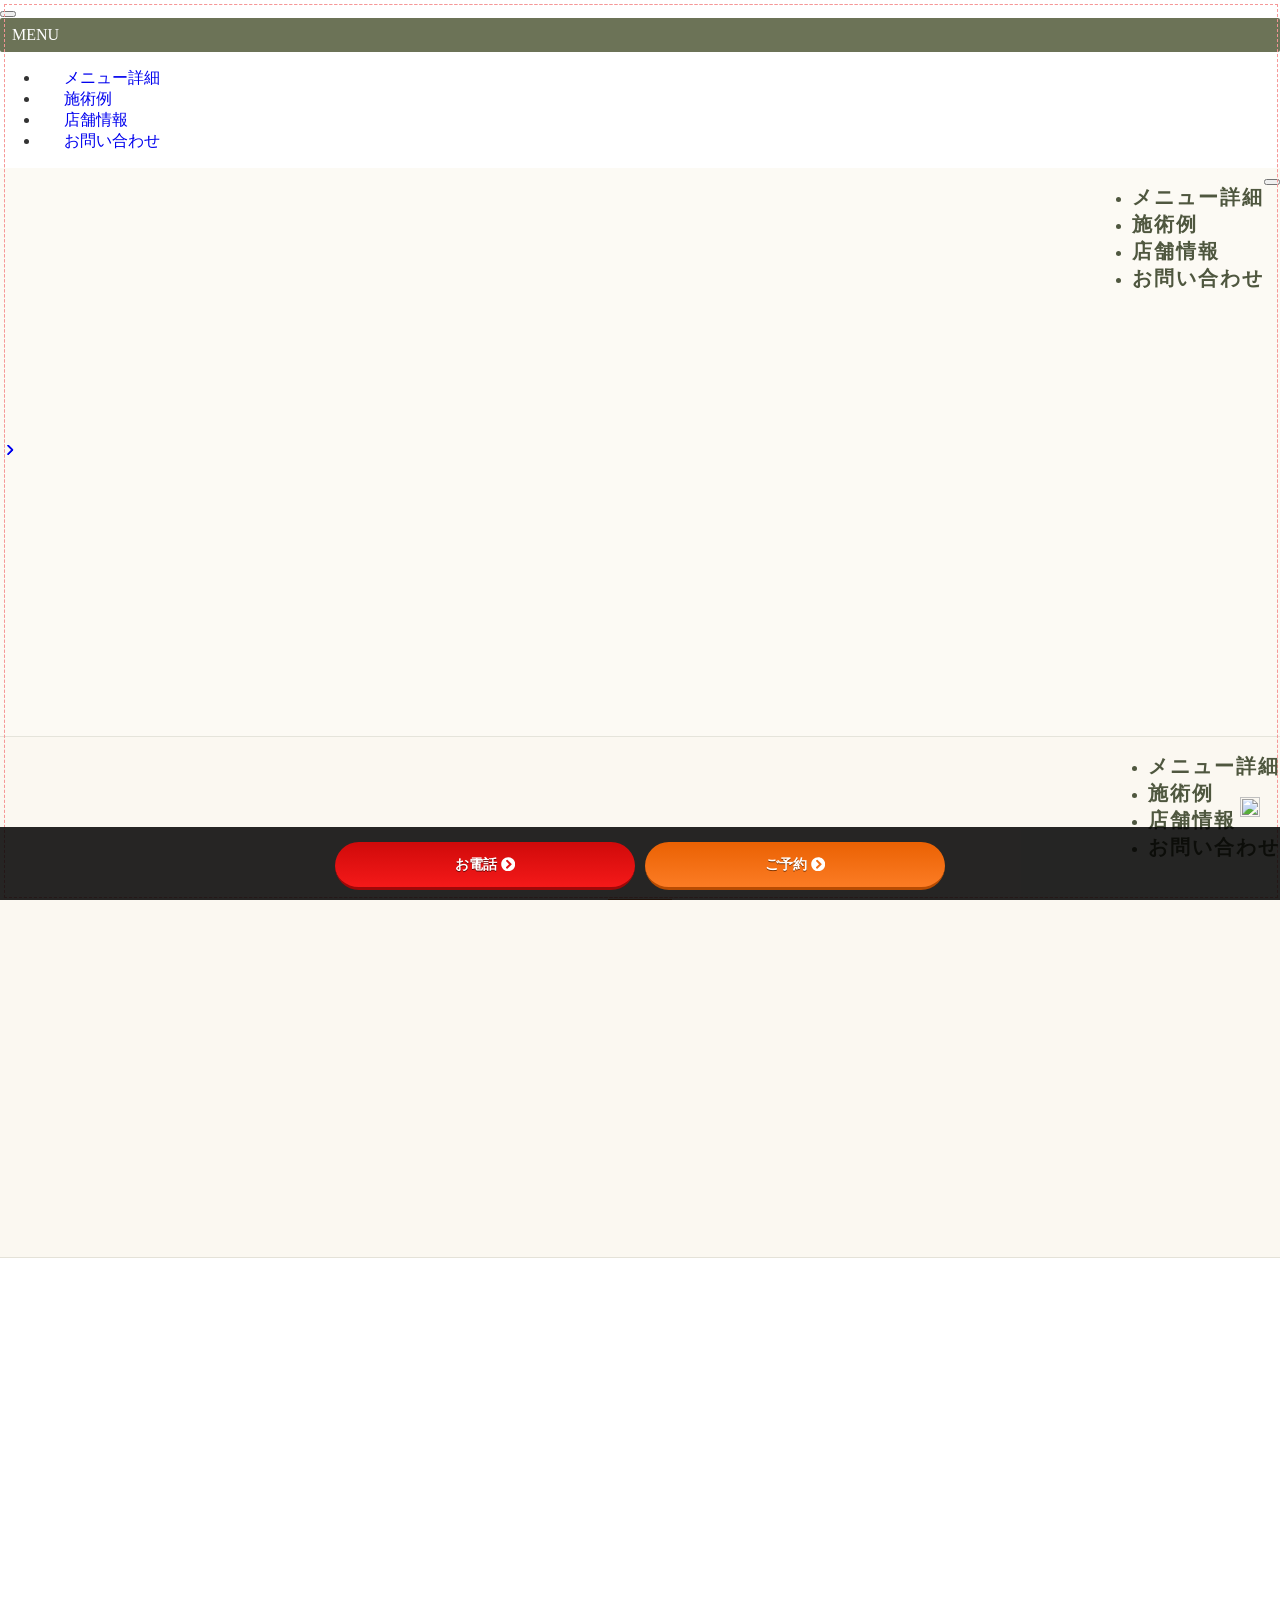
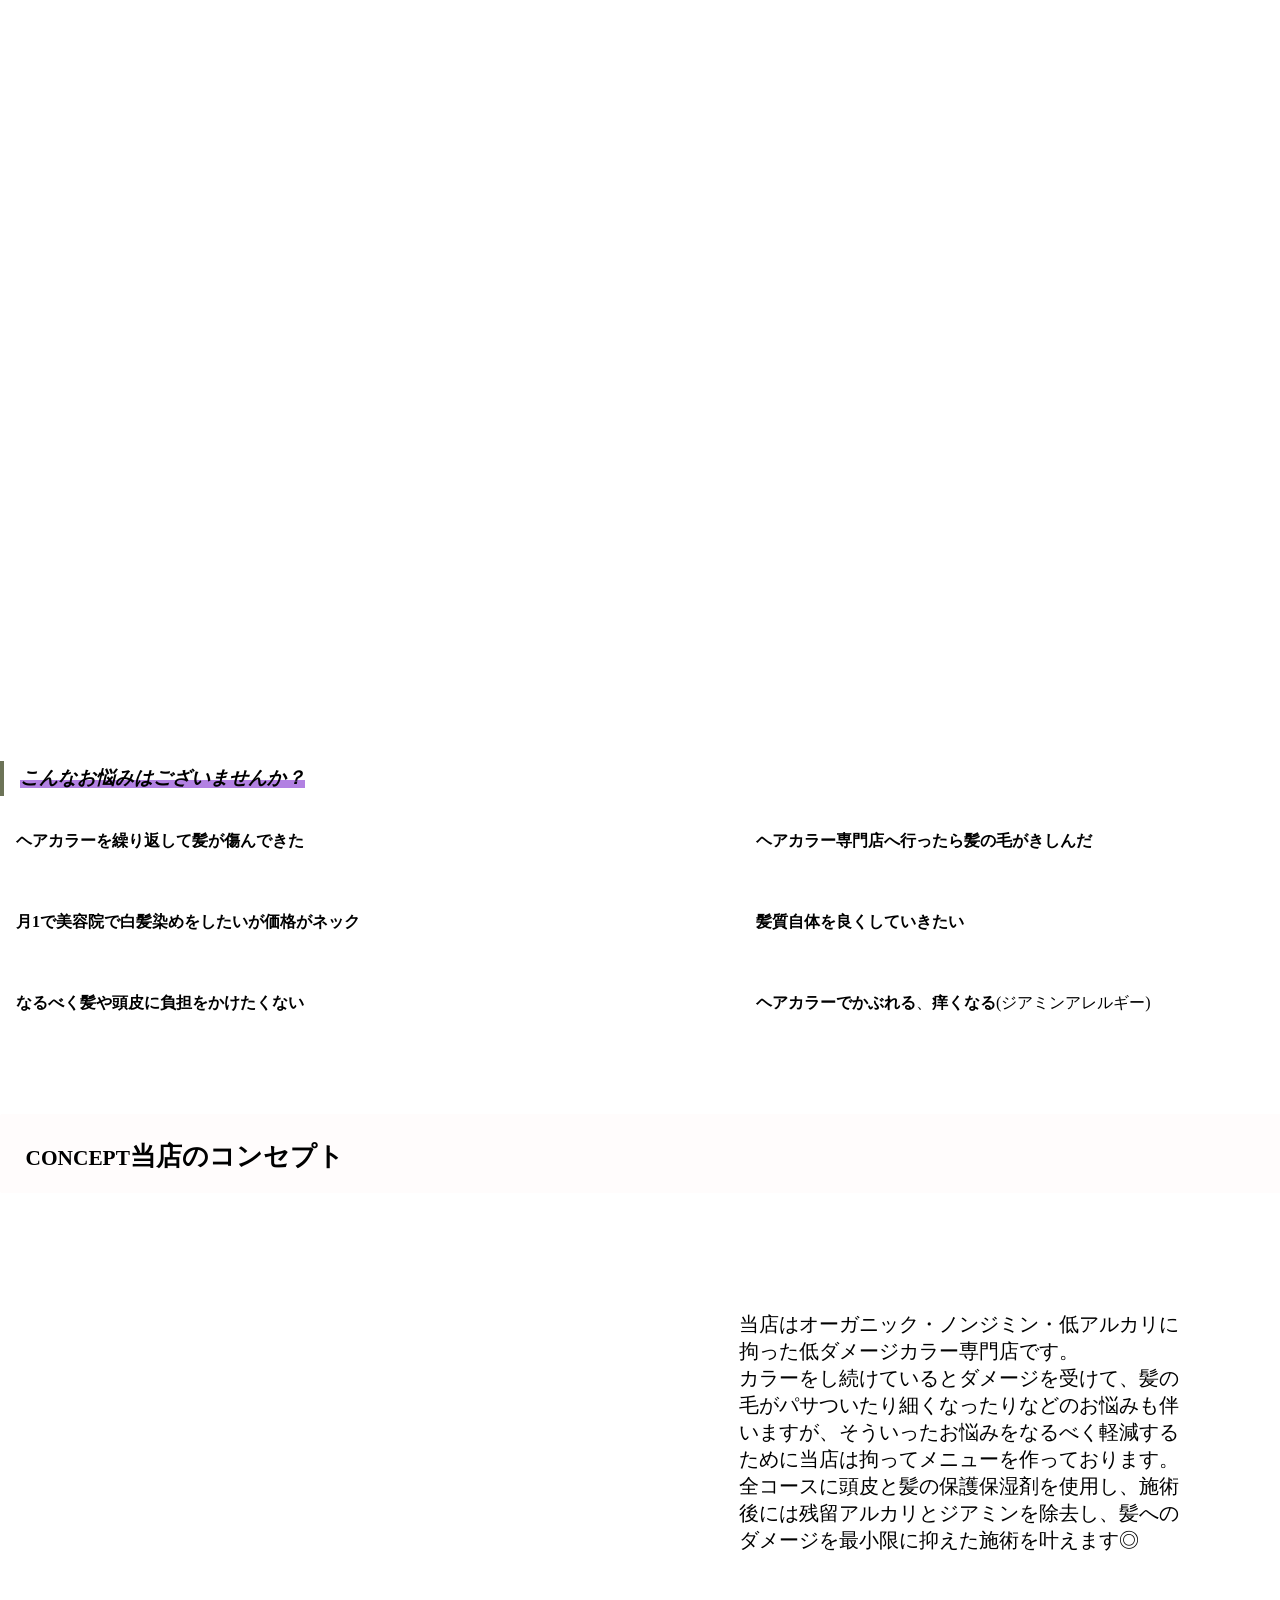
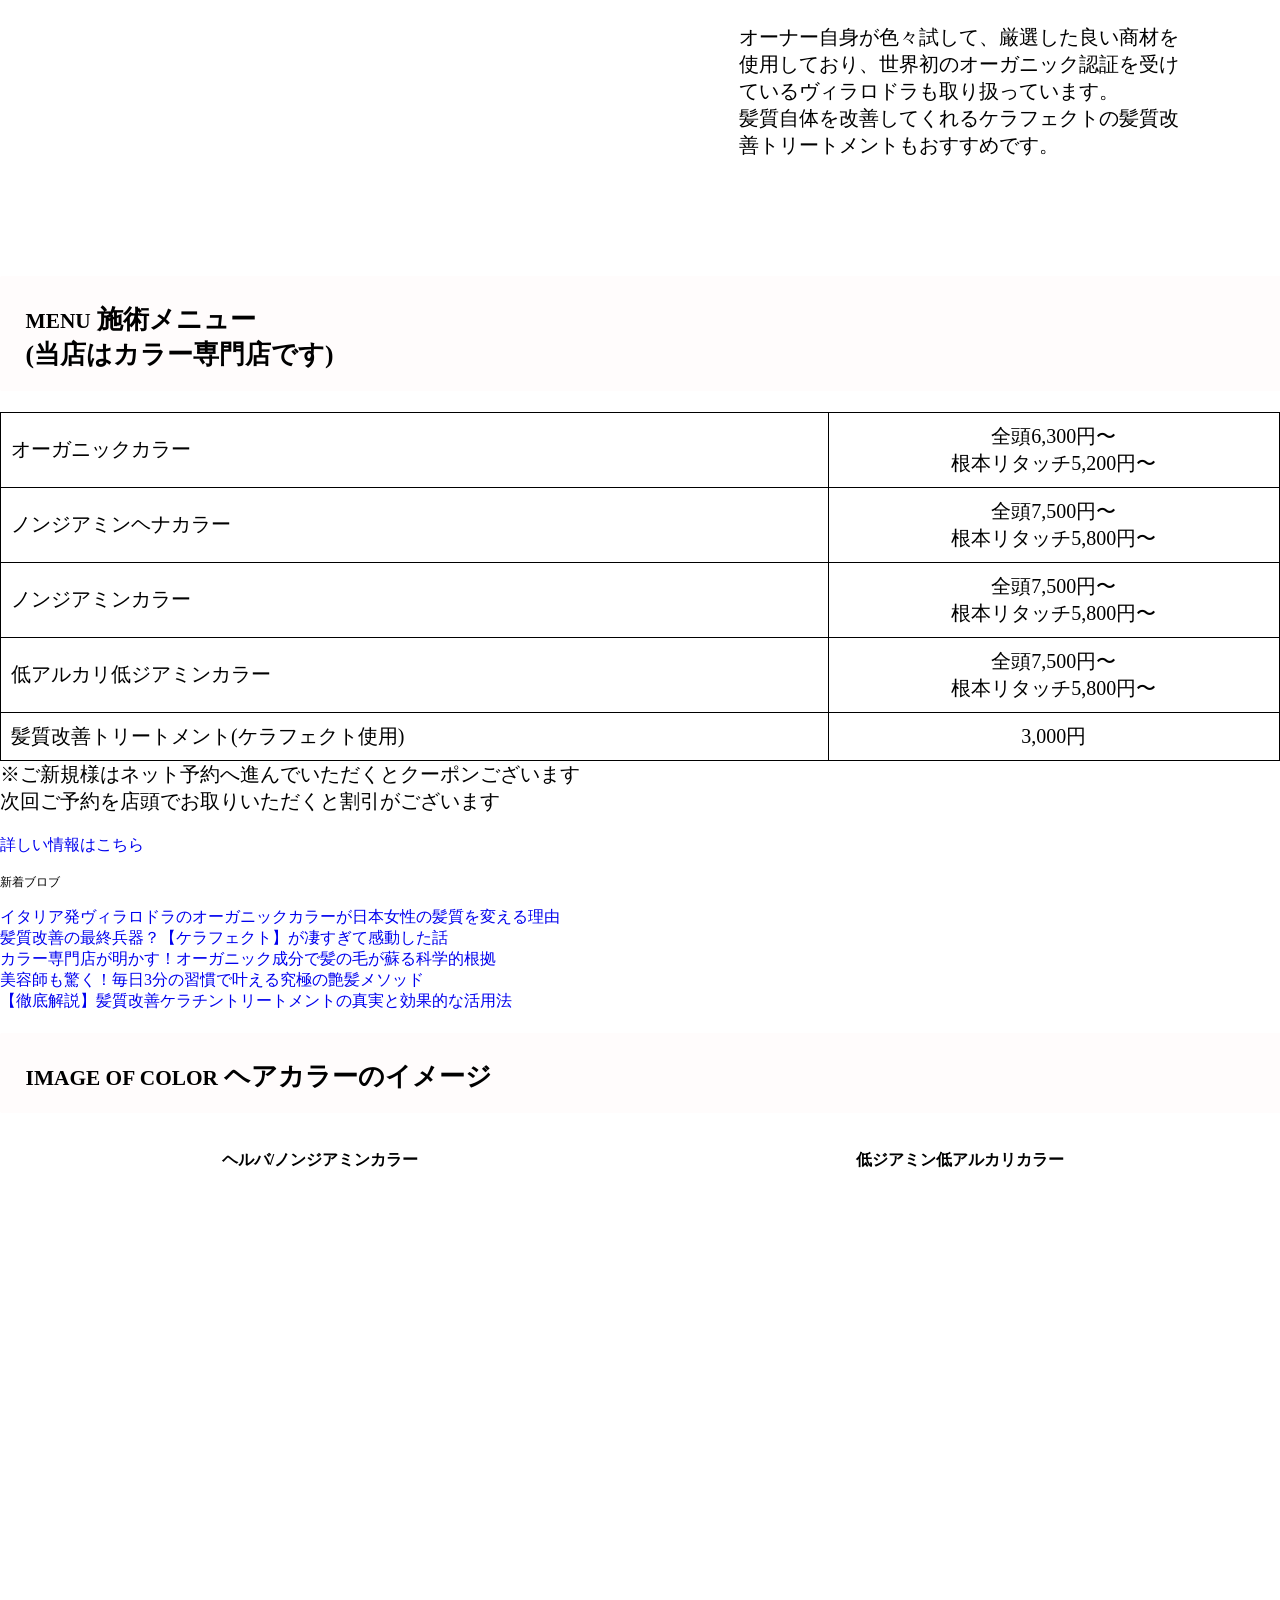
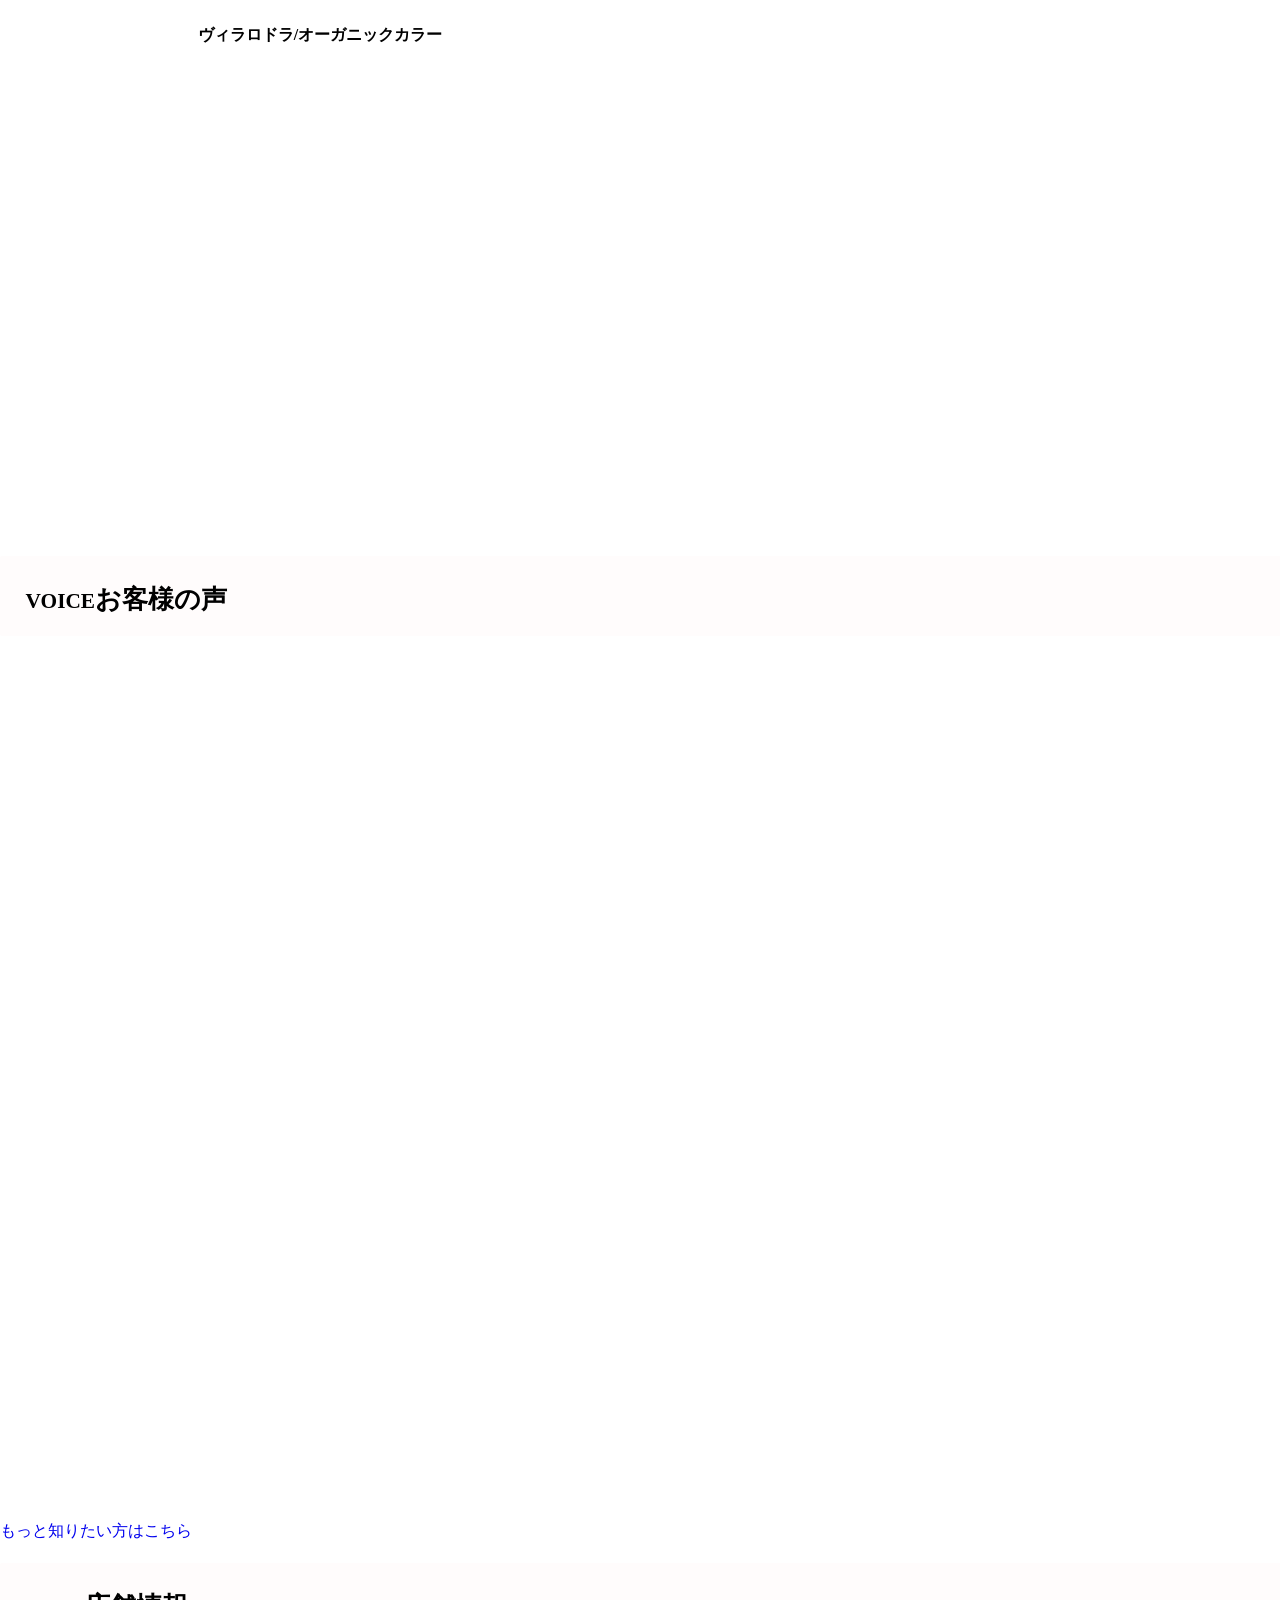
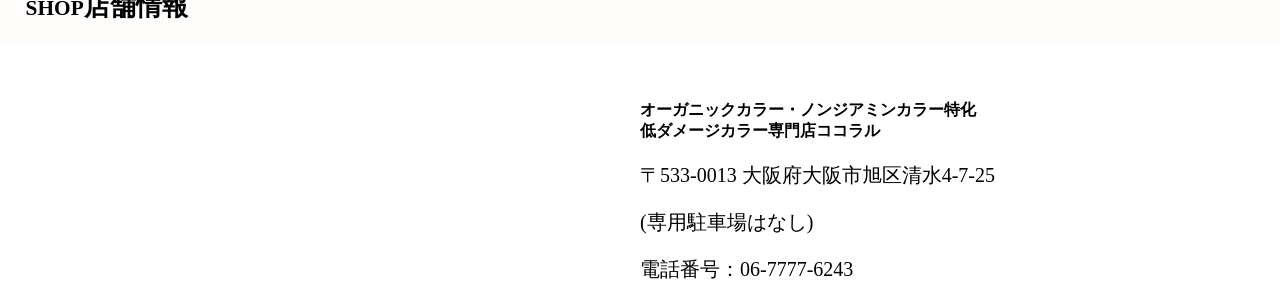
==== commit 8b50df34: "Update reservation LINE link" ====
--- a/index.html
+++ b/index.html
@@ -175,6 +175,9 @@
 }
 
 :root {
+  --logo_size_sp: 96px !important;
+  --logo_size_pc: 150px !important;
+  --logo_size_pcfix: 90px !important;
   --color_main: #6c7357 !important;
   --color_main_dark: #4f573f !important;
   --color_htag: #6c7357 !important;
@@ -631,7 +634,7 @@
 <!-- JSON-LD @SWELL -->
 <script type="application/ld+json">{"@context": "https://schema.org","@graph": [{"@type":"Organization","@id":"https:\/\/natul.net\/#organization","name":"オーガニックカラー・ノンジアミンカラー特化 低ダメージカラー専門店 大阪","url":"https:\/\/natul.net\/","logo":{"@type":"ImageObject","url":"https:\/\/natul.net\/wp-content\/uploads\/2026\/07\/cocoraru3.png","width":864,"height":485}},{"@type":"WebSite","@id":"https:\/\/natul.net\/#website","url":"https:\/\/natul.net\/","name":"オーガニックカラー・ノンジアミンカラー特化 低ダメージカラー専門店 大阪","description":"白髪染め専門店ココラル大阪","potentialAction":{"@type":"SearchAction","target":"https:\/\/natul.net\/?s={s}","query-input":"name=s required"}}]}</script>
 <!-- / JSON-LD @SWELL -->
-<div id="bfb_content_pc" class="bfb_textBtnTextBtn bfb_rounded_corners bfb_view_pc" ><div class="inner_bfb"><div class="bfb_closed"><img src="https://natul.net/wp-content/plugins/blog-floating-button/images/closed.png" alt=""></div><div class="bfb_topText"></div><div class="bfb_parts_2"><a href="tel:06-7777-6243" class="bfb_btn bfb_red"  target="_blank" rel="noopener " bfb-memo="" bfb-optimize-id="" bfb-optimize-type="">お電話<svg class="bfb_icon" version="1.1" aria-hidden="true" focusable="false" id="circle-arrow" class="circle-arrow" xmlns="http://www.w3.org/2000/svg" xmlns:xlink="http://www.w3.org/1999/xlink" width="13px" height="13px" role="img" viewBox="0 0 496 496"><path fill="currentColor" d="M256,8C393,8,504,119,504,256S393,504,256,504,8,393,8,256,119,8,256,8ZM369.9,239,234.4,103.5a23.9,23.9,0,0,0-33.9,0l-17,17a23.9,23.9,0,0,0,0,33.9L285.1,256,183.5,357.6a23.9,23.9,0,0,0,0,33.9l17,17a23.9,23.9,0,0,0,33.9,0L369.9,273A24,24,0,0,0,369.9,239Z" /></svg></a><a href="https://lin.ee/vNMUBIw" class="bfb_btn2 bfb_orange" target="_blank" rel="noopener " bfb-memo="" bfb-optimize-id="" bfb-optimize-type="">ご予約<svg class="bfb_icon" version="1.1" aria-hidden="true" focusable="false" id="circle-arrow" class="circle-arrow" xmlns="http://www.w3.org/2000/svg" xmlns:xlink="http://www.w3.org/1999/xlink" width="13px" height="13px" role="img" viewBox="0 0 496 496"><path fill="currentColor" d="M256,8C393,8,504,119,504,256S393,504,256,504,8,393,8,256,119,8,256,8ZM369.9,239,234.4,103.5a23.9,23.9,0,0,0-33.9,0l-17,17a23.9,23.9,0,0,0,0,33.9L285.1,256,183.5,357.6a23.9,23.9,0,0,0,0,33.9l17,17a23.9,23.9,0,0,0,33.9,0L369.9,273A24,24,0,0,0,369.9,239Z" /></svg></a></div></div></div><style type="text/css">#bfb_content_pc { display: block !important; } #bfb_content_sp { display: none !important; } @media screen and (max-width: 480px) { #bfb_content_pc { display: none !important; } #bfb_content_sp { display: block !important; } } [id^="bfb_content_"] .inner_bfb { position: relative; line-height: 160%; } [id^="bfb_content_"] .bfb_parts_2 .bfb_discText { width: calc(50% - 10px); max-width: calc(50% - 10px); overflow: hidden; } [id^="bfb_content_"].bfb_textTextBtn .bfb_parts_2 a, [id^="bfb_content_"].bfb_textBtnTextBtn .bfb_parts_2 a { width: calc(50% - 10px); max-width: calc(50% - 10px); overflow: hidden; } [id^="bfb_content_"] .bfb_parts_2 { margin: 0 auto; max-width: 700px; text-align: center; } [id^="bfb_content_"] .bfb_parts_2 .bfb_discText { display: inline-block; margin-right: 10px; text-align: left; vertical-align: middle; } [id^="bfb_content_"] .bfb_parts_2 a + a { margin-left: 15px; } [id^="bfb_content_"] .bfb_closed { z-index: 99999; position: absolute; padding: 5px 10px; top: -35px; right: 10px; cursor: pointer; } [id^="bfb_content_"] .bfb_closed img { width: 20px; height: 20px; } [id^="bfb_content_"].bfb_hide.bfb_rb, [id^="bfb_content_"].bfb_hide.bfb_lb, [id^="bfb_content_"].bfb_hide { transform: translateY(150%); } [id^="bfb_content_"].bfb_hide.bfb_rt, [id^="bfb_content_"].bfb_hide.bfb_lt { transform: translateY(-150%); } [id^="bfb_content_"].bfb_rounded_corners a { border-radius: 40px; } [id^="bfb_content_"].bfb_square a { border-radius: 4px; } [id^="bfb_content_"].bfb_view_pc .inner_bfb { padding: 10px 10px; } [id^="bfb_content_"].bfb_view_pc .bfb_topText { margin-bottom: 5px; color: #fff; font-size: 1em; } [id^="bfb_content_"].bfb_view_pc .bfb_parts_2 .bfb_discText { color: #fff; } [id^="bfb_content_"].bfb_view_pc { position: fixed; transition: 0.3s; z-index: 9999; width: 100%; bottom: 0; background-color: rgba(0, 0, 0, 0.85); color: #000; text-align: center; font-family: "Montserrat", "游ゴシック", YuGothic, "ヒラギノ角ゴ ProN W3", "Hiragino Kaku Gothic ProN", "メイリオ", Meiryo, sans-serif; font-size: 14px; } [id^="bfb_content_"].bfb_view_pc a.bfb_btn { display: inline-block; vertical-align: middle; padding: 10px 20px; margin: 0 auto; max-width: 300px; box-sizing: border-box; background: #d00a0a; background: -moz-linear-gradient(top, #d00a0a 0%, #f41919 100%); background: -webkit-linear-gradient(top, #d00a0a 0%, #f41919 100%); background: linear-gradient(to bottom, #d00a0a 0%, #f41919 100%); border-bottom: solid 3px #9f0808; line-height: 180%; color: #fff; text-shadow: 0 1px 0 #6f0505; text-decoration: none; text-align: center; transition: 0.4s; font-weight: bold; } [id^="bfb_content_"].bfb_view_pc a.bfb_btn.bfb_textBtn { display: block; } [id^="bfb_content_"].bfb_view_pc a.bfb_btn:hover { background: #9f0808; background: -moz-linear-gradient(top, #9f0808 0%, #f41919 100%); background: -webkit-linear-gradient(top, #9f0808 0%, #f41919 100%); background: linear-gradient(to bottom, #9f0808 0%, #f41919 100%); } [id^="bfb_content_"].bfb_view_pc a.bfb_btn svg.bfb_icon { display: inline-block; margin-top: -2px; margin-left: 4px; width: 1em; height: 1em; vertical-align: middle; } [id^="bfb_content_"].bfb_view_pc a.bfb_btn2 { display: inline-block; vertical-align: middle; padding: 10px 20px; margin: 0 auto; max-width: 300px; box-sizing: border-box; background: #ea6103; background: -moz-linear-gradient(top, #ea6103 0%, #fc7c24 100%); background: -webkit-linear-gradient(top, #ea6103 0%, #fc7c24 100%); background: linear-gradient(to bottom, #ea6103 0%, #fc7c24 100%); border-bottom: solid 3px #b84c02; line-height: 180%; color: #fff; text-shadow: 0 1px 0 #853702; text-decoration: none; text-align: center; transition: 0.4s; font-weight: bold; margin-left: 10px; } [id^="bfb_content_"].bfb_view_pc a.bfb_btn2.bfb_textBtn { display: block; } [id^="bfb_content_"].bfb_view_pc a.bfb_btn2:hover { background: #b84c02; background: -moz-linear-gradient(top, #b84c02 0%, #fc7c24 100%); background: -webkit-linear-gradient(top, #b84c02 0%, #fc7c24 100%); background: linear-gradient(to bottom, #b84c02 0%, #fc7c24 100%); } [id^="bfb_content_"].bfb_view_pc a.bfb_btn2 svg.bfb_icon { display: inline-block; margin-top: -2px; margin-left: 4px; width: 1em; height: 1em; vertical-align: middle; } </style><div id="bfb_content_sp" class="bfb_textBtnTextBtn bfb_rounded_corners bfb_view_sp" ><div class="inner_bfb"><div class="bfb_closed"><img src="https://natul.net/wp-content/plugins/blog-floating-button/images/closed.png" alt=""></div><div class="bfb_topText"></div><div class="bfb_parts_2"><a href="tel:06-7777-6243" class="bfb_btn bfb_red"  target="_blank" rel="noopener " bfb-memo="" bfb-optimize-id="" bfb-optimize-type="">お電話<svg class="bfb_icon" version="1.1" aria-hidden="true" focusable="false" id="circle-arrow" class="circle-arrow" xmlns="http://www.w3.org/2000/svg" xmlns:xlink="http://www.w3.org/1999/xlink" width="13px" height="13px" role="img" viewBox="0 0 496 496"><path fill="currentColor" d="M256,8C393,8,504,119,504,256S393,504,256,504,8,393,8,256,119,8,256,8ZM369.9,239,234.4,103.5a23.9,23.9,0,0,0-33.9,0l-17,17a23.9,23.9,0,0,0,0,33.9L285.1,256,183.5,357.6a23.9,23.9,0,0,0,0,33.9l17,17a23.9,23.9,0,0,0,33.9,0L369.9,273A24,24,0,0,0,369.9,239Z" /></svg></a><a href="https://lin.ee/vNMUBIw" class="bfb_btn2 bfb_orange" target="_blank" rel="noopener " bfb-memo="" bfb-optimize-id="" bfb-optimize-type="">ご予約<svg class="bfb_icon" version="1.1" aria-hidden="true" focusable="false" id="circle-arrow" class="circle-arrow" xmlns="http://www.w3.org/2000/svg" xmlns:xlink="http://www.w3.org/1999/xlink" width="13px" height="13px" role="img" viewBox="0 0 496 496"><path fill="currentColor" d="M256,8C393,8,504,119,504,256S393,504,256,504,8,393,8,256,119,8,256,8ZM369.9,239,234.4,103.5a23.9,23.9,0,0,0-33.9,0l-17,17a23.9,23.9,0,0,0,0,33.9L285.1,256,183.5,357.6a23.9,23.9,0,0,0,0,33.9l17,17a23.9,23.9,0,0,0,33.9,0L369.9,273A24,24,0,0,0,369.9,239Z" /></svg></a></div></div></div><style type="text/css">[id^="bfb_content_"].bfb_view_sp .inner_bfb { padding: 10px 5px; } [id^="bfb_content_"].bfb_view_sp.bfb_imgBanner.bfb_rt { left: 0; right: auto; top: 0; bottom: auto; } [id^="bfb_content_"].bfb_view_sp.bfb_imgBanner.bfb_rb { top: auto; left: 0; right: auto; bottom: 0; } [id^="bfb_content_"].bfb_view_sp .bfb_closed { top: -30px; right: 5px; } [id^="bfb_content_"].bfb_view_sp .bfb_closed img { width: 20px !important; height: 20px !important; } [id^="bfb_content_"].bfb_view_sp.bfb_top { right: 0; top: 0; } [id^="bfb_content_"].bfb_view_sp.bfb_hide.bfb_top { transform: translateY(-150%); } [id^="bfb_content_"].bfb_view_sp.bfb_bottom { right: 0; bottom: 0; } [id^="bfb_content_"].bfb_view_sp.bfb_hide.bfb_bottom { transform: translateY(150%); } [id^="bfb_content_"].bfb_view_sp .bfb_topText { margin-bottom: 5px; color: #fff; font-size: 1em; } [id^="bfb_content_"].bfb_view_sp a.bfb_btn, [id^="bfb_content_"].bfb_view_sp a.bfb_btn2 { padding: 8px 10px; } [id^="bfb_content_"].bfb_view_sp .bfb_parts_2 .bfb_discText { margin-right: 10px; color: #fff; font-size: 1em; } [id^="bfb_content_"].bfb_view_sp .bfb_parts_2 a + a { margin-left: 5px; } [id^="bfb_content_"].bfb_view_sp.bfb_textBtnTextBtn .bfb_parts_2 a + a { margin-left: 10px; } [id^="bfb_content_"].bfb_view_sp.bfb_imgBanner a { display: block; line-height: 0; } [id^="bfb_content_"].bfb_view_sp.bfb_imgBanner a img { max-width: none; max-height: none; width: 100%; height: auto; } [id^="bfb_content_"].bfb_view_sp.bfb_imgBanner.bfb_rt { right: 0; top: 0; } [id^="bfb_content_"].bfb_view_sp.bfb_imgBanner.bfb_rb { right: 0; bottom: 0; } [id^="bfb_content_"].bfb_view_sp.bfb_imgBanner.bfb_lb { left: 0; bottom: 0; } [id^="bfb_content_"].bfb_view_sp.bfb_imgBanner.bfb_lt { left: 0; top: 0; } [id^="bfb_content_"].bfb_view_sp { position: fixed; transition: 0.3s; z-index: 9999; width: 100%; bottom: 0; background-color: rgba(0, 0, 0, 0.85); color: #000; text-align: center; font-family: "Montserrat", "游ゴシック", YuGothic, "ヒラギノ角ゴ ProN W3", "Hiragino Kaku Gothic ProN", "メイリオ", Meiryo, sans-serif; font-size: 14px; } [id^="bfb_content_"].bfb_view_sp a.bfb_btn { display: inline-block; vertical-align: middle; padding: 10px 20px; margin: 0 auto; max-width: 300px; box-sizing: border-box; background: #d00a0a; background: -moz-linear-gradient(top, #d00a0a 0%, #f41919 100%); background: -webkit-linear-gradient(top, #d00a0a 0%, #f41919 100%); background: linear-gradient(to bottom, #d00a0a 0%, #f41919 100%); border-bottom: solid 3px #9f0808; line-height: 180%; color: #fff; text-shadow: 0 1px 0 #6f0505; text-decoration: none; text-align: center; transition: 0.4s; font-weight: bold; } [id^="bfb_content_"].bfb_view_sp a.bfb_btn.bfb_textBtn { display: block; } [id^="bfb_content_"].bfb_view_sp a.bfb_btn:hover { background: #9f0808; background: -moz-linear-gradient(top, #9f0808 0%, #f41919 100%); background: -webkit-linear-gradient(top, #9f0808 0%, #f41919 100%); background: linear-gradient(to bottom, #9f0808 0%, #f41919 100%); } [id^="bfb_content_"].bfb_view_sp a.bfb_btn svg.bfb_icon { display: inline-block; margin-top: -2px; margin-left: 4px; width: 1em; height: 1em; vertical-align: middle; } [id^="bfb_content_"].bfb_view_sp a.bfb_btn2 { display: inline-block; vertical-align: middle; padding: 10px 20px; margin: 0 auto; max-width: 300px; box-sizing: border-box; background: #ea6103; background: -moz-linear-gradient(top, #ea6103 0%, #fc7c24 100%); background: -webkit-linear-gradient(top, #ea6103 0%, #fc7c24 100%); background: linear-gradient(to bottom, #ea6103 0%, #fc7c24 100%); border-bottom: solid 3px #b84c02; line-height: 180%; color: #fff; text-shadow: 0 1px 0 #853702; text-decoration: none; text-align: center; transition: 0.4s; font-weight: bold; margin-left: 10px; } [id^="bfb_content_"].bfb_view_sp a.bfb_btn2.bfb_textBtn { display: block; } [id^="bfb_content_"].bfb_view_sp a.bfb_btn2:hover { background: #b84c02; background: -moz-linear-gradient(top, #b84c02 0%, #fc7c24 100%); background: -webkit-linear-gradient(top, #b84c02 0%, #fc7c24 100%); background: linear-gradient(to bottom, #b84c02 0%, #fc7c24 100%); } [id^="bfb_content_"].bfb_view_sp a.bfb_btn2 svg.bfb_icon { display: inline-block; margin-top: -2px; margin-left: 4px; width: 1em; height: 1em; vertical-align: middle; } </style> <script type="text/javascript"> jQuery(function($){ $(window).on("load", function() { var windowHeight = $(window).height(); var scrollCnt = 0; var startPos = 0; var scrollTop = 0; var bfb_show_pos = 0; var bfb_hide_pos = 99999999; var bfb_showing_area = 0; var is_autohide = 0; var is_pro = 0; var has_show_pos = 0; var has_hide_pos = 0; /* bfb_showがある場合、 表示領域が有効になる*/ if ($("#bfb_show_position").length) { bfb_show_pos = $("#bfb_show_position").offset().top; has_show_pos = 1; } /* bfb_showがある場合、 非表示にするタイミングを決める。bfb_hideを優先。*/ if (has_show_pos == 1){ if ($("#bfb_hide_position").length) { bfb_hide_pos = $("#bfb_hide_position").offset().top; }else{ bfb_hide_pos = bfb_show_pos + bfb_showing_area; } } /* 表示/非表示を管理する関数 */ function toggleDisplay() { scrollTop = $(window).scrollTop(); scrollCnt++; var $contentElements = $("[id^='bfb_content_']"); if (is_autohide == 0) { /* 常に表示の場合 */ if (is_pro == 0) { /* proでない場合は常に表示 */ $contentElements.css({"cssText": "display: block;"}).removeClass("bfb_hide"); } else { /* proの場合 */ if (has_show_pos) { if (bfb_show_pos < (scrollTop + windowHeight) && bfb_hide_pos > (scrollTop + windowHeight)) { $contentElements.css({"cssText": "display: block;"}).removeClass("bfb_hide"); } else { $contentElements.addClass("bfb_hide"); } } else { /* has_show_posがない場合は常に表示 */ $contentElements.css({"cssText": "display: block;"}).removeClass("bfb_hide"); } } } else { /* 下にスクロール時は非表示の場合 */ if (is_pro == 0) { /* pro版でない場合 */ if (scrollTop < startPos) { $contentElements.css({"cssText": "display: block;"}).removeClass("bfb_hide"); } else if (10 < scrollCnt) { $contentElements.addClass("bfb_hide"); scrollCnt = 0; } } else { /* pro版の場合 */ if (has_show_pos) { if (bfb_show_pos < (scrollTop + windowHeight) && bfb_hide_pos > (scrollTop + windowHeight)) { $contentElements.css({"cssText": "display: block;"}).removeClass("bfb_hide"); } else { $contentElements.addClass("bfb_hide"); } }else{ if (scrollTop < startPos) { $contentElements.css({"cssText": "display: block;"}).removeClass("bfb_hide"); } else if (10 < scrollCnt) { $contentElements.addClass("bfb_hide"); scrollCnt = 0; } } } } startPos = scrollTop; } /* 読み込み時にもチェック */ toggleDisplay(); /* スクロールイベントでもチェック */ $(window).on("scroll", toggleDisplay); }); }); </script>  <script type="text/javascript"> jQuery(function($){ $(document).on('click touchend','[id^="bfb_content_"] .bfb_closed',function(){ $('[id^="bfb_content_"]').html(""); $.cookie("bfb_closed", "true", { expires: 7 }); }); }); </script> 
+<div id="bfb_content_pc" class="bfb_textBtnTextBtn bfb_rounded_corners bfb_view_pc" ><div class="inner_bfb"><div class="bfb_closed"><img src="https://natul.net/wp-content/plugins/blog-floating-button/images/closed.png" alt=""></div><div class="bfb_topText"></div><div class="bfb_parts_2"><a href="tel:06-7777-6243" class="bfb_btn bfb_red"  target="_blank" rel="noopener " bfb-memo="" bfb-optimize-id="" bfb-optimize-type="">お電話<svg class="bfb_icon" version="1.1" aria-hidden="true" focusable="false" id="circle-arrow" class="circle-arrow" xmlns="http://www.w3.org/2000/svg" xmlns:xlink="http://www.w3.org/1999/xlink" width="13px" height="13px" role="img" viewBox="0 0 496 496"><path fill="currentColor" d="M256,8C393,8,504,119,504,256S393,504,256,504,8,393,8,256,119,8,256,8ZM369.9,239,234.4,103.5a23.9,23.9,0,0,0-33.9,0l-17,17a23.9,23.9,0,0,0,0,33.9L285.1,256,183.5,357.6a23.9,23.9,0,0,0,0,33.9l17,17a23.9,23.9,0,0,0,33.9,0L369.9,273A24,24,0,0,0,369.9,239Z" /></svg></a><a href="https://lin.ee/QCtVZkC" class="bfb_btn2 bfb_orange" target="_blank" rel="noopener " bfb-memo="" bfb-optimize-id="" bfb-optimize-type="">ご予約<svg class="bfb_icon" version="1.1" aria-hidden="true" focusable="false" id="circle-arrow" class="circle-arrow" xmlns="http://www.w3.org/2000/svg" xmlns:xlink="http://www.w3.org/1999/xlink" width="13px" height="13px" role="img" viewBox="0 0 496 496"><path fill="currentColor" d="M256,8C393,8,504,119,504,256S393,504,256,504,8,393,8,256,119,8,256,8ZM369.9,239,234.4,103.5a23.9,23.9,0,0,0-33.9,0l-17,17a23.9,23.9,0,0,0,0,33.9L285.1,256,183.5,357.6a23.9,23.9,0,0,0,0,33.9l17,17a23.9,23.9,0,0,0,33.9,0L369.9,273A24,24,0,0,0,369.9,239Z" /></svg></a></div></div></div><style type="text/css">#bfb_content_pc { display: block !important; } #bfb_content_sp { display: none !important; } @media screen and (max-width: 480px) { #bfb_content_pc { display: none !important; } #bfb_content_sp { display: block !important; } } [id^="bfb_content_"] .inner_bfb { position: relative; line-height: 160%; } [id^="bfb_content_"] .bfb_parts_2 .bfb_discText { width: calc(50% - 10px); max-width: calc(50% - 10px); overflow: hidden; } [id^="bfb_content_"].bfb_textTextBtn .bfb_parts_2 a, [id^="bfb_content_"].bfb_textBtnTextBtn .bfb_parts_2 a { width: calc(50% - 10px); max-width: calc(50% - 10px); overflow: hidden; } [id^="bfb_content_"] .bfb_parts_2 { margin: 0 auto; max-width: 700px; text-align: center; } [id^="bfb_content_"] .bfb_parts_2 .bfb_discText { display: inline-block; margin-right: 10px; text-align: left; vertical-align: middle; } [id^="bfb_content_"] .bfb_parts_2 a + a { margin-left: 15px; } [id^="bfb_content_"] .bfb_closed { z-index: 99999; position: absolute; padding: 5px 10px; top: -35px; right: 10px; cursor: pointer; } [id^="bfb_content_"] .bfb_closed img { width: 20px; height: 20px; } [id^="bfb_content_"].bfb_hide.bfb_rb, [id^="bfb_content_"].bfb_hide.bfb_lb, [id^="bfb_content_"].bfb_hide { transform: translateY(150%); } [id^="bfb_content_"].bfb_hide.bfb_rt, [id^="bfb_content_"].bfb_hide.bfb_lt { transform: translateY(-150%); } [id^="bfb_content_"].bfb_rounded_corners a { border-radius: 40px; } [id^="bfb_content_"].bfb_square a { border-radius: 4px; } [id^="bfb_content_"].bfb_view_pc .inner_bfb { padding: 10px 10px; } [id^="bfb_content_"].bfb_view_pc .bfb_topText { margin-bottom: 5px; color: #fff; font-size: 1em; } [id^="bfb_content_"].bfb_view_pc .bfb_parts_2 .bfb_discText { color: #fff; } [id^="bfb_content_"].bfb_view_pc { position: fixed; transition: 0.3s; z-index: 9999; width: 100%; bottom: 0; background-color: rgba(0, 0, 0, 0.85); color: #000; text-align: center; font-family: "Montserrat", "游ゴシック", YuGothic, "ヒラギノ角ゴ ProN W3", "Hiragino Kaku Gothic ProN", "メイリオ", Meiryo, sans-serif; font-size: 14px; } [id^="bfb_content_"].bfb_view_pc a.bfb_btn { display: inline-block; vertical-align: middle; padding: 10px 20px; margin: 0 auto; max-width: 300px; box-sizing: border-box; background: #d00a0a; background: -moz-linear-gradient(top, #d00a0a 0%, #f41919 100%); background: -webkit-linear-gradient(top, #d00a0a 0%, #f41919 100%); background: linear-gradient(to bottom, #d00a0a 0%, #f41919 100%); border-bottom: solid 3px #9f0808; line-height: 180%; color: #fff; text-shadow: 0 1px 0 #6f0505; text-decoration: none; text-align: center; transition: 0.4s; font-weight: bold; } [id^="bfb_content_"].bfb_view_pc a.bfb_btn.bfb_textBtn { display: block; } [id^="bfb_content_"].bfb_view_pc a.bfb_btn:hover { background: #9f0808; background: -moz-linear-gradient(top, #9f0808 0%, #f41919 100%); background: -webkit-linear-gradient(top, #9f0808 0%, #f41919 100%); background: linear-gradient(to bottom, #9f0808 0%, #f41919 100%); } [id^="bfb_content_"].bfb_view_pc a.bfb_btn svg.bfb_icon { display: inline-block; margin-top: -2px; margin-left: 4px; width: 1em; height: 1em; vertical-align: middle; } [id^="bfb_content_"].bfb_view_pc a.bfb_btn2 { display: inline-block; vertical-align: middle; padding: 10px 20px; margin: 0 auto; max-width: 300px; box-sizing: border-box; background: #ea6103; background: -moz-linear-gradient(top, #ea6103 0%, #fc7c24 100%); background: -webkit-linear-gradient(top, #ea6103 0%, #fc7c24 100%); background: linear-gradient(to bottom, #ea6103 0%, #fc7c24 100%); border-bottom: solid 3px #b84c02; line-height: 180%; color: #fff; text-shadow: 0 1px 0 #853702; text-decoration: none; text-align: center; transition: 0.4s; font-weight: bold; margin-left: 10px; } [id^="bfb_content_"].bfb_view_pc a.bfb_btn2.bfb_textBtn { display: block; } [id^="bfb_content_"].bfb_view_pc a.bfb_btn2:hover { background: #b84c02; background: -moz-linear-gradient(top, #b84c02 0%, #fc7c24 100%); background: -webkit-linear-gradient(top, #b84c02 0%, #fc7c24 100%); background: linear-gradient(to bottom, #b84c02 0%, #fc7c24 100%); } [id^="bfb_content_"].bfb_view_pc a.bfb_btn2 svg.bfb_icon { display: inline-block; margin-top: -2px; margin-left: 4px; width: 1em; height: 1em; vertical-align: middle; } </style><div id="bfb_content_sp" class="bfb_textBtnTextBtn bfb_rounded_corners bfb_view_sp" ><div class="inner_bfb"><div class="bfb_closed"><img src="https://natul.net/wp-content/plugins/blog-floating-button/images/closed.png" alt=""></div><div class="bfb_topText"></div><div class="bfb_parts_2"><a href="tel:06-7777-6243" class="bfb_btn bfb_red"  target="_blank" rel="noopener " bfb-memo="" bfb-optimize-id="" bfb-optimize-type="">お電話<svg class="bfb_icon" version="1.1" aria-hidden="true" focusable="false" id="circle-arrow" class="circle-arrow" xmlns="http://www.w3.org/2000/svg" xmlns:xlink="http://www.w3.org/1999/xlink" width="13px" height="13px" role="img" viewBox="0 0 496 496"><path fill="currentColor" d="M256,8C393,8,504,119,504,256S393,504,256,504,8,393,8,256,119,8,256,8ZM369.9,239,234.4,103.5a23.9,23.9,0,0,0-33.9,0l-17,17a23.9,23.9,0,0,0,0,33.9L285.1,256,183.5,357.6a23.9,23.9,0,0,0,0,33.9l17,17a23.9,23.9,0,0,0,33.9,0L369.9,273A24,24,0,0,0,369.9,239Z" /></svg></a><a href="https://lin.ee/QCtVZkC" class="bfb_btn2 bfb_orange" target="_blank" rel="noopener " bfb-memo="" bfb-optimize-id="" bfb-optimize-type="">ご予約<svg class="bfb_icon" version="1.1" aria-hidden="true" focusable="false" id="circle-arrow" class="circle-arrow" xmlns="http://www.w3.org/2000/svg" xmlns:xlink="http://www.w3.org/1999/xlink" width="13px" height="13px" role="img" viewBox="0 0 496 496"><path fill="currentColor" d="M256,8C393,8,504,119,504,256S393,504,256,504,8,393,8,256,119,8,256,8ZM369.9,239,234.4,103.5a23.9,23.9,0,0,0-33.9,0l-17,17a23.9,23.9,0,0,0,0,33.9L285.1,256,183.5,357.6a23.9,23.9,0,0,0,0,33.9l17,17a23.9,23.9,0,0,0,33.9,0L369.9,273A24,24,0,0,0,369.9,239Z" /></svg></a></div></div></div><style type="text/css">[id^="bfb_content_"].bfb_view_sp .inner_bfb { padding: 10px 5px; } [id^="bfb_content_"].bfb_view_sp.bfb_imgBanner.bfb_rt { left: 0; right: auto; top: 0; bottom: auto; } [id^="bfb_content_"].bfb_view_sp.bfb_imgBanner.bfb_rb { top: auto; left: 0; right: auto; bottom: 0; } [id^="bfb_content_"].bfb_view_sp .bfb_closed { top: -30px; right: 5px; } [id^="bfb_content_"].bfb_view_sp .bfb_closed img { width: 20px !important; height: 20px !important; } [id^="bfb_content_"].bfb_view_sp.bfb_top { right: 0; top: 0; } [id^="bfb_content_"].bfb_view_sp.bfb_hide.bfb_top { transform: translateY(-150%); } [id^="bfb_content_"].bfb_view_sp.bfb_bottom { right: 0; bottom: 0; } [id^="bfb_content_"].bfb_view_sp.bfb_hide.bfb_bottom { transform: translateY(150%); } [id^="bfb_content_"].bfb_view_sp .bfb_topText { margin-bottom: 5px; color: #fff; font-size: 1em; } [id^="bfb_content_"].bfb_view_sp a.bfb_btn, [id^="bfb_content_"].bfb_view_sp a.bfb_btn2 { padding: 8px 10px; } [id^="bfb_content_"].bfb_view_sp .bfb_parts_2 .bfb_discText { margin-right: 10px; color: #fff; font-size: 1em; } [id^="bfb_content_"].bfb_view_sp .bfb_parts_2 a + a { margin-left: 5px; } [id^="bfb_content_"].bfb_view_sp.bfb_textBtnTextBtn .bfb_parts_2 a + a { margin-left: 10px; } [id^="bfb_content_"].bfb_view_sp.bfb_imgBanner a { display: block; line-height: 0; } [id^="bfb_content_"].bfb_view_sp.bfb_imgBanner a img { max-width: none; max-height: none; width: 100%; height: auto; } [id^="bfb_content_"].bfb_view_sp.bfb_imgBanner.bfb_rt { right: 0; top: 0; } [id^="bfb_content_"].bfb_view_sp.bfb_imgBanner.bfb_rb { right: 0; bottom: 0; } [id^="bfb_content_"].bfb_view_sp.bfb_imgBanner.bfb_lb { left: 0; bottom: 0; } [id^="bfb_content_"].bfb_view_sp.bfb_imgBanner.bfb_lt { left: 0; top: 0; } [id^="bfb_content_"].bfb_view_sp { position: fixed; transition: 0.3s; z-index: 9999; width: 100%; bottom: 0; background-color: rgba(0, 0, 0, 0.85); color: #000; text-align: center; font-family: "Montserrat", "游ゴシック", YuGothic, "ヒラギノ角ゴ ProN W3", "Hiragino Kaku Gothic ProN", "メイリオ", Meiryo, sans-serif; font-size: 14px; } [id^="bfb_content_"].bfb_view_sp a.bfb_btn { display: inline-block; vertical-align: middle; padding: 10px 20px; margin: 0 auto; max-width: 300px; box-sizing: border-box; background: #d00a0a; background: -moz-linear-gradient(top, #d00a0a 0%, #f41919 100%); background: -webkit-linear-gradient(top, #d00a0a 0%, #f41919 100%); background: linear-gradient(to bottom, #d00a0a 0%, #f41919 100%); border-bottom: solid 3px #9f0808; line-height: 180%; color: #fff; text-shadow: 0 1px 0 #6f0505; text-decoration: none; text-align: center; transition: 0.4s; font-weight: bold; } [id^="bfb_content_"].bfb_view_sp a.bfb_btn.bfb_textBtn { display: block; } [id^="bfb_content_"].bfb_view_sp a.bfb_btn:hover { background: #9f0808; background: -moz-linear-gradient(top, #9f0808 0%, #f41919 100%); background: -webkit-linear-gradient(top, #9f0808 0%, #f41919 100%); background: linear-gradient(to bottom, #9f0808 0%, #f41919 100%); } [id^="bfb_content_"].bfb_view_sp a.bfb_btn svg.bfb_icon { display: inline-block; margin-top: -2px; margin-left: 4px; width: 1em; height: 1em; vertical-align: middle; } [id^="bfb_content_"].bfb_view_sp a.bfb_btn2 { display: inline-block; vertical-align: middle; padding: 10px 20px; margin: 0 auto; max-width: 300px; box-sizing: border-box; background: #ea6103; background: -moz-linear-gradient(top, #ea6103 0%, #fc7c24 100%); background: -webkit-linear-gradient(top, #ea6103 0%, #fc7c24 100%); background: linear-gradient(to bottom, #ea6103 0%, #fc7c24 100%); border-bottom: solid 3px #b84c02; line-height: 180%; color: #fff; text-shadow: 0 1px 0 #853702; text-decoration: none; text-align: center; transition: 0.4s; font-weight: bold; margin-left: 10px; } [id^="bfb_content_"].bfb_view_sp a.bfb_btn2.bfb_textBtn { display: block; } [id^="bfb_content_"].bfb_view_sp a.bfb_btn2:hover { background: #b84c02; background: -moz-linear-gradient(top, #b84c02 0%, #fc7c24 100%); background: -webkit-linear-gradient(top, #b84c02 0%, #fc7c24 100%); background: linear-gradient(to bottom, #b84c02 0%, #fc7c24 100%); } [id^="bfb_content_"].bfb_view_sp a.bfb_btn2 svg.bfb_icon { display: inline-block; margin-top: -2px; margin-left: 4px; width: 1em; height: 1em; vertical-align: middle; } </style> <script type="text/javascript"> jQuery(function($){ $(window).on("load", function() { var windowHeight = $(window).height(); var scrollCnt = 0; var startPos = 0; var scrollTop = 0; var bfb_show_pos = 0; var bfb_hide_pos = 99999999; var bfb_showing_area = 0; var is_autohide = 0; var is_pro = 0; var has_show_pos = 0; var has_hide_pos = 0; /* bfb_showがある場合、 表示領域が有効になる*/ if ($("#bfb_show_position").length) { bfb_show_pos = $("#bfb_show_position").offset().top; has_show_pos = 1; } /* bfb_showがある場合、 非表示にするタイミングを決める。bfb_hideを優先。*/ if (has_show_pos == 1){ if ($("#bfb_hide_position").length) { bfb_hide_pos = $("#bfb_hide_position").offset().top; }else{ bfb_hide_pos = bfb_show_pos + bfb_showing_area; } } /* 表示/非表示を管理する関数 */ function toggleDisplay() { scrollTop = $(window).scrollTop(); scrollCnt++; var $contentElements = $("[id^='bfb_content_']"); if (is_autohide == 0) { /* 常に表示の場合 */ if (is_pro == 0) { /* proでない場合は常に表示 */ $contentElements.css({"cssText": "display: block;"}).removeClass("bfb_hide"); } else { /* proの場合 */ if (has_show_pos) { if (bfb_show_pos < (scrollTop + windowHeight) && bfb_hide_pos > (scrollTop + windowHeight)) { $contentElements.css({"cssText": "display: block;"}).removeClass("bfb_hide"); } else { $contentElements.addClass("bfb_hide"); } } else { /* has_show_posがない場合は常に表示 */ $contentElements.css({"cssText": "display: block;"}).removeClass("bfb_hide"); } } } else { /* 下にスクロール時は非表示の場合 */ if (is_pro == 0) { /* pro版でない場合 */ if (scrollTop < startPos) { $contentElements.css({"cssText": "display: block;"}).removeClass("bfb_hide"); } else if (10 < scrollCnt) { $contentElements.addClass("bfb_hide"); scrollCnt = 0; } } else { /* pro版の場合 */ if (has_show_pos) { if (bfb_show_pos < (scrollTop + windowHeight) && bfb_hide_pos > (scrollTop + windowHeight)) { $contentElements.css({"cssText": "display: block;"}).removeClass("bfb_hide"); } else { $contentElements.addClass("bfb_hide"); } }else{ if (scrollTop < startPos) { $contentElements.css({"cssText": "display: block;"}).removeClass("bfb_hide"); } else if (10 < scrollCnt) { $contentElements.addClass("bfb_hide"); scrollCnt = 0; } } } } startPos = scrollTop; } /* 読み込み時にもチェック */ toggleDisplay(); /* スクロールイベントでもチェック */ $(window).on("scroll", toggleDisplay); }); }); </script>  <script type="text/javascript"> jQuery(function($){ $(document).on('click touchend','[id^="bfb_content_"] .bfb_closed',function(){ $('[id^="bfb_content_"]').html(""); $.cookie("bfb_closed", "true", { expires: 7 }); }); }); </script> 
 <script>
 
 var api_endpoint = "https:\/\/natul.net\/wp-json\/bfb\/api\/bfb_write_log";
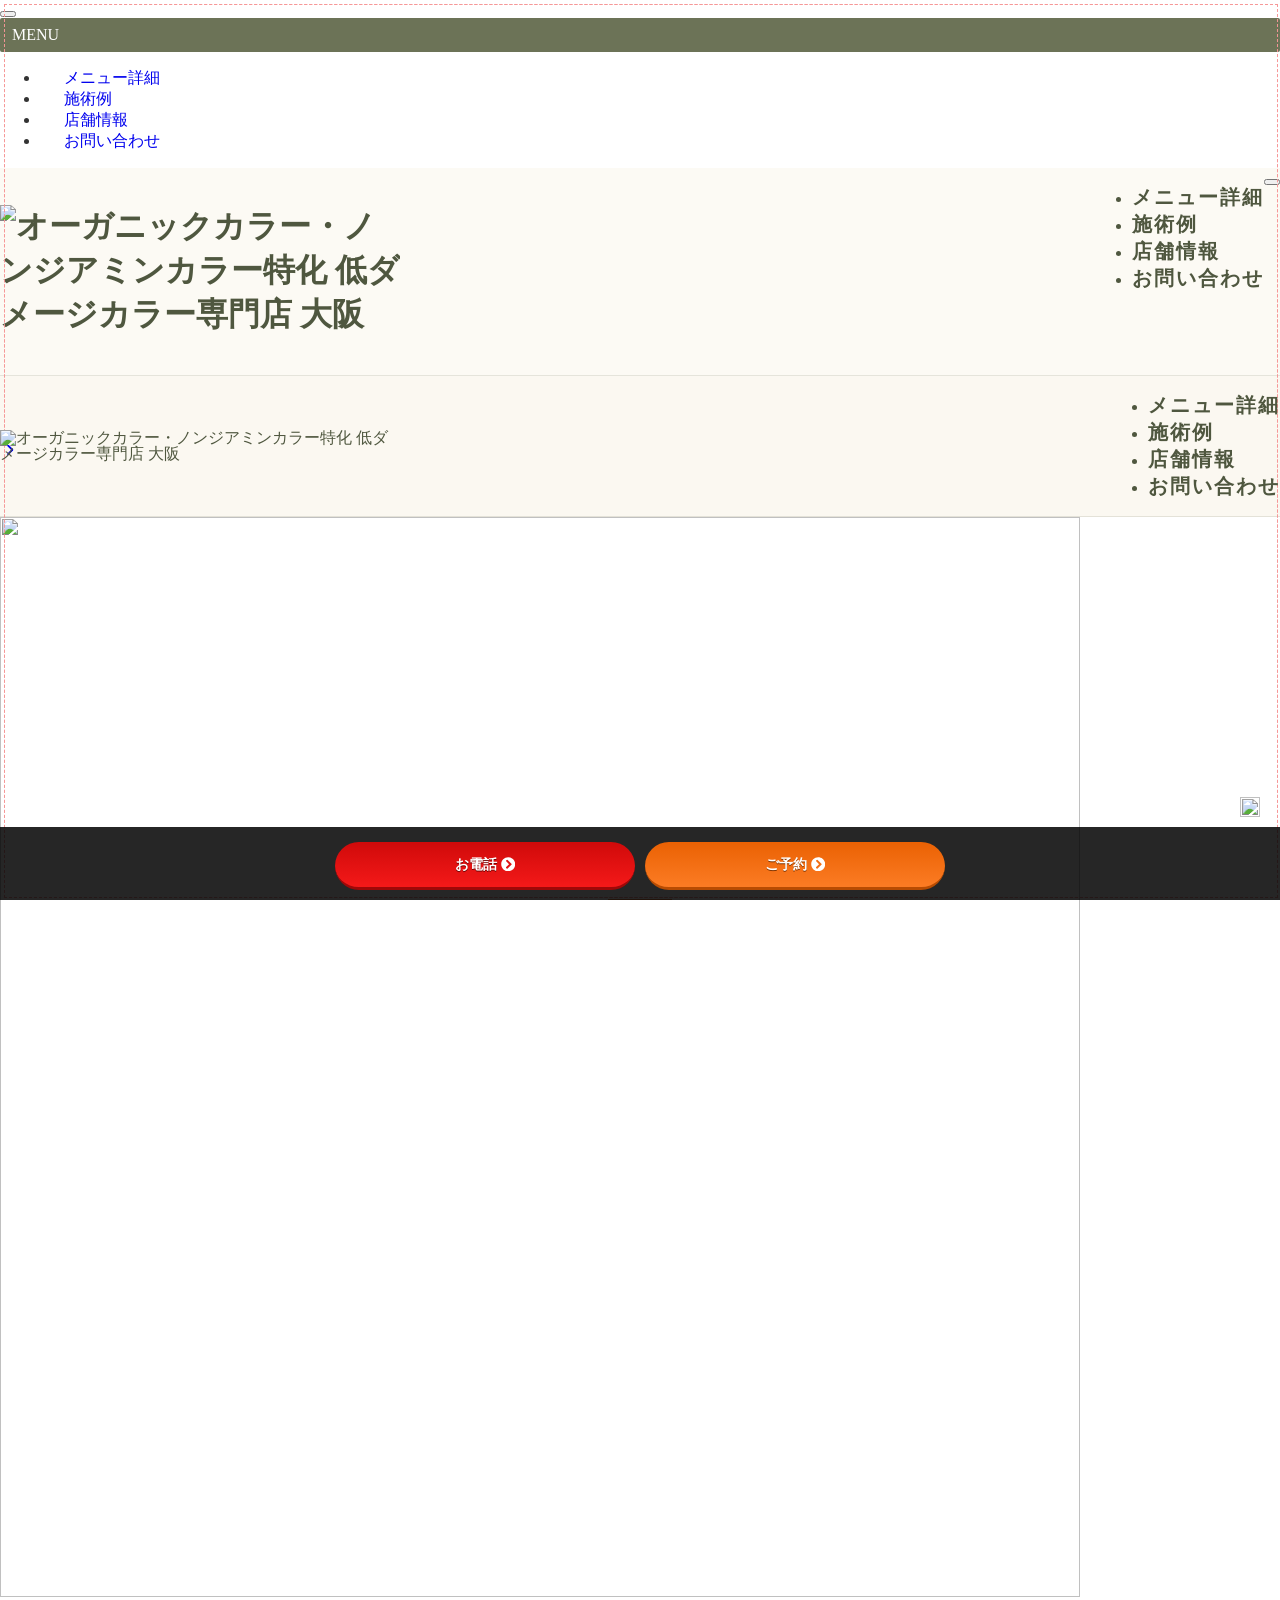
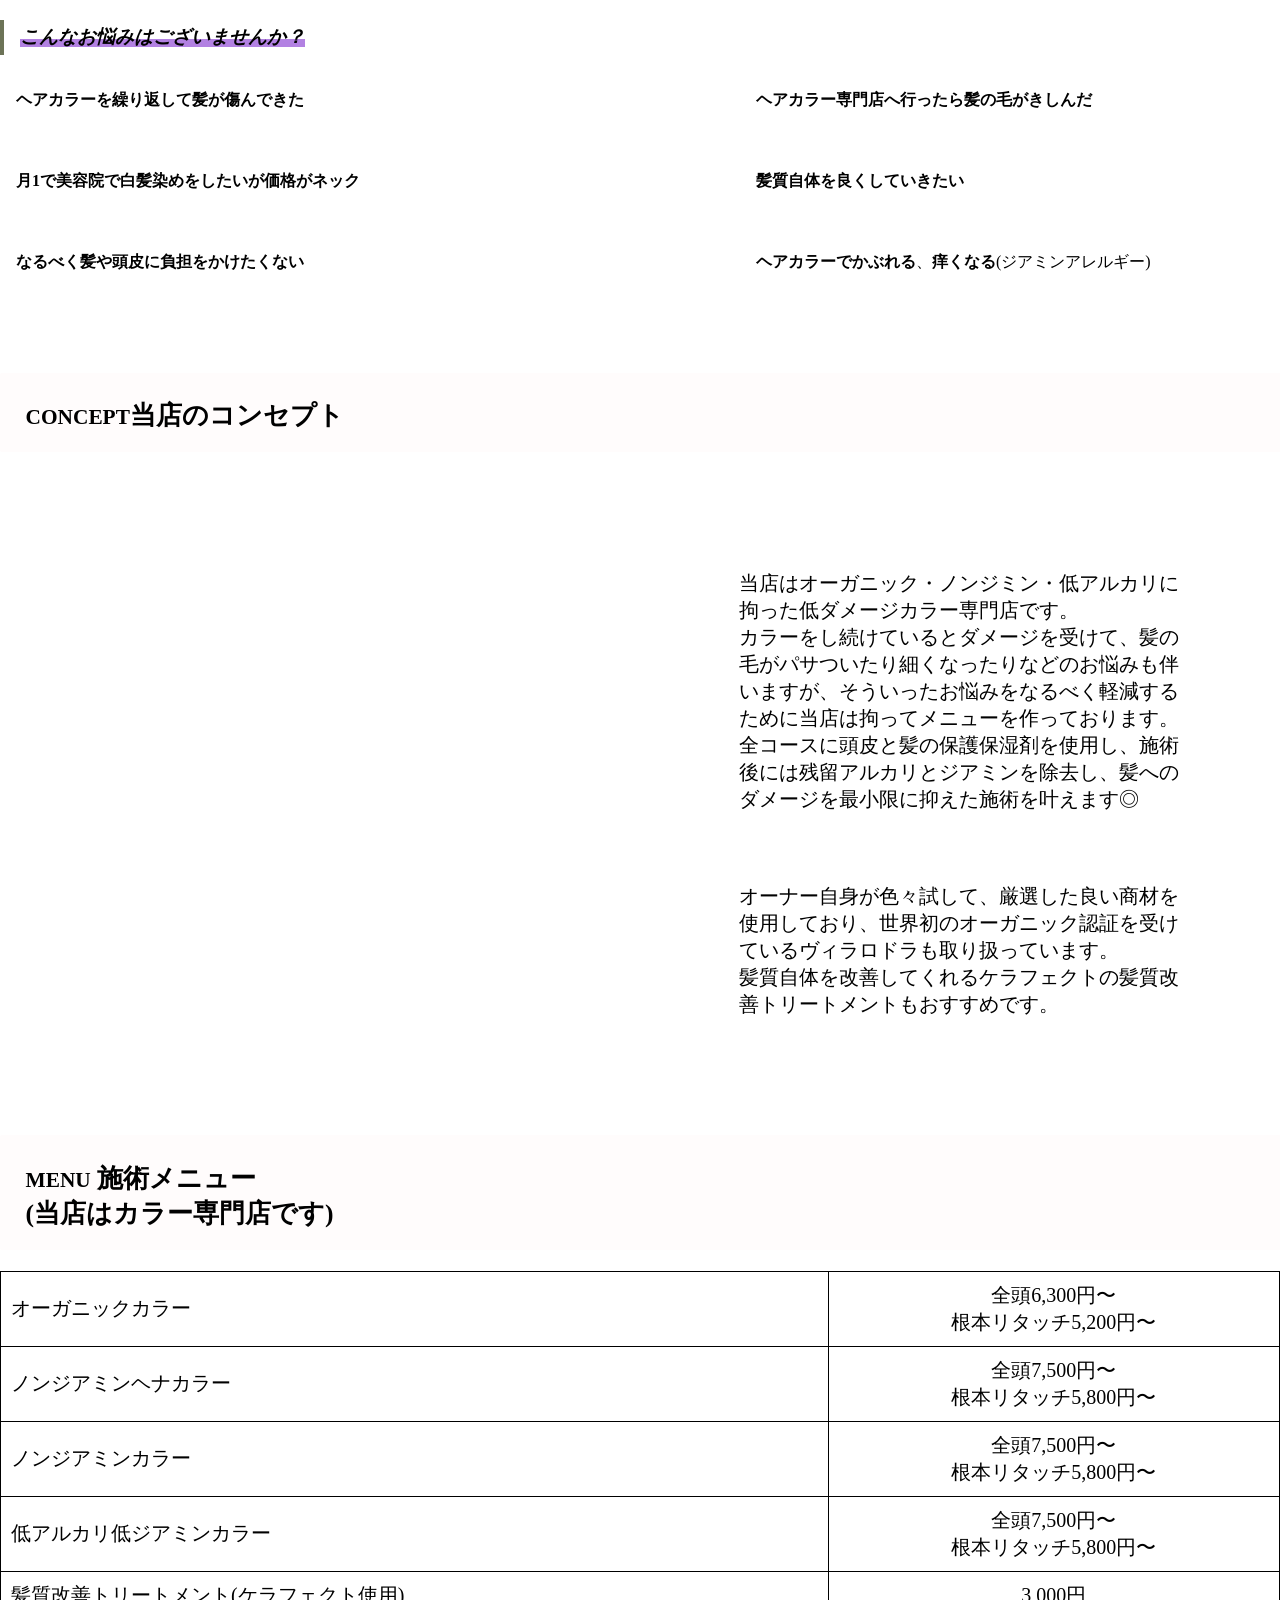
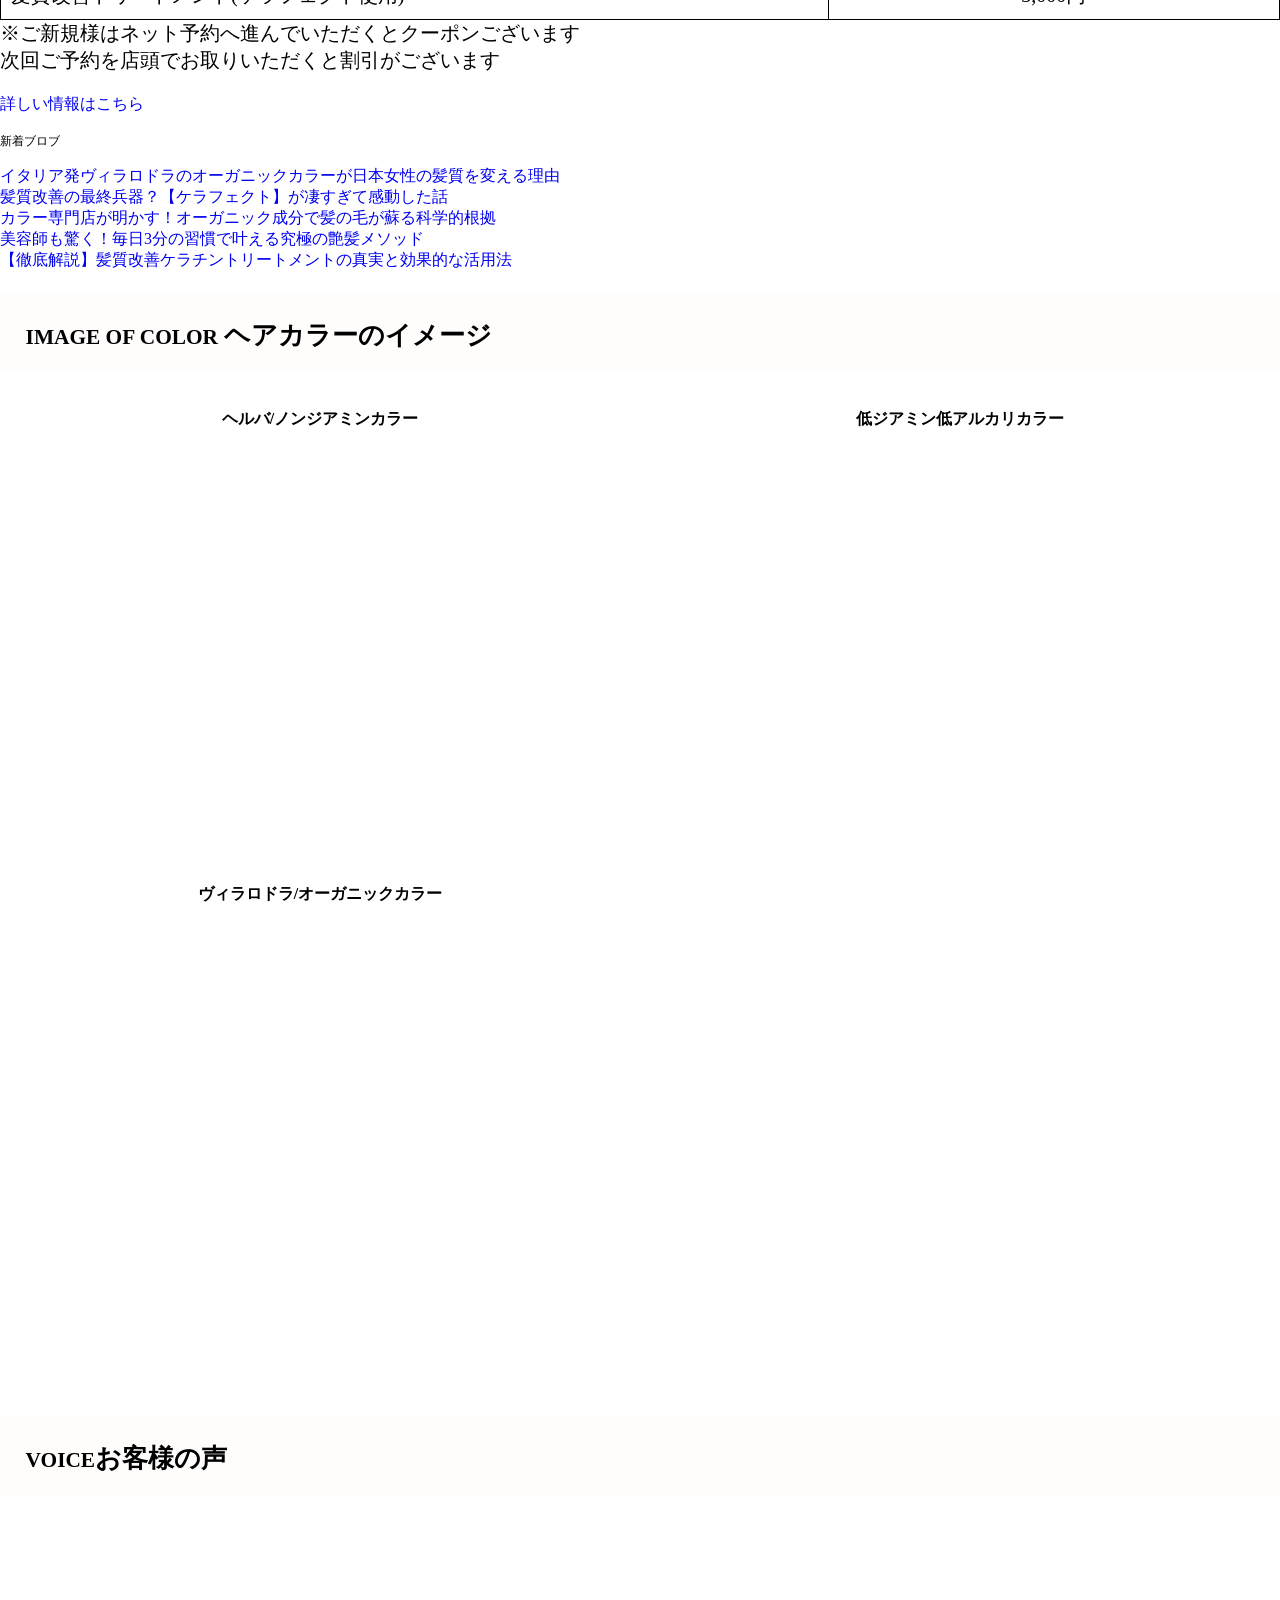
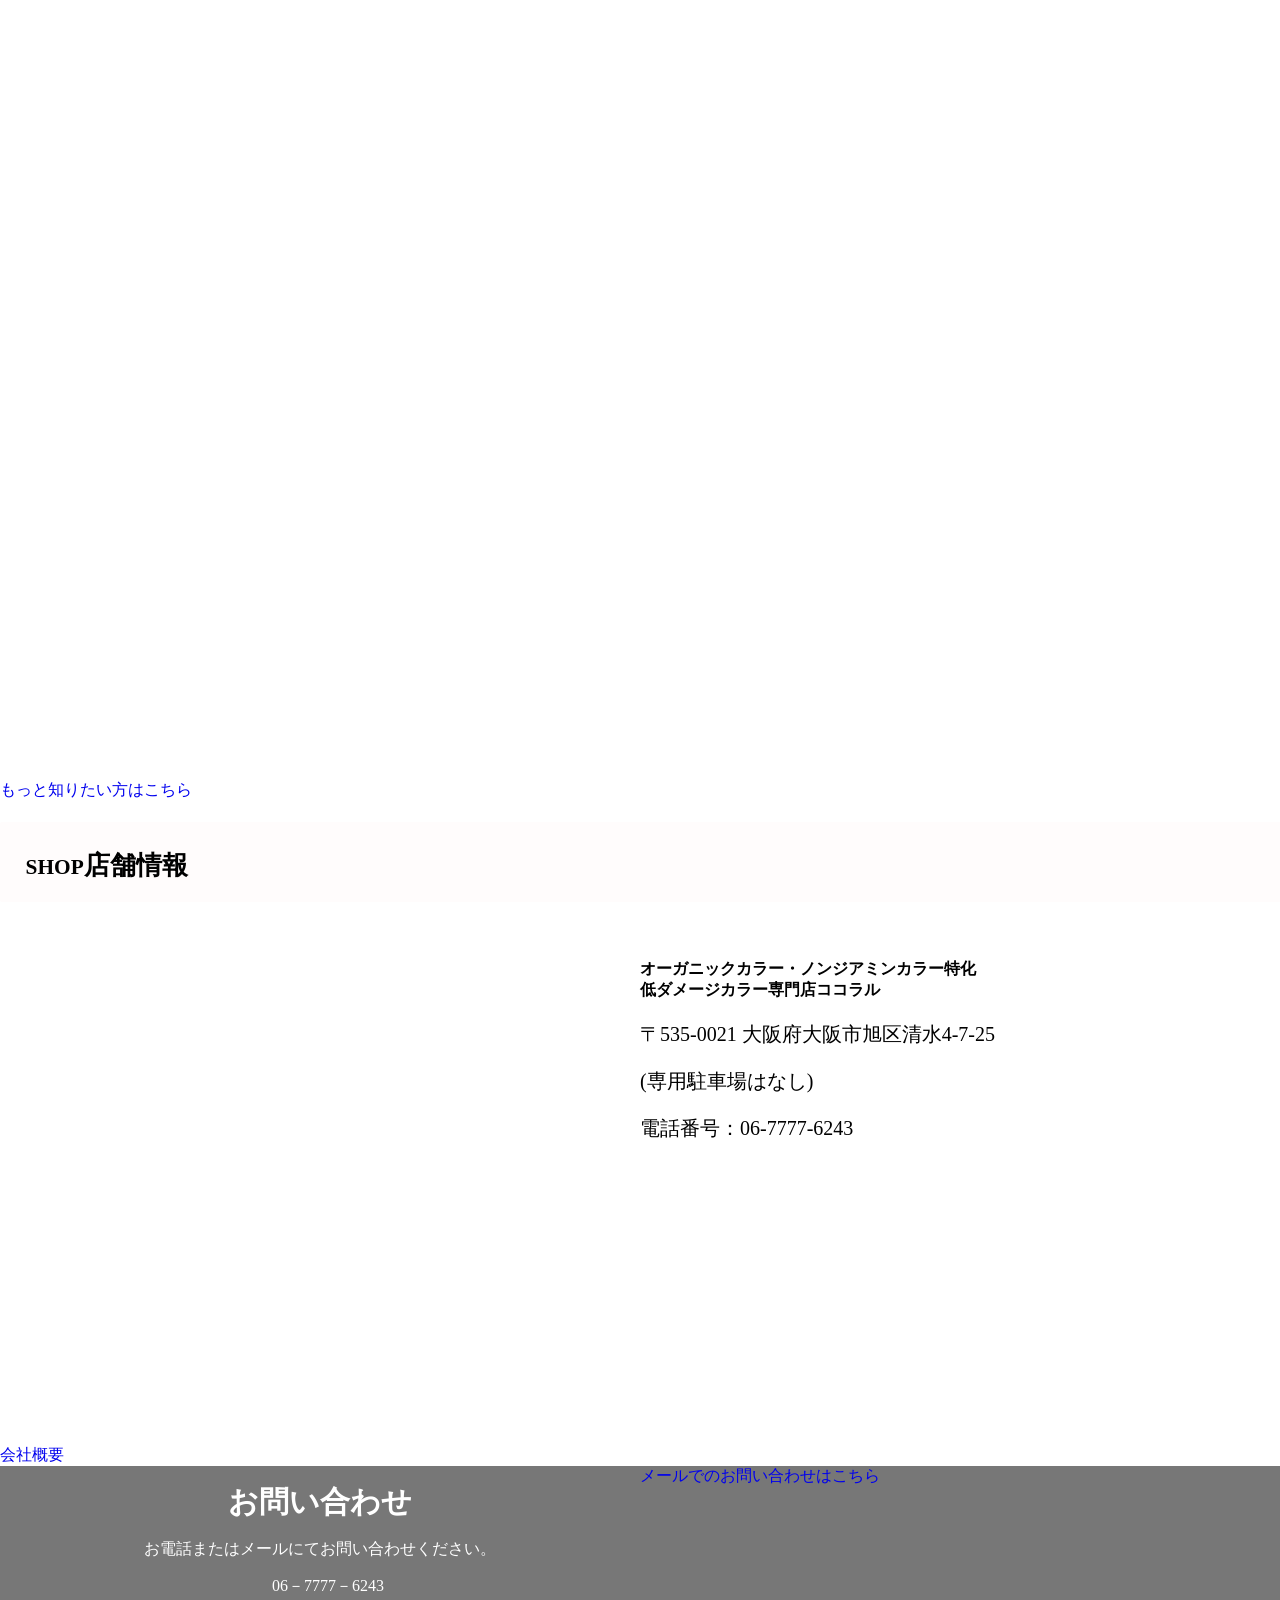
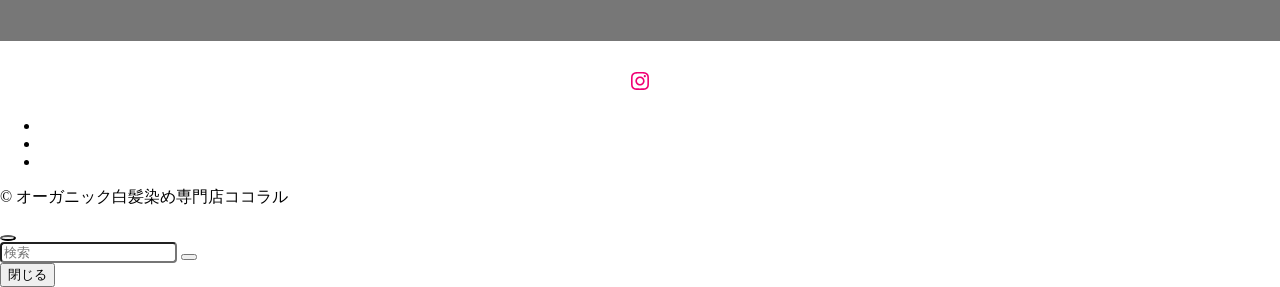
==== commit 99f0df63: "Correct Cocoraru postal code" ====
--- a/index.html
+++ b/index.html
@@ -461,7 +461,7 @@
 
 <div class="wp-block-columns alignfull has-swl-gray-background-color has-background">
 <div class="wp-block-column">
-<noscript><iframe src="https://www.google.com/maps?q=%E3%80%92533-0013%20%E5%A4%A7%E9%98%AA%E5%BA%9C%E5%A4%A7%E9%98%AA%E5%B8%82%E6%97%AD%E5%8C%BA%E6%B8%85%E6%B0%B44-7-25&amp;output=embed" width="600" height="450" style="border:0;" allowfullscreen="" loading="lazy" referrerpolicy="strict-origin-when-cross-origin"></noscript><iframe data-src="https://www.google.com/maps?q=%E3%80%92533-0013%20%E5%A4%A7%E9%98%AA%E5%BA%9C%E5%A4%A7%E9%98%AA%E5%B8%82%E6%97%AD%E5%8C%BA%E6%B8%85%E6%B0%B44-7-25&amp;output=embed" width="600" height="450" style="border:0;" allowfullscreen="" loading="lazy" referrerpolicy="strict-origin-when-cross-origin" class="lazyload" ></iframe>
+<noscript><iframe src="https://www.google.com/maps?q=%E3%80%92535-0021%20%E5%A4%A7%E9%98%AA%E5%BA%9C%E5%A4%A7%E9%98%AA%E5%B8%82%E6%97%AD%E5%8C%BA%E6%B8%85%E6%B0%B44-7-25&amp;output=embed" width="600" height="450" style="border:0;" allowfullscreen="" loading="lazy" referrerpolicy="strict-origin-when-cross-origin"></noscript><iframe data-src="https://www.google.com/maps?q=%E3%80%92535-0021%20%E5%A4%A7%E9%98%AA%E5%BA%9C%E5%A4%A7%E9%98%AA%E5%B8%82%E6%97%AD%E5%8C%BA%E6%B8%85%E6%B0%B44-7-25&amp;output=embed" width="600" height="450" style="border:0;" allowfullscreen="" loading="lazy" referrerpolicy="strict-origin-when-cross-origin" class="lazyload" ></iframe>
 </div>
 
 
@@ -471,7 +471,7 @@
 
 
 
-<p class="has-large-font-size wp-block-paragraph">〒533-0013 大阪府大阪市旭区清水4-7-25</p>
+<p class="has-large-font-size wp-block-paragraph">〒535-0021 大阪府大阪市旭区清水4-7-25</p>
 
 
 
